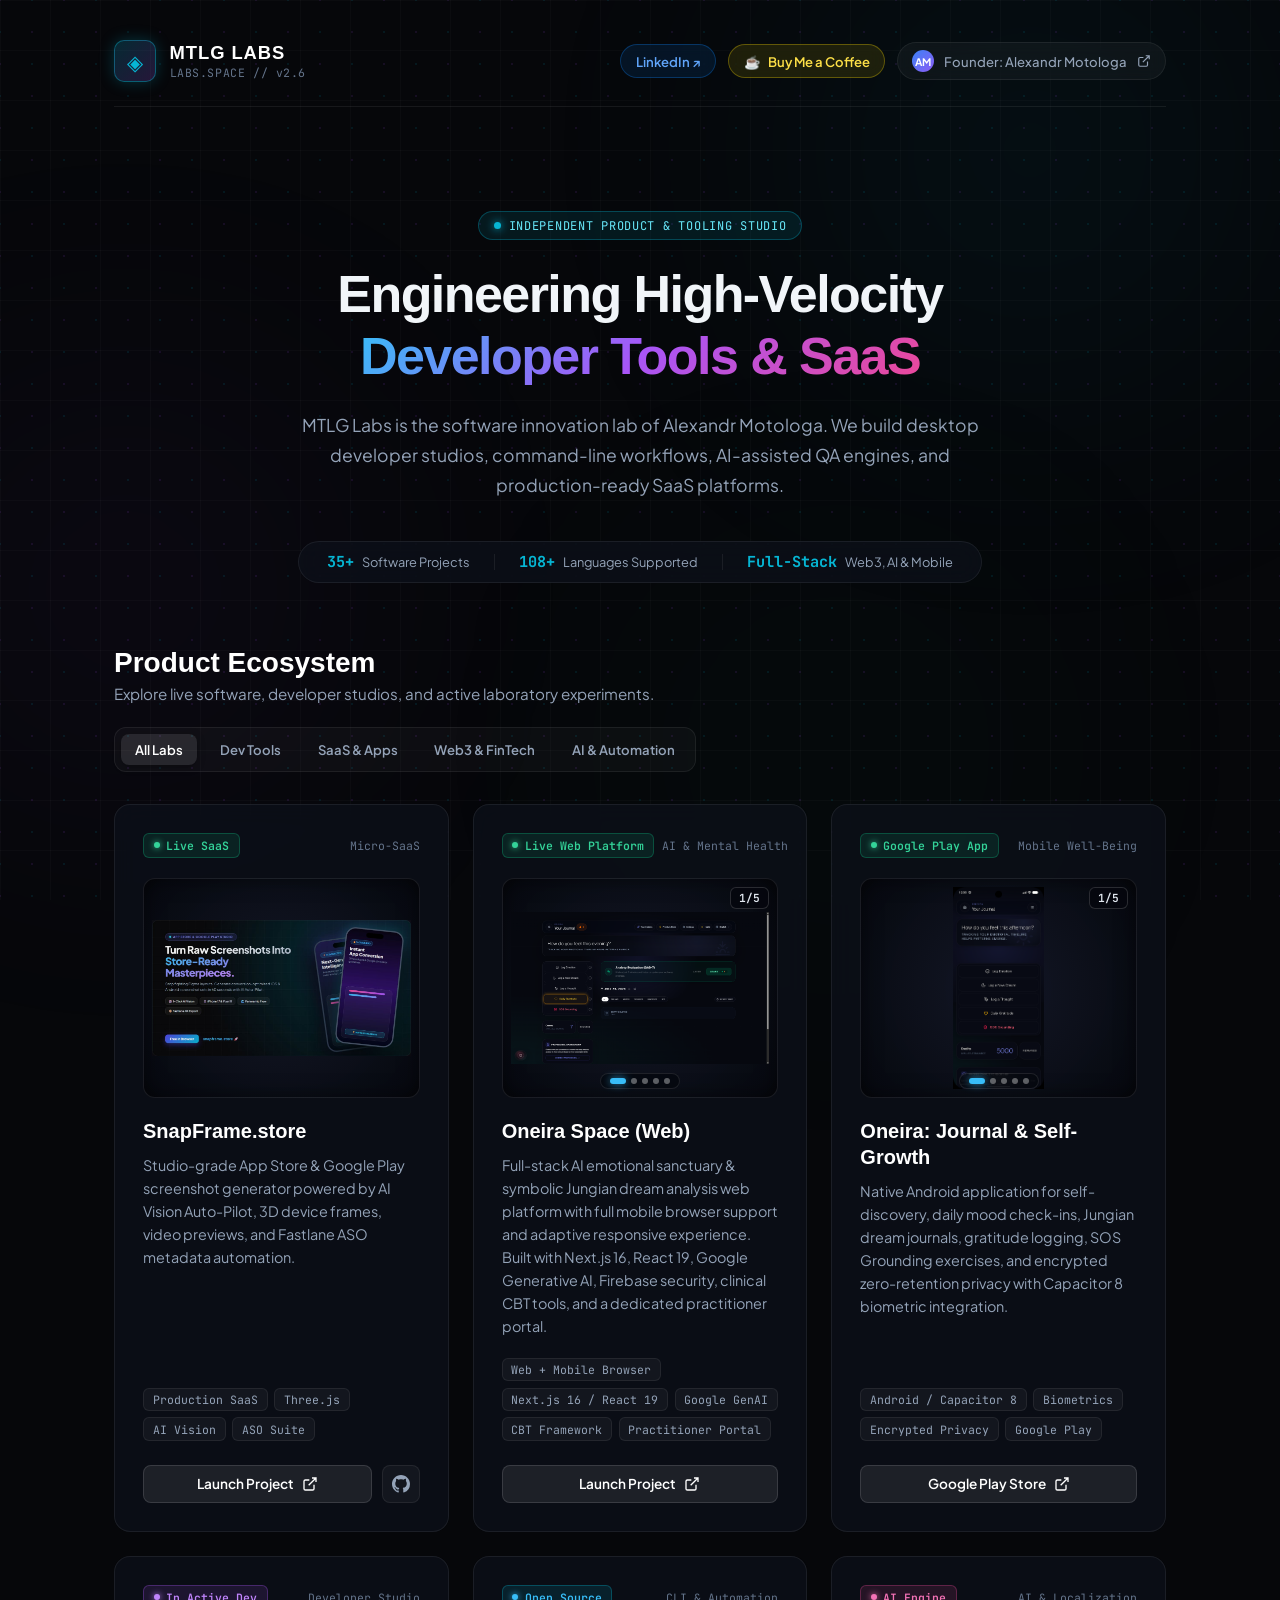
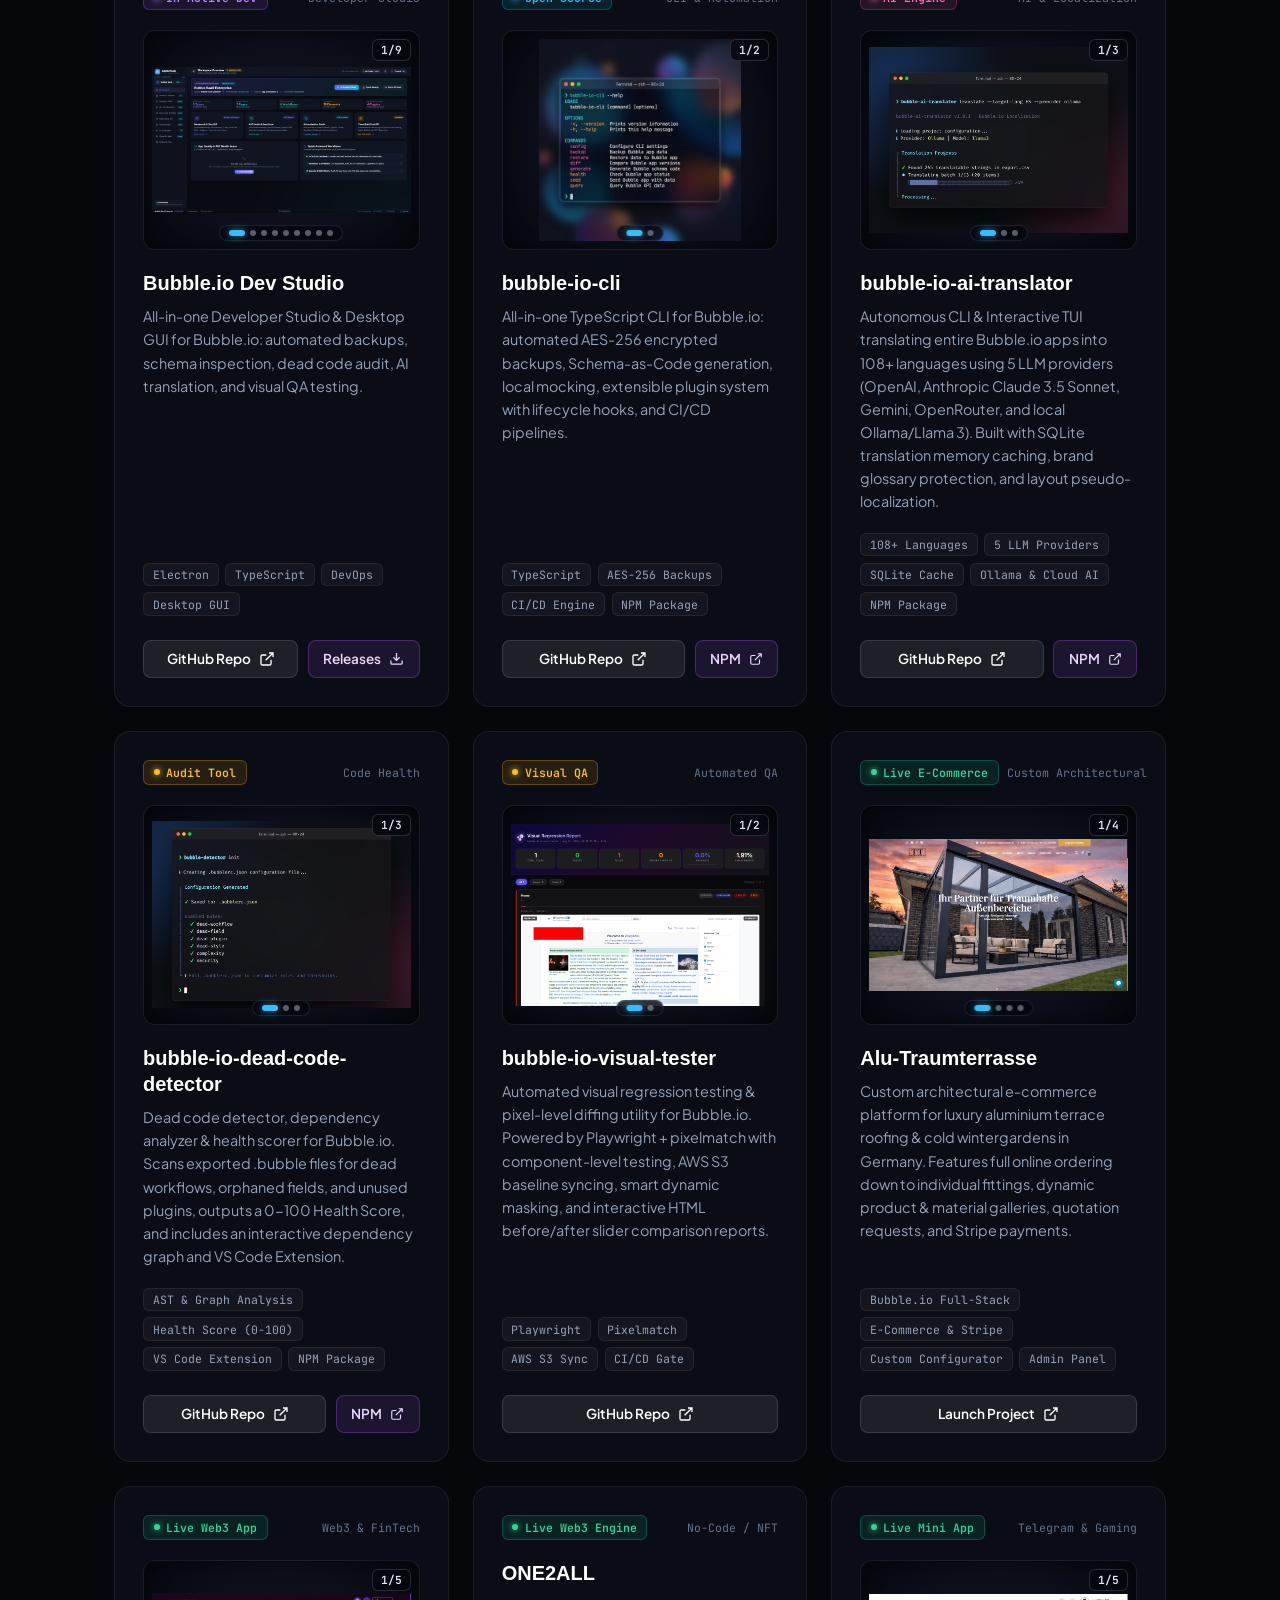
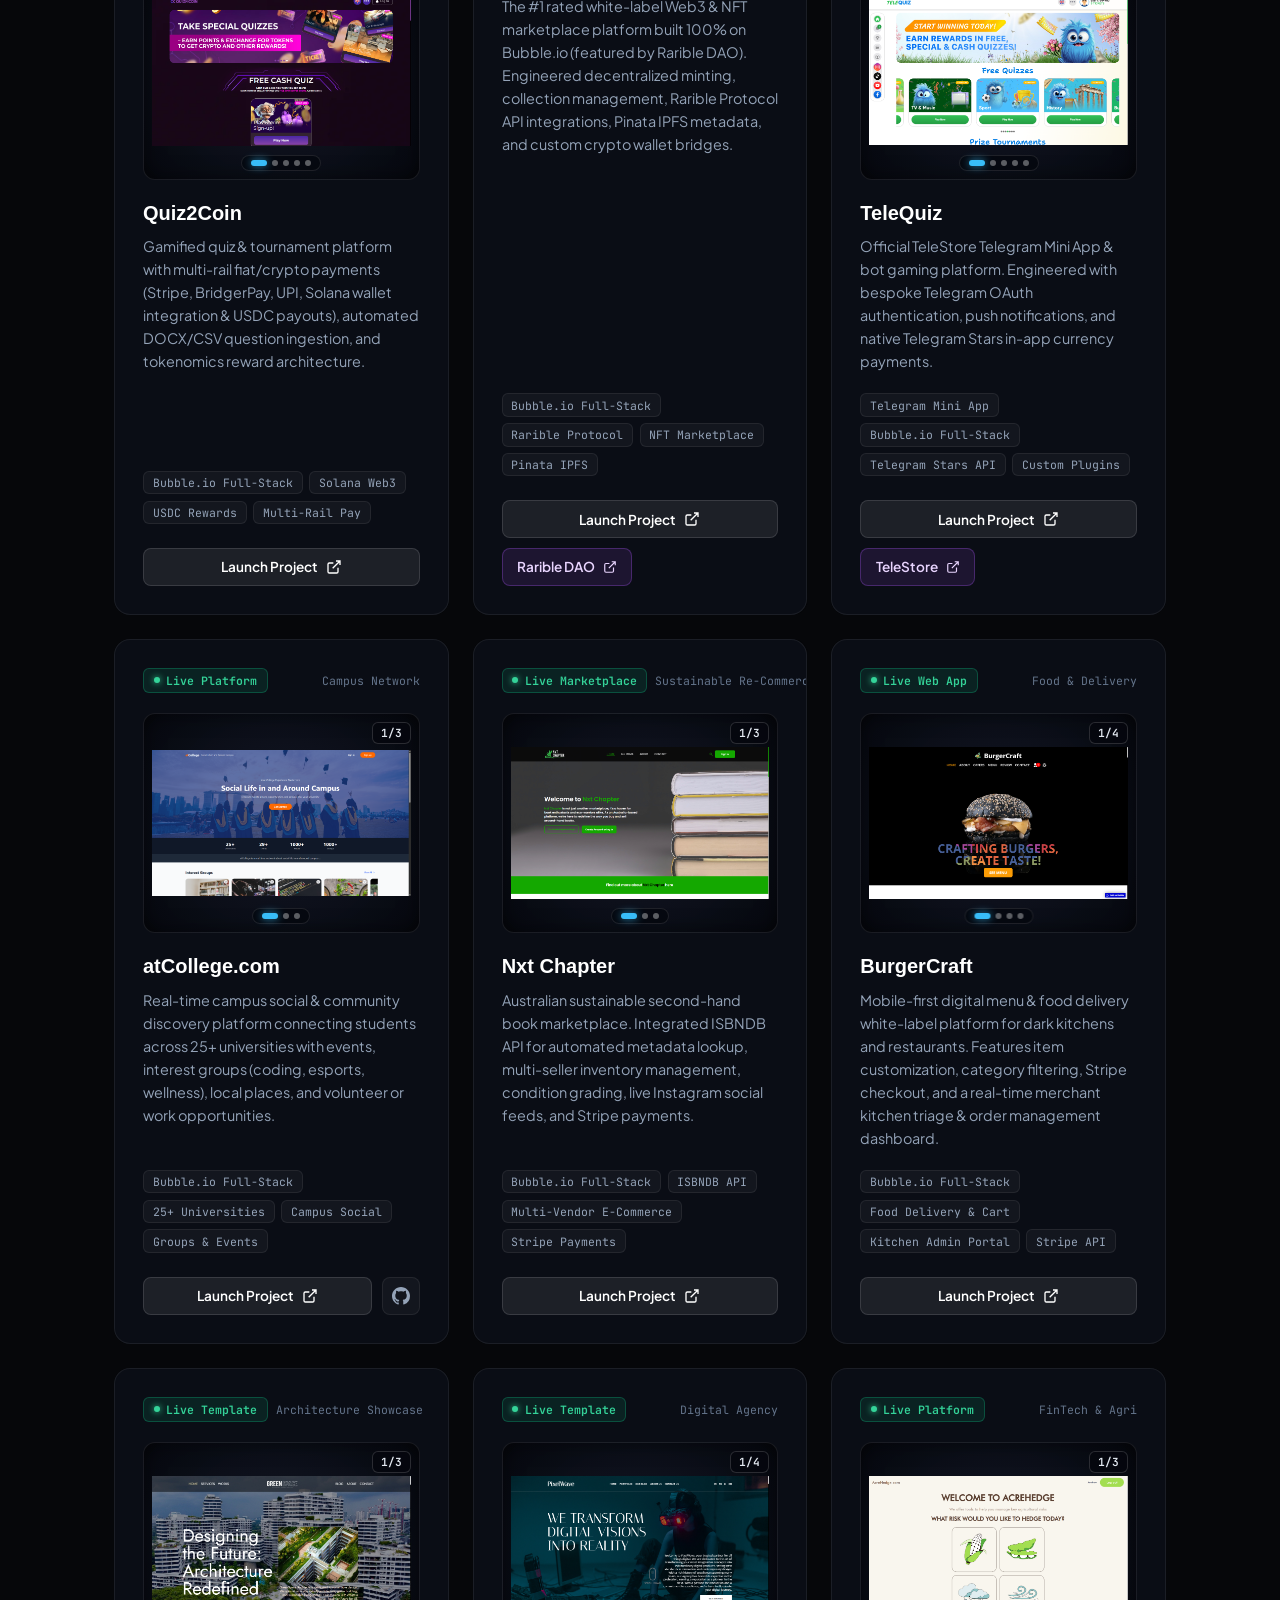
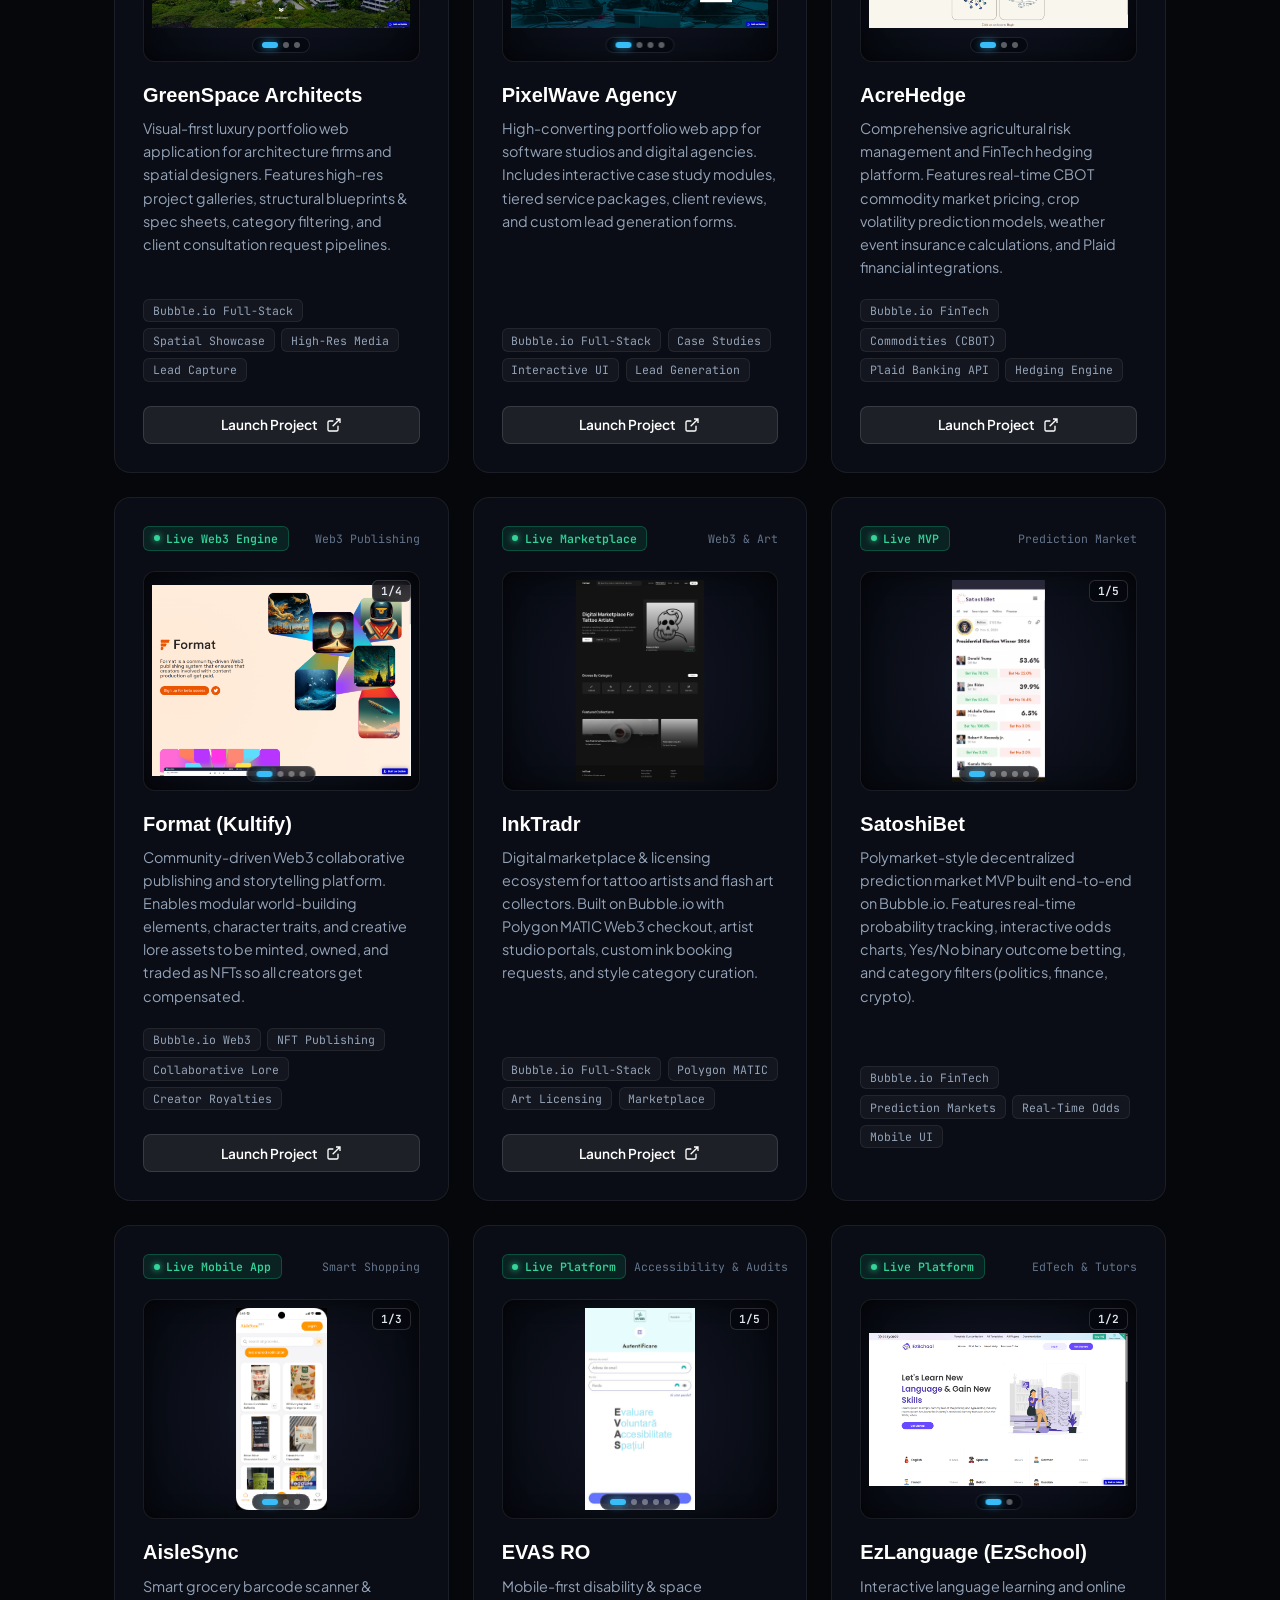
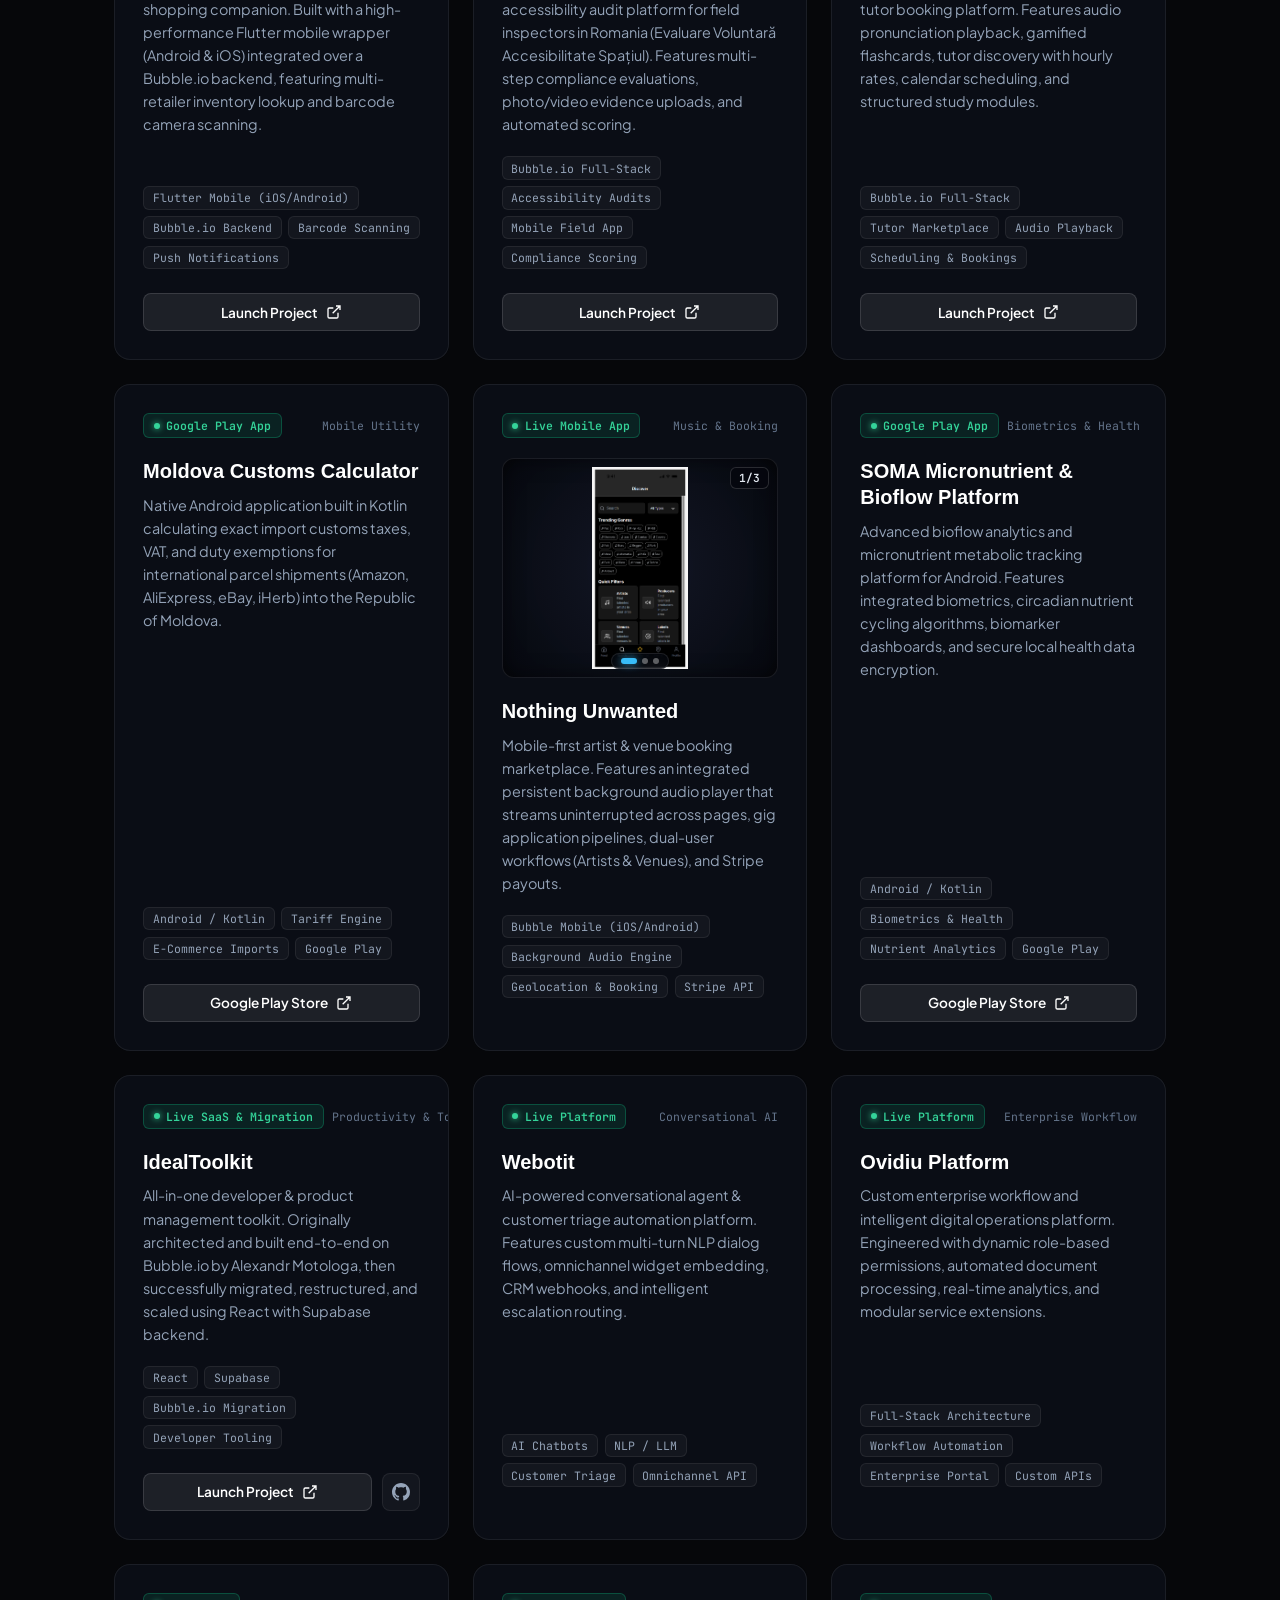
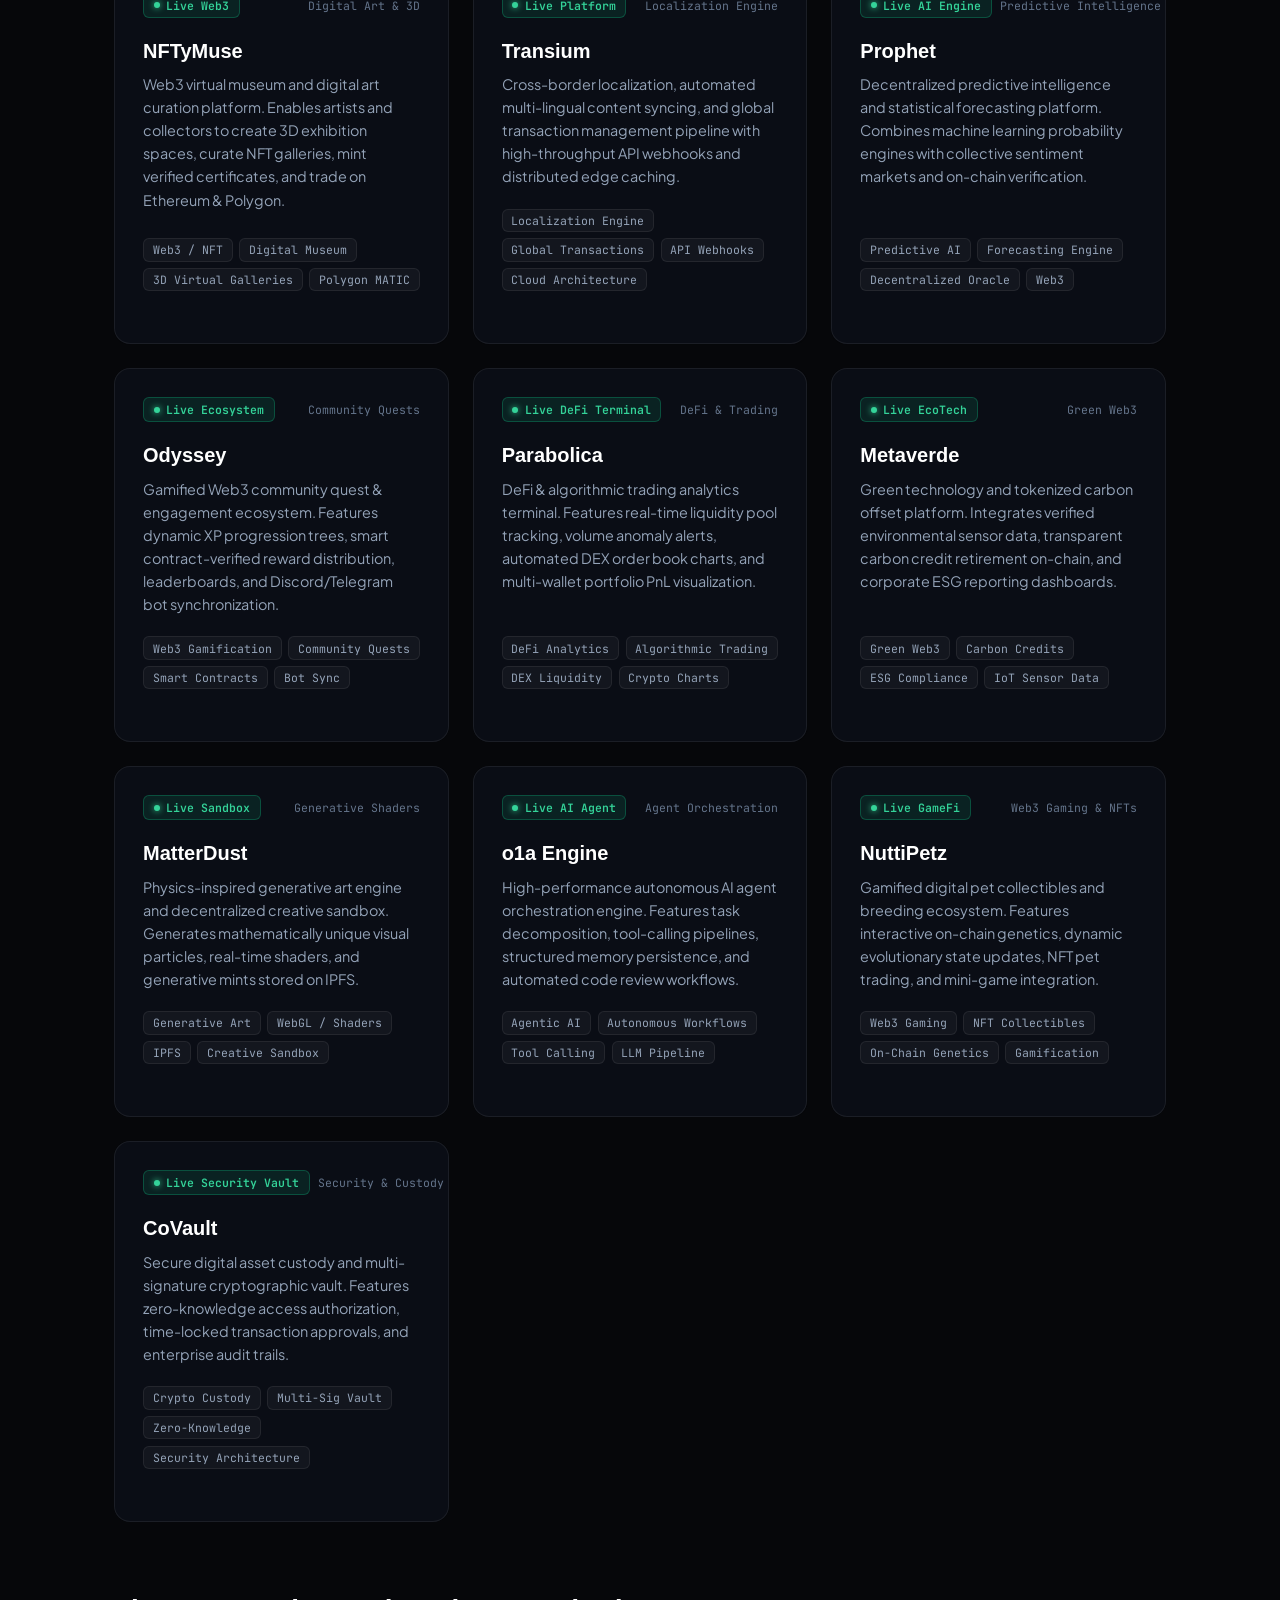
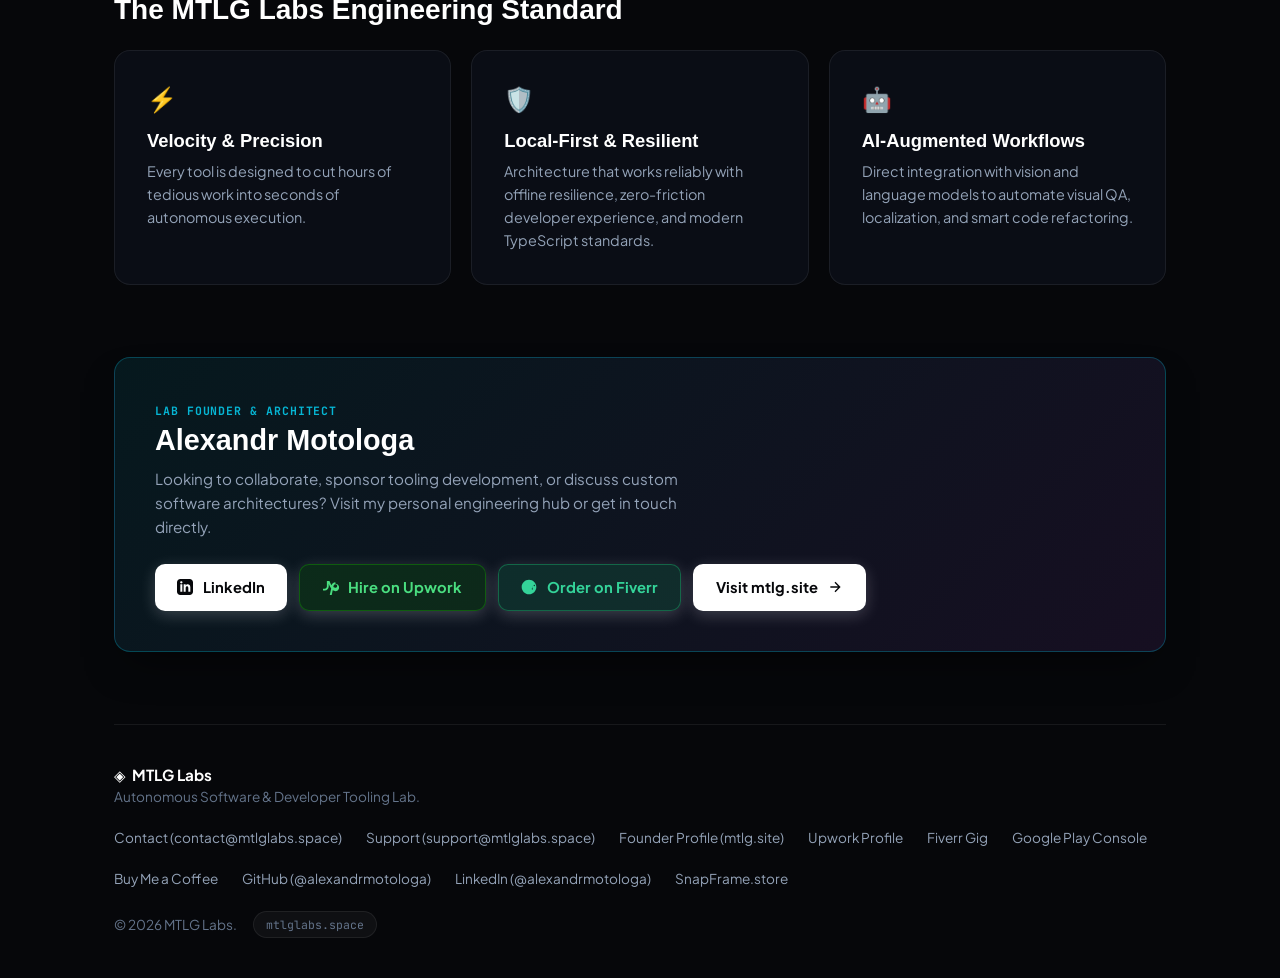
==== index.html @ f03088f9 "Restore full styles and responsive UI with rich hiring SEO" ====
<!DOCTYPE html>
<html lang="en" class="dark">
<head>
  <meta charset="UTF-8" />
  <meta name="viewport" content="width=device-width, initial-scale=1.0" />

  <!-- Primary Meta Tags -->
  <title>MTLG Labs — Autonomous Software Lab, Developer Tooling &amp; Bubble.io Dev Studio</title>
  <meta name="title" content="MTLG Labs — Autonomous Software Lab, Developer Tooling &amp; Bubble.io Dev Studio" />
  <meta name="description" content="Autonomous software engineering studio and developer tooling hub founded by Alexandr Motologa. Home to Bubble.io Dev Studio, AI translation tools, AST visualizers, CLI utilities, and 40+ production SaaS platforms." />
  <meta name="keywords" content="MTLG Labs, Developer Tooling, Bubble.io Dev Studio, Bubble.io CLI, Bubble Developer Tools, Low Code Tools, No Code Tooling, AI Developer Tools, AI Code Translator, AST Visualizer, Software Studio, Autonomous Software Lab, Alexandr Motologa, Open Source Tools, SaaS MVP Products, TypeScript CLI, NPM Developer Packages, Desktop Developer Apps" />
  <meta name="author" content="Alexandr Motologa" />
  <meta name="robots" content="index, follow, max-image-preview:large, max-snippet:-1, max-video-preview:-1" />
  <link rel="canonical" href="https://mtlglabs.space/" />

  <!-- Mobile & Theme Settings -->
  <meta name="theme-color" content="#030712" />
  <meta name="apple-mobile-web-app-capable" content="yes" />
  <meta name="apple-mobile-web-app-status-bar-style" content="black-translucent" />
  <meta name="apple-mobile-web-app-title" content="MTLG Labs" />
  <link rel="manifest" href="/site.webmanifest" />

  <!-- Open Graph / Facebook / LinkedIn -->
  <meta property="og:type" content="website" />
  <meta property="og:url" content="https://mtlglabs.space/" />
  <meta property="og:site_name" content="MTLG Labs" />
  <meta property="og:title" content="MTLG Labs — Autonomous Software Lab &amp; Developer Tooling" />
  <meta property="og:description" content="Engineering high-velocity developer tools, Bubble.io Dev Studio, AI-augmented workflows, and resilient software architectures. Explore 40+ products." />
  <meta property="og:image" content="https://mtlglabs.space/og-cover.png" />
  <meta property="og:image:type" content="image/png" />
  <meta property="og:image:width" content="1200" />
  <meta property="og:image:height" content="630" />
  <meta property="og:image:alt" content="MTLG Labs — Autonomous Software Lab &amp; Developer Tooling Social Cover" />
  <meta property="og:locale" content="en_US" />

  <!-- Twitter / X Meta -->
  <meta name="twitter:card" content="summary_large_image" />
  <meta name="twitter:url" content="https://mtlglabs.space/" />
  <meta name="twitter:title" content="MTLG Labs — Autonomous Software Lab &amp; Developer Tooling" />
  <meta name="twitter:description" content="Engineering high-velocity developer tools, Bubble.io Dev Studio, AI systems, and SaaS platforms. Explore 40+ live products." />
  <meta name="twitter:image" content="https://mtlglabs.space/og-cover.png" />
  <meta name="twitter:image:alt" content="MTLG Labs — Autonomous Software Lab &amp; Developer Tooling" />

  <!-- Favicon & Icons -->
  <link rel="icon" type="image/svg+xml" href="/favicon.svg" />
  <link rel="alternate icon" type="image/svg+xml" href="data:image/svg+xml,<svg xmlns=%22http://www.w3.org/2000/svg%22 viewBox=%220 0 100 100%22><text y=%22.9em%22 font-size=%2290%22>◈</text></svg>" />
  <link rel="apple-touch-icon" href="/favicon.svg" />

  <!-- Google Fonts -->
  <link rel="preconnect" href="https://fonts.googleapis.com" />
  <link rel="preconnect" href="https://fonts.gstatic.com" crossorigin />
  <link href="https://fonts.googleapis.com/css2?family=Plus+Jakarta+Sans:wght@300;400;500;600;700;800&family=JetBrains+Mono:wght@400;500;600&display=swap" rel="stylesheet" />

  <!-- Structured Data JSON-LD -->
  <script type="application/ld+json">
  {
    "@context": "https://schema.org",
    "@type": "Organization",
    "name": "MTLG Labs",
    "url": "https://mtlglabs.space/",
    "logo": "https://mtlglabs.space/favicon.svg",
    "image": "https://mtlglabs.space/og-cover.png",
    "description": "Autonomous software engineering studio and developer tooling lab creating high-velocity CLI suites, Bubble.io Dev Studio, AI automation workflows, and SaaS architectures.",
    "founder": {
      "@type": "Person",
      "name": "Alexandr Motologa",
      "url": "https://mtlg.site"
    },
    "sameAs": [
      "https://github.com/alexandrmotologa",
      "https://linkedin.com/in/alexandrmotologa",
      "https://www.upwork.com/freelancers/~0116e465cc7eedd04f?mp_source=share",
      "https://www.fiverr.com/s/Em09BN0",
      "https://play.google.com/store/apps/developer?id=MTLG+Labs",
      "https://www.npmjs.com/~mtlg"
    ],
    "knowsAbout": [
      "Developer Tools",
      "Bubble.io CLI & Dev Studio",
      "AI Code Translation",
      "AST & Dependency Visualizers",
      "Full-Stack Web & Mobile Architecture",
      "Open Source Software"
    ]
  }
  </script>

  <style>
:root {
  --bg-dark: #06070a;
  --bg-surface: rgba(13, 16, 26, 0.75);
  --card-border: rgba(255, 255, 255, 0.07);
  --card-hover: rgba(34, 211, 238, 0.3);
  --text-main: #f1f5f9;
  --text-sub: #94a3b8;
  --text-dim: #64748b;
  --neon-cyan: #06b6d4;
  --neon-purple: #a855f7;
  --neon-emerald: #10b981;
  --neon-amber: #f59e0b;
  --font-display: 'Space Grotesk', sans-serif;
  --font-mono: 'JetBrains Mono', monospace;
  --font-sans: 'Plus Jakarta Sans', sans-serif;
  --radius-card: 16px;
}

*, *::before, *::after {
  margin: 0;
  padding: 0;
  box-sizing: border-box;
}

html {
  scroll-behavior: smooth;
  -webkit-text-size-adjust: 100%;
}

body {
  background-color: var(--bg-dark);
  color: var(--text-main);
  font-family: var(--font-sans);
  min-height: 100vh;
  position: relative;
  overflow-x: hidden;
  -webkit-font-smoothing: antialiased;
  -moz-osx-font-smoothing: grayscale;
}

/* Ambient Glow */
.ambient-glow {
  position: fixed;
  border-radius: 50%;
  filter: blur(140px);
  pointer-events: none;
  z-index: 0;
  opacity: 0.5;
}

.glow-cyan {
  width: 600px;
  height: 600px;
  top: -150px;
  right: -50px;
  background: radial-gradient(circle, rgba(6, 182, 212, 0.25), transparent 70%);
}

.glow-purple {
  width: 550px;
  height: 550px;
  top: 35%;
  left: -150px;
  background: radial-gradient(circle, rgba(168, 85, 247, 0.2), transparent 70%);
}

.glow-emerald {
  width: 500px;
  height: 500px;
  bottom: -100px;
  right: 15%;
  background: radial-gradient(circle, rgba(16, 185, 129, 0.15), transparent 70%);
}

.cyber-grid {
  position: fixed;
  inset: 0;
  background-image: 
    linear-gradient(to right, rgba(255, 255, 255, 0.025) 1px, transparent 1px),
    linear-gradient(to bottom, rgba(255, 255, 255, 0.025) 1px, transparent 1px);
  background-size: 50px 50px;
  pointer-events: none;
  z-index: 0;
}

.app-container {
  position: relative;
  z-index: 1;
  max-width: 1100px;
  margin: 0 auto;
  padding: 2.5rem 1.5rem;
  display: flex;
  flex-direction: column;
  min-height: 100vh;
}

/* Navbar */
.navbar {
  display: flex;
  justify-content: space-between;
  align-items: center;
  margin-bottom: 3.5rem;
  padding-bottom: 1.5rem;
  border-bottom: 1px solid var(--card-border);
  gap: 1rem;
}

.nav-brand {
  display: flex;
  align-items: center;
  gap: 0.85rem;
  text-decoration: none;
}

.logo-box {
  width: 42px;
  height: 42px;
  background: linear-gradient(135deg, rgba(6, 182, 212, 0.2), rgba(168, 85, 247, 0.2));
  border: 1px solid rgba(6, 182, 212, 0.4);
  border-radius: 10px;
  display: flex;
  align-items: center;
  justify-content: center;
  box-shadow: 0 0 15px rgba(6, 182, 212, 0.25);
  flex-shrink: 0;
}

.logo-icon {
  font-size: 1.3rem;
  color: var(--neon-cyan);
}

.brand-text {
  display: flex;
  flex-direction: column;
}

.brand-title {
  font-family: var(--font-display);
  font-weight: 700;
  font-size: 1.15rem;
  letter-spacing: 0.05em;
  color: #ffffff;
  line-height: 1.2;
}

.brand-sub {
  font-family: var(--font-mono);
  font-size: 0.72rem;
  color: var(--text-dim);
  letter-spacing: 0.05em;
}

.nav-actions {
  display: flex;
  align-items: center;
  gap: 0.75rem;
  flex-wrap: wrap;
}

.nav-personal-link {
  display: inline-flex;
  align-items: center;
  gap: 0.4rem;
  background: rgba(10, 102, 194, 0.15);
  border: 1px solid rgba(10, 102, 194, 0.4);
  color: #60a5fa;
  padding: 0.45rem 0.9rem;
  border-radius: 9999px;
  font-size: 0.82rem;
  font-weight: 600;
  text-decoration: none;
  transition: all 0.2s ease;
  backdrop-filter: blur(8px);
  white-space: nowrap;
}

.nav-personal-link:hover {
  background: rgba(10, 102, 194, 0.3);
  border-color: rgba(96, 165, 250, 0.8);
  color: #ffffff;
  transform: translateY(-1px);
  box-shadow: 0 4px 14px rgba(10, 102, 194, 0.3);
}

.bmc-badge {
  display: inline-flex;
  align-items: center;
  gap: 0.5rem;
  background: rgba(255, 221, 0, 0.1);
  border: 1px solid rgba(255, 221, 0, 0.3);
  padding: 0.45rem 0.9rem;
  border-radius: 9999px;
  font-size: 0.82rem;
  font-weight: 600;
  color: #fde047;
  text-decoration: none;
  transition: all 0.2s ease;
  backdrop-filter: blur(8px);
  white-space: nowrap;
}

.bmc-badge:hover {
  background: rgba(255, 221, 0, 0.2);
  border-color: rgba(253, 224, 71, 0.6);
  transform: translateY(-1px);
  box-shadow: 0 4px 14px rgba(255, 221, 0, 0.2);
}

.creator-badge {
  display: inline-flex;
  align-items: center;
  gap: 0.6rem;
  background: rgba(255, 255, 255, 0.04);
  border: 1px solid var(--card-border);
  padding: 0.45rem 0.9rem;
  border-radius: 9999px;
  font-size: 0.82rem;
  font-weight: 500;
  color: var(--text-sub);
  text-decoration: none;
  transition: all 0.2s ease;
  backdrop-filter: blur(8px);
  white-space: nowrap;
}

.creator-badge:hover {
  background: rgba(255, 255, 255, 0.08);
  border-color: rgba(255, 255, 255, 0.2);
  color: #ffffff;
  transform: translateY(-1px);
}

.avatar-small {
  width: 22px;
  height: 22px;
  background: linear-gradient(135deg, #3b82f6, #8b5cf6);
  border-radius: 50%;
  display: flex;
  align-items: center;
  justify-content: center;
  font-size: 0.65rem;
  font-weight: 700;
  color: white;
  flex-shrink: 0;
}

.linkedin-icon {
  display: none;
  flex-shrink: 0;
}

.nav-text-full {
  display: inline;
}

.founder-full {
  display: inline;
}

.founder-short {
  display: none;
}

.founder-icon {
  flex-shrink: 0;
}

/* Hero Section */
.hero-section {
  text-align: center;
  padding: 3rem 1rem 4rem;
  max-width: 860px;
  margin: 0 auto;
}

.hero-badge {
  display: inline-flex;
  align-items: center;
  gap: 0.5rem;
  background: rgba(6, 182, 212, 0.1);
  border: 1px solid rgba(6, 182, 212, 0.3);
  padding: 0.35rem 0.9rem;
  border-radius: 9999px;
  font-family: var(--font-mono);
  font-size: 0.75rem;
  color: #67e8f9;
  letter-spacing: 0.06em;
  margin-bottom: 1.5rem;
  max-width: 100%;
}

.badge-dot {
  width: 7px;
  height: 7px;
  border-radius: 50%;
  background: var(--neon-cyan);
  box-shadow: 0 0 8px var(--neon-cyan);
  flex-shrink: 0;
}

.hero-headline {
  font-family: var(--font-display);
  font-size: clamp(2.1rem, 6vw, 3.25rem);
  font-weight: 800;
  line-height: 1.18;
  letter-spacing: -0.03em;
  margin-bottom: 1.5rem;
  word-break: break-word;
}

.gradient-text {
  background: linear-gradient(135deg, #38bdf8 0%, #a855f7 50%, #ec4899 100%);
  -webkit-background-clip: text;
  -webkit-text-fill-color: transparent;
}

.hero-subtext {
  font-size: clamp(0.95rem, 2.5vw, 1.1rem);
  color: var(--text-sub);
  line-height: 1.7;
  max-width: 680px;
  margin: 0 auto 2.5rem;
}

.metrics-ticker {
  display: inline-flex;
  align-items: center;
  background: var(--bg-surface);
  border: 1px solid var(--card-border);
  border-radius: 9999px;
  padding: 0.6rem 1.75rem;
  gap: 1.5rem;
  backdrop-filter: blur(12px);
  max-width: 100%;
}

.metric-item {
  display: flex;
  align-items: center;
  gap: 0.5rem;
}

.metric-num {
  font-family: var(--font-mono);
  font-weight: 700;
  color: var(--neon-cyan);
  font-size: 0.95rem;
}

.metric-label {
  font-size: 0.8rem;
  color: var(--text-sub);
}

.metric-divider {
  width: 1px;
  height: 16px;
  background: var(--card-border);
}

/* Showcase Section */
.showcase-section {
  margin-bottom: 4.5rem;
}

.showcase-header {
  display: flex;
  justify-content: space-between;
  align-items: flex-end;
  margin-bottom: 2rem;
  flex-wrap: wrap;
  gap: 1.5rem;
}

.section-heading {
  font-family: var(--font-display);
  font-size: clamp(1.4rem, 4vw, 1.75rem);
  font-weight: 700;
  color: #ffffff;
  margin-bottom: 0.35rem;
}

.section-subheading {
  font-size: clamp(0.85rem, 2vw, 0.95rem);
  color: var(--text-sub);
}

.filter-group {
  display: flex;
  gap: 0.5rem;
  background: rgba(255, 255, 255, 0.03);
  padding: 0.35rem;
  border-radius: 12px;
  border: 1px solid var(--card-border);
  flex-wrap: wrap;
}

.filter-btn {
  background: transparent;
  border: none;
  color: var(--text-sub);
  padding: 0.45rem 0.9rem;
  border-radius: 8px;
  font-size: 0.82rem;
  font-weight: 600;
  cursor: pointer;
  transition: all 0.2s ease;
  font-family: inherit;
  white-space: nowrap;
}

.filter-btn:hover {
  color: #ffffff;
}

.filter-btn.active {
  background: rgba(255, 255, 255, 0.1);
  color: #ffffff;
  box-shadow: 0 2px 8px rgba(0, 0, 0, 0.3);
}


.card-media {
  width: 100%;
  height: 180px;
  border-radius: 10px;
  overflow: hidden;
  margin-bottom: 1.25rem;
  background: rgba(0, 0, 0, 0.3);
  border: 1px solid rgba(255, 255, 255, 0.08);
  position: relative;
}

.card-media img {
  width: 100%;
  height: 100%;
  object-fit: cover;
  object-position: top center;
  transition: transform 0.35s ease;
  display: block;
}

.product-card:hover .card-media img {
  transform: scale(1.04);
}




/* Enhanced Media & Pointer Drag-To-Scroll Carousel */
.card-media,
.project-media,
.card-carousel,
.project-carousel {
  position: relative;
  width: 100%;
  height: 220px;
  border-radius: 12px;
  overflow: hidden;
  margin-bottom: 1.25rem;
  background: radial-gradient(circle at center, rgba(22, 27, 44, 0.8), rgba(6, 8, 14, 0.95));
  border: 1px solid rgba(255, 255, 255, 0.08);
  user-select: none;
  -webkit-user-select: none;
  box-shadow: inset 0 0 20px rgba(0, 0, 0, 0.5);
  touch-action: pan-y pinch-zoom;
}

.project-media,
.project-carousel {
  margin: 0.85rem 0 1rem;
  border-radius: var(--radius-sm, 12px);
  border: 1px solid var(--card-border, rgba(255, 255, 255, 0.08));
}

.card-media,
.project-media {
  display: flex;
  align-items: center;
  justify-content: center;
  padding: 8px;
  box-sizing: border-box;
}

.card-media img,
.project-media img {
  width: 100%;
  height: 100%;
  max-width: 100%;
  max-height: 100%;
  object-fit: contain;
  object-position: center;
  display: block;
  transition: transform 0.3s ease;
  pointer-events: none;
  -webkit-user-drag: none;
  user-select: none;
}

.product-card:hover .card-media img,
.project-card:hover .project-media img {
  transform: scale(1.02);
}

/* Scroll-Snap Track */
.carousel-track {
  display: flex;
  width: 100%;
  height: 100%;
  overflow-x: auto;
  overflow-y: hidden;
  scroll-snap-type: x mandatory;
  scroll-behavior: smooth;
  scrollbar-width: none;
  -webkit-overflow-scrolling: touch;
  cursor: grab;
  user-select: none;
  -webkit-user-select: none;
  touch-action: pan-y pinch-zoom;
}

.carousel-track:active {
  cursor: grabbing;
}

.carousel-track::-webkit-scrollbar {
  display: none;
}

.carousel-slide {
  flex: 0 0 100%;
  width: 100%;
  height: 100%;
  scroll-snap-align: center;
  scroll-snap-stop: always;
  display: flex;
  align-items: center;
  justify-content: center;
  padding: 8px;
  box-sizing: border-box;
  position: relative;
  user-select: none;
  -webkit-user-select: none;
}

.carousel-slide img {
  width: 100%;
  height: 100%;
  max-width: 100%;
  max-height: 100%;
  object-fit: contain;
  object-position: center;
  display: block;
  transition: transform 0.3s ease;
  pointer-events: none;
  -webkit-user-drag: none;
  user-select: none;
}

.carousel-btn {
  position: absolute;
  top: 50%;
  transform: translateY(-50%);
  width: 32px;
  height: 32px;
  border-radius: 50%;
  background: rgba(8, 12, 22, 0.85);
  border: 1px solid rgba(255, 255, 255, 0.25);
  color: #ffffff;
  display: flex;
  align-items: center;
  justify-content: center;
  cursor: pointer;
  z-index: 10;
  opacity: 0;
  transition: all 0.2s ease;
  backdrop-filter: blur(8px);
  padding: 0;
}

.card-carousel:hover .carousel-btn,
.project-carousel:hover .carousel-btn {
  opacity: 1;
}

.carousel-prev {
  left: 10px;
}

.carousel-next {
  right: 10px;
}

.carousel-btn:hover {
  background: rgba(6, 182, 212, 0.9);
  border-color: rgba(255, 255, 255, 0.7);
  transform: translateY(-50%) scale(1.1);
  box-shadow: 0 0 12px rgba(6, 182, 212, 0.6);
}

.carousel-indicators {
  position: absolute;
  bottom: 8px;
  left: 50%;
  transform: translateX(-50%);
  display: flex;
  gap: 5px;
  z-index: 10;
  padding: 4px 9px;
  background: rgba(5, 7, 14, 0.75);
  border: 1px solid rgba(255, 255, 255, 0.1);
  border-radius: 9999px;
  backdrop-filter: blur(6px);
}

.carousel-dot {
  width: 6px;
  height: 6px;
  border-radius: 50%;
  background: rgba(255, 255, 255, 0.35);
  cursor: pointer;
  transition: all 0.25s ease;
}

.carousel-dot.active {
  background: #38bdf8;
  width: 16px;
  border-radius: 4px;
  box-shadow: 0 0 8px rgba(56, 189, 248, 0.7);
}

.carousel-badge {
  position: absolute;
  top: 8px;
  right: 8px;
  background: rgba(5, 7, 14, 0.8);
  border: 1px solid rgba(255, 255, 255, 0.15);
  color: #e2e8f0;
  font-family: var(--font-mono, monospace);
  font-size: 0.7rem;
  font-weight: 600;
  padding: 3px 8px;
  border-radius: 6px;
  z-index: 10;
  backdrop-filter: blur(6px);
}


/* Interactive Spotlight Card Glassmorphism */
.product-card,
.card,
.bento-card,
.founder-card,
.hero-card {
  position: relative;
  background-image: radial-gradient(
    400px circle at var(--spotlight-x, -500px) var(--spotlight-y, -500px),
    rgba(6, 182, 212, 0.08),
    transparent 70%
  );
  transition: border-color 0.25s ease, transform 0.25s ease, box-shadow 0.25s ease;
}

.product-card:hover,
.card:hover {
  box-shadow: 0 12px 32px -8px rgba(6, 182, 212, 0.15);
}

/* Products Grid */
.products-grid {
  display: grid;
  grid-template-columns: repeat(auto-fill, minmax(320px, 1fr));
  gap: 1.5rem;
}

.product-card {
  background: var(--bg-surface);
  border: 1px solid var(--card-border);
  border-radius: var(--radius-card);
  padding: 1.75rem;
  display: flex;
  flex-direction: column;
  backdrop-filter: blur(12px);
  transition: all 0.25s cubic-bezier(0.4, 0, 0.2, 1);
  position: relative;
  overflow: hidden;
}

.product-card::before {
  content: '';
  position: absolute;
  top: 0;
  left: 0;
  right: 0;
  height: 2px;
  background: transparent;
  transition: background 0.3s ease;
}

.product-card:hover {
  transform: translateY(-4px);
  border-color: rgba(6, 182, 212, 0.4);
  box-shadow: 0 16px 36px rgba(0, 0, 0, 0.5), 0 0 20px rgba(6, 182, 212, 0.1);
}

.product-card:hover::before {
  background: linear-gradient(90deg, var(--neon-cyan), var(--neon-purple));
}

.card-top {
  display: flex;
  justify-content: space-between;
  align-items: center;
  margin-bottom: 1.25rem;
  gap: 0.5rem;
}

.status-pill {
  display: inline-flex;
  align-items: center;
  gap: 0.4rem;
  font-family: var(--font-mono);
  font-size: 0.72rem;
  font-weight: 600;
  padding: 0.25rem 0.6rem;
  border-radius: 6px;
  white-space: nowrap;
}

.pulse-dot {
  width: 6px;
  height: 6px;
  border-radius: 50%;
  flex-shrink: 0;
}

.status-live {
  background: rgba(16, 185, 129, 0.12);
  color: #34d399;
  border: 1px solid rgba(16, 185, 129, 0.3);
}
.status-live .pulse-dot {
  background: #34d399;
  box-shadow: 0 0 6px #34d399;
}

.status-dev {
  background: rgba(168, 85, 247, 0.12);
  color: #c084fc;
  border: 1px solid rgba(168, 85, 247, 0.3);
}
.status-dev .pulse-dot {
  background: #c084fc;
  box-shadow: 0 0 6px #c084fc;
}

.status-oss {
  background: rgba(6, 182, 212, 0.12);
  color: #38bdf8;
  border: 1px solid rgba(6, 182, 212, 0.3);
}
.status-oss .pulse-dot {
  background: #38bdf8;
  box-shadow: 0 0 6px #38bdf8;
}

.status-ai {
  background: rgba(236, 72, 153, 0.12);
  color: #f472b6;
  border: 1px solid rgba(236, 72, 153, 0.3);
}
.status-ai .pulse-dot {
  background: #f472b6;
  box-shadow: 0 0 6px #f472b6;
}

.status-tool, .status-lab {
  background: rgba(245, 158, 11, 0.12);
  color: #fbbf24;
  border: 1px solid rgba(245, 158, 11, 0.3);
}
.status-tool .pulse-dot, .status-lab .pulse-dot {
  background: #fbbf24;
  box-shadow: 0 0 6px #fbbf24;
}

.cat-pill {
  font-family: var(--font-mono);
  font-size: 0.72rem;
  color: var(--text-dim);
  white-space: nowrap;
}

.card-main {
  flex-grow: 1;
  margin-bottom: 1.25rem;
}

.product-name {
  font-family: var(--font-display);
  font-size: 1.25rem;
  font-weight: 700;
  color: #ffffff;
  margin-bottom: 0.6rem;
  line-height: 1.3;
}

.product-desc {
  font-size: 0.9rem;
  color: var(--text-sub);
  line-height: 1.6;
}

.card-tags {
  display: flex;
  flex-wrap: wrap;
  gap: 0.4rem;
  margin-bottom: 1.5rem;
}

.tag {
  font-family: var(--font-mono);
  font-size: 0.72rem;
  padding: 0.2rem 0.55rem;
  border-radius: 6px;
  background: rgba(255, 255, 255, 0.04);
  color: var(--text-sub);
  border: 1px solid var(--card-border);
}

.card-footer {
  display: flex;
  gap: 0.6rem;
  align-items: center;
  flex-wrap: wrap;
}

.card-action-btn {
  display: inline-flex;
  align-items: center;
  justify-content: center;
  gap: 0.5rem;
  font-size: 0.85rem;
  font-weight: 600;
  text-decoration: none;
  border-radius: 8px;
  transition: all 0.2s ease;
  min-height: 38px;
}

.card-action-btn:active {
  transform: scale(0.98);
}

.primary-action {
  background: rgba(255, 255, 255, 0.08);
  color: #ffffff;
  padding: 0 1rem;
  flex-grow: 1;
  border: 1px solid rgba(255, 255, 255, 0.12);
}

.primary-action:hover {
  background: #ffffff;
  color: #06070a;
  box-shadow: 0 4px 12px rgba(255, 255, 255, 0.2);
}

.secondary-action {
  background: rgba(168, 85, 247, 0.12);
  color: #e9d5ff;
  border: 1px solid rgba(168, 85, 247, 0.3);
  padding: 0 0.9rem;
}

.secondary-action:hover {
  background: rgba(168, 85, 247, 0.25);
  border-color: rgba(168, 85, 247, 0.6);
  color: #ffffff;
  box-shadow: 0 4px 12px rgba(168, 85, 247, 0.2);
}

.icon-action {
  width: 38px;
  height: 38px;
  background: rgba(255, 255, 255, 0.04);
  color: var(--text-sub);
  border: 1px solid var(--card-border);
  flex-shrink: 0;
}

.icon-action:hover {
  background: rgba(255, 255, 255, 0.1);
  color: #ffffff;
}

/* Bento Grid */
.philosophy-section {
  margin-bottom: 4.5rem;
}

.bento-grid {
  display: grid;
  grid-template-columns: repeat(auto-fit, minmax(300px, 1fr));
  gap: 1.25rem;
  margin-top: 1.5rem;
}

.bento-card {
  background: var(--bg-surface);
  border: 1px solid var(--card-border);
  border-radius: var(--radius-card);
  padding: 2rem;
  backdrop-filter: blur(12px);
  transition: all 0.2s ease;
}

.bento-card:hover {
  border-color: rgba(255, 255, 255, 0.2);
  transform: translateY(-2px);
}

.bento-icon {
  font-size: 1.5rem;
  margin-bottom: 1rem;
}

.bento-card h3 {
  font-family: var(--font-display);
  font-size: 1.15rem;
  color: #ffffff;
  margin-bottom: 0.5rem;
}

.bento-card p {
  font-size: 0.9rem;
  color: var(--text-sub);
  line-height: 1.6;
}

/* Founder Card */
.founder-card {
  background: linear-gradient(135deg, rgba(6, 182, 212, 0.1), rgba(168, 85, 247, 0.1));
  border: 1px solid rgba(6, 182, 212, 0.3);
  border-radius: var(--radius-card);
  padding: 2.5rem;
  display: flex;
  justify-content: space-between;
  align-items: center;
  flex-wrap: wrap;
  gap: 1.5rem;
  margin-bottom: 4.5rem;
  box-shadow: 0 20px 40px -15px rgba(0, 0, 0, 0.6);
}

.founder-label {
  font-family: var(--font-mono);
  font-size: 0.72rem;
  color: var(--neon-cyan);
  letter-spacing: 0.08em;
  font-weight: 700;
}

.founder-name {
  font-family: var(--font-display);
  font-size: 1.8rem;
  font-weight: 700;
  color: #ffffff;
  margin: 0.3rem 0 0.6rem;
}

.founder-text {
  font-size: 0.95rem;
  color: var(--text-sub);
  max-width: 580px;
  line-height: 1.6;
}

.founder-right {
  display: flex;
  gap: 0.75rem;
  flex-wrap: wrap;
}

.founder-cta-btn {
  display: inline-flex;
  align-items: center;
  gap: 0.6rem;
  background: #ffffff;
  color: #06070a;
  font-weight: 700;
  font-size: 0.92rem;
  padding: 0.85rem 1.4rem;
  border-radius: 10px;
  text-decoration: none;
  transition: all 0.2s ease;
  box-shadow: 0 4px 16px rgba(255, 255, 255, 0.2);
  white-space: nowrap;
}

.founder-cta-btn:hover {
  background: #f1f5f9;
  transform: translateY(-2px);
  box-shadow: 0 6px 24px rgba(255, 255, 255, 0.35);
}

.founder-cta-btn:active {
  transform: scale(0.98);
}

.founder-cta-btn.upwork-btn {
  background: rgba(20, 168, 0, 0.15);
  color: #4ade80;
  border: 1px solid rgba(20, 168, 0, 0.4);
}

.founder-cta-btn.upwork-btn:hover {
  background: rgba(20, 168, 0, 0.3);
  color: #ffffff;
  box-shadow: 0 6px 20px rgba(20, 168, 0, 0.3);
}

.founder-cta-btn.fiverr-btn {
  background: rgba(29, 191, 115, 0.15);
  color: #34d399;
  border: 1px solid rgba(29, 191, 115, 0.4);
}

.founder-cta-btn.fiverr-btn:hover {
  background: rgba(29, 191, 115, 0.3);
  color: #ffffff;
  box-shadow: 0 6px 20px rgba(29, 191, 115, 0.3);
}

/* Footer */
.site-footer {
  margin-top: auto;
  padding-top: 2.5rem;
  border-top: 1px solid var(--card-border);
  display: flex;
  justify-content: space-between;
  align-items: center;
  flex-wrap: wrap;
  gap: 1.5rem;
  font-size: 0.85rem;
  color: var(--text-dim);
}

.footer-brand {
  display: flex;
  align-items: center;
  gap: 0.4rem;
  color: #ffffff;
  font-size: 0.95rem;
  margin-bottom: 0.2rem;
}

.footer-links {
  display: flex;
  gap: 1.5rem;
  flex-wrap: wrap;
}

.footer-links a {
  color: var(--text-sub);
  text-decoration: none;
  transition: color 0.2s ease;
}

.footer-links a:hover {
  color: var(--neon-cyan);
}

.footer-end {
  display: flex;
  align-items: center;
  gap: 1rem;
}

.endpoint-tag {
  font-family: var(--font-mono);
  font-size: 0.72rem;
  background: rgba(255, 255, 255, 0.04);
  padding: 0.3rem 0.75rem;
  border-radius: 9999px;
  border: 1px solid var(--card-border);
}

/* ==========================================================================
   Responsive & Adaptive Media Queries (Tablet, Mobile, Compact)
   ========================================================================== */

@media (max-width: 900px) {
  .app-container {
    padding: 2rem 1.25rem;
  }
  
  /* Compact Navbar Actions under 900px */
  .nav-personal-link {
    padding: 0.45rem 0.65rem;
    gap: 0;
  }
  .nav-personal-link .linkedin-icon {
    display: inline-block;
  }
  .nav-personal-link .nav-text-full {
    display: none;
  }

  .bmc-badge {
    padding: 0.45rem 0.65rem;
    gap: 0;
  }
  .bmc-badge .nav-text-full {
    display: none;
  }

  .creator-badge {
    padding: 0.45rem 0.75rem;
    gap: 0.4rem;
  }
  .creator-badge .avatar-small {
    display: none;
  }
  .creator-badge .founder-full {
    display: none;
  }
  .creator-badge .founder-short {
    display: inline;
  }
  
  .products-grid {
    grid-template-columns: repeat(auto-fill, minmax(280px, 1fr));
    gap: 1.25rem;
  }
  
  .founder-card {
    padding: 2rem;
  }
}

@media (max-width: 768px) {
  .app-container {
    padding: 1.5rem 1rem;
    padding-left: max(1rem, env(safe-area-inset-left));
    padding-right: max(1rem, env(safe-area-inset-right));
  }

  /* Ambient Glows scaling */
  .ambient-glow {
    filter: blur(80px);
    opacity: 0.35;
  }
  .glow-cyan {
    width: 320px;
    height: 320px;
    top: -100px;
    right: -100px;
  }
  .glow-purple {
    width: 300px;
    height: 300px;
    top: 40%;
    left: -120px;
  }
  .glow-emerald {
    width: 280px;
    height: 280px;
    bottom: -80px;
    right: 5%;
  }

  /* Navbar */
  .navbar {
    flex-direction: column;
    align-items: stretch;
    gap: 1.25rem;
    margin-bottom: 2.25rem;
    padding-bottom: 1.25rem;
  }

  .nav-brand {
    justify-content: flex-start;
  }

  .nav-actions {
    display: flex;
    gap: 0.5rem;
    width: 100%;
    overflow-x: auto;
    padding-bottom: 0.35rem;
    scrollbar-width: none;
    -webkit-overflow-scrolling: touch;
  }

  .nav-actions::-webkit-scrollbar {
    display: none;
  }

  .nav-personal-link,
  .bmc-badge,
  .creator-badge {
    padding: 0.4rem 0.75rem;
    font-size: 0.78rem;
    flex-shrink: 0;
  }

  /* Hero */
  .hero-section {
    padding: 1.5rem 0.5rem 2.75rem;
  }

  .hero-badge {
    font-size: 0.7rem;
    padding: 0.3rem 0.75rem;
    margin-bottom: 1.25rem;
  }

  .hero-subtext {
    margin-bottom: 1.75rem;
  }

  /* Metrics Ticker - Responsive Tablet/Mobile Grid */
  .metrics-ticker {
    display: grid;
    grid-template-columns: repeat(3, 1fr);
    gap: 0.5rem;
    padding: 0.85rem 1rem;
    border-radius: 16px;
    width: 100%;
    box-sizing: border-box;
  }

  .metric-item {
    flex-direction: column;
    gap: 0.2rem;
    text-align: center;
  }

  .metric-num {
    font-size: 1.05rem;
  }

  .metric-label {
    font-size: 0.72rem;
    line-height: 1.2;
  }

  .metric-divider {
    display: none;
  }

  /* Showcase Header & Filter Group */
  .showcase-header {
    flex-direction: column;
    align-items: stretch;
    gap: 1.25rem;
    margin-bottom: 1.5rem;
  }

  .filter-group {
    width: 100%;
    overflow-x: auto;
    white-space: nowrap;
    padding: 0.35rem;
    scrollbar-width: none;
    -webkit-overflow-scrolling: touch;
    display: flex;
    gap: 0.4rem;
  }

  .filter-group::-webkit-scrollbar {
    display: none;
  }

  .filter-btn {
    white-space: nowrap;
    flex-shrink: 0;
    padding: 0.5rem 0.9rem;
    font-size: 0.82rem;
  }

  /* Products Grid */
  .products-grid {
    grid-template-columns: 1fr;
    gap: 1.25rem;
  }

  .product-card {
    padding: 1.4rem;
    border-radius: 14px;
  }

  .product-name {
    font-size: 1.18rem;
  }

  .product-desc {
    font-size: 0.88rem;
    line-height: 1.55;
  }

  .card-tags {
    gap: 0.35rem;
    margin-bottom: 1.25rem;
  }

  .tag {
    font-size: 0.7rem;
    padding: 0.2rem 0.5rem;
  }

  .card-footer {
    display: flex;
    gap: 0.5rem;
    align-items: center;
  }

  .card-action-btn {
    min-height: 42px;
    font-size: 0.85rem;
  }

  .primary-action {
    flex: 1 1 auto;
  }

  /* Bento Grid */
  .philosophy-section {
    margin-bottom: 3.5rem;
  }

  .bento-grid {
    grid-template-columns: 1fr;
    gap: 1rem;
  }

  .bento-card {
    padding: 1.4rem;
  }

  /* Founder Card */
  .founder-card {
    padding: 1.5rem;
    flex-direction: column;
    align-items: stretch;
    gap: 1.5rem;
    margin-bottom: 3.5rem;
  }

  .founder-name {
    font-size: 1.5rem;
  }

  .founder-text {
    font-size: 0.9rem;
  }

  .founder-right {
    display: grid;
    grid-template-columns: repeat(2, 1fr);
    gap: 0.6rem;
    width: 100%;
  }

  .founder-cta-btn {
    width: 100%;
    justify-content: center;
    padding: 0.75rem 0.6rem;
    font-size: 0.85rem;
    box-sizing: border-box;
    min-height: 42px;
  }

  /* Site Footer */
  .site-footer {
    flex-direction: column;
    align-items: stretch;
    gap: 1.75rem;
    padding-top: 2rem;
    padding-bottom: max(1.5rem, env(safe-area-inset-bottom));
  }

  .footer-links {
    display: grid;
    grid-template-columns: repeat(auto-fit, minmax(160px, 1fr));
    gap: 0.75rem 1rem;
  }

  .footer-links a {
    font-size: 0.82rem;
    padding: 0.25rem 0;
  }

  .footer-end {
    justify-content: space-between;
    width: 100%;
    padding-top: 1.25rem;
    border-top: 1px solid var(--card-border);
  }
}

@media (max-width: 480px) {
  .app-container {
    padding: 1rem 0.75rem;
  }

  .hero-section {
    padding: 1rem 0.25rem 2rem;
  }

  .hero-headline {
    font-size: 1.85rem;
  }

  .hero-subtext {
    font-size: 0.9rem;
    margin-bottom: 1.5rem;
  }

  .metrics-ticker {
    grid-template-columns: 1fr;
    gap: 0.6rem;
    padding: 1rem;
  }

  .metric-item {
    flex-direction: row;
    justify-content: space-between;
    align-items: center;
    padding: 0.25rem 0.5rem;
    border-bottom: 1px solid rgba(255, 255, 255, 0.05);
  }

  .metric-item:last-child {
    border-bottom: none;
  }

  .metric-num {
    font-size: 1rem;
  }

  .metric-label {
    font-size: 0.78rem;
  }

  .product-card {
    padding: 1.2rem;
  }

  .card-top {
    flex-wrap: wrap;
  }

  .card-footer {
    flex-direction: column;
    align-items: stretch;
    width: 100%;
  }

  .card-action-btn {
    width: 100%;
  }

  .icon-action {
    width: 100%;
    height: 40px;
  }

  .founder-right {
    grid-template-columns: 1fr;
  }

  .footer-links {
    grid-template-columns: 1fr;
    gap: 0.6rem;
  }

  .footer-end {
    flex-direction: column;
    align-items: flex-start;
    gap: 0.5rem;
  }
}

</style>
</head>
<body>
  <!-- Ambient cyber background -->
  <div class="ambient-glow glow-cyan"></div>
  <div class="ambient-glow glow-purple"></div>
  <div class="ambient-glow glow-emerald"></div>
  <div class="cyber-grid"></div>

  <div class="app-container">
    <!-- Header -->
    <header class="navbar">
      <div class="nav-brand">
        <div class="logo-box">
          <span class="logo-icon">◈</span>
        </div>
        <div class="brand-text">
          <span class="brand-title">MTLG LABS</span>
          <span class="brand-sub">LABS.SPACE // v2.6</span>
        </div>
      </div>
      <div class="nav-actions">
        <a href="https://linkedin.com/in/alexandrmotologa" target="_blank" rel="noopener" class="nav-personal-link" title="LinkedIn Profile" aria-label="LinkedIn">
          <svg class="linkedin-icon" viewBox="0 0 24 24" width="16" height="16" fill="currentColor"><path d="M19 0h-14c-2.761 0-5 2.239-5 5v14c0 2.761 2.239 5 5 5h14c2.762 0 5-2.239 5-5v-14c0-2.761-2.238-5-5-5zm-11 19h-3v-11h3v11zm-1.5-12.268c-.966 0-1.75-.79-1.75-1.764s.784-1.764 1.75-1.764 1.75.79 1.75 1.764-.783 1.764-1.75 1.764zm13.5 12.268h-3v-5.604c0-3.368-4-3.113-4 0v5.604h-3v-11h3v1.765c1.396-2.586 7-2.777 7 2.476v6.759z"/></svg>
          <span class="nav-text-full">LinkedIn ↗</span>
        </a>
        <a href="https://buymeacoffee.com/mtlg" target="_blank" rel="noopener" class="bmc-badge" title="Buy Me a Coffee" aria-label="Buy Me a Coffee">
          <span class="bmc-icon">☕</span>
          <span class="nav-text-full">Buy Me a Coffee</span>
        </a>
        <a href="https://mtlg.site" target="_blank" rel="noopener" class="creator-badge" title="Founder Hub" aria-label="Founder">
          <span class="avatar-small">AM</span>
          <span class="founder-full">Founder: Alexandr Motologa</span>
          <span class="founder-short">Founder</span>
          <svg class="founder-icon" viewBox="0 0 24 24" width="14" height="14" fill="none" stroke="currentColor" stroke-width="2"><path d="M18 13v6a2 2 0 01-2 2H5a2 2 0 01-2-2V8a2 2 0 012-2h6M15 3h6v6M10 14L21 3"/></svg>
        </a>
      </div>
    </header>

    <!-- Main Hero -->
    <main>
      <section class="hero-section">
        <div class="hero-badge">
          <span class="badge-dot"></span>
          <span>INDEPENDENT PRODUCT & TOOLING STUDIO</span>
        </div>

        <h1 class="hero-headline">
          Engineering High-Velocity <br />
          <span class="gradient-text">Developer Tools & SaaS</span>
        </h1>

        <p class="hero-subtext">
          MTLG Labs is the software innovation lab of Alexandr Motologa. We build desktop developer studios, 
          command-line workflows, AI-assisted QA engines, and production-ready SaaS platforms.
        </p>

        <!-- Metrics Ticker -->
        <div class="metrics-ticker">
          <div class="metric-item">
            <span class="metric-num">35+</span>
            <span class="metric-label">Software Projects</span>
          </div>
          <div class="metric-divider"></div>
          <div class="metric-item">
            <span class="metric-num">108+</span>
            <span class="metric-label">Languages Supported</span>
          </div>
          <div class="metric-divider"></div>
          <div class="metric-item">
            <span class="metric-num">Full-Stack</span>
            <span class="metric-label">Web3, AI & Mobile</span>
          </div>
        </div>
      </section>

      <!-- Products & Labs Section -->
      <section class="showcase-section">
        <div class="showcase-header">
          <div>
            <h2 class="section-heading">Product Ecosystem</h2>
            <p class="section-subheading">Explore live software, developer studios, and active laboratory experiments.</p>
          </div>

          <!-- Category Filters -->
          <div class="filter-group">
            <button class="filter-btn active" data-filter="all">All Labs</button>
            <button class="filter-btn" data-filter="devtools">Dev Tools</button>
            <button class="filter-btn" data-filter="saas">SaaS & Apps</button>
            <button class="filter-btn" data-filter="web3">Web3 & FinTech</button>
            <button class="filter-btn" data-filter="ai">AI & Automation</button>
          </div>
        </div>

        <div class="products-grid" id="products-grid">
          <!-- Project: SnapFrame.store -->
          <div class="product-card" data-category="saas">
            <div class="card-top">
              <span class="status-pill status-live">
                <span class="pulse-dot"></span> Live SaaS
              </span>
              <span class="cat-pill">Micro-SaaS</span>
            </div>
            <div class="card-media">
              <img src="images/snapframe-1.png" alt="SnapFrame.store Screenshot Preview" loading="lazy" draggable="false" />
            </div>
            <div class="card-main">
              <h3 class="product-name">SnapFrame.store</h3>
              <p class="product-desc">Studio-grade App Store & Google Play screenshot generator powered by AI Vision Auto-Pilot, 3D device frames, video previews, and Fastlane ASO metadata automation.</p>
            </div>
            <div class="card-tags">
              <span class="tag">Production SaaS</span>
              <span class="tag">Three.js</span>
              <span class="tag">AI Vision</span>
              <span class="tag">ASO Suite</span>
            </div>
            <div class="card-footer">
              <a href="https://snapframe.store" target="_blank" rel="noopener" class="card-action-btn primary-action">
                <span>Launch Project</span>
                <svg viewBox="0 0 24 24" width="16" height="16" fill="none" stroke="currentColor" stroke-width="2"><path d="M18 13v6a2 2 0 01-2 2H5a2 2 0 01-2-2V8a2 2 0 012-2h6M15 3h6v6M10 14L21 3"/></svg>
              </a>
              <a href="https://github.com/alexandrmotologa/snapframe.store" target="_blank" rel="noopener" class="card-action-btn icon-action" title="View Source">
                <svg viewBox="0 0 24 24" width="18" height="18" fill="currentColor"><path d="M12 0C5.37 0 0 5.37 0 12c0 5.31 3.435 9.795 8.205 11.385.6.105.825-.255.825-.57 0-.285-.015-1.23-.015-2.235-3.015.555-3.795-.735-4.035-1.41-.135-.345-.72-1.41-1.23-1.695-.42-.225-1.02-.78-.015-.795.945-.015 1.62.87 1.845 1.23 1.08 1.815 2.805 1.305 3.495.99.105-.78.42-1.305.765-1.605-2.67-.3-5.46-1.335-5.46-5.925 0-1.305.465-2.385 1.23-3.225-.12-.3-.54-1.53.12-3.18 0 0 1.005-.315 3.3 1.23.96-.27 1.98-.405 3-.405s2.04.135 3 .405c2.295-1.56 3.3-1.23 3.3-1.23.66 1.65.24 2.88.12 3.18.765.84 1.23 1.905 1.23 3.225 0 4.605-2.805 5.625-5.475 5.925.435.375.81 1.095.81 2.22 0 1.605-.015 2.895-.015 3.3 0 .315.225.69.825.57A12.02 12.02 0 0024 12c0-6.63-5.37-12-12-12z"/></svg>
              </a>
            </div>
          </div>

          <!-- Project: Oneira Space (Web) -->
          <div class="product-card" data-category="ai">
            <div class="card-top">
              <span class="status-pill status-live">
                <span class="pulse-dot"></span> Live Web Platform
              </span>
              <span class="cat-pill">AI & Mental Health</span>
            </div>
            <div class="card-carousel" data-total="5">
              <div class="carousel-track">
                
                <div class="carousel-slide" data-slide-index="0">
                  <img src="images/oneira-web-1.png" alt="Oneira Space (Web) Screenshot Preview 1" loading="lazy" draggable="false" />
                </div>
                <div class="carousel-slide" data-slide-index="1">
                  <img src="images/oneira-web-2.png" alt="Oneira Space (Web) Screenshot Preview 2" loading="lazy" draggable="false" />
                </div>
                <div class="carousel-slide" data-slide-index="2">
                  <img src="images/oneira-web-3.png" alt="Oneira Space (Web) Screenshot Preview 3" loading="lazy" draggable="false" />
                </div>
                <div class="carousel-slide" data-slide-index="3">
                  <img src="images/oneira-web-4.png" alt="Oneira Space (Web) Screenshot Preview 4" loading="lazy" draggable="false" />
                </div>
                <div class="carousel-slide" data-slide-index="4">
                  <img src="images/oneira-web-5.png" alt="Oneira Space (Web) Screenshot Preview 5" loading="lazy" draggable="false" />
                </div>
              </div>
              <button type="button" class="carousel-btn carousel-prev" aria-label="Previous Image">
                <svg viewBox="0 0 24 24" width="14" height="14" fill="none" stroke="currentColor" stroke-width="2.5"><path d="M15 18l-6-6 6-6"/></svg>
              </button>
              <button type="button" class="carousel-btn carousel-next" aria-label="Next Image">
                <svg viewBox="0 0 24 24" width="14" height="14" fill="none" stroke="currentColor" stroke-width="2.5"><path d="M9 18l6-6-6-6"/></svg>
              </button>
              <div class="carousel-indicators">
                
                <span class="carousel-dot active" data-dot-index="0"></span>
                <span class="carousel-dot " data-dot-index="1"></span>
                <span class="carousel-dot " data-dot-index="2"></span>
                <span class="carousel-dot " data-dot-index="3"></span>
                <span class="carousel-dot " data-dot-index="4"></span>
              </div>
              <div class="carousel-badge">1/5</div>
            </div>
            <div class="card-main">
              <h3 class="product-name">Oneira Space (Web)</h3>
              <p class="product-desc">Full-stack AI emotional sanctuary & symbolic Jungian dream analysis web platform with full mobile browser support and adaptive responsive experience. Built with Next.js 16, React 19, Google Generative AI, Firebase security, clinical CBT tools, and a dedicated practitioner portal.</p>
            </div>
            <div class="card-tags">
              <span class="tag">Web + Mobile Browser</span>
              <span class="tag">Next.js 16 / React 19</span>
              <span class="tag">Google GenAI</span>
              <span class="tag">CBT Framework</span>
              <span class="tag">Practitioner Portal</span>
            </div>
            <div class="card-footer">
              <a href="https://www.oneira.space" target="_blank" rel="noopener" class="card-action-btn primary-action">
                <span>Launch Project</span>
                <svg viewBox="0 0 24 24" width="16" height="16" fill="none" stroke="currentColor" stroke-width="2"><path d="M18 13v6a2 2 0 01-2 2H5a2 2 0 01-2-2V8a2 2 0 012-2h6M15 3h6v6M10 14L21 3"/></svg>
              </a>
            </div>
          </div>

          <!-- Project: Oneira: Journal & Self-Growth -->
          <div class="product-card" data-category="saas">
            <div class="card-top">
              <span class="status-pill status-live">
                <span class="pulse-dot"></span> Google Play App
              </span>
              <span class="cat-pill">Mobile Well-Being</span>
            </div>
            <div class="card-carousel" data-total="5">
              <div class="carousel-track">
                
                <div class="carousel-slide" data-slide-index="0">
                  <img src="images/oneira-app-1.png" alt="Oneira: Journal & Self-Growth Screenshot Preview 1" loading="lazy" draggable="false" />
                </div>
                <div class="carousel-slide" data-slide-index="1">
                  <img src="images/oneira-app-2.png" alt="Oneira: Journal & Self-Growth Screenshot Preview 2" loading="lazy" draggable="false" />
                </div>
                <div class="carousel-slide" data-slide-index="2">
                  <img src="images/oneira-app-3.png" alt="Oneira: Journal & Self-Growth Screenshot Preview 3" loading="lazy" draggable="false" />
                </div>
                <div class="carousel-slide" data-slide-index="3">
                  <img src="images/oneira-app-4.png" alt="Oneira: Journal & Self-Growth Screenshot Preview 4" loading="lazy" draggable="false" />
                </div>
                <div class="carousel-slide" data-slide-index="4">
                  <img src="images/oneira-app-5.png" alt="Oneira: Journal & Self-Growth Screenshot Preview 5" loading="lazy" draggable="false" />
                </div>
              </div>
              <button type="button" class="carousel-btn carousel-prev" aria-label="Previous Image">
                <svg viewBox="0 0 24 24" width="14" height="14" fill="none" stroke="currentColor" stroke-width="2.5"><path d="M15 18l-6-6 6-6"/></svg>
              </button>
              <button type="button" class="carousel-btn carousel-next" aria-label="Next Image">
                <svg viewBox="0 0 24 24" width="14" height="14" fill="none" stroke="currentColor" stroke-width="2.5"><path d="M9 18l6-6-6-6"/></svg>
              </button>
              <div class="carousel-indicators">
                
                <span class="carousel-dot active" data-dot-index="0"></span>
                <span class="carousel-dot " data-dot-index="1"></span>
                <span class="carousel-dot " data-dot-index="2"></span>
                <span class="carousel-dot " data-dot-index="3"></span>
                <span class="carousel-dot " data-dot-index="4"></span>
              </div>
              <div class="carousel-badge">1/5</div>
            </div>
            <div class="card-main">
              <h3 class="product-name">Oneira: Journal & Self-Growth</h3>
              <p class="product-desc">Native Android application for self-discovery, daily mood check-ins, Jungian dream journals, gratitude logging, SOS Grounding exercises, and encrypted zero-retention privacy with Capacitor 8 biometric integration.</p>
            </div>
            <div class="card-tags">
              <span class="tag">Android / Capacitor 8</span>
              <span class="tag">Biometrics</span>
              <span class="tag">Encrypted Privacy</span>
              <span class="tag">Google Play</span>
            </div>
            <div class="card-footer">
              <a href="https://play.google.com/store/apps/details?id=space.oneira.app" target="_blank" rel="noopener" class="card-action-btn primary-action">
                <span>Google Play Store</span>
                <svg viewBox="0 0 24 24" width="16" height="16" fill="none" stroke="currentColor" stroke-width="2"><path d="M18 13v6a2 2 0 01-2 2H5a2 2 0 01-2-2V8a2 2 0 012-2h6M15 3h6v6M10 14L21 3"/></svg>
              </a>
            </div>
          </div>

          <!-- Project: Bubble.io Dev Studio -->
          <div class="product-card" data-category="devtools">
            <div class="card-top">
              <span class="status-pill status-dev">
                <span class="pulse-dot"></span> In Active Dev
              </span>
              <span class="cat-pill">Developer Studio</span>
            </div>
            <div class="card-carousel" data-total="9">
              <div class="carousel-track">
                
                <div class="carousel-slide" data-slide-index="0">
                  <img src="images/bubble-dev-studio-1.png" alt="Bubble.io Dev Studio Screenshot Preview 1" loading="lazy" draggable="false" />
                </div>
                <div class="carousel-slide" data-slide-index="1">
                  <img src="images/bubble-dev-studio-2.png" alt="Bubble.io Dev Studio Screenshot Preview 2" loading="lazy" draggable="false" />
                </div>
                <div class="carousel-slide" data-slide-index="2">
                  <img src="images/bubble-dev-studio-3.png" alt="Bubble.io Dev Studio Screenshot Preview 3" loading="lazy" draggable="false" />
                </div>
                <div class="carousel-slide" data-slide-index="3">
                  <img src="images/bubble-dev-studio-4.png" alt="Bubble.io Dev Studio Screenshot Preview 4" loading="lazy" draggable="false" />
                </div>
                <div class="carousel-slide" data-slide-index="4">
                  <img src="images/bubble-dev-studio-5.png" alt="Bubble.io Dev Studio Screenshot Preview 5" loading="lazy" draggable="false" />
                </div>
                <div class="carousel-slide" data-slide-index="5">
                  <img src="images/bubble-dev-studio-6.png" alt="Bubble.io Dev Studio Screenshot Preview 6" loading="lazy" draggable="false" />
                </div>
                <div class="carousel-slide" data-slide-index="6">
                  <img src="images/bubble-dev-studio-7.png" alt="Bubble.io Dev Studio Screenshot Preview 7" loading="lazy" draggable="false" />
                </div>
                <div class="carousel-slide" data-slide-index="7">
                  <img src="images/bubble-dev-studio-8.png" alt="Bubble.io Dev Studio Screenshot Preview 8" loading="lazy" draggable="false" />
                </div>
                <div class="carousel-slide" data-slide-index="8">
                  <img src="images/bubble-dev-studio-9.png" alt="Bubble.io Dev Studio Screenshot Preview 9" loading="lazy" draggable="false" />
                </div>
              </div>
              <button type="button" class="carousel-btn carousel-prev" aria-label="Previous Image">
                <svg viewBox="0 0 24 24" width="14" height="14" fill="none" stroke="currentColor" stroke-width="2.5"><path d="M15 18l-6-6 6-6"/></svg>
              </button>
              <button type="button" class="carousel-btn carousel-next" aria-label="Next Image">
                <svg viewBox="0 0 24 24" width="14" height="14" fill="none" stroke="currentColor" stroke-width="2.5"><path d="M9 18l6-6-6-6"/></svg>
              </button>
              <div class="carousel-indicators">
                
                <span class="carousel-dot active" data-dot-index="0"></span>
                <span class="carousel-dot " data-dot-index="1"></span>
                <span class="carousel-dot " data-dot-index="2"></span>
                <span class="carousel-dot " data-dot-index="3"></span>
                <span class="carousel-dot " data-dot-index="4"></span>
                <span class="carousel-dot " data-dot-index="5"></span>
                <span class="carousel-dot " data-dot-index="6"></span>
                <span class="carousel-dot " data-dot-index="7"></span>
                <span class="carousel-dot " data-dot-index="8"></span>
              </div>
              <div class="carousel-badge">1/9</div>
            </div>
            <div class="card-main">
              <h3 class="product-name">Bubble.io Dev Studio</h3>
              <p class="product-desc">All-in-one Developer Studio & Desktop GUI for Bubble.io: automated backups, schema inspection, dead code audit, AI translation, and visual QA testing.</p>
            </div>
            <div class="card-tags">
              <span class="tag">Electron</span>
              <span class="tag">TypeScript</span>
              <span class="tag">DevOps</span>
              <span class="tag">Desktop GUI</span>
            </div>
            <div class="card-footer">
              <a href="https://github.com/alexandrmotologa/bubble-io-dev-studio" target="_blank" rel="noopener" class="card-action-btn primary-action">
                <span>GitHub Repo</span>
                <svg viewBox="0 0 24 24" width="16" height="16" fill="none" stroke="currentColor" stroke-width="2"><path d="M18 13v6a2 2 0 01-2 2H5a2 2 0 01-2-2V8a2 2 0 012-2h6M15 3h6v6M10 14L21 3"/></svg>
              </a>
              <a href="https://github.com/alexandrmotologa/bubble-io-dev-studio/releases/latest" target="_blank" rel="noopener" class="card-action-btn secondary-action" title="Download Desktop App">
                <span>Releases</span>
                <svg viewBox="0 0 24 24" width="15" height="15" fill="none" stroke="currentColor" stroke-width="2"><path d="M21 15v4a2 2 0 01-2 2H5a2 2 0 01-2-2v-4M7 10l5 5 5-5M12 15V3"/></svg>
              </a>
            </div>
          </div>

          <!-- Project: bubble-io-cli -->
          <div class="product-card" data-category="devtools">
            <div class="card-top">
              <span class="status-pill status-oss">
                <span class="pulse-dot"></span> Open Source
              </span>
              <span class="cat-pill">CLI & Automation</span>
            </div>
            <div class="card-carousel" data-total="2">
              <div class="carousel-track">
                
                <div class="carousel-slide" data-slide-index="0">
                  <img src="images/bubble-cli-1.jpg" alt="bubble-io-cli Screenshot Preview 1" loading="lazy" draggable="false" />
                </div>
                <div class="carousel-slide" data-slide-index="1">
                  <img src="images/bubble-cli-2.jpg" alt="bubble-io-cli Screenshot Preview 2" loading="lazy" draggable="false" />
                </div>
              </div>
              <button type="button" class="carousel-btn carousel-prev" aria-label="Previous Image">
                <svg viewBox="0 0 24 24" width="14" height="14" fill="none" stroke="currentColor" stroke-width="2.5"><path d="M15 18l-6-6 6-6"/></svg>
              </button>
              <button type="button" class="carousel-btn carousel-next" aria-label="Next Image">
                <svg viewBox="0 0 24 24" width="14" height="14" fill="none" stroke="currentColor" stroke-width="2.5"><path d="M9 18l6-6-6-6"/></svg>
              </button>
              <div class="carousel-indicators">
                
                <span class="carousel-dot active" data-dot-index="0"></span>
                <span class="carousel-dot " data-dot-index="1"></span>
              </div>
              <div class="carousel-badge">1/2</div>
            </div>
            <div class="card-main">
              <h3 class="product-name">bubble-io-cli</h3>
              <p class="product-desc">All-in-one TypeScript CLI for Bubble.io: automated AES-256 encrypted backups, Schema-as-Code generation, local mocking, extensible plugin system with lifecycle hooks, and CI/CD pipelines.</p>
            </div>
            <div class="card-tags">
              <span class="tag">TypeScript</span>
              <span class="tag">AES-256 Backups</span>
              <span class="tag">CI/CD Engine</span>
              <span class="tag">NPM Package</span>
            </div>
            <div class="card-footer">
              <a href="https://github.com/alexandrmotologa/bubble-io-cli" target="_blank" rel="noopener" class="card-action-btn primary-action">
                <span>GitHub Repo</span>
                <svg viewBox="0 0 24 24" width="16" height="16" fill="none" stroke="currentColor" stroke-width="2"><path d="M18 13v6a2 2 0 01-2 2H5a2 2 0 01-2-2V8a2 2 0 012-2h6M15 3h6v6M10 14L21 3"/></svg>
              </a>
              <a href="https://www.npmjs.com/package/bubble-io-cli" target="_blank" rel="noopener" class="card-action-btn secondary-action" title="View NPM Package">
                <span>NPM</span>
                <svg viewBox="0 0 24 24" width="14" height="14" fill="none" stroke="currentColor" stroke-width="2"><path d="M18 13v6a2 2 0 01-2 2H5a2 2 0 01-2-2V8a2 2 0 012-2h6M15 3h6v6M10 14L21 3"/></svg>
              </a>
            </div>
          </div>

          <!-- Project: bubble-io-ai-translator -->
          <div class="product-card" data-category="ai">
            <div class="card-top">
              <span class="status-pill status-ai">
                <span class="pulse-dot"></span> AI Engine
              </span>
              <span class="cat-pill">AI & Localization</span>
            </div>
            <div class="card-carousel" data-total="3">
              <div class="carousel-track">
                
                <div class="carousel-slide" data-slide-index="0">
                  <img src="images/bubble-ai-translator-1.png" alt="bubble-io-ai-translator Screenshot Preview 1" loading="lazy" draggable="false" />
                </div>
                <div class="carousel-slide" data-slide-index="1">
                  <img src="images/bubble-ai-translator-2.png" alt="bubble-io-ai-translator Screenshot Preview 2" loading="lazy" draggable="false" />
                </div>
                <div class="carousel-slide" data-slide-index="2">
                  <img src="images/bubble-ai-translator-3.png" alt="bubble-io-ai-translator Screenshot Preview 3" loading="lazy" draggable="false" />
                </div>
              </div>
              <button type="button" class="carousel-btn carousel-prev" aria-label="Previous Image">
                <svg viewBox="0 0 24 24" width="14" height="14" fill="none" stroke="currentColor" stroke-width="2.5"><path d="M15 18l-6-6 6-6"/></svg>
              </button>
              <button type="button" class="carousel-btn carousel-next" aria-label="Next Image">
                <svg viewBox="0 0 24 24" width="14" height="14" fill="none" stroke="currentColor" stroke-width="2.5"><path d="M9 18l6-6-6-6"/></svg>
              </button>
              <div class="carousel-indicators">
                
                <span class="carousel-dot active" data-dot-index="0"></span>
                <span class="carousel-dot " data-dot-index="1"></span>
                <span class="carousel-dot " data-dot-index="2"></span>
              </div>
              <div class="carousel-badge">1/3</div>
            </div>
            <div class="card-main">
              <h3 class="product-name">bubble-io-ai-translator</h3>
              <p class="product-desc">Autonomous CLI & Interactive TUI translating entire Bubble.io apps into 108+ languages using 5 LLM providers (OpenAI, Anthropic Claude 3.5 Sonnet, Gemini, OpenRouter, and local Ollama/Llama 3). Built with SQLite translation memory caching, brand glossary protection, and layout pseudo-localization.</p>
            </div>
            <div class="card-tags">
              <span class="tag">108+ Languages</span>
              <span class="tag">5 LLM Providers</span>
              <span class="tag">SQLite Cache</span>
              <span class="tag">Ollama & Cloud AI</span>
              <span class="tag">NPM Package</span>
            </div>
            <div class="card-footer">
              <a href="https://github.com/alexandrmotologa/bubble-io-ai-translator" target="_blank" rel="noopener" class="card-action-btn primary-action">
                <span>GitHub Repo</span>
                <svg viewBox="0 0 24 24" width="16" height="16" fill="none" stroke="currentColor" stroke-width="2"><path d="M18 13v6a2 2 0 01-2 2H5a2 2 0 01-2-2V8a2 2 0 012-2h6M15 3h6v6M10 14L21 3"/></svg>
              </a>
              <a href="https://www.npmjs.com/package/bubble-io-ai-translator" target="_blank" rel="noopener" class="card-action-btn secondary-action" title="View NPM Package">
                <span>NPM</span>
                <svg viewBox="0 0 24 24" width="14" height="14" fill="none" stroke="currentColor" stroke-width="2"><path d="M18 13v6a2 2 0 01-2 2H5a2 2 0 01-2-2V8a2 2 0 012-2h6M15 3h6v6M10 14L21 3"/></svg>
              </a>
            </div>
          </div>

          <!-- Project: bubble-io-dead-code-detector -->
          <div class="product-card" data-category="devtools">
            <div class="card-top">
              <span class="status-pill status-tool">
                <span class="pulse-dot"></span> Audit Tool
              </span>
              <span class="cat-pill">Code Health</span>
            </div>
            <div class="card-carousel" data-total="3">
              <div class="carousel-track">
                
                <div class="carousel-slide" data-slide-index="0">
                  <img src="images/bubble-dead-code-detector-1.png" alt="bubble-io-dead-code-detector Screenshot Preview 1" loading="lazy" draggable="false" />
                </div>
                <div class="carousel-slide" data-slide-index="1">
                  <img src="images/bubble-dead-code-detector-2.png" alt="bubble-io-dead-code-detector Screenshot Preview 2" loading="lazy" draggable="false" />
                </div>
                <div class="carousel-slide" data-slide-index="2">
                  <img src="images/bubble-dead-code-detector-3.png" alt="bubble-io-dead-code-detector Screenshot Preview 3" loading="lazy" draggable="false" />
                </div>
              </div>
              <button type="button" class="carousel-btn carousel-prev" aria-label="Previous Image">
                <svg viewBox="0 0 24 24" width="14" height="14" fill="none" stroke="currentColor" stroke-width="2.5"><path d="M15 18l-6-6 6-6"/></svg>
              </button>
              <button type="button" class="carousel-btn carousel-next" aria-label="Next Image">
                <svg viewBox="0 0 24 24" width="14" height="14" fill="none" stroke="currentColor" stroke-width="2.5"><path d="M9 18l6-6-6-6"/></svg>
              </button>
              <div class="carousel-indicators">
                
                <span class="carousel-dot active" data-dot-index="0"></span>
                <span class="carousel-dot " data-dot-index="1"></span>
                <span class="carousel-dot " data-dot-index="2"></span>
              </div>
              <div class="carousel-badge">1/3</div>
            </div>
            <div class="card-main">
              <h3 class="product-name">bubble-io-dead-code-detector</h3>
              <p class="product-desc">Dead code detector, dependency analyzer & health scorer for Bubble.io. Scans exported .bubble files for dead workflows, orphaned fields, and unused plugins, outputs a 0-100 Health Score, and includes an interactive dependency graph and VS Code Extension.</p>
            </div>
            <div class="card-tags">
              <span class="tag">AST & Graph Analysis</span>
              <span class="tag">Health Score (0-100)</span>
              <span class="tag">VS Code Extension</span>
              <span class="tag">NPM Package</span>
            </div>
            <div class="card-footer">
              <a href="https://github.com/alexandrmotologa/bubble-io-dead-code-detector" target="_blank" rel="noopener" class="card-action-btn primary-action">
                <span>GitHub Repo</span>
                <svg viewBox="0 0 24 24" width="16" height="16" fill="none" stroke="currentColor" stroke-width="2"><path d="M18 13v6a2 2 0 01-2 2H5a2 2 0 01-2-2V8a2 2 0 012-2h6M15 3h6v6M10 14L21 3"/></svg>
              </a>
              <a href="https://www.npmjs.com/package/bubble-io-dead-code-detector" target="_blank" rel="noopener" class="card-action-btn secondary-action" title="View NPM Package">
                <span>NPM</span>
                <svg viewBox="0 0 24 24" width="14" height="14" fill="none" stroke="currentColor" stroke-width="2"><path d="M18 13v6a2 2 0 01-2 2H5a2 2 0 01-2-2V8a2 2 0 012-2h6M15 3h6v6M10 14L21 3"/></svg>
              </a>
            </div>
          </div>

          <!-- Project: bubble-io-visual-tester -->
          <div class="product-card" data-category="devtools">
            <div class="card-top">
              <span class="status-pill status-tool">
                <span class="pulse-dot"></span> Visual QA
              </span>
              <span class="cat-pill">Automated QA</span>
            </div>
            <div class="card-carousel" data-total="2">
              <div class="carousel-track">
                
                <div class="carousel-slide" data-slide-index="0">
                  <img src="images/bubble-visual-tester-1.png" alt="bubble-io-visual-tester Screenshot Preview 1" loading="lazy" draggable="false" />
                </div>
                <div class="carousel-slide" data-slide-index="1">
                  <img src="images/bubble-visual-tester-2.png" alt="bubble-io-visual-tester Screenshot Preview 2" loading="lazy" draggable="false" />
                </div>
              </div>
              <button type="button" class="carousel-btn carousel-prev" aria-label="Previous Image">
                <svg viewBox="0 0 24 24" width="14" height="14" fill="none" stroke="currentColor" stroke-width="2.5"><path d="M15 18l-6-6 6-6"/></svg>
              </button>
              <button type="button" class="carousel-btn carousel-next" aria-label="Next Image">
                <svg viewBox="0 0 24 24" width="14" height="14" fill="none" stroke="currentColor" stroke-width="2.5"><path d="M9 18l6-6-6-6"/></svg>
              </button>
              <div class="carousel-indicators">
                
                <span class="carousel-dot active" data-dot-index="0"></span>
                <span class="carousel-dot " data-dot-index="1"></span>
              </div>
              <div class="carousel-badge">1/2</div>
            </div>
            <div class="card-main">
              <h3 class="product-name">bubble-io-visual-tester</h3>
              <p class="product-desc">Automated visual regression testing & pixel-level diffing utility for Bubble.io. Powered by Playwright + pixelmatch with component-level testing, AWS S3 baseline syncing, smart dynamic masking, and interactive HTML before/after slider comparison reports.</p>
            </div>
            <div class="card-tags">
              <span class="tag">Playwright</span>
              <span class="tag">Pixelmatch</span>
              <span class="tag">AWS S3 Sync</span>
              <span class="tag">CI/CD Gate</span>
            </div>
            <div class="card-footer">
              <a href="https://github.com/alexandrmotologa/bubble-io-visual-tester" target="_blank" rel="noopener" class="card-action-btn primary-action">
                <span>GitHub Repo</span>
                <svg viewBox="0 0 24 24" width="16" height="16" fill="none" stroke="currentColor" stroke-width="2"><path d="M18 13v6a2 2 0 01-2 2H5a2 2 0 01-2-2V8a2 2 0 012-2h6M15 3h6v6M10 14L21 3"/></svg>
              </a>
            </div>
          </div>

          <!-- Project: Alu-Traumterrasse -->
          <div class="product-card" data-category="saas">
            <div class="card-top">
              <span class="status-pill status-live">
                <span class="pulse-dot"></span> Live E-Commerce
              </span>
              <span class="cat-pill">Custom Architectural</span>
            </div>
            <div class="card-carousel" data-total="4">
              <div class="carousel-track">
                
                <div class="carousel-slide" data-slide-index="0">
                  <img src="images/alu-traumterrasse-1.jpg" alt="Alu-Traumterrasse Screenshot Preview 1" loading="lazy" draggable="false" />
                </div>
                <div class="carousel-slide" data-slide-index="1">
                  <img src="images/alu-traumterrasse-2.jpg" alt="Alu-Traumterrasse Screenshot Preview 2" loading="lazy" draggable="false" />
                </div>
                <div class="carousel-slide" data-slide-index="2">
                  <img src="images/alu-traumterrasse-3.png" alt="Alu-Traumterrasse Screenshot Preview 3" loading="lazy" draggable="false" />
                </div>
                <div class="carousel-slide" data-slide-index="3">
                  <img src="images/alu-traumterrasse-4.png" alt="Alu-Traumterrasse Screenshot Preview 4" loading="lazy" draggable="false" />
                </div>
              </div>
              <button type="button" class="carousel-btn carousel-prev" aria-label="Previous Image">
                <svg viewBox="0 0 24 24" width="14" height="14" fill="none" stroke="currentColor" stroke-width="2.5"><path d="M15 18l-6-6 6-6"/></svg>
              </button>
              <button type="button" class="carousel-btn carousel-next" aria-label="Next Image">
                <svg viewBox="0 0 24 24" width="14" height="14" fill="none" stroke="currentColor" stroke-width="2.5"><path d="M9 18l6-6-6-6"/></svg>
              </button>
              <div class="carousel-indicators">
                
                <span class="carousel-dot active" data-dot-index="0"></span>
                <span class="carousel-dot " data-dot-index="1"></span>
                <span class="carousel-dot " data-dot-index="2"></span>
                <span class="carousel-dot " data-dot-index="3"></span>
              </div>
              <div class="carousel-badge">1/4</div>
            </div>
            <div class="card-main">
              <h3 class="product-name">Alu-Traumterrasse</h3>
              <p class="product-desc">Custom architectural e-commerce platform for luxury aluminium terrace roofing & cold wintergardens in Germany. Features full online ordering down to individual fittings, dynamic product & material galleries, quotation requests, and Stripe payments.</p>
            </div>
            <div class="card-tags">
              <span class="tag">Bubble.io Full-Stack</span>
              <span class="tag">E-Commerce & Stripe</span>
              <span class="tag">Custom Configurator</span>
              <span class="tag">Admin Panel</span>
            </div>
            <div class="card-footer">
              <a href="https://alu-traumterrasse.de" target="_blank" rel="noopener" class="card-action-btn primary-action">
                <span>Launch Project</span>
                <svg viewBox="0 0 24 24" width="16" height="16" fill="none" stroke="currentColor" stroke-width="2"><path d="M18 13v6a2 2 0 01-2 2H5a2 2 0 01-2-2V8a2 2 0 012-2h6M15 3h6v6M10 14L21 3"/></svg>
              </a>
            </div>
          </div>

          <!-- Project: Quiz2Coin -->
          <div class="product-card" data-category="web3">
            <div class="card-top">
              <span class="status-pill status-live">
                <span class="pulse-dot"></span> Live Web3 App
              </span>
              <span class="cat-pill">Web3 & FinTech</span>
            </div>
            <div class="card-carousel" data-total="5">
              <div class="carousel-track">
                
                <div class="carousel-slide" data-slide-index="0">
                  <img src="images/quiz2coin-1.png" alt="Quiz2Coin Screenshot Preview 1" loading="lazy" draggable="false" />
                </div>
                <div class="carousel-slide" data-slide-index="1">
                  <img src="images/quiz2coin-2.png" alt="Quiz2Coin Screenshot Preview 2" loading="lazy" draggable="false" />
                </div>
                <div class="carousel-slide" data-slide-index="2">
                  <img src="images/quiz2coin-3.png" alt="Quiz2Coin Screenshot Preview 3" loading="lazy" draggable="false" />
                </div>
                <div class="carousel-slide" data-slide-index="3">
                  <img src="images/quiz2coin-4.png" alt="Quiz2Coin Screenshot Preview 4" loading="lazy" draggable="false" />
                </div>
                <div class="carousel-slide" data-slide-index="4">
                  <img src="images/quiz2coin-5.png" alt="Quiz2Coin Screenshot Preview 5" loading="lazy" draggable="false" />
                </div>
              </div>
              <button type="button" class="carousel-btn carousel-prev" aria-label="Previous Image">
                <svg viewBox="0 0 24 24" width="14" height="14" fill="none" stroke="currentColor" stroke-width="2.5"><path d="M15 18l-6-6 6-6"/></svg>
              </button>
              <button type="button" class="carousel-btn carousel-next" aria-label="Next Image">
                <svg viewBox="0 0 24 24" width="14" height="14" fill="none" stroke="currentColor" stroke-width="2.5"><path d="M9 18l6-6-6-6"/></svg>
              </button>
              <div class="carousel-indicators">
                
                <span class="carousel-dot active" data-dot-index="0"></span>
                <span class="carousel-dot " data-dot-index="1"></span>
                <span class="carousel-dot " data-dot-index="2"></span>
                <span class="carousel-dot " data-dot-index="3"></span>
                <span class="carousel-dot " data-dot-index="4"></span>
              </div>
              <div class="carousel-badge">1/5</div>
            </div>
            <div class="card-main">
              <h3 class="product-name">Quiz2Coin</h3>
              <p class="product-desc">Gamified quiz & tournament platform with multi-rail fiat/crypto payments (Stripe, BridgerPay, UPI, Solana wallet integration & USDC payouts), automated DOCX/CSV question ingestion, and tokenomics reward architecture.</p>
            </div>
            <div class="card-tags">
              <span class="tag">Bubble.io Full-Stack</span>
              <span class="tag">Solana Web3</span>
              <span class="tag">USDC Rewards</span>
              <span class="tag">Multi-Rail Pay</span>
            </div>
            <div class="card-footer">
              <a href="https://quiz2coin.com" target="_blank" rel="noopener" class="card-action-btn primary-action">
                <span>Launch Project</span>
                <svg viewBox="0 0 24 24" width="16" height="16" fill="none" stroke="currentColor" stroke-width="2"><path d="M18 13v6a2 2 0 01-2 2H5a2 2 0 01-2-2V8a2 2 0 012-2h6M15 3h6v6M10 14L21 3"/></svg>
              </a>
            </div>
          </div>

          <!-- Project: ONE2ALL -->
          <div class="product-card" data-category="web3">
            <div class="card-top">
              <span class="status-pill status-live">
                <span class="pulse-dot"></span> Live Web3 Engine
              </span>
              <span class="cat-pill">No-Code / NFT</span>
            </div>
            <div class="card-main">
              <h3 class="product-name">ONE2ALL</h3>
              <p class="product-desc">The #1 rated white-label Web3 & NFT marketplace platform built 100% on Bubble.io (featured by Rarible DAO). Engineered decentralized minting, collection management, Rarible Protocol API integrations, Pinata IPFS metadata, and custom crypto wallet bridges.</p>
            </div>
            <div class="card-tags">
              <span class="tag">Bubble.io Full-Stack</span>
              <span class="tag">Rarible Protocol</span>
              <span class="tag">NFT Marketplace</span>
              <span class="tag">Pinata IPFS</span>
            </div>
            <div class="card-footer">
              <a href="https://one2all.io" target="_blank" rel="noopener" class="card-action-btn primary-action">
                <span>Launch Project</span>
                <svg viewBox="0 0 24 24" width="16" height="16" fill="none" stroke="currentColor" stroke-width="2"><path d="M18 13v6a2 2 0 01-2 2H5a2 2 0 01-2-2V8a2 2 0 012-2h6M15 3h6v6M10 14L21 3"/></svg>
              </a>
              <a href="https://medium.com/rarible-dao/how-to-build-the-anti-opensea-why-no-code-is-the-future-of-nft-markets-6b8b9976b285" target="_blank" rel="noopener" class="card-action-btn secondary-action" title="Rarible DAO">
                <span>Rarible DAO</span>
                <svg viewBox="0 0 24 24" width="14" height="14" fill="none" stroke="currentColor" stroke-width="2"><path d="M18 13v6a2 2 0 01-2 2H5a2 2 0 01-2-2V8a2 2 0 012-2h6M15 3h6v6M10 14L21 3"/></svg>
              </a>
            </div>
          </div>

          <!-- Project: TeleQuiz -->
          <div class="product-card" data-category="web3">
            <div class="card-top">
              <span class="status-pill status-live">
                <span class="pulse-dot"></span> Live Mini App
              </span>
              <span class="cat-pill">Telegram & Gaming</span>
            </div>
            <div class="card-carousel" data-total="5">
              <div class="carousel-track">
                
                <div class="carousel-slide" data-slide-index="0">
                  <img src="images/telequiz-1.png" alt="TeleQuiz Screenshot Preview 1" loading="lazy" draggable="false" />
                </div>
                <div class="carousel-slide" data-slide-index="1">
                  <img src="images/telequiz-2.png" alt="TeleQuiz Screenshot Preview 2" loading="lazy" draggable="false" />
                </div>
                <div class="carousel-slide" data-slide-index="2">
                  <img src="images/telequiz-3.png" alt="TeleQuiz Screenshot Preview 3" loading="lazy" draggable="false" />
                </div>
                <div class="carousel-slide" data-slide-index="3">
                  <img src="images/telequiz-4.png" alt="TeleQuiz Screenshot Preview 4" loading="lazy" draggable="false" />
                </div>
                <div class="carousel-slide" data-slide-index="4">
                  <img src="images/telequiz-5.png" alt="TeleQuiz Screenshot Preview 5" loading="lazy" draggable="false" />
                </div>
              </div>
              <button type="button" class="carousel-btn carousel-prev" aria-label="Previous Image">
                <svg viewBox="0 0 24 24" width="14" height="14" fill="none" stroke="currentColor" stroke-width="2.5"><path d="M15 18l-6-6 6-6"/></svg>
              </button>
              <button type="button" class="carousel-btn carousel-next" aria-label="Next Image">
                <svg viewBox="0 0 24 24" width="14" height="14" fill="none" stroke="currentColor" stroke-width="2.5"><path d="M9 18l6-6-6-6"/></svg>
              </button>
              <div class="carousel-indicators">
                
                <span class="carousel-dot active" data-dot-index="0"></span>
                <span class="carousel-dot " data-dot-index="1"></span>
                <span class="carousel-dot " data-dot-index="2"></span>
                <span class="carousel-dot " data-dot-index="3"></span>
                <span class="carousel-dot " data-dot-index="4"></span>
              </div>
              <div class="carousel-badge">1/5</div>
            </div>
            <div class="card-main">
              <h3 class="product-name">TeleQuiz</h3>
              <p class="product-desc">Official TeleStore Telegram Mini App & bot gaming platform. Engineered with bespoke Telegram OAuth authentication, push notifications, and native Telegram Stars in-app currency payments.</p>
            </div>
            <div class="card-tags">
              <span class="tag">Telegram Mini App</span>
              <span class="tag">Bubble.io Full-Stack</span>
              <span class="tag">Telegram Stars API</span>
              <span class="tag">Custom Plugins</span>
            </div>
            <div class="card-footer">
              <a href="https://telequiz.co" target="_blank" rel="noopener" class="card-action-btn primary-action">
                <span>Launch Project</span>
                <svg viewBox="0 0 24 24" width="16" height="16" fill="none" stroke="currentColor" stroke-width="2"><path d="M18 13v6a2 2 0 01-2 2H5a2 2 0 01-2-2V8a2 2 0 012-2h6M15 3h6v6M10 14L21 3"/></svg>
              </a>
              <a href="https://tele.store" target="_blank" rel="noopener" class="card-action-btn secondary-action" title="TeleStore">
                <span>TeleStore</span>
                <svg viewBox="0 0 24 24" width="14" height="14" fill="none" stroke="currentColor" stroke-width="2"><path d="M18 13v6a2 2 0 01-2 2H5a2 2 0 01-2-2V8a2 2 0 012-2h6M15 3h6v6M10 14L21 3"/></svg>
              </a>
            </div>
          </div>

          <!-- Project: atCollege.com -->
          <div class="product-card" data-category="saas">
            <div class="card-top">
              <span class="status-pill status-live">
                <span class="pulse-dot"></span> Live Platform
              </span>
              <span class="cat-pill">Campus Network</span>
            </div>
            <div class="card-carousel" data-total="3">
              <div class="carousel-track">
                
                <div class="carousel-slide" data-slide-index="0">
                  <img src="images/atcollege-1.png" alt="atCollege.com Screenshot Preview 1" loading="lazy" draggable="false" />
                </div>
                <div class="carousel-slide" data-slide-index="1">
                  <img src="images/atcollege-2.png" alt="atCollege.com Screenshot Preview 2" loading="lazy" draggable="false" />
                </div>
                <div class="carousel-slide" data-slide-index="2">
                  <img src="images/atcollege-3.png" alt="atCollege.com Screenshot Preview 3" loading="lazy" draggable="false" />
                </div>
              </div>
              <button type="button" class="carousel-btn carousel-prev" aria-label="Previous Image">
                <svg viewBox="0 0 24 24" width="14" height="14" fill="none" stroke="currentColor" stroke-width="2.5"><path d="M15 18l-6-6 6-6"/></svg>
              </button>
              <button type="button" class="carousel-btn carousel-next" aria-label="Next Image">
                <svg viewBox="0 0 24 24" width="14" height="14" fill="none" stroke="currentColor" stroke-width="2.5"><path d="M9 18l6-6-6-6"/></svg>
              </button>
              <div class="carousel-indicators">
                
                <span class="carousel-dot active" data-dot-index="0"></span>
                <span class="carousel-dot " data-dot-index="1"></span>
                <span class="carousel-dot " data-dot-index="2"></span>
              </div>
              <div class="carousel-badge">1/3</div>
            </div>
            <div class="card-main">
              <h3 class="product-name">atCollege.com</h3>
              <p class="product-desc">Real-time campus social & community discovery platform connecting students across 25+ universities with events, interest groups (coding, esports, wellness), local places, and volunteer or work opportunities.</p>
            </div>
            <div class="card-tags">
              <span class="tag">Bubble.io Full-Stack</span>
              <span class="tag">25+ Universities</span>
              <span class="tag">Campus Social</span>
              <span class="tag">Groups & Events</span>
            </div>
            <div class="card-footer">
              <a href="https://atcollege.com" target="_blank" rel="noopener" class="card-action-btn primary-action">
                <span>Launch Project</span>
                <svg viewBox="0 0 24 24" width="16" height="16" fill="none" stroke="currentColor" stroke-width="2"><path d="M18 13v6a2 2 0 01-2 2H5a2 2 0 01-2-2V8a2 2 0 012-2h6M15 3h6v6M10 14L21 3"/></svg>
              </a>
              <a href="https://github.com/chusla/atcollege" target="_blank" rel="noopener" class="card-action-btn icon-action" title="View Source">
                <svg viewBox="0 0 24 24" width="18" height="18" fill="currentColor"><path d="M12 0C5.37 0 0 5.37 0 12c0 5.31 3.435 9.795 8.205 11.385.6.105.825-.255.825-.57 0-.285-.015-1.23-.015-2.235-3.015.555-3.795-.735-4.035-1.41-.135-.345-.72-1.41-1.23-1.695-.42-.225-1.02-.78-.015-.795.945-.015 1.62.87 1.845 1.23 1.08 1.815 2.805 1.305 3.495.99.105-.78.42-1.305.765-1.605-2.67-.3-5.46-1.335-5.46-5.925 0-1.305.465-2.385 1.23-3.225-.12-.3-.54-1.53.12-3.18 0 0 1.005-.315 3.3 1.23.96-.27 1.98-.405 3-.405s2.04.135 3 .405c2.295-1.56 3.3-1.23 3.3-1.23.66 1.65.24 2.88.12 3.18.765.84 1.23 1.905 1.23 3.225 0 4.605-2.805 5.625-5.475 5.925.435.375.81 1.095.81 2.22 0 1.605-.015 2.895-.015 3.3 0 .315.225.69.825.57A12.02 12.02 0 0024 12c0-6.63-5.37-12-12-12z"/></svg>
              </a>
            </div>
          </div>

          <!-- Project: Nxt Chapter -->
          <div class="product-card" data-category="saas">
            <div class="card-top">
              <span class="status-pill status-live">
                <span class="pulse-dot"></span> Live Marketplace
              </span>
              <span class="cat-pill">Sustainable Re-Commerce</span>
            </div>
            <div class="card-carousel" data-total="3">
              <div class="carousel-track">
                
                <div class="carousel-slide" data-slide-index="0">
                  <img src="images/nxtchapter-1.png" alt="Nxt Chapter Screenshot Preview 1" loading="lazy" draggable="false" />
                </div>
                <div class="carousel-slide" data-slide-index="1">
                  <img src="images/nxtchapter-2.png" alt="Nxt Chapter Screenshot Preview 2" loading="lazy" draggable="false" />
                </div>
                <div class="carousel-slide" data-slide-index="2">
                  <img src="images/nxtchapter-3.png" alt="Nxt Chapter Screenshot Preview 3" loading="lazy" draggable="false" />
                </div>
              </div>
              <button type="button" class="carousel-btn carousel-prev" aria-label="Previous Image">
                <svg viewBox="0 0 24 24" width="14" height="14" fill="none" stroke="currentColor" stroke-width="2.5"><path d="M15 18l-6-6 6-6"/></svg>
              </button>
              <button type="button" class="carousel-btn carousel-next" aria-label="Next Image">
                <svg viewBox="0 0 24 24" width="14" height="14" fill="none" stroke="currentColor" stroke-width="2.5"><path d="M9 18l6-6-6-6"/></svg>
              </button>
              <div class="carousel-indicators">
                
                <span class="carousel-dot active" data-dot-index="0"></span>
                <span class="carousel-dot " data-dot-index="1"></span>
                <span class="carousel-dot " data-dot-index="2"></span>
              </div>
              <div class="carousel-badge">1/3</div>
            </div>
            <div class="card-main">
              <h3 class="product-name">Nxt Chapter</h3>
              <p class="product-desc">Australian sustainable second-hand book marketplace. Integrated ISBNDB API for automated metadata lookup, multi-seller inventory management, condition grading, live Instagram social feeds, and Stripe payments.</p>
            </div>
            <div class="card-tags">
              <span class="tag">Bubble.io Full-Stack</span>
              <span class="tag">ISBNDB API</span>
              <span class="tag">Multi-Vendor E-Commerce</span>
              <span class="tag">Stripe Payments</span>
            </div>
            <div class="card-footer">
              <a href="https://nxtchapter.com.au" target="_blank" rel="noopener" class="card-action-btn primary-action">
                <span>Launch Project</span>
                <svg viewBox="0 0 24 24" width="16" height="16" fill="none" stroke="currentColor" stroke-width="2"><path d="M18 13v6a2 2 0 01-2 2H5a2 2 0 01-2-2V8a2 2 0 012-2h6M15 3h6v6M10 14L21 3"/></svg>
              </a>
            </div>
          </div>

          <!-- Project: BurgerCraft -->
          <div class="product-card" data-category="saas">
            <div class="card-top">
              <span class="status-pill status-live">
                <span class="pulse-dot"></span> Live Web App
              </span>
              <span class="cat-pill">Food & Delivery</span>
            </div>
            <div class="card-carousel" data-total="4">
              <div class="carousel-track">
                
                <div class="carousel-slide" data-slide-index="0">
                  <img src="images/burgercraft-1.png" alt="BurgerCraft Screenshot Preview 1" loading="lazy" draggable="false" />
                </div>
                <div class="carousel-slide" data-slide-index="1">
                  <img src="images/burgercraft-2.png" alt="BurgerCraft Screenshot Preview 2" loading="lazy" draggable="false" />
                </div>
                <div class="carousel-slide" data-slide-index="2">
                  <img src="images/burgercraft-3.png" alt="BurgerCraft Screenshot Preview 3" loading="lazy" draggable="false" />
                </div>
                <div class="carousel-slide" data-slide-index="3">
                  <img src="images/burgercraft-4.png" alt="BurgerCraft Screenshot Preview 4" loading="lazy" draggable="false" />
                </div>
              </div>
              <button type="button" class="carousel-btn carousel-prev" aria-label="Previous Image">
                <svg viewBox="0 0 24 24" width="14" height="14" fill="none" stroke="currentColor" stroke-width="2.5"><path d="M15 18l-6-6 6-6"/></svg>
              </button>
              <button type="button" class="carousel-btn carousel-next" aria-label="Next Image">
                <svg viewBox="0 0 24 24" width="14" height="14" fill="none" stroke="currentColor" stroke-width="2.5"><path d="M9 18l6-6-6-6"/></svg>
              </button>
              <div class="carousel-indicators">
                
                <span class="carousel-dot active" data-dot-index="0"></span>
                <span class="carousel-dot " data-dot-index="1"></span>
                <span class="carousel-dot " data-dot-index="2"></span>
                <span class="carousel-dot " data-dot-index="3"></span>
              </div>
              <div class="carousel-badge">1/4</div>
            </div>
            <div class="card-main">
              <h3 class="product-name">BurgerCraft</h3>
              <p class="product-desc">Mobile-first digital menu & food delivery white-label platform for dark kitchens and restaurants. Features item customization, category filtering, Stripe checkout, and a real-time merchant kitchen triage & order management dashboard.</p>
            </div>
            <div class="card-tags">
              <span class="tag">Bubble.io Full-Stack</span>
              <span class="tag">Food Delivery & Cart</span>
              <span class="tag">Kitchen Admin Portal</span>
              <span class="tag">Stripe API</span>
            </div>
            <div class="card-footer">
              <a href="https://menu-and-delivery.bubbleapps.io/?page=home" target="_blank" rel="noopener" class="card-action-btn primary-action">
                <span>Launch Project</span>
                <svg viewBox="0 0 24 24" width="16" height="16" fill="none" stroke="currentColor" stroke-width="2"><path d="M18 13v6a2 2 0 01-2 2H5a2 2 0 01-2-2V8a2 2 0 012-2h6M15 3h6v6M10 14L21 3"/></svg>
              </a>
            </div>
          </div>

          <!-- Project: GreenSpace Architects -->
          <div class="product-card" data-category="saas">
            <div class="card-top">
              <span class="status-pill status-live">
                <span class="pulse-dot"></span> Live Template
              </span>
              <span class="cat-pill">Architecture Showcase</span>
            </div>
            <div class="card-carousel" data-total="3">
              <div class="carousel-track">
                
                <div class="carousel-slide" data-slide-index="0">
                  <img src="images/greenspace-1.jpg" alt="GreenSpace Architects Screenshot Preview 1" loading="lazy" draggable="false" />
                </div>
                <div class="carousel-slide" data-slide-index="1">
                  <img src="images/greenspace-2.png" alt="GreenSpace Architects Screenshot Preview 2" loading="lazy" draggable="false" />
                </div>
                <div class="carousel-slide" data-slide-index="2">
                  <img src="images/greenspace-3.jpg" alt="GreenSpace Architects Screenshot Preview 3" loading="lazy" draggable="false" />
                </div>
              </div>
              <button type="button" class="carousel-btn carousel-prev" aria-label="Previous Image">
                <svg viewBox="0 0 24 24" width="14" height="14" fill="none" stroke="currentColor" stroke-width="2.5"><path d="M15 18l-6-6 6-6"/></svg>
              </button>
              <button type="button" class="carousel-btn carousel-next" aria-label="Next Image">
                <svg viewBox="0 0 24 24" width="14" height="14" fill="none" stroke="currentColor" stroke-width="2.5"><path d="M9 18l6-6-6-6"/></svg>
              </button>
              <div class="carousel-indicators">
                
                <span class="carousel-dot active" data-dot-index="0"></span>
                <span class="carousel-dot " data-dot-index="1"></span>
                <span class="carousel-dot " data-dot-index="2"></span>
              </div>
              <div class="carousel-badge">1/3</div>
            </div>
            <div class="card-main">
              <h3 class="product-name">GreenSpace Architects</h3>
              <p class="product-desc">Visual-first luxury portfolio web application for architecture firms and spatial designers. Features high-res project galleries, structural blueprints & spec sheets, category filtering, and client consultation request pipelines.</p>
            </div>
            <div class="card-tags">
              <span class="tag">Bubble.io Full-Stack</span>
              <span class="tag">Spatial Showcase</span>
              <span class="tag">High-Res Media</span>
              <span class="tag">Lead Capture</span>
            </div>
            <div class="card-footer">
              <a href="https://architecture-company.bubbleapps.io" target="_blank" rel="noopener" class="card-action-btn primary-action">
                <span>Launch Project</span>
                <svg viewBox="0 0 24 24" width="16" height="16" fill="none" stroke="currentColor" stroke-width="2"><path d="M18 13v6a2 2 0 01-2 2H5a2 2 0 01-2-2V8a2 2 0 012-2h6M15 3h6v6M10 14L21 3"/></svg>
              </a>
            </div>
          </div>

          <!-- Project: PixelWave Agency -->
          <div class="product-card" data-category="saas">
            <div class="card-top">
              <span class="status-pill status-live">
                <span class="pulse-dot"></span> Live Template
              </span>
              <span class="cat-pill">Digital Agency</span>
            </div>
            <div class="card-carousel" data-total="4">
              <div class="carousel-track">
                
                <div class="carousel-slide" data-slide-index="0">
                  <img src="images/pixelwave-1.png" alt="PixelWave Agency Screenshot Preview 1" loading="lazy" draggable="false" />
                </div>
                <div class="carousel-slide" data-slide-index="1">
                  <img src="images/pixelwave-2.png" alt="PixelWave Agency Screenshot Preview 2" loading="lazy" draggable="false" />
                </div>
                <div class="carousel-slide" data-slide-index="2">
                  <img src="images/pixelwave-3.jpg" alt="PixelWave Agency Screenshot Preview 3" loading="lazy" draggable="false" />
                </div>
                <div class="carousel-slide" data-slide-index="3">
                  <img src="images/pixelwave-4.png" alt="PixelWave Agency Screenshot Preview 4" loading="lazy" draggable="false" />
                </div>
              </div>
              <button type="button" class="carousel-btn carousel-prev" aria-label="Previous Image">
                <svg viewBox="0 0 24 24" width="14" height="14" fill="none" stroke="currentColor" stroke-width="2.5"><path d="M15 18l-6-6 6-6"/></svg>
              </button>
              <button type="button" class="carousel-btn carousel-next" aria-label="Next Image">
                <svg viewBox="0 0 24 24" width="14" height="14" fill="none" stroke="currentColor" stroke-width="2.5"><path d="M9 18l6-6-6-6"/></svg>
              </button>
              <div class="carousel-indicators">
                
                <span class="carousel-dot active" data-dot-index="0"></span>
                <span class="carousel-dot " data-dot-index="1"></span>
                <span class="carousel-dot " data-dot-index="2"></span>
                <span class="carousel-dot " data-dot-index="3"></span>
              </div>
              <div class="carousel-badge">1/4</div>
            </div>
            <div class="card-main">
              <h3 class="product-name">PixelWave Agency</h3>
              <p class="product-desc">High-converting portfolio web app for software studios and digital agencies. Includes interactive case study modules, tiered service packages, client reviews, and custom lead generation forms.</p>
            </div>
            <div class="card-tags">
              <span class="tag">Bubble.io Full-Stack</span>
              <span class="tag">Case Studies</span>
              <span class="tag">Interactive UI</span>
              <span class="tag">Lead Generation</span>
            </div>
            <div class="card-footer">
              <a href="https://digital-agency-portfolio.bubbleapps.io" target="_blank" rel="noopener" class="card-action-btn primary-action">
                <span>Launch Project</span>
                <svg viewBox="0 0 24 24" width="16" height="16" fill="none" stroke="currentColor" stroke-width="2"><path d="M18 13v6a2 2 0 01-2 2H5a2 2 0 01-2-2V8a2 2 0 012-2h6M15 3h6v6M10 14L21 3"/></svg>
              </a>
            </div>
          </div>

          <!-- Project: AcreHedge -->
          <div class="product-card" data-category="web3">
            <div class="card-top">
              <span class="status-pill status-live">
                <span class="pulse-dot"></span> Live Platform
              </span>
              <span class="cat-pill">FinTech & Agri</span>
            </div>
            <div class="card-carousel" data-total="3">
              <div class="carousel-track">
                
                <div class="carousel-slide" data-slide-index="0">
                  <img src="images/acrehedge-1.png" alt="AcreHedge Screenshot Preview 1" loading="lazy" draggable="false" />
                </div>
                <div class="carousel-slide" data-slide-index="1">
                  <img src="images/acrehedge-2.png" alt="AcreHedge Screenshot Preview 2" loading="lazy" draggable="false" />
                </div>
                <div class="carousel-slide" data-slide-index="2">
                  <img src="images/acrehedge-3.png" alt="AcreHedge Screenshot Preview 3" loading="lazy" draggable="false" />
                </div>
              </div>
              <button type="button" class="carousel-btn carousel-prev" aria-label="Previous Image">
                <svg viewBox="0 0 24 24" width="14" height="14" fill="none" stroke="currentColor" stroke-width="2.5"><path d="M15 18l-6-6 6-6"/></svg>
              </button>
              <button type="button" class="carousel-btn carousel-next" aria-label="Next Image">
                <svg viewBox="0 0 24 24" width="14" height="14" fill="none" stroke="currentColor" stroke-width="2.5"><path d="M9 18l6-6-6-6"/></svg>
              </button>
              <div class="carousel-indicators">
                
                <span class="carousel-dot active" data-dot-index="0"></span>
                <span class="carousel-dot " data-dot-index="1"></span>
                <span class="carousel-dot " data-dot-index="2"></span>
              </div>
              <div class="carousel-badge">1/3</div>
            </div>
            <div class="card-main">
              <h3 class="product-name">AcreHedge</h3>
              <p class="product-desc">Comprehensive agricultural risk management and FinTech hedging platform. Features real-time CBOT commodity market pricing, crop volatility prediction models, weather event insurance calculations, and Plaid financial integrations.</p>
            </div>
            <div class="card-tags">
              <span class="tag">Bubble.io FinTech</span>
              <span class="tag">Commodities (CBOT)</span>
              <span class="tag">Plaid Banking API</span>
              <span class="tag">Hedging Engine</span>
            </div>
            <div class="card-footer">
              <a href="https://acrehedge.com" target="_blank" rel="noopener" class="card-action-btn primary-action">
                <span>Launch Project</span>
                <svg viewBox="0 0 24 24" width="16" height="16" fill="none" stroke="currentColor" stroke-width="2"><path d="M18 13v6a2 2 0 01-2 2H5a2 2 0 01-2-2V8a2 2 0 012-2h6M15 3h6v6M10 14L21 3"/></svg>
              </a>
            </div>
          </div>

          <!-- Project: Format (Kultify) -->
          <div class="product-card" data-category="web3">
            <div class="card-top">
              <span class="status-pill status-live">
                <span class="pulse-dot"></span> Live Web3 Engine
              </span>
              <span class="cat-pill">Web3 Publishing</span>
            </div>
            <div class="card-carousel" data-total="4">
              <div class="carousel-track">
                
                <div class="carousel-slide" data-slide-index="0">
                  <img src="images/format-kultify-1.png" alt="Format (Kultify) Screenshot Preview 1" loading="lazy" draggable="false" />
                </div>
                <div class="carousel-slide" data-slide-index="1">
                  <img src="images/format-kultify-2.png" alt="Format (Kultify) Screenshot Preview 2" loading="lazy" draggable="false" />
                </div>
                <div class="carousel-slide" data-slide-index="2">
                  <img src="images/format-kultify-3.png" alt="Format (Kultify) Screenshot Preview 3" loading="lazy" draggable="false" />
                </div>
                <div class="carousel-slide" data-slide-index="3">
                  <img src="images/format-kultify-4.png" alt="Format (Kultify) Screenshot Preview 4" loading="lazy" draggable="false" />
                </div>
              </div>
              <button type="button" class="carousel-btn carousel-prev" aria-label="Previous Image">
                <svg viewBox="0 0 24 24" width="14" height="14" fill="none" stroke="currentColor" stroke-width="2.5"><path d="M15 18l-6-6 6-6"/></svg>
              </button>
              <button type="button" class="carousel-btn carousel-next" aria-label="Next Image">
                <svg viewBox="0 0 24 24" width="14" height="14" fill="none" stroke="currentColor" stroke-width="2.5"><path d="M9 18l6-6-6-6"/></svg>
              </button>
              <div class="carousel-indicators">
                
                <span class="carousel-dot active" data-dot-index="0"></span>
                <span class="carousel-dot " data-dot-index="1"></span>
                <span class="carousel-dot " data-dot-index="2"></span>
                <span class="carousel-dot " data-dot-index="3"></span>
              </div>
              <div class="carousel-badge">1/4</div>
            </div>
            <div class="card-main">
              <h3 class="product-name">Format (Kultify)</h3>
              <p class="product-desc">Community-driven Web3 collaborative publishing and storytelling platform. Enables modular world-building elements, character traits, and creative lore assets to be minted, owned, and traded as NFTs so all creators get compensated.</p>
            </div>
            <div class="card-tags">
              <span class="tag">Bubble.io Web3</span>
              <span class="tag">NFT Publishing</span>
              <span class="tag">Collaborative Lore</span>
              <span class="tag">Creator Royalties</span>
            </div>
            <div class="card-footer">
              <a href="https://kultify.io" target="_blank" rel="noopener" class="card-action-btn primary-action">
                <span>Launch Project</span>
                <svg viewBox="0 0 24 24" width="16" height="16" fill="none" stroke="currentColor" stroke-width="2"><path d="M18 13v6a2 2 0 01-2 2H5a2 2 0 01-2-2V8a2 2 0 012-2h6M15 3h6v6M10 14L21 3"/></svg>
              </a>
            </div>
          </div>

          <!-- Project: InkTradr -->
          <div class="product-card" data-category="web3">
            <div class="card-top">
              <span class="status-pill status-live">
                <span class="pulse-dot"></span> Live Marketplace
              </span>
              <span class="cat-pill">Web3 & Art</span>
            </div>
            <div class="card-media">
              <img src="images/inktradr-1.png" alt="InkTradr Screenshot Preview" loading="lazy" draggable="false" />
            </div>
            <div class="card-main">
              <h3 class="product-name">InkTradr</h3>
              <p class="product-desc">Digital marketplace & licensing ecosystem for tattoo artists and flash art collectors. Built on Bubble.io with Polygon MATIC Web3 checkout, artist studio portals, custom ink booking requests, and style category curation.</p>
            </div>
            <div class="card-tags">
              <span class="tag">Bubble.io Full-Stack</span>
              <span class="tag">Polygon MATIC</span>
              <span class="tag">Art Licensing</span>
              <span class="tag">Marketplace</span>
            </div>
            <div class="card-footer">
              <a href="https://inktradr.co" target="_blank" rel="noopener" class="card-action-btn primary-action">
                <span>Launch Project</span>
                <svg viewBox="0 0 24 24" width="16" height="16" fill="none" stroke="currentColor" stroke-width="2"><path d="M18 13v6a2 2 0 01-2 2H5a2 2 0 01-2-2V8a2 2 0 012-2h6M15 3h6v6M10 14L21 3"/></svg>
              </a>
            </div>
          </div>

          <!-- Project: SatoshiBet -->
          <div class="product-card" data-category="web3">
            <div class="card-top">
              <span class="status-pill status-live">
                <span class="pulse-dot"></span> Live MVP
              </span>
              <span class="cat-pill">Prediction Market</span>
            </div>
            <div class="card-carousel" data-total="5">
              <div class="carousel-track">
                
                <div class="carousel-slide" data-slide-index="0">
                  <img src="images/satoshibet-1.png" alt="SatoshiBet Screenshot Preview 1" loading="lazy" draggable="false" />
                </div>
                <div class="carousel-slide" data-slide-index="1">
                  <img src="images/satoshibet-2.png" alt="SatoshiBet Screenshot Preview 2" loading="lazy" draggable="false" />
                </div>
                <div class="carousel-slide" data-slide-index="2">
                  <img src="images/satoshibet-3.png" alt="SatoshiBet Screenshot Preview 3" loading="lazy" draggable="false" />
                </div>
                <div class="carousel-slide" data-slide-index="3">
                  <img src="images/satoshibet-4.png" alt="SatoshiBet Screenshot Preview 4" loading="lazy" draggable="false" />
                </div>
                <div class="carousel-slide" data-slide-index="4">
                  <img src="images/satoshibet-5.png" alt="SatoshiBet Screenshot Preview 5" loading="lazy" draggable="false" />
                </div>
              </div>
              <button type="button" class="carousel-btn carousel-prev" aria-label="Previous Image">
                <svg viewBox="0 0 24 24" width="14" height="14" fill="none" stroke="currentColor" stroke-width="2.5"><path d="M15 18l-6-6 6-6"/></svg>
              </button>
              <button type="button" class="carousel-btn carousel-next" aria-label="Next Image">
                <svg viewBox="0 0 24 24" width="14" height="14" fill="none" stroke="currentColor" stroke-width="2.5"><path d="M9 18l6-6-6-6"/></svg>
              </button>
              <div class="carousel-indicators">
                
                <span class="carousel-dot active" data-dot-index="0"></span>
                <span class="carousel-dot " data-dot-index="1"></span>
                <span class="carousel-dot " data-dot-index="2"></span>
                <span class="carousel-dot " data-dot-index="3"></span>
                <span class="carousel-dot " data-dot-index="4"></span>
              </div>
              <div class="carousel-badge">1/5</div>
            </div>
            <div class="card-main">
              <h3 class="product-name">SatoshiBet</h3>
              <p class="product-desc">Polymarket-style decentralized prediction market MVP built end-to-end on Bubble.io. Features real-time probability tracking, interactive odds charts, Yes/No binary outcome betting, and category filters (politics, finance, crypto).</p>
            </div>
            <div class="card-tags">
              <span class="tag">Bubble.io FinTech</span>
              <span class="tag">Prediction Markets</span>
              <span class="tag">Real-Time Odds</span>
              <span class="tag">Mobile UI</span>
            </div>
          </div>

          <!-- Project: AisleSync -->
          <div class="product-card" data-category="saas">
            <div class="card-top">
              <span class="status-pill status-live">
                <span class="pulse-dot"></span> Live Mobile App
              </span>
              <span class="cat-pill">Smart Shopping</span>
            </div>
            <div class="card-carousel" data-total="3">
              <div class="carousel-track">
                
                <div class="carousel-slide" data-slide-index="0">
                  <img src="images/aislesync-1.png" alt="AisleSync Screenshot Preview 1" loading="lazy" draggable="false" />
                </div>
                <div class="carousel-slide" data-slide-index="1">
                  <img src="images/aislesync-2.png" alt="AisleSync Screenshot Preview 2" loading="lazy" draggable="false" />
                </div>
                <div class="carousel-slide" data-slide-index="2">
                  <img src="images/aislesync-3.png" alt="AisleSync Screenshot Preview 3" loading="lazy" draggable="false" />
                </div>
              </div>
              <button type="button" class="carousel-btn carousel-prev" aria-label="Previous Image">
                <svg viewBox="0 0 24 24" width="14" height="14" fill="none" stroke="currentColor" stroke-width="2.5"><path d="M15 18l-6-6 6-6"/></svg>
              </button>
              <button type="button" class="carousel-btn carousel-next" aria-label="Next Image">
                <svg viewBox="0 0 24 24" width="14" height="14" fill="none" stroke="currentColor" stroke-width="2.5"><path d="M9 18l6-6-6-6"/></svg>
              </button>
              <div class="carousel-indicators">
                
                <span class="carousel-dot active" data-dot-index="0"></span>
                <span class="carousel-dot " data-dot-index="1"></span>
                <span class="carousel-dot " data-dot-index="2"></span>
              </div>
              <div class="carousel-badge">1/3</div>
            </div>
            <div class="card-main">
              <h3 class="product-name">AisleSync</h3>
              <p class="product-desc">Smart grocery barcode scanner & shopping companion. Built with a high-performance Flutter mobile wrapper (Android & iOS) integrated over a Bubble.io backend, featuring multi-retailer inventory lookup and barcode camera scanning.</p>
            </div>
            <div class="card-tags">
              <span class="tag">Flutter Mobile (iOS/Android)</span>
              <span class="tag">Bubble.io Backend</span>
              <span class="tag">Barcode Scanning</span>
              <span class="tag">Push Notifications</span>
            </div>
            <div class="card-footer">
              <a href="https://www.aislesync.com" target="_blank" rel="noopener" class="card-action-btn primary-action">
                <span>Launch Project</span>
                <svg viewBox="0 0 24 24" width="16" height="16" fill="none" stroke="currentColor" stroke-width="2"><path d="M18 13v6a2 2 0 01-2 2H5a2 2 0 01-2-2V8a2 2 0 012-2h6M15 3h6v6M10 14L21 3"/></svg>
              </a>
            </div>
          </div>

          <!-- Project: EVAS RO -->
          <div class="product-card" data-category="saas">
            <div class="card-top">
              <span class="status-pill status-live">
                <span class="pulse-dot"></span> Live Platform
              </span>
              <span class="cat-pill">Accessibility & Audits</span>
            </div>
            <div class="card-carousel" data-total="5">
              <div class="carousel-track">
                
                <div class="carousel-slide" data-slide-index="0">
                  <img src="images/evas-ro-1.png" alt="EVAS RO Screenshot Preview 1" loading="lazy" draggable="false" />
                </div>
                <div class="carousel-slide" data-slide-index="1">
                  <img src="images/evas-ro-2.png" alt="EVAS RO Screenshot Preview 2" loading="lazy" draggable="false" />
                </div>
                <div class="carousel-slide" data-slide-index="2">
                  <img src="images/evas-ro-3.png" alt="EVAS RO Screenshot Preview 3" loading="lazy" draggable="false" />
                </div>
                <div class="carousel-slide" data-slide-index="3">
                  <img src="images/evas-ro-4.png" alt="EVAS RO Screenshot Preview 4" loading="lazy" draggable="false" />
                </div>
                <div class="carousel-slide" data-slide-index="4">
                  <img src="images/evas-ro-5.png" alt="EVAS RO Screenshot Preview 5" loading="lazy" draggable="false" />
                </div>
              </div>
              <button type="button" class="carousel-btn carousel-prev" aria-label="Previous Image">
                <svg viewBox="0 0 24 24" width="14" height="14" fill="none" stroke="currentColor" stroke-width="2.5"><path d="M15 18l-6-6 6-6"/></svg>
              </button>
              <button type="button" class="carousel-btn carousel-next" aria-label="Next Image">
                <svg viewBox="0 0 24 24" width="14" height="14" fill="none" stroke="currentColor" stroke-width="2.5"><path d="M9 18l6-6-6-6"/></svg>
              </button>
              <div class="carousel-indicators">
                
                <span class="carousel-dot active" data-dot-index="0"></span>
                <span class="carousel-dot " data-dot-index="1"></span>
                <span class="carousel-dot " data-dot-index="2"></span>
                <span class="carousel-dot " data-dot-index="3"></span>
                <span class="carousel-dot " data-dot-index="4"></span>
              </div>
              <div class="carousel-badge">1/5</div>
            </div>
            <div class="card-main">
              <h3 class="product-name">EVAS RO</h3>
              <p class="product-desc">Mobile-first disability & space accessibility audit platform for field inspectors in Romania (Evaluare Voluntară Accesibilitate Spațiul). Features multi-step compliance evaluations, photo/video evidence uploads, and automated scoring.</p>
            </div>
            <div class="card-tags">
              <span class="tag">Bubble.io Full-Stack</span>
              <span class="tag">Accessibility Audits</span>
              <span class="tag">Mobile Field App</span>
              <span class="tag">Compliance Scoring</span>
            </div>
            <div class="card-footer">
              <a href="https://evas.ro" target="_blank" rel="noopener" class="card-action-btn primary-action">
                <span>Launch Project</span>
                <svg viewBox="0 0 24 24" width="16" height="16" fill="none" stroke="currentColor" stroke-width="2"><path d="M18 13v6a2 2 0 01-2 2H5a2 2 0 01-2-2V8a2 2 0 012-2h6M15 3h6v6M10 14L21 3"/></svg>
              </a>
            </div>
          </div>

          <!-- Project: EzLanguage (EzSchool) -->
          <div class="product-card" data-category="saas">
            <div class="card-top">
              <span class="status-pill status-live">
                <span class="pulse-dot"></span> Live Platform
              </span>
              <span class="cat-pill">EdTech & Tutors</span>
            </div>
            <div class="card-carousel" data-total="2">
              <div class="carousel-track">
                
                <div class="carousel-slide" data-slide-index="0">
                  <img src="images/ezlanguage-1.png" alt="EzLanguage (EzSchool) Screenshot Preview 1" loading="lazy" draggable="false" />
                </div>
                <div class="carousel-slide" data-slide-index="1">
                  <img src="images/ezlanguage-2.png" alt="EzLanguage (EzSchool) Screenshot Preview 2" loading="lazy" draggable="false" />
                </div>
              </div>
              <button type="button" class="carousel-btn carousel-prev" aria-label="Previous Image">
                <svg viewBox="0 0 24 24" width="14" height="14" fill="none" stroke="currentColor" stroke-width="2.5"><path d="M15 18l-6-6 6-6"/></svg>
              </button>
              <button type="button" class="carousel-btn carousel-next" aria-label="Next Image">
                <svg viewBox="0 0 24 24" width="14" height="14" fill="none" stroke="currentColor" stroke-width="2.5"><path d="M9 18l6-6-6-6"/></svg>
              </button>
              <div class="carousel-indicators">
                
                <span class="carousel-dot active" data-dot-index="0"></span>
                <span class="carousel-dot " data-dot-index="1"></span>
              </div>
              <div class="carousel-badge">1/2</div>
            </div>
            <div class="card-main">
              <h3 class="product-name">EzLanguage (EzSchool)</h3>
              <p class="product-desc">Interactive language learning and online tutor booking platform. Features audio pronunciation playback, gamified flashcards, tutor discovery with hourly rates, calendar scheduling, and structured study modules.</p>
            </div>
            <div class="card-tags">
              <span class="tag">Bubble.io Full-Stack</span>
              <span class="tag">Tutor Marketplace</span>
              <span class="tag">Audio Playback</span>
              <span class="tag">Scheduling & Bookings</span>
            </div>
            <div class="card-footer">
              <a href="https://ezlanguage.bubbleapps.io" target="_blank" rel="noopener" class="card-action-btn primary-action">
                <span>Launch Project</span>
                <svg viewBox="0 0 24 24" width="16" height="16" fill="none" stroke="currentColor" stroke-width="2"><path d="M18 13v6a2 2 0 01-2 2H5a2 2 0 01-2-2V8a2 2 0 012-2h6M15 3h6v6M10 14L21 3"/></svg>
              </a>
            </div>
          </div>

          <!-- Project: Moldova Customs Calculator -->
          <div class="product-card" data-category="saas">
            <div class="card-top">
              <span class="status-pill status-live">
                <span class="pulse-dot"></span> Google Play App
              </span>
              <span class="cat-pill">Mobile Utility</span>
            </div>
            <div class="card-main">
              <h3 class="product-name">Moldova Customs Calculator</h3>
              <p class="product-desc">Native Android application built in Kotlin calculating exact import customs taxes, VAT, and duty exemptions for international parcel shipments (Amazon, AliExpress, eBay, iHerb) into the Republic of Moldova.</p>
            </div>
            <div class="card-tags">
              <span class="tag">Android / Kotlin</span>
              <span class="tag">Tariff Engine</span>
              <span class="tag">E-Commerce Imports</span>
              <span class="tag">Google Play</span>
            </div>
            <div class="card-footer">
              <a href="https://play.google.com/store/apps/details?id=md.customs.calculator" target="_blank" rel="noopener" class="card-action-btn primary-action">
                <span>Google Play Store</span>
                <svg viewBox="0 0 24 24" width="16" height="16" fill="none" stroke="currentColor" stroke-width="2"><path d="M18 13v6a2 2 0 01-2 2H5a2 2 0 01-2-2V8a2 2 0 012-2h6M15 3h6v6M10 14L21 3"/></svg>
              </a>
            </div>
          </div>

          <!-- Project: Nothing Unwanted -->
          <div class="product-card" data-category="saas">
            <div class="card-top">
              <span class="status-pill status-live">
                <span class="pulse-dot"></span> Live Mobile App
              </span>
              <span class="cat-pill">Music & Booking</span>
            </div>
            <div class="card-carousel" data-total="3">
              <div class="carousel-track">
                
                <div class="carousel-slide" data-slide-index="0">
                  <img src="images/nothing-unwanted-1.png" alt="Nothing Unwanted Screenshot Preview 1" loading="lazy" draggable="false" />
                </div>
                <div class="carousel-slide" data-slide-index="1">
                  <img src="images/nothing-unwanted-2.png" alt="Nothing Unwanted Screenshot Preview 2" loading="lazy" draggable="false" />
                </div>
                <div class="carousel-slide" data-slide-index="2">
                  <img src="images/nothing-unwanted-3.png" alt="Nothing Unwanted Screenshot Preview 3" loading="lazy" draggable="false" />
                </div>
              </div>
              <button type="button" class="carousel-btn carousel-prev" aria-label="Previous Image">
                <svg viewBox="0 0 24 24" width="14" height="14" fill="none" stroke="currentColor" stroke-width="2.5"><path d="M15 18l-6-6 6-6"/></svg>
              </button>
              <button type="button" class="carousel-btn carousel-next" aria-label="Next Image">
                <svg viewBox="0 0 24 24" width="14" height="14" fill="none" stroke="currentColor" stroke-width="2.5"><path d="M9 18l6-6-6-6"/></svg>
              </button>
              <div class="carousel-indicators">
                
                <span class="carousel-dot active" data-dot-index="0"></span>
                <span class="carousel-dot " data-dot-index="1"></span>
                <span class="carousel-dot " data-dot-index="2"></span>
              </div>
              <div class="carousel-badge">1/3</div>
            </div>
            <div class="card-main">
              <h3 class="product-name">Nothing Unwanted</h3>
              <p class="product-desc">Mobile-first artist & venue booking marketplace. Features an integrated persistent background audio player that streams uninterrupted across pages, gig application pipelines, dual-user workflows (Artists & Venues), and Stripe payouts.</p>
            </div>
            <div class="card-tags">
              <span class="tag">Bubble Mobile (iOS/Android)</span>
              <span class="tag">Background Audio Engine</span>
              <span class="tag">Geolocation & Booking</span>
              <span class="tag">Stripe API</span>
            </div>
          </div>

          <!-- Project: SOMA Micronutrient & Bioflow Platform -->
          <div class="product-card" data-category="saas">
            <div class="card-top">
              <span class="status-pill status-live">
                <span class="pulse-dot"></span> Google Play App
              </span>
              <span class="cat-pill">Biometrics & Health</span>
            </div>
            <div class="card-main">
              <h3 class="product-name">SOMA Micronutrient & Bioflow Platform</h3>
              <p class="product-desc">Advanced bioflow analytics and micronutrient metabolic tracking platform for Android. Features integrated biometrics, circadian nutrient cycling algorithms, biomarker dashboards, and secure local health data encryption.</p>
            </div>
            <div class="card-tags">
              <span class="tag">Android / Kotlin</span>
              <span class="tag">Biometrics & Health</span>
              <span class="tag">Nutrient Analytics</span>
              <span class="tag">Google Play</span>
            </div>
            <div class="card-footer">
              <a href="https://play.google.com/store/apps/developer?id=MTLG+Labs" target="_blank" rel="noopener" class="card-action-btn primary-action">
                <span>Google Play Store</span>
                <svg viewBox="0 0 24 24" width="16" height="16" fill="none" stroke="currentColor" stroke-width="2"><path d="M18 13v6a2 2 0 01-2 2H5a2 2 0 01-2-2V8a2 2 0 012-2h6M15 3h6v6M10 14L21 3"/></svg>
              </a>
            </div>
          </div>

          <!-- Project: IdealToolkit -->
          <div class="product-card" data-category="devtools">
            <div class="card-top">
              <span class="status-pill status-live">
                <span class="pulse-dot"></span> Live SaaS & Migration
              </span>
              <span class="cat-pill">Productivity & Tooling</span>
            </div>
            <div class="card-main">
              <h3 class="product-name">IdealToolkit</h3>
              <p class="product-desc">All-in-one developer & product management toolkit. Originally architected and built end-to-end on Bubble.io by Alexandr Motologa, then successfully migrated, restructured, and scaled using React with Supabase backend.</p>
            </div>
            <div class="card-tags">
              <span class="tag">React</span>
              <span class="tag">Supabase</span>
              <span class="tag">Bubble.io Migration</span>
              <span class="tag">Developer Tooling</span>
            </div>
            <div class="card-footer">
              <a href="https://idealtoolkit.com/" target="_blank" rel="noopener" class="card-action-btn primary-action">
                <span>Launch Project</span>
                <svg viewBox="0 0 24 24" width="16" height="16" fill="none" stroke="currentColor" stroke-width="2"><path d="M18 13v6a2 2 0 01-2 2H5a2 2 0 01-2-2V8a2 2 0 012-2h6M15 3h6v6M10 14L21 3"/></svg>
              </a>
              <a href="https://github.com/chusla/idealtoolkit" target="_blank" rel="noopener" class="card-action-btn icon-action" title="View Source">
                <svg viewBox="0 0 24 24" width="18" height="18" fill="currentColor"><path d="M12 0C5.37 0 0 5.37 0 12c0 5.31 3.435 9.795 8.205 11.385.6.105.825-.255.825-.57 0-.285-.015-1.23-.015-2.235-3.015.555-3.795-.735-4.035-1.41-.135-.345-.72-1.41-1.23-1.695-.42-.225-1.02-.78-.015-.795.945-.015 1.62.87 1.845 1.23 1.08 1.815 2.805 1.305 3.495.99.105-.78.42-1.305.765-1.605-2.67-.3-5.46-1.335-5.46-5.925 0-1.305.465-2.385 1.23-3.225-.12-.3-.54-1.53.12-3.18 0 0 1.005-.315 3.3 1.23.96-.27 1.98-.405 3-.405s2.04.135 3 .405c2.295-1.56 3.3-1.23 3.3-1.23.66 1.65.24 2.88.12 3.18.765.84 1.23 1.905 1.23 3.225 0 4.605-2.805 5.625-5.475 5.925.435.375.81 1.095.81 2.22 0 1.605-.015 2.895-.015 3.3 0 .315.225.69.825.57A12.02 12.02 0 0024 12c0-6.63-5.37-12-12-12z"/></svg>
              </a>
            </div>
          </div>

          <!-- Project: Webotit -->
          <div class="product-card" data-category="ai">
            <div class="card-top">
              <span class="status-pill status-live">
                <span class="pulse-dot"></span> Live Platform
              </span>
              <span class="cat-pill">Conversational AI</span>
            </div>
            <div class="card-main">
              <h3 class="product-name">Webotit</h3>
              <p class="product-desc">AI-powered conversational agent & customer triage automation platform. Features custom multi-turn NLP dialog flows, omnichannel widget embedding, CRM webhooks, and intelligent escalation routing.</p>
            </div>
            <div class="card-tags">
              <span class="tag">AI Chatbots</span>
              <span class="tag">NLP / LLM</span>
              <span class="tag">Customer Triage</span>
              <span class="tag">Omnichannel API</span>
            </div>
          </div>

          <!-- Project: Ovidiu Platform -->
          <div class="product-card" data-category="saas">
            <div class="card-top">
              <span class="status-pill status-live">
                <span class="pulse-dot"></span> Live Platform
              </span>
              <span class="cat-pill">Enterprise Workflow</span>
            </div>
            <div class="card-main">
              <h3 class="product-name">Ovidiu Platform</h3>
              <p class="product-desc">Custom enterprise workflow and intelligent digital operations platform. Engineered with dynamic role-based permissions, automated document processing, real-time analytics, and modular service extensions.</p>
            </div>
            <div class="card-tags">
              <span class="tag">Full-Stack Architecture</span>
              <span class="tag">Workflow Automation</span>
              <span class="tag">Enterprise Portal</span>
              <span class="tag">Custom APIs</span>
            </div>
          </div>

          <!-- Project: NFTyMuse -->
          <div class="product-card" data-category="web3">
            <div class="card-top">
              <span class="status-pill status-live">
                <span class="pulse-dot"></span> Live Web3
              </span>
              <span class="cat-pill">Digital Art & 3D</span>
            </div>
            <div class="card-main">
              <h3 class="product-name">NFTyMuse</h3>
              <p class="product-desc">Web3 virtual museum and digital art curation platform. Enables artists and collectors to create 3D exhibition spaces, curate NFT galleries, mint verified certificates, and trade on Ethereum & Polygon.</p>
            </div>
            <div class="card-tags">
              <span class="tag">Web3 / NFT</span>
              <span class="tag">Digital Museum</span>
              <span class="tag">3D Virtual Galleries</span>
              <span class="tag">Polygon MATIC</span>
            </div>
          </div>

          <!-- Project: Transium -->
          <div class="product-card" data-category="devtools">
            <div class="card-top">
              <span class="status-pill status-live">
                <span class="pulse-dot"></span> Live Platform
              </span>
              <span class="cat-pill">Localization Engine</span>
            </div>
            <div class="card-main">
              <h3 class="product-name">Transium</h3>
              <p class="product-desc">Cross-border localization, automated multi-lingual content syncing, and global transaction management pipeline with high-throughput API webhooks and distributed edge caching.</p>
            </div>
            <div class="card-tags">
              <span class="tag">Localization Engine</span>
              <span class="tag">Global Transactions</span>
              <span class="tag">API Webhooks</span>
              <span class="tag">Cloud Architecture</span>
            </div>
          </div>

          <!-- Project: Prophet -->
          <div class="product-card" data-category="ai">
            <div class="card-top">
              <span class="status-pill status-live">
                <span class="pulse-dot"></span> Live AI Engine
              </span>
              <span class="cat-pill">Predictive Intelligence</span>
            </div>
            <div class="card-main">
              <h3 class="product-name">Prophet</h3>
              <p class="product-desc">Decentralized predictive intelligence and statistical forecasting platform. Combines machine learning probability engines with collective sentiment markets and on-chain verification.</p>
            </div>
            <div class="card-tags">
              <span class="tag">Predictive AI</span>
              <span class="tag">Forecasting Engine</span>
              <span class="tag">Decentralized Oracle</span>
              <span class="tag">Web3</span>
            </div>
          </div>

          <!-- Project: Odyssey -->
          <div class="product-card" data-category="web3">
            <div class="card-top">
              <span class="status-pill status-live">
                <span class="pulse-dot"></span> Live Ecosystem
              </span>
              <span class="cat-pill">Community Quests</span>
            </div>
            <div class="card-main">
              <h3 class="product-name">Odyssey</h3>
              <p class="product-desc">Gamified Web3 community quest & engagement ecosystem. Features dynamic XP progression trees, smart contract-verified reward distribution, leaderboards, and Discord/Telegram bot synchronization.</p>
            </div>
            <div class="card-tags">
              <span class="tag">Web3 Gamification</span>
              <span class="tag">Community Quests</span>
              <span class="tag">Smart Contracts</span>
              <span class="tag">Bot Sync</span>
            </div>
          </div>

          <!-- Project: Parabolica -->
          <div class="product-card" data-category="web3">
            <div class="card-top">
              <span class="status-pill status-live">
                <span class="pulse-dot"></span> Live DeFi Terminal
              </span>
              <span class="cat-pill">DeFi & Trading</span>
            </div>
            <div class="card-main">
              <h3 class="product-name">Parabolica</h3>
              <p class="product-desc">DeFi & algorithmic trading analytics terminal. Features real-time liquidity pool tracking, volume anomaly alerts, automated DEX order book charts, and multi-wallet portfolio PnL visualization.</p>
            </div>
            <div class="card-tags">
              <span class="tag">DeFi Analytics</span>
              <span class="tag">Algorithmic Trading</span>
              <span class="tag">DEX Liquidity</span>
              <span class="tag">Crypto Charts</span>
            </div>
          </div>

          <!-- Project: Metaverde -->
          <div class="product-card" data-category="web3">
            <div class="card-top">
              <span class="status-pill status-live">
                <span class="pulse-dot"></span> Live EcoTech
              </span>
              <span class="cat-pill">Green Web3</span>
            </div>
            <div class="card-main">
              <h3 class="product-name">Metaverde</h3>
              <p class="product-desc">Green technology and tokenized carbon offset platform. Integrates verified environmental sensor data, transparent carbon credit retirement on-chain, and corporate ESG reporting dashboards.</p>
            </div>
            <div class="card-tags">
              <span class="tag">Green Web3</span>
              <span class="tag">Carbon Credits</span>
              <span class="tag">ESG Compliance</span>
              <span class="tag">IoT Sensor Data</span>
            </div>
          </div>

          <!-- Project: MatterDust -->
          <div class="product-card" data-category="ai">
            <div class="card-top">
              <span class="status-pill status-live">
                <span class="pulse-dot"></span> Live Sandbox
              </span>
              <span class="cat-pill">Generative Shaders</span>
            </div>
            <div class="card-main">
              <h3 class="product-name">MatterDust</h3>
              <p class="product-desc">Physics-inspired generative art engine and decentralized creative sandbox. Generates mathematically unique visual particles, real-time shaders, and generative mints stored on IPFS.</p>
            </div>
            <div class="card-tags">
              <span class="tag">Generative Art</span>
              <span class="tag">WebGL / Shaders</span>
              <span class="tag">IPFS</span>
              <span class="tag">Creative Sandbox</span>
            </div>
          </div>

          <!-- Project: o1a Engine -->
          <div class="product-card" data-category="ai">
            <div class="card-top">
              <span class="status-pill status-live">
                <span class="pulse-dot"></span> Live AI Agent
              </span>
              <span class="cat-pill">Agent Orchestration</span>
            </div>
            <div class="card-main">
              <h3 class="product-name">o1a Engine</h3>
              <p class="product-desc">High-performance autonomous AI agent orchestration engine. Features task decomposition, tool-calling pipelines, structured memory persistence, and automated code review workflows.</p>
            </div>
            <div class="card-tags">
              <span class="tag">Agentic AI</span>
              <span class="tag">Autonomous Workflows</span>
              <span class="tag">Tool Calling</span>
              <span class="tag">LLM Pipeline</span>
            </div>
          </div>

          <!-- Project: NuttiPetz -->
          <div class="product-card" data-category="web3">
            <div class="card-top">
              <span class="status-pill status-live">
                <span class="pulse-dot"></span> Live GameFi
              </span>
              <span class="cat-pill">Web3 Gaming & NFTs</span>
            </div>
            <div class="card-main">
              <h3 class="product-name">NuttiPetz</h3>
              <p class="product-desc">Gamified digital pet collectibles and breeding ecosystem. Features interactive on-chain genetics, dynamic evolutionary state updates, NFT pet trading, and mini-game integration.</p>
            </div>
            <div class="card-tags">
              <span class="tag">Web3 Gaming</span>
              <span class="tag">NFT Collectibles</span>
              <span class="tag">On-Chain Genetics</span>
              <span class="tag">Gamification</span>
            </div>
          </div>

          <!-- Project: CoVault -->
          <div class="product-card" data-category="web3">
            <div class="card-top">
              <span class="status-pill status-live">
                <span class="pulse-dot"></span> Live Security Vault
              </span>
              <span class="cat-pill">Security & Custody</span>
            </div>
            <div class="card-main">
              <h3 class="product-name">CoVault</h3>
              <p class="product-desc">Secure digital asset custody and multi-signature cryptographic vault. Features zero-knowledge access authorization, time-locked transaction approvals, and enterprise audit trails.</p>
            </div>
            <div class="card-tags">
              <span class="tag">Crypto Custody</span>
              <span class="tag">Multi-Sig Vault</span>
              <span class="tag">Zero-Knowledge</span>
              <span class="tag">Security Architecture</span>
            </div>
          </div>
        </div>
      </section>

      <!-- Philosophy Bento Grid -->
      <section class="philosophy-section">
        <h2 class="section-heading">The MTLG Labs Engineering Standard</h2>
        <div class="bento-grid">
          <div class="bento-card">
            <div class="bento-icon">⚡</div>
            <h3>Velocity & Precision</h3>
            <p>Every tool is designed to cut hours of tedious work into seconds of autonomous execution.</p>
          </div>
          <div class="bento-card">
            <div class="bento-icon">🛡️</div>
            <h3>Local-First & Resilient</h3>
            <p>Architecture that works reliably with offline resilience, zero-friction developer experience, and modern TypeScript standards.</p>
          </div>
          <div class="bento-card">
            <div class="bento-icon">🤖</div>
            <h3>AI-Augmented Workflows</h3>
            <p>Direct integration with vision and language models to automate visual QA, localization, and smart code refactoring.</p>
          </div>
        </div>
      </section>

      <!-- Founder Banner -->
      <section class="founder-card">
        <div class="founder-left">
          <span class="founder-label">LAB FOUNDER & ARCHITECT</span>
          <h3 class="founder-name">Alexandr Motologa</h3>
          <p class="founder-text">
            Looking to collaborate, sponsor tooling development, or discuss custom software architectures? 
            Visit my personal engineering hub or get in touch directly.
          </p>
        </div>
        <div class="founder-right">
          <a href="https://linkedin.com/in/alexandrmotologa" target="_blank" rel="noopener" class="founder-cta-btn linkedin-btn">
            <svg viewBox="0 0 24 24" width="16" height="16" fill="currentColor"><path d="M19 0h-14c-2.761 0-5 2.239-5 5v14c0 2.761 2.239 5 5 5h14c2.762 0 5-2.239 5-5v-14c0-2.761-2.238-5-5-5zm-11 19h-3v-11h3v11zm-1.5-12.268c-.966 0-1.75-.79-1.75-1.764s.784-1.764 1.75-1.764 1.75.79 1.75 1.764-.783 1.764-1.75 1.764zm13.5 12.268h-3v-5.604c0-3.368-4-3.113-4 0v5.604h-3v-11h3v1.765c1.396-2.586 7-2.777 7 2.476v6.759z"/></svg>
            <span>LinkedIn</span>
          </a>
          <a href="https://www.upwork.com/freelancers/~0116e465cc7eedd04f?mp_source=share" target="_blank" rel="noopener" class="founder-cta-btn upwork-btn">
            <svg viewBox="0 0 24 24" width="16" height="16" fill="currentColor"><path d="M18.561 13.158c-1.102 0-2.135-.467-3.074-1.227l.228-1.076.008-.042c.207-1.143.849-3.06 2.839-3.06 1.492 0 2.703 1.212 2.703 2.703-.001 1.489-1.212 2.702-2.704 2.702zm0-8.14c-3.044 0-4.992 2.148-5.748 4.221-1.393-2.179-2.457-4.743-3.044-6.425H5.807v8.529c0 1.776-1.442 3.22-3.218 3.22H0v2.793h2.589c3.315 0 6.011-2.697 6.011-6.013V7.079c.677 1.848 1.95 4.79 3.655 7.234l-2.072 9.687h2.895l1.492-6.974c1.233.784 2.658 1.254 4.091 1.254 3.037 0 5.508-2.472 5.508-5.51 0-3.038-2.471-5.508-5.508-5.508z"/></svg>
            <span>Hire on Upwork</span>
          </a>
          <a href="https://www.fiverr.com/s/Em09BN0" target="_blank" rel="noopener" class="founder-cta-btn fiverr-btn">
            <svg viewBox="0 0 24 24" width="16" height="16" fill="currentColor"><path d="M23.003 12c0 6.075-4.925 11-11 11s-11-4.925-11-11 4.925-11 11-11 11 4.925 11 11zm-5.016 3.642v-5.26h-1.68v5.26h1.68zm-5.068-3.92h-1.074v3.92h-1.68v-3.92h-.79v-1.34h.79v-.748c0-1.127.562-1.894 1.895-1.894h.86v1.36h-.615c-.47 0-.66.216-.66.696v.586h1.464v1.34zm7.042-3.064c-.58 0-1.026.446-1.026 1.026 0 .58.446 1.026 1.026 1.026.58 0 1.026-.446 1.026-1.026 0-.58-.446-1.026-1.026-1.026zm-12.756 7.026l-1.36-4.986h1.724l.654 2.872.68-2.872h1.68l-1.698 5.26h-.012l-1.668-.274zm10.744-.042l-1.182-3.414-.994 3.414h-1.786l1.88-5.26h1.776l1.874 5.26h-1.568z"/></svg>
            <span>Order on Fiverr</span>
          </a>
          <a href="https://mtlg.site" target="_blank" rel="noopener" class="founder-cta-btn site-btn">
            <span>Visit mtlg.site</span>
            <svg viewBox="0 0 24 24" width="16" height="16" fill="none" stroke="currentColor" stroke-width="2"><path d="M5 12h14M12 5l7 7-7 7"/></svg>
          </a>
        </div>
      </section>

    </main>

    <!-- Footer -->
    <footer class="site-footer">
      <div class="footer-col">
        <div class="footer-brand">
          <span>◈</span>
          <strong>MTLG Labs</strong>
        </div>
        <p class="footer-copy">Autonomous Software & Developer Tooling Lab.</p>
      </div>

      <div class="footer-col footer-links">
        <a href="mailto:contact@mtlglabs.space">Contact (contact@mtlglabs.space)</a>
        <a href="mailto:support@mtlglabs.space">Support (support@mtlglabs.space)</a>
        <a href="https://mtlg.site" target="_blank" rel="noopener">Founder Profile (mtlg.site)</a>
        <a href="https://www.upwork.com/freelancers/~0116e465cc7eedd04f?mp_source=share" target="_blank" rel="noopener">Upwork Profile</a>
        <a href="https://www.fiverr.com/s/Em09BN0" target="_blank" rel="noopener">Fiverr Gig</a>
        <a href="https://play.google.com/store/apps/developer?id=MTLG+Labs" target="_blank" rel="noopener">Google Play Console</a>
        <a href="https://buymeacoffee.com/mtlg" target="_blank" rel="noopener">Buy Me a Coffee</a>
        <a href="https://github.com/alexandrmotologa" target="_blank" rel="noopener">GitHub (@alexandrmotologa)</a>
        <a href="https://linkedin.com/in/alexandrmotologa" target="_blank" rel="noopener">LinkedIn (@alexandrmotologa)</a>
        <a href="https://snapframe.store" target="_blank" rel="noopener">SnapFrame.store</a>
      </div>

      <div class="footer-col footer-end">
        <span class="footer-stamp">&copy; <span id="year">2026</span> MTLG Labs.</span>
        <span class="endpoint-tag">mtlglabs.space</span>
      </div>
    </footer>
  </div>

  <script src="script.js"></script>



<script>
// Flawless Pointer-Drag-to-Scroll & Touch-Swipe Carousel Controller
function setupAllCarousels() {
  document.querySelectorAll('.card-carousel, .project-carousel').forEach(carousel => {
    if (carousel.__initializedCarousel) return;
    carousel.__initializedCarousel = true;

    const track = carousel.querySelector('.carousel-track');
    if (!track) return;

    const prevBtn = carousel.querySelector('.carousel-prev');
    const nextBtn = carousel.querySelector('.carousel-next');
    const dots = carousel.querySelectorAll('.carousel-dot');
    const badge = carousel.querySelector('.carousel-badge');
    const total = parseInt(carousel.dataset.total, 10) || dots.length || 1;

    let isPointerDown = false;
    let startPointerX = 0;
    let startScrollLeft = 0;
    let hasMoved = false;

    // Real-time Scroll Listener for Indicators & Badge
    const onTrackScroll = () => {
      const slideWidth = track.clientWidth || 1;
      const index = Math.round(track.scrollLeft / slideWidth);
      const clamped = Math.max(0, Math.min(index, total - 1));
      
      dots.forEach((dot, idx) => {
        dot.classList.toggle('active', idx === clamped);
      });
      
      if (badge) {
        badge.textContent = (clamped + 1) + '/' + total;
      }
    };

    track.addEventListener('scroll', onTrackScroll, { passive: true });

    // Prev / Next Navigation Buttons
    if (prevBtn) {
      prevBtn.addEventListener('click', (e) => {
        e.preventDefault();
        e.stopPropagation();
        track.scrollBy({ left: -track.clientWidth, behavior: 'smooth' });
      });
    }

    if (nextBtn) {
      nextBtn.addEventListener('click', (e) => {
        e.preventDefault();
        e.stopPropagation();
        track.scrollBy({ left: track.clientWidth, behavior: 'smooth' });
      });
    }

    // Dot Indicators
    dots.forEach((dot, idx) => {
      dot.addEventListener('click', (e) => {
        e.preventDefault();
        e.stopPropagation();
        track.scrollTo({ left: idx * track.clientWidth, behavior: 'smooth' });
      });
    });

    // Pointer Events for 100% Reliable Cross-Platform Drag & Swipe
    track.addEventListener('pointerdown', (e) => {
      if (e.pointerType === 'mouse' && e.button !== 0) return;
      isPointerDown = true;
      hasMoved = false;
      startPointerX = e.clientX;
      startScrollLeft = track.scrollLeft;
      track.style.scrollBehavior = 'auto';
      track.style.scrollSnapType = 'none';

      try {
        track.setPointerCapture(e.pointerId);
      } catch (err) {}
    });

    track.addEventListener('pointermove', (e) => {
      if (!isPointerDown) return;
      const deltaX = e.clientX - startPointerX;
      if (Math.abs(deltaX) > 4) {
        hasMoved = true;
      }
      track.scrollLeft = startScrollLeft - deltaX;
    });

    const handlePointerEnd = (e) => {
      if (!isPointerDown) return;
      isPointerDown = false;
      track.style.scrollBehavior = 'smooth';
      track.style.scrollSnapType = 'x mandatory';

      const slideWidth = track.clientWidth || 1;
      const targetIndex = Math.round(track.scrollLeft / slideWidth);
      track.scrollTo({ left: targetIndex * slideWidth, behavior: 'smooth' });

      try {
        if (track.hasPointerCapture(e.pointerId)) {
          track.releasePointerCapture(e.pointerId);
        }
      } catch (err) {}

      setTimeout(() => {
        hasMoved = false;
      }, 120);
    };

    track.addEventListener('pointerup', handlePointerEnd);
    track.addEventListener('pointercancel', handlePointerEnd);
    track.addEventListener('dragstart', (e) => e.preventDefault());

    // Intercept accidental link clicks if user was dragging
    carousel.addEventListener('click', (e) => {
      if (hasMoved) {
        e.preventDefault();
        e.stopPropagation();
      }
    }, true);
  });
}

// Auto-run on load and whenever DOM changes
if (document.readyState === 'loading') {
  document.addEventListener('DOMContentLoaded', setupAllCarousels);
} else {
  setupAllCarousels();
}
</script>




<script>
/**
 * Interactive Quantum Dot-Grid Canvas & Spotlight Border Controller
 * High-performance, zero-dependency, 60-120 FPS hardware-accelerated background.
 */
(function() {
  const isLabs = window.location.hostname.includes('mtlglabs') || document.title.includes('MTLG Labs');
  
  // Theme Color Configurations
  const primaryDotColor = isLabs ? 'rgba(6, 182, 212, ' : 'rgba(56, 189, 248, ';
  const secondaryDotColor = isLabs ? 'rgba(168, 85, 247, ' : 'rgba(129, 140, 248, ';
  const baseDotAlpha = 0.12;
  const activeDotAlpha = 0.85;
  const gridSpacing = 32;
  const proximityRadius = 140;

  // Create Canvas Element
  const canvas = document.createElement('canvas');
  canvas.id = 'dot-grid-canvas';
  canvas.style.position = 'fixed';
  canvas.style.inset = '0';
  canvas.style.width = '100vw';
  canvas.style.height = '100vh';
  canvas.style.pointerEvents = 'none';
  canvas.style.zIndex = '0';
  canvas.style.opacity = '0.9';
  document.body.prepend(canvas);

  const ctx = canvas.getContext('2d', { alpha: true });
  let width = 0;
  let height = 0;
  let dpr = window.devicePixelRatio || 1;
  let dots = [];
  let mouse = { x: -1000, y: -1000, targetX: -1000, targetY: -1000, isHovering: false };
  let isAnimating = false;
  let idleFrames = 0;

  class Dot {
    constructor(x, y) {
      this.baseX = x;
      this.baseY = y;
      this.x = x;
      this.y = y;
      this.vx = 0;
      this.vy = 0;
      this.radius = 1.2;
      this.currentRadius = 1.2;
      this.alpha = baseDotAlpha;
      this.colorType = (x + y) % (gridSpacing * 2) === 0 ? 1 : 0;
    }

    update(mouseX, mouseY, isHovering) {
      let dx = mouseX - this.baseX;
      let dy = mouseY - this.baseY;
      let dist = Math.sqrt(dx * dx + dy * dy);

      let targetX = this.baseX;
      let targetY = this.baseY;
      let targetAlpha = baseDotAlpha;
      let targetRadius = 1.2;

      if (isHovering && dist < proximityRadius) {
        const force = (1 - dist / proximityRadius);
        // Subtle magnetic push
        targetX = this.baseX - (dx / dist) * force * 14;
        targetY = this.baseY - (dy / dist) * force * 14;
        targetAlpha = baseDotAlpha + force * (activeDotAlpha - baseDotAlpha);
        targetRadius = 1.2 + force * 2.2;
      }

      // Smooth spring damping physics
      this.x += (targetX - this.x) * 0.12;
      this.y += (targetY - this.y) * 0.12;
      this.alpha += (targetAlpha - this.alpha) * 0.15;
      this.currentRadius += (targetRadius - this.currentRadius) * 0.15;

      return Math.abs(this.x - targetX) > 0.05 || Math.abs(this.y - targetY) > 0.05 || Math.abs(this.alpha - targetAlpha) > 0.02;
    }

    draw(context) {
      const colorPrefix = this.colorType === 1 ? secondaryDotColor : primaryDotColor;
      context.beginPath();
      context.arc(this.x, this.y, this.currentRadius, 0, Math.PI * 2);
      context.fillStyle = colorPrefix + this.alpha + ')';
      context.fill();
    }
  }

  function resize() {
    dpr = window.devicePixelRatio || 1;
    width = window.innerWidth;
    height = window.innerHeight;
    canvas.width = width * dpr;
    canvas.height = height * dpr;
    ctx.scale(dpr, dpr);

    dots = [];
    const cols = Math.ceil(width / gridSpacing) + 1;
    const rows = Math.ceil(height / gridSpacing) + 1;

    for (let i = 0; i < cols; i++) {
      for (let j = 0; j < rows; j++) {
        dots.push(new Dot(i * gridSpacing, j * gridSpacing));
      }
    }
    draw();
  }

  function draw() {
    ctx.clearRect(0, 0, width, height);

    // Subtle connecting lines near cursor
    if (mouse.isHovering) {
      for (let i = 0; i < dots.length; i++) {
        const dot = dots[i];
        const distToMouse = Math.hypot(mouse.x - dot.x, mouse.y - dot.y);
        if (distToMouse < proximityRadius * 0.65) {
          ctx.beginPath();
          ctx.moveTo(dot.x, dot.y);
          ctx.lineTo(mouse.x, mouse.y);
          const lineAlpha = (1 - distToMouse / (proximityRadius * 0.65)) * 0.18;
          ctx.strokeStyle = primaryDotColor + lineAlpha + ')';
          ctx.lineWidth = 0.8;
          ctx.stroke();
        }
      }
    }

    let needsNextFrame = false;
    for (let i = 0; i < dots.length; i++) {
      const active = dots[i].update(mouse.x, mouse.y, mouse.isHovering);
      dots[i].draw(ctx);
      if (active) needsNextFrame = true;
    }

    return needsNextFrame;
  }

  function loop() {
    const active = draw();
    if (active || mouse.isHovering) {
      idleFrames = 0;
      requestAnimationFrame(loop);
    } else {
      idleFrames++;
      if (idleFrames < 30) {
        requestAnimationFrame(loop);
      } else {
        isAnimating = false;
      }
    }
  }

  function startAnimation() {
    if (!isAnimating) {
      isAnimating = true;
      idleFrames = 0;
      requestAnimationFrame(loop);
    }
  }

  // Mouse / Pointer Movement Listeners
  window.addEventListener('pointermove', (e) => {
    mouse.x = e.clientX;
    mouse.y = e.clientY;
    mouse.isHovering = true;
    startAnimation();
  }, { passive: true });

  window.addEventListener('pointerleave', () => {
    mouse.isHovering = false;
    mouse.x = -1000;
    mouse.y = -1000;
    startAnimation();
  });

  window.addEventListener('resize', () => {
    resize();
    startAnimation();
  });

  // Spotlight Glassmorphism Hover Effect on Cards
  function setupSpotlightBorders() {
    const cards = document.querySelectorAll('.product-card, .card, .bento-card, .founder-card, .hero-card');
    cards.forEach(card => {
      card.addEventListener('pointermove', (e) => {
        const rect = card.getBoundingClientRect();
        const x = e.clientX - rect.left;
        const y = e.clientY - rect.top;
        card.style.setProperty('--spotlight-x', x + 'px');
        card.style.setProperty('--spotlight-y', y + 'px');
      }, { passive: true });
    });
  }

  // Initial Load
  if (document.readyState === 'loading') {
    document.addEventListener('DOMContentLoaded', () => {
      resize();
      setupSpotlightBorders();
    });
  } else {
    resize();
    setupSpotlightBorders();
  }
})();
</script>

</body>
</html>
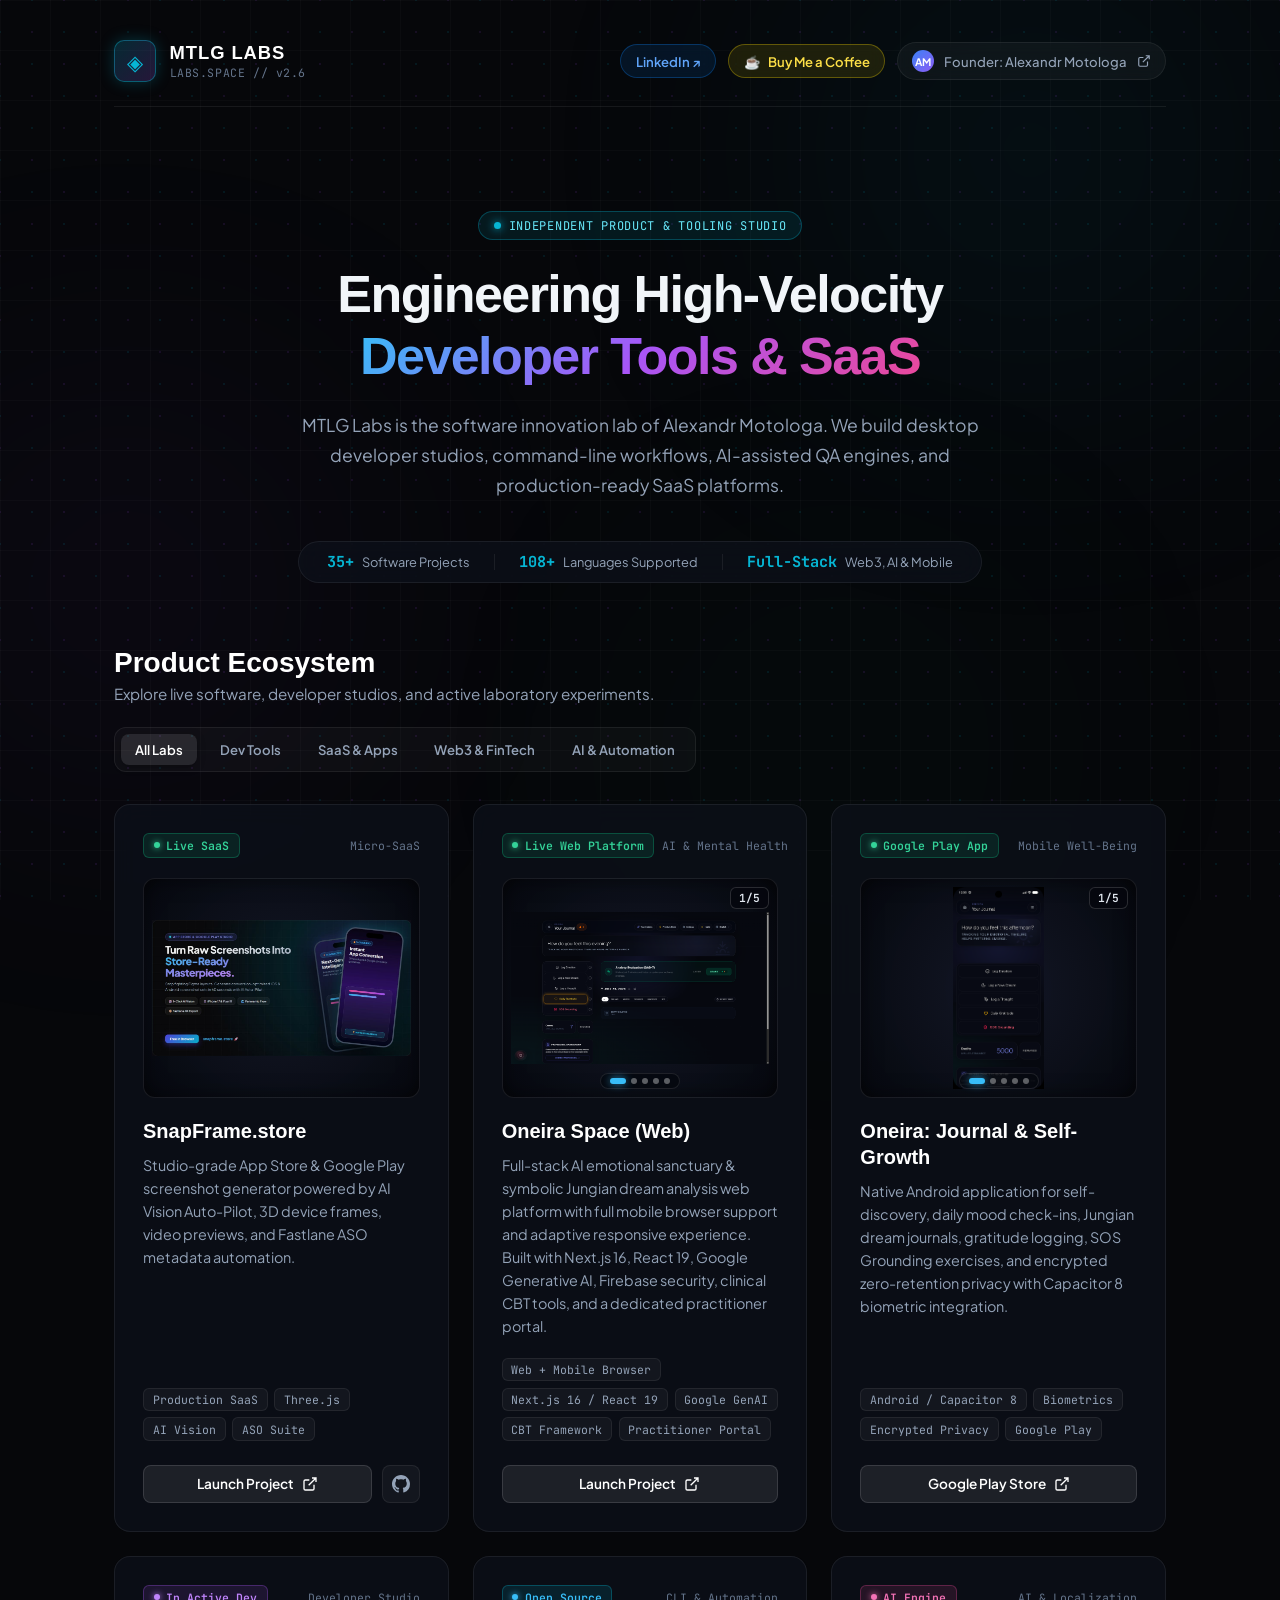
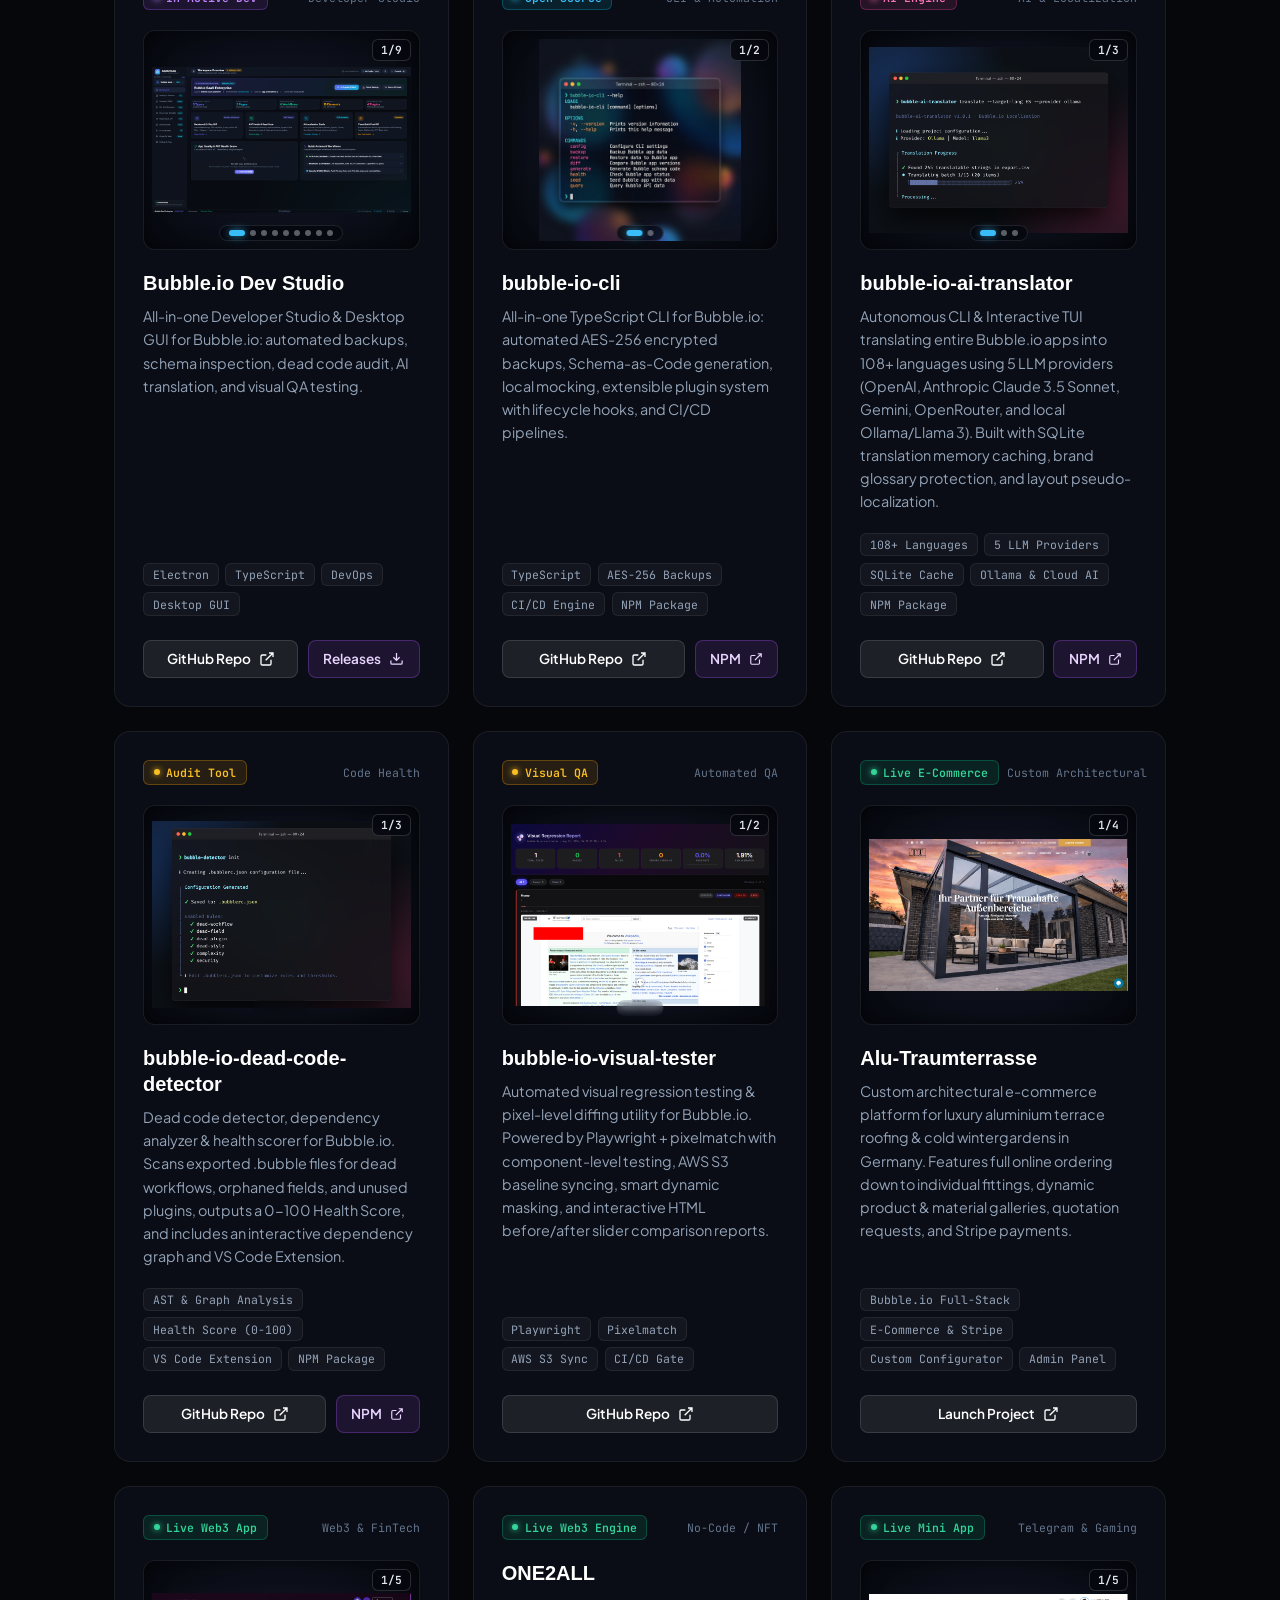
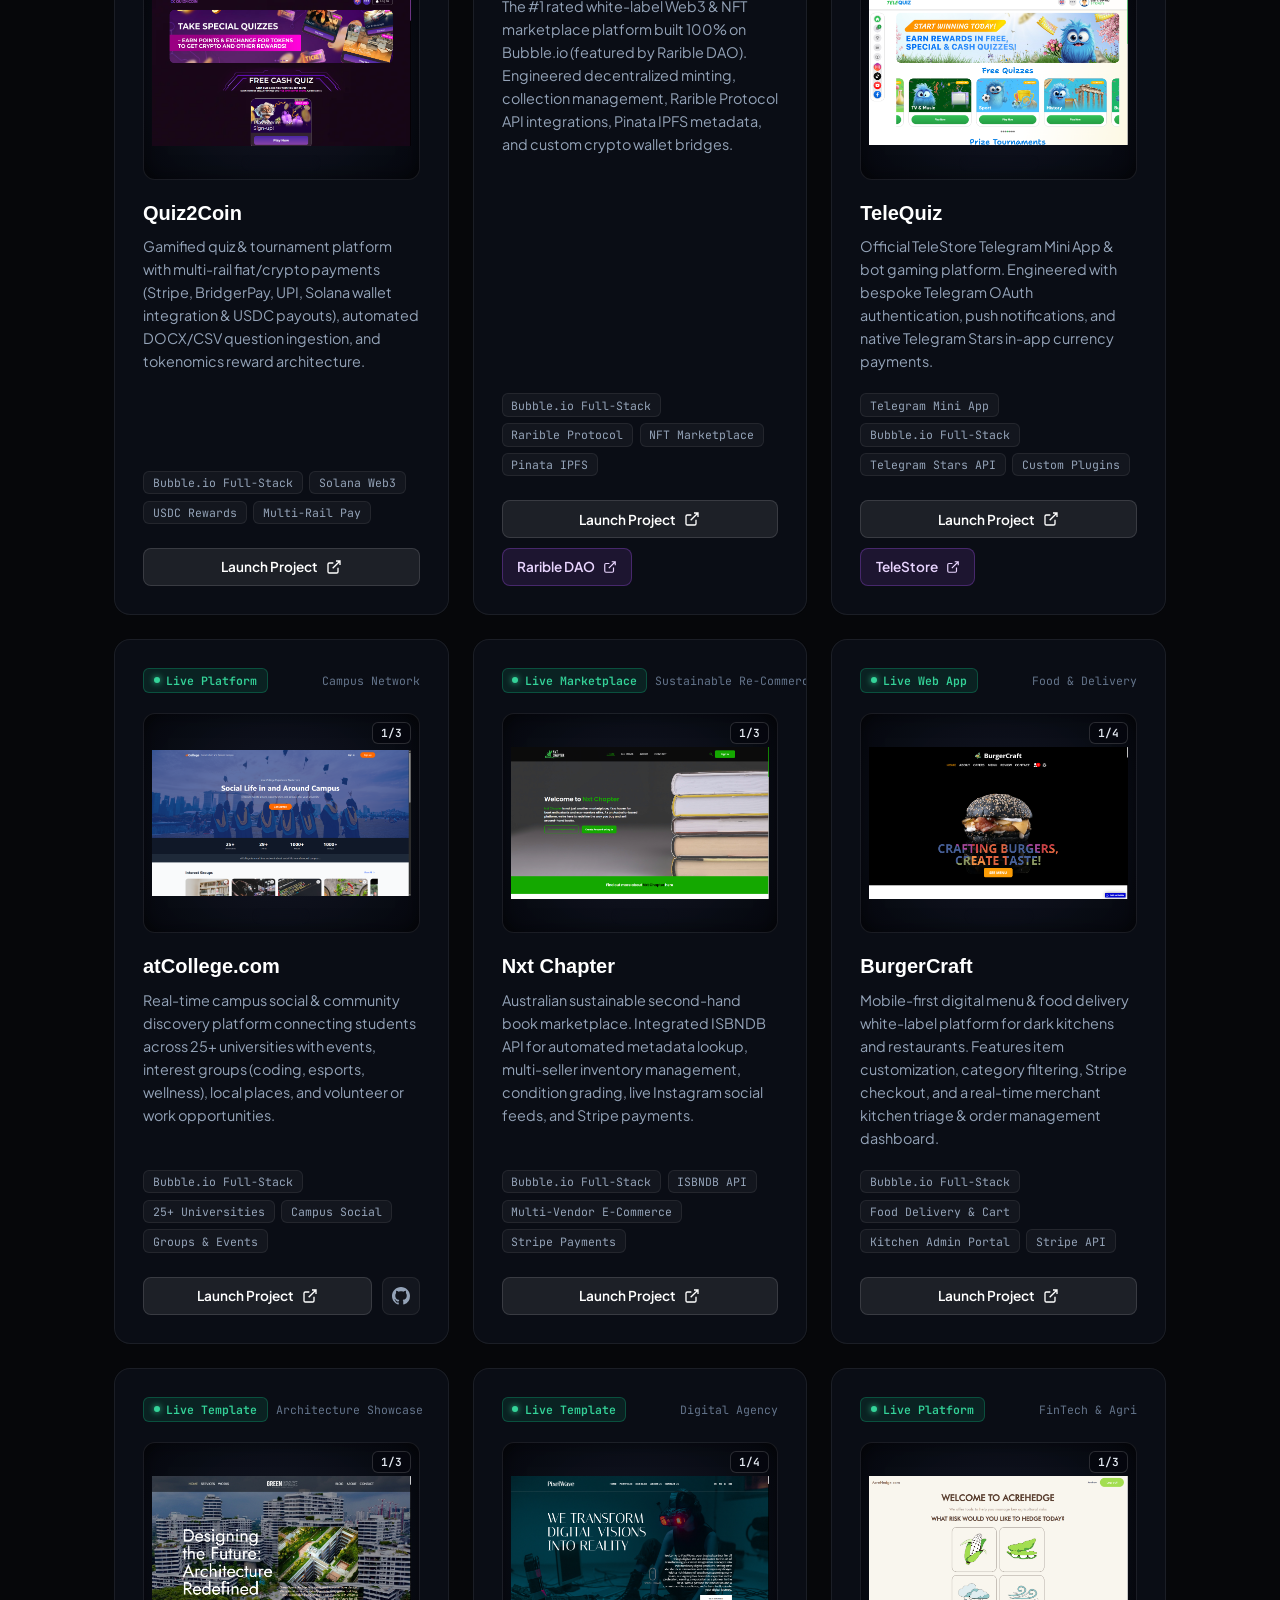
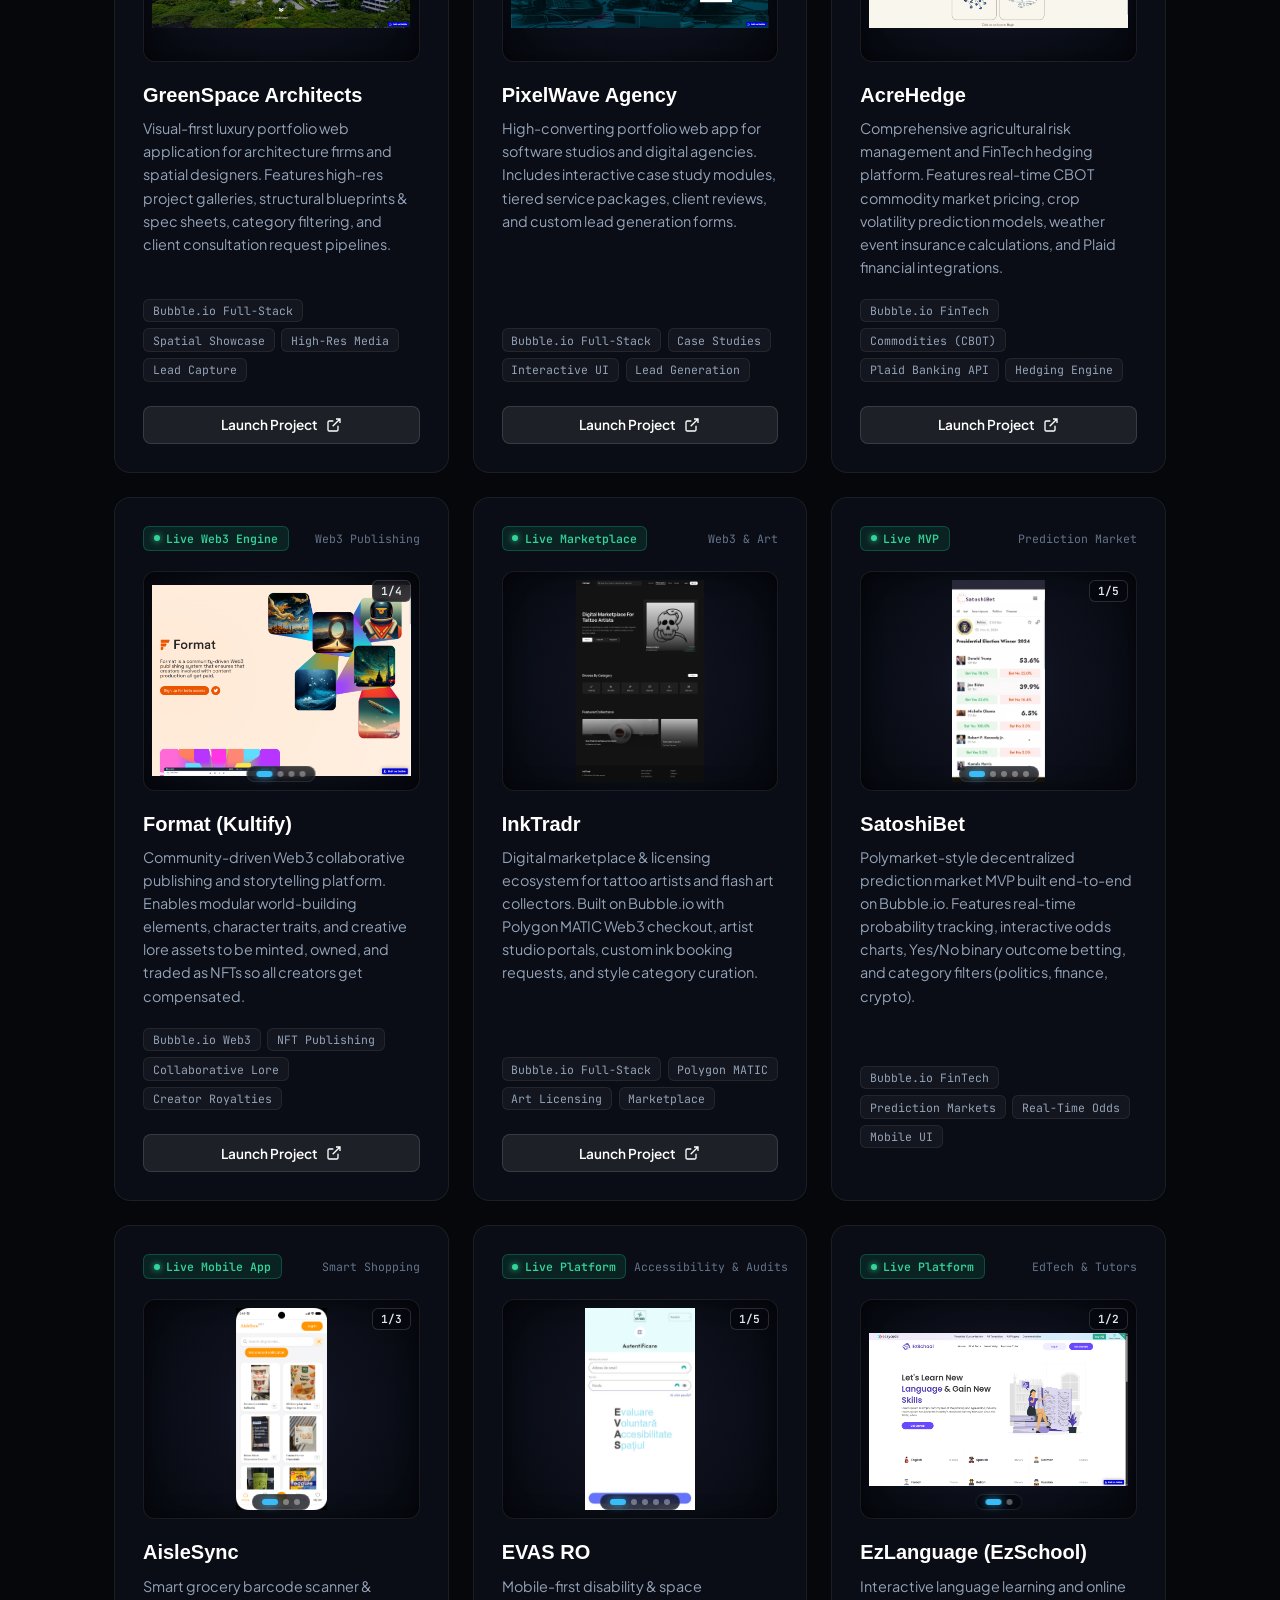
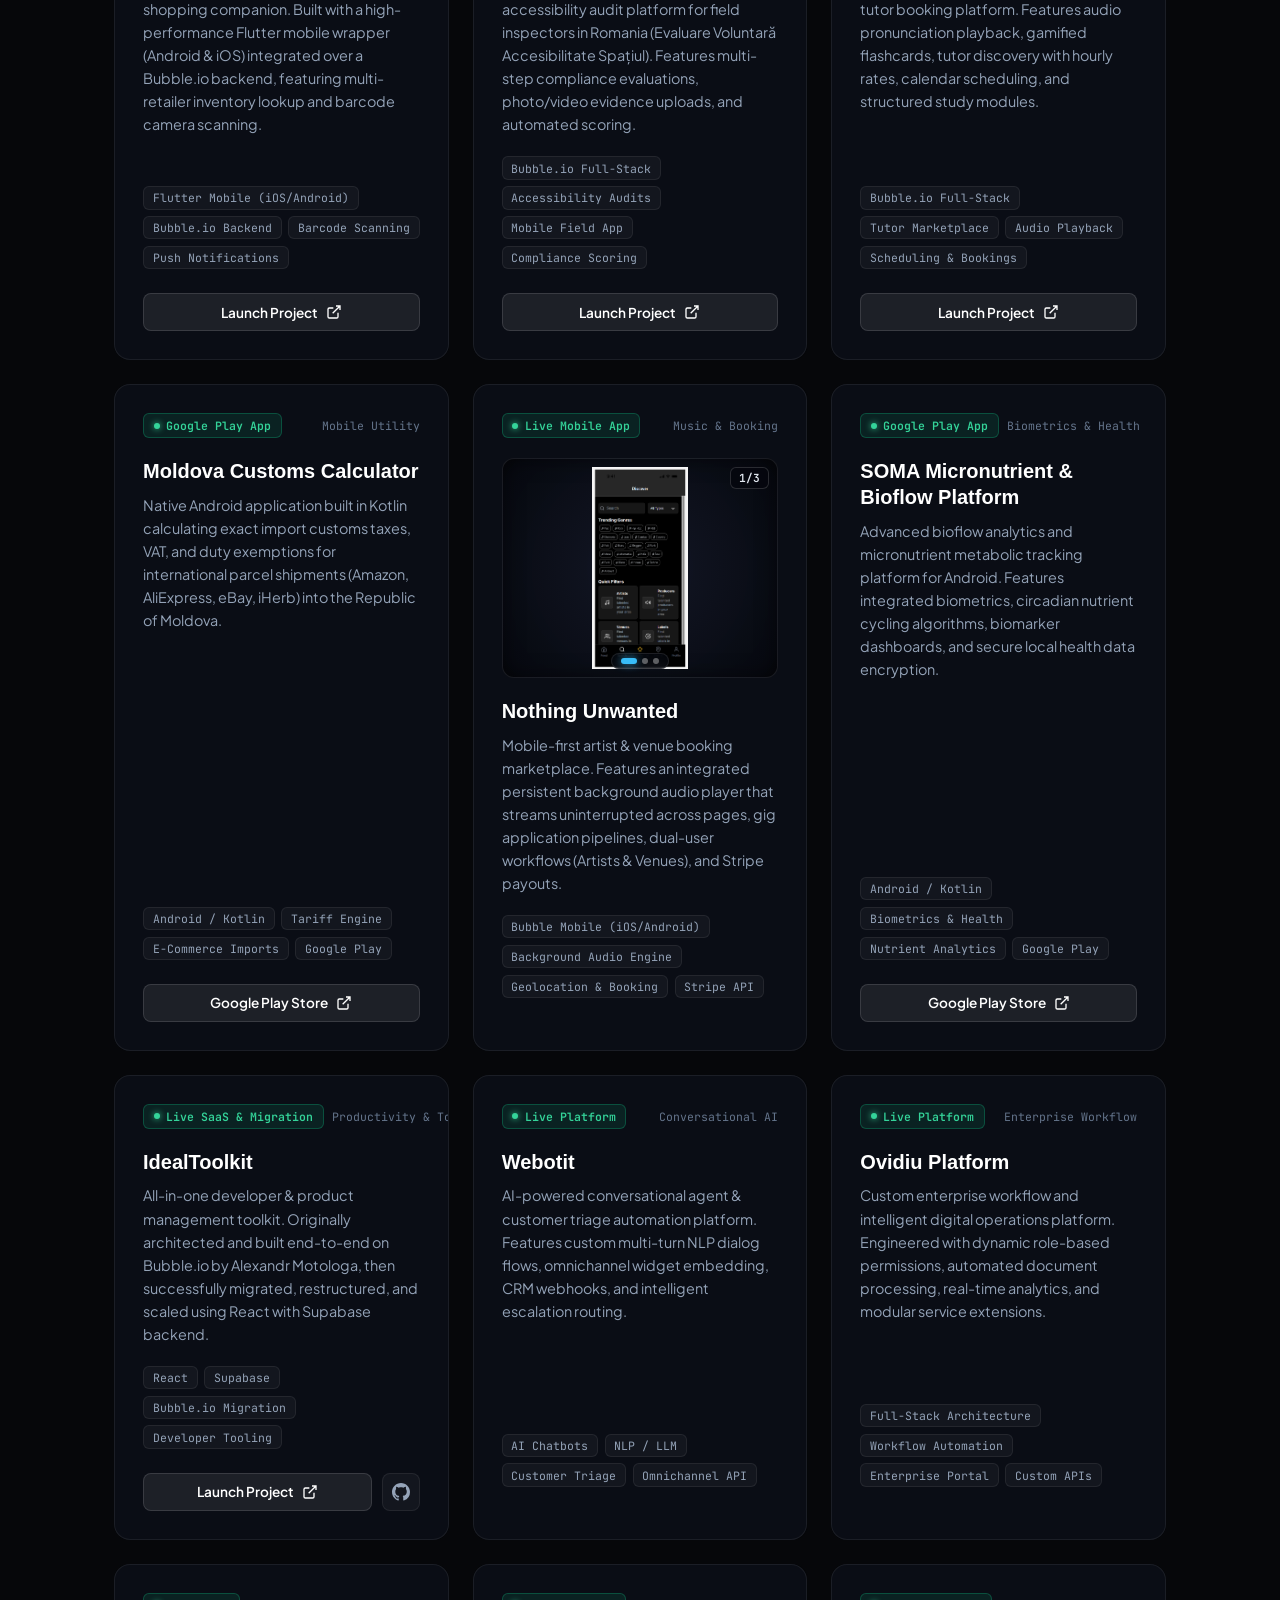
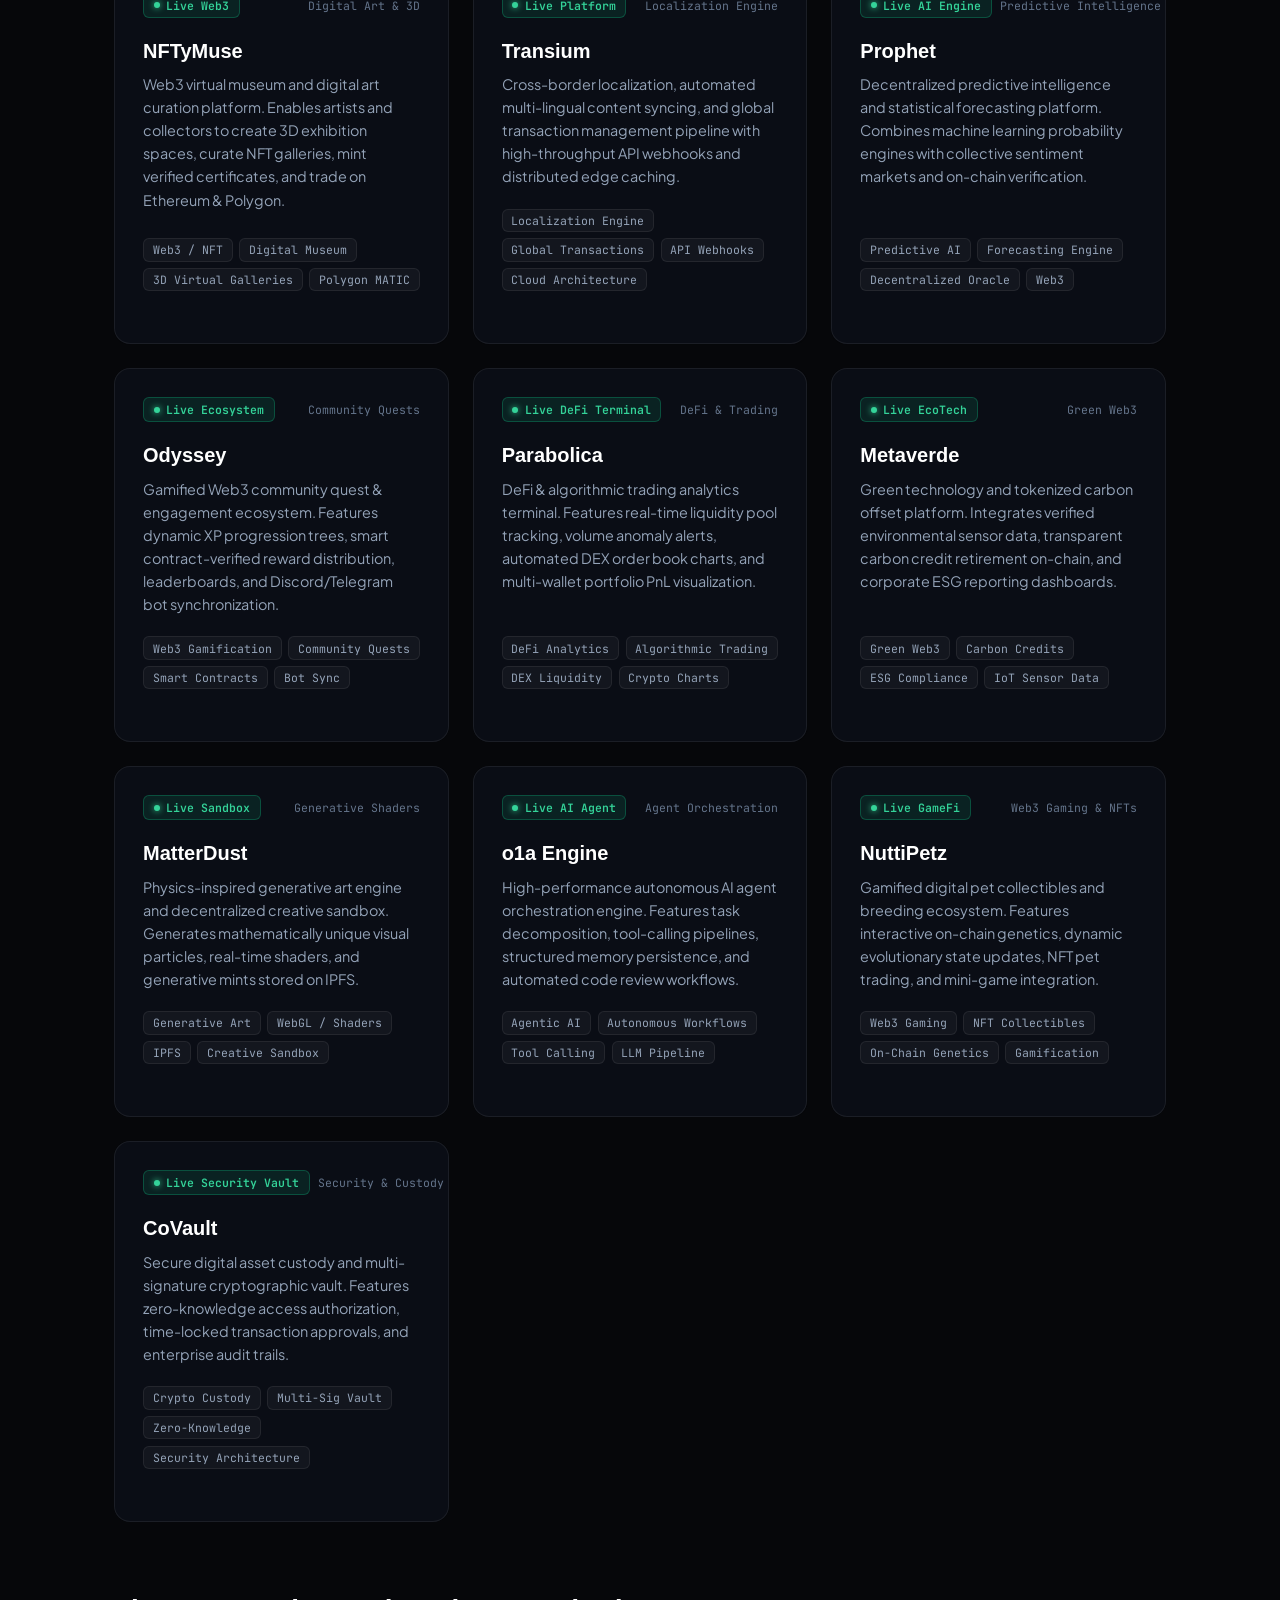
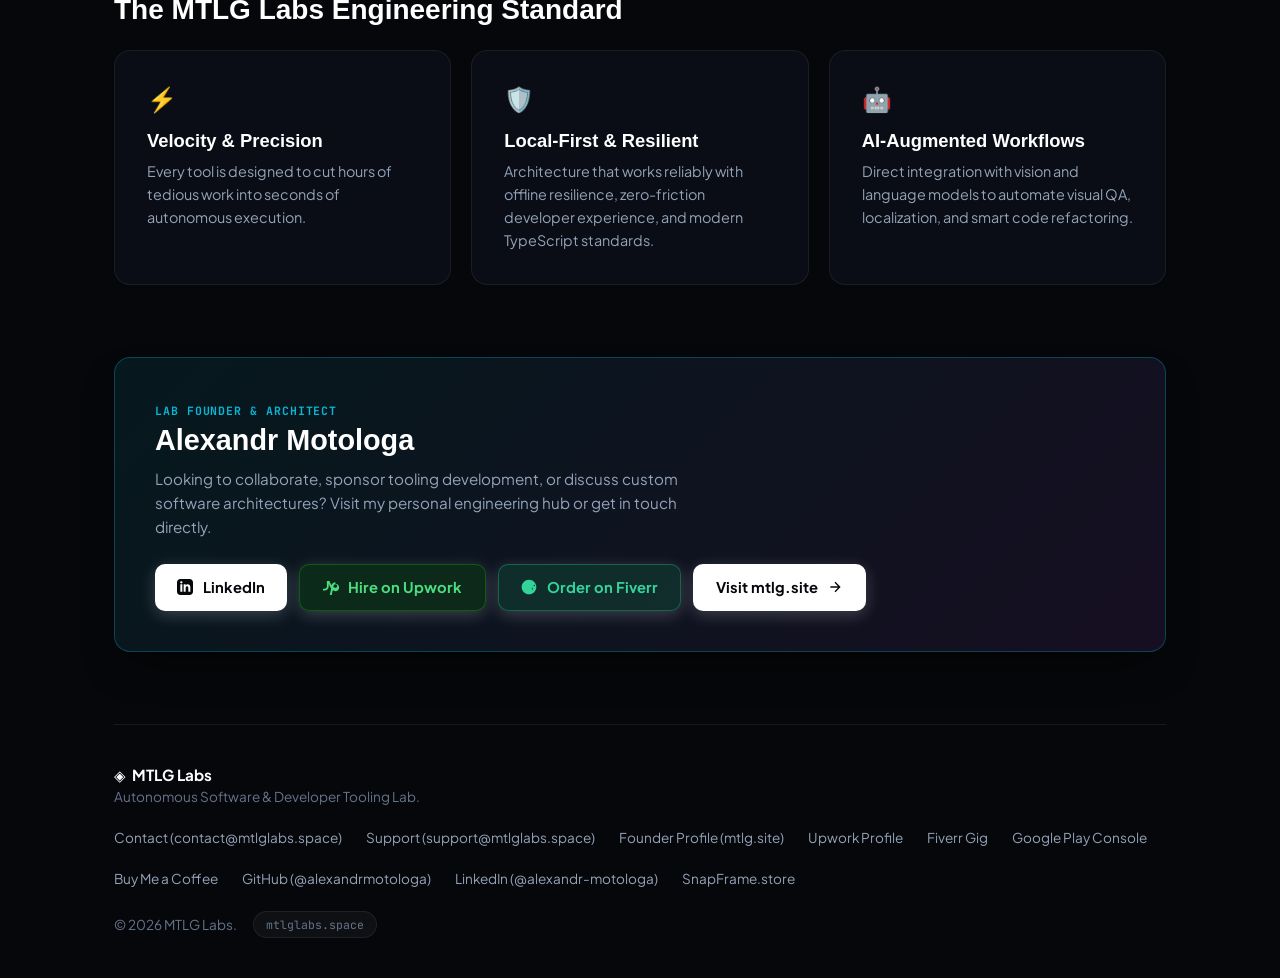
==== commit 9bfd10ac: "Update LinkedIn profile URL to https://www.linkedin.com/in/alexandr-motologa/" ====
--- a/index.html
+++ b/index.html
@@ -68,7 +68,7 @@
     },
     "sameAs": [
       "https://github.com/alexandrmotologa",
-      "https://linkedin.com/in/alexandrmotologa",
+      "https://www.linkedin.com/in/alexandr-motologa/",
       "https://www.upwork.com/freelancers/~0116e465cc7eedd04f?mp_source=share",
       "https://www.fiverr.com/s/Em09BN0",
       "https://play.google.com/store/apps/developer?id=MTLG+Labs",
@@ -1594,7 +1594,7 @@
         </div>
       </div>
       <div class="nav-actions">
-        <a href="https://linkedin.com/in/alexandrmotologa" target="_blank" rel="noopener" class="nav-personal-link" title="LinkedIn Profile" aria-label="LinkedIn">
+        <a href="https://www.linkedin.com/in/alexandr-motologa/" target="_blank" rel="noopener" class="nav-personal-link" title="LinkedIn Profile" aria-label="LinkedIn">
           <svg class="linkedin-icon" viewBox="0 0 24 24" width="16" height="16" fill="currentColor"><path d="M19 0h-14c-2.761 0-5 2.239-5 5v14c0 2.761 2.239 5 5 5h14c2.762 0 5-2.239 5-5v-14c0-2.761-2.238-5-5-5zm-11 19h-3v-11h3v11zm-1.5-12.268c-.966 0-1.75-.79-1.75-1.764s.784-1.764 1.75-1.764 1.75.79 1.75 1.764-.783 1.764-1.75 1.764zm13.5 12.268h-3v-5.604c0-3.368-4-3.113-4 0v5.604h-3v-11h3v1.765c1.396-2.586 7-2.777 7 2.476v6.759z"/></svg>
           <span class="nav-text-full">LinkedIn ↗</span>
         </a>
@@ -3369,7 +3369,7 @@
           </p>
         </div>
         <div class="founder-right">
-          <a href="https://linkedin.com/in/alexandrmotologa" target="_blank" rel="noopener" class="founder-cta-btn linkedin-btn">
+          <a href="https://www.linkedin.com/in/alexandr-motologa/" target="_blank" rel="noopener" class="founder-cta-btn linkedin-btn">
             <svg viewBox="0 0 24 24" width="16" height="16" fill="currentColor"><path d="M19 0h-14c-2.761 0-5 2.239-5 5v14c0 2.761 2.239 5 5 5h14c2.762 0 5-2.239 5-5v-14c0-2.761-2.238-5-5-5zm-11 19h-3v-11h3v11zm-1.5-12.268c-.966 0-1.75-.79-1.75-1.764s.784-1.764 1.75-1.764 1.75.79 1.75 1.764-.783 1.764-1.75 1.764zm13.5 12.268h-3v-5.604c0-3.368-4-3.113-4 0v5.604h-3v-11h3v1.765c1.396-2.586 7-2.777 7 2.476v6.759z"/></svg>
             <span>LinkedIn</span>
           </a>
@@ -3409,7 +3409,7 @@
         <a href="https://play.google.com/store/apps/developer?id=MTLG+Labs" target="_blank" rel="noopener">Google Play Console</a>
         <a href="https://buymeacoffee.com/mtlg" target="_blank" rel="noopener">Buy Me a Coffee</a>
         <a href="https://github.com/alexandrmotologa" target="_blank" rel="noopener">GitHub (@alexandrmotologa)</a>
-        <a href="https://linkedin.com/in/alexandrmotologa" target="_blank" rel="noopener">LinkedIn (@alexandrmotologa)</a>
+        <a href="https://www.linkedin.com/in/alexandr-motologa/" target="_blank" rel="noopener">LinkedIn (@alexandr-motologa)</a>
         <a href="https://snapframe.store" target="_blank" rel="noopener">SnapFrame.store</a>
       </div>
 
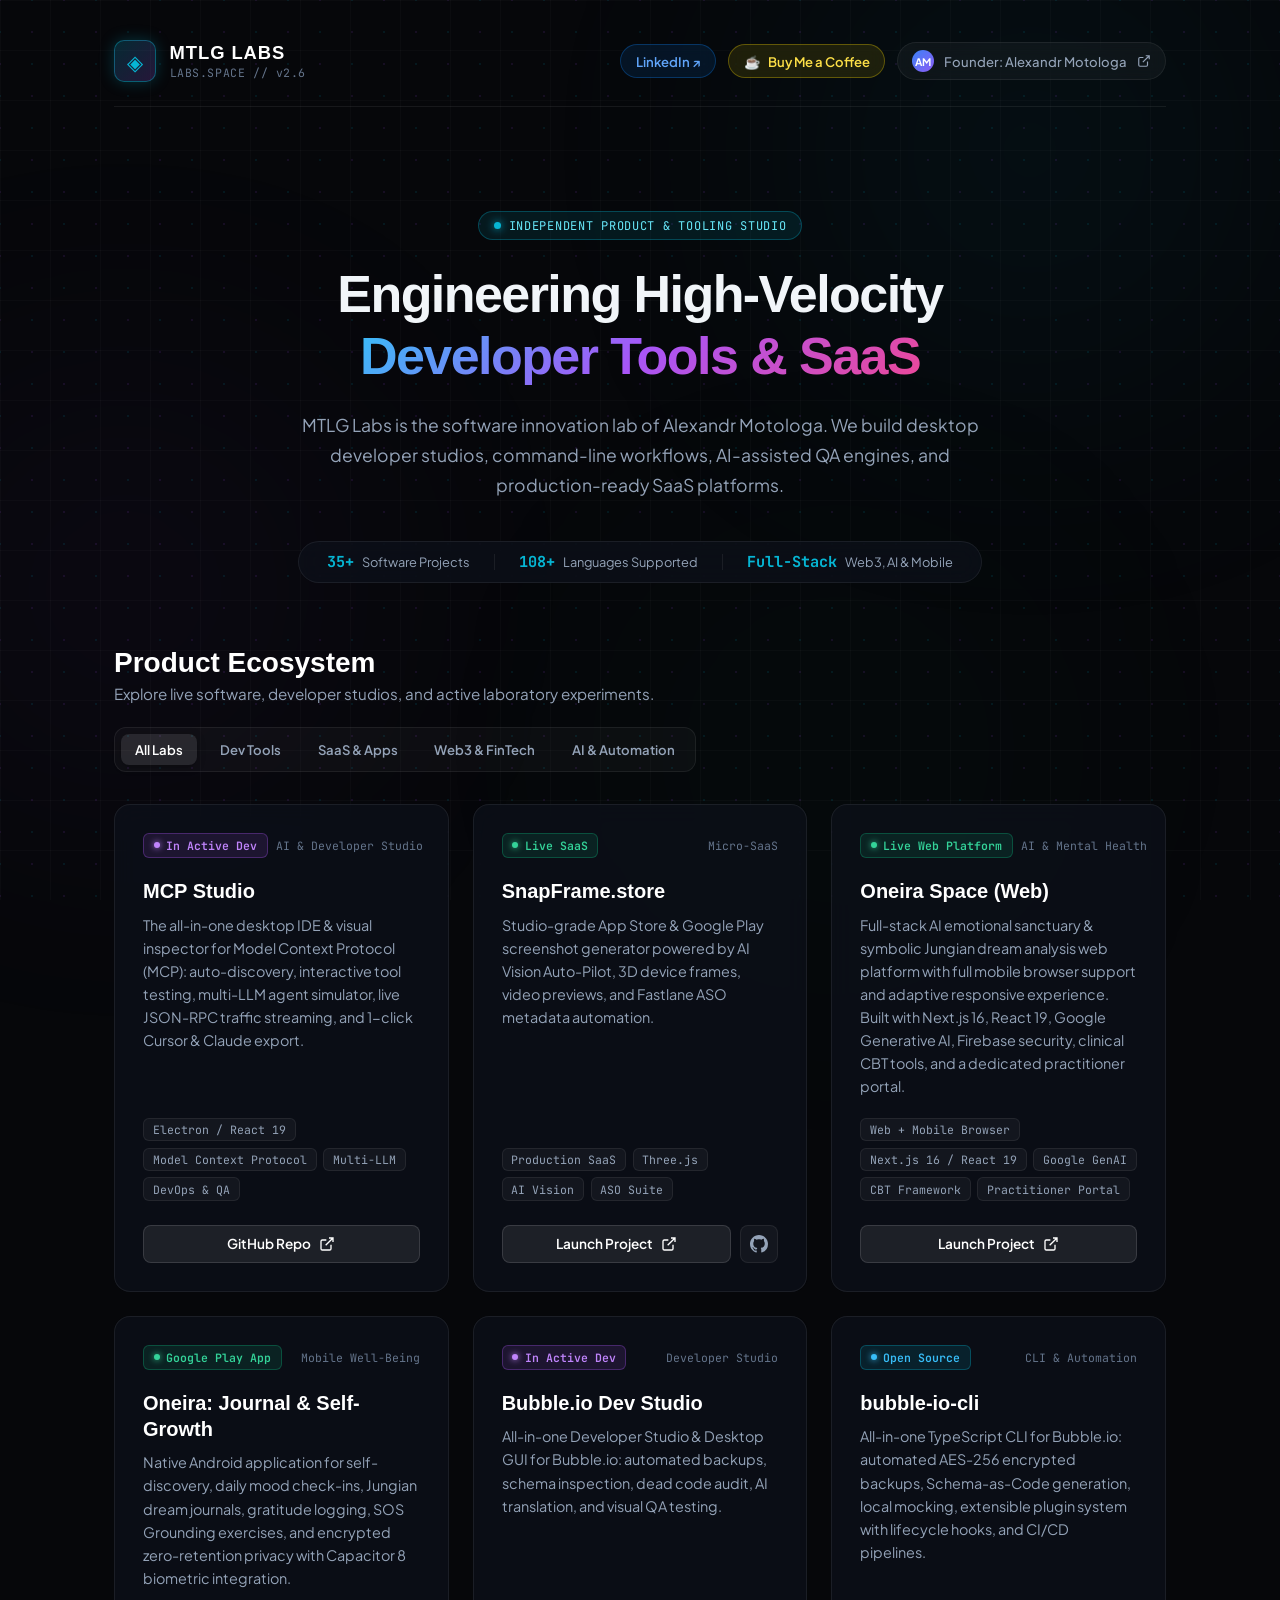
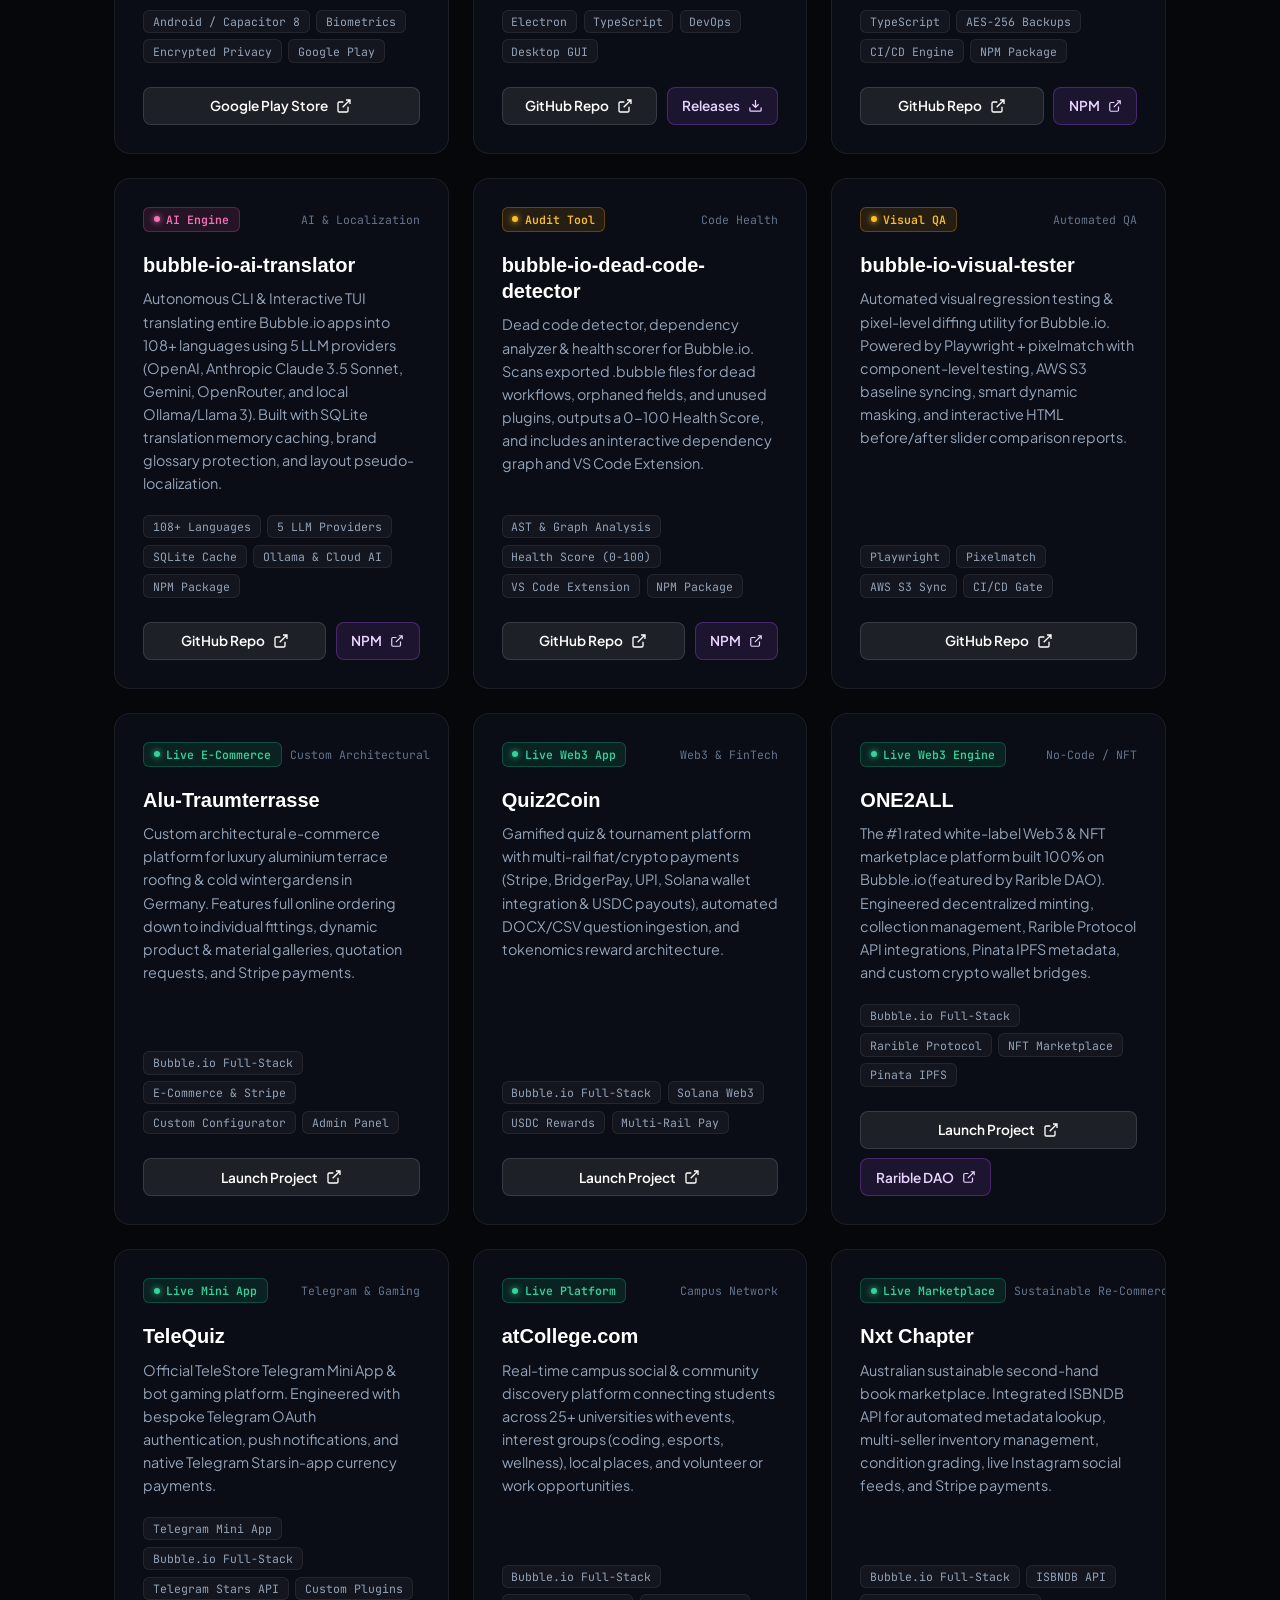
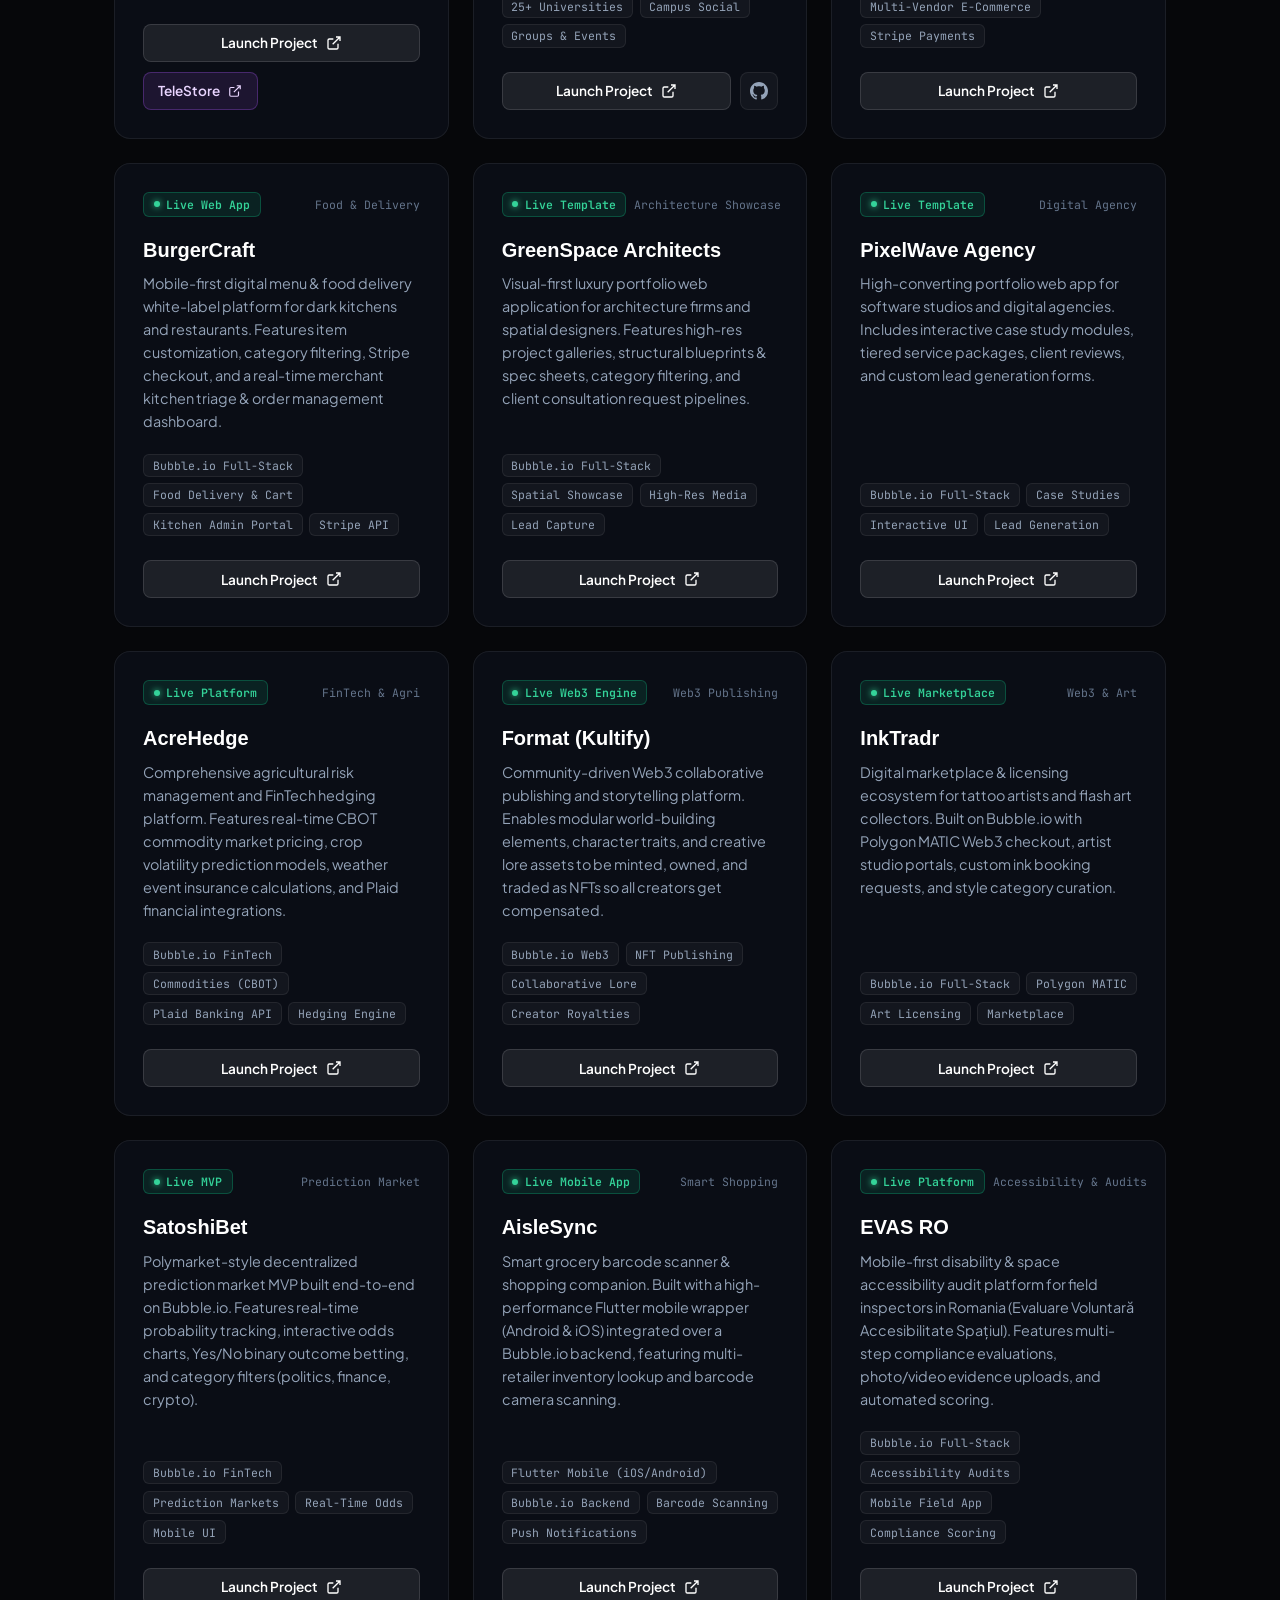
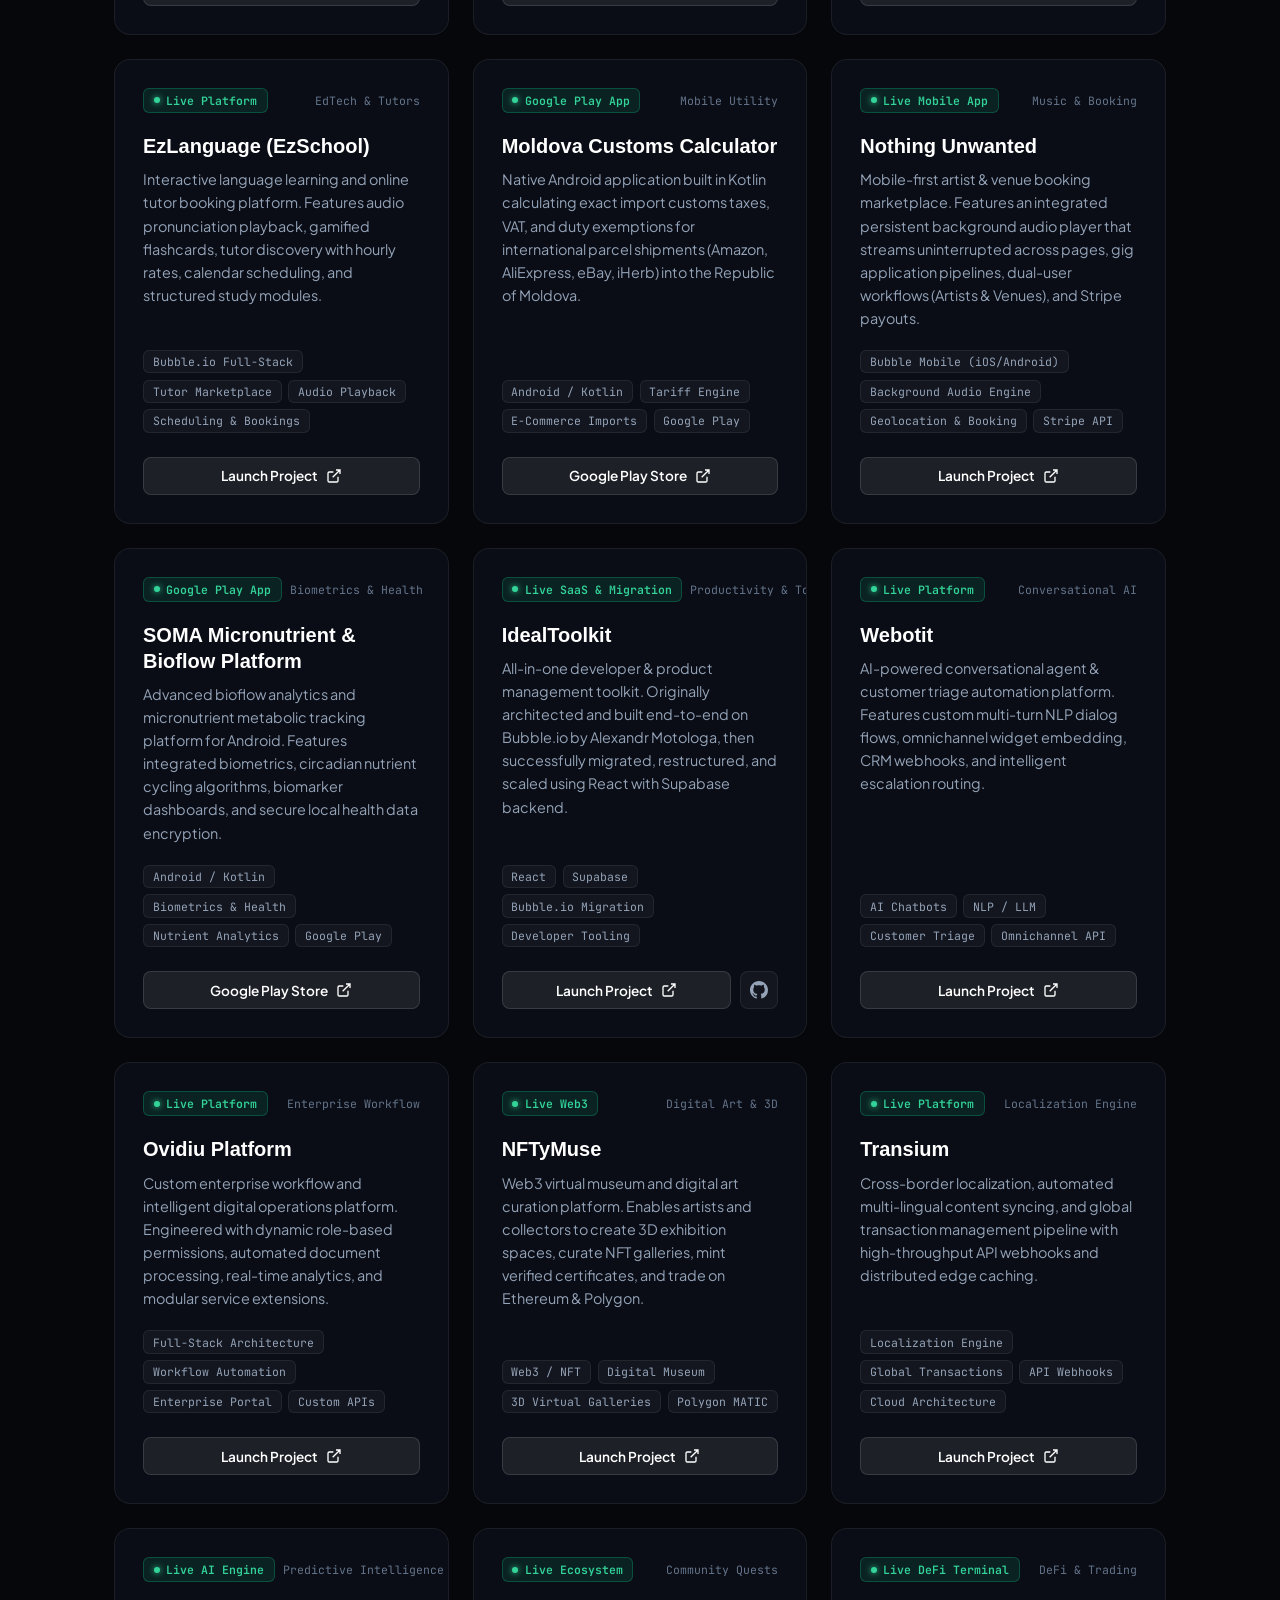
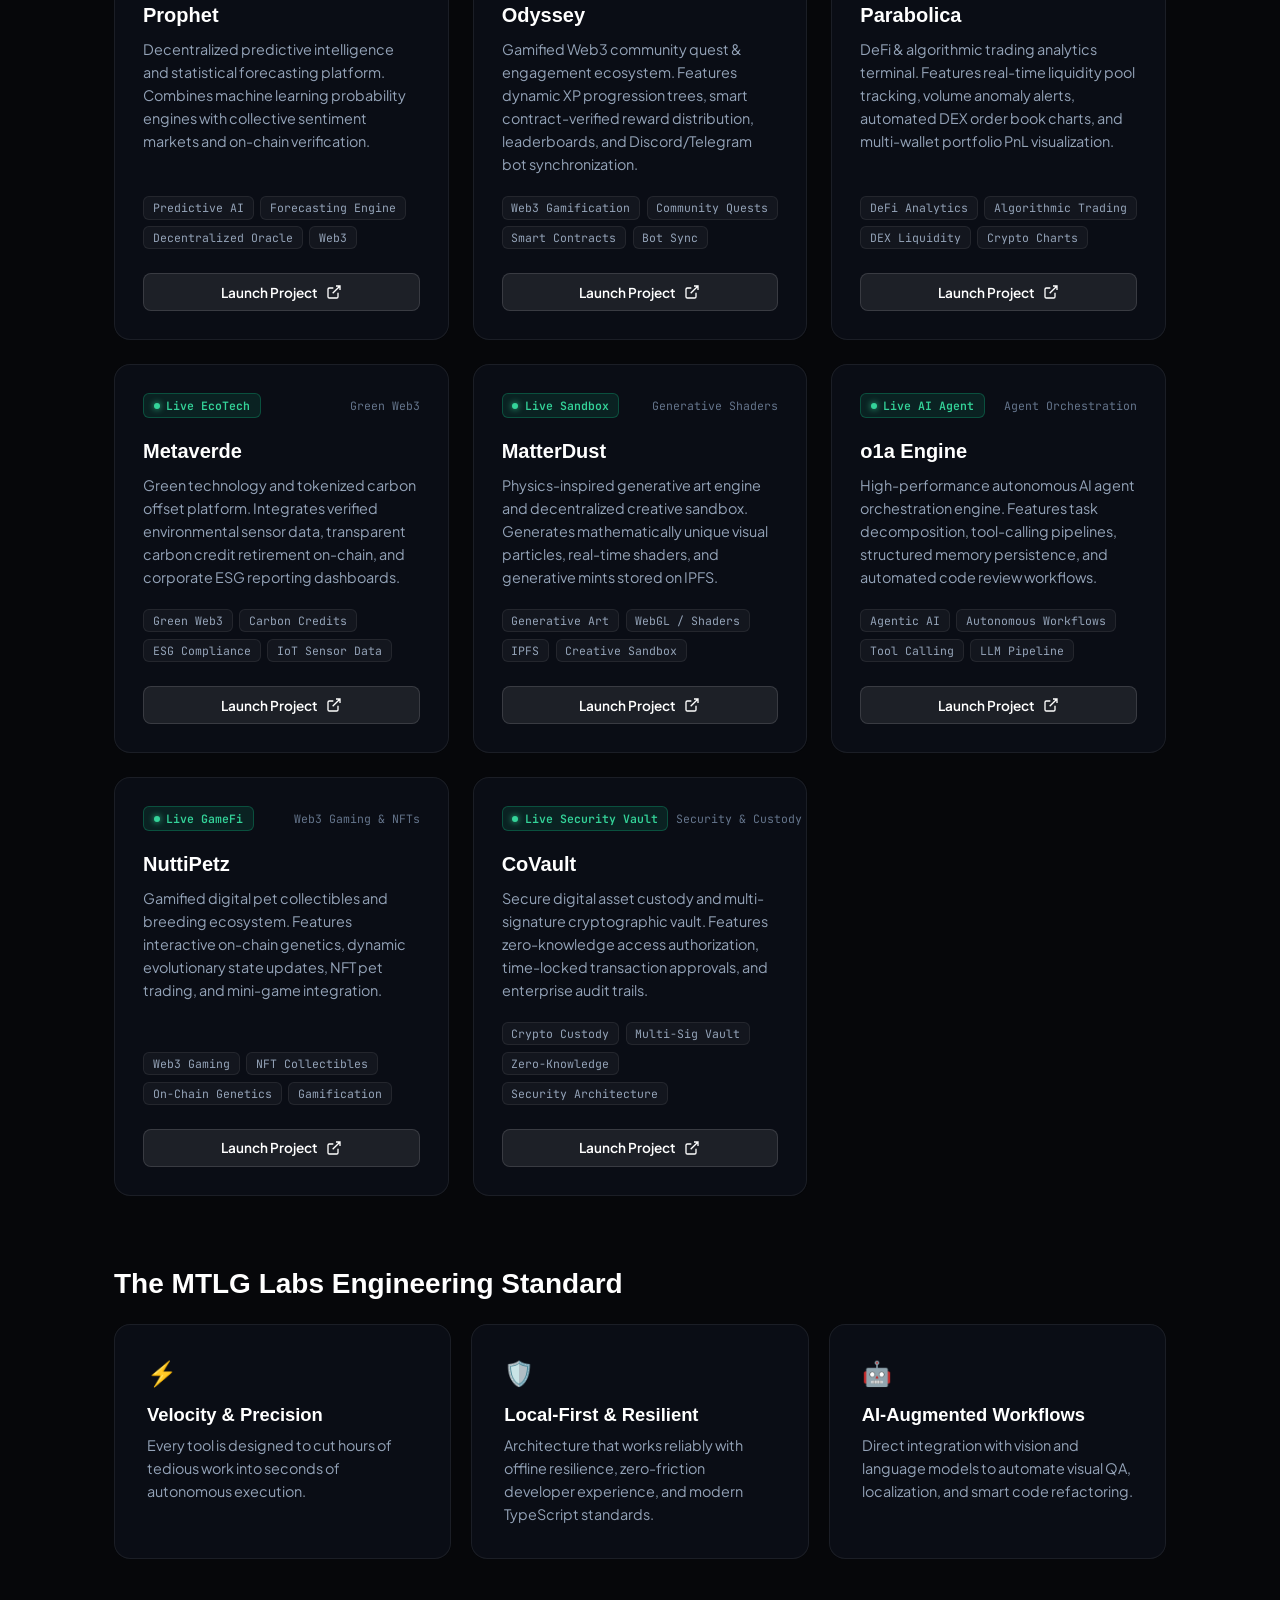
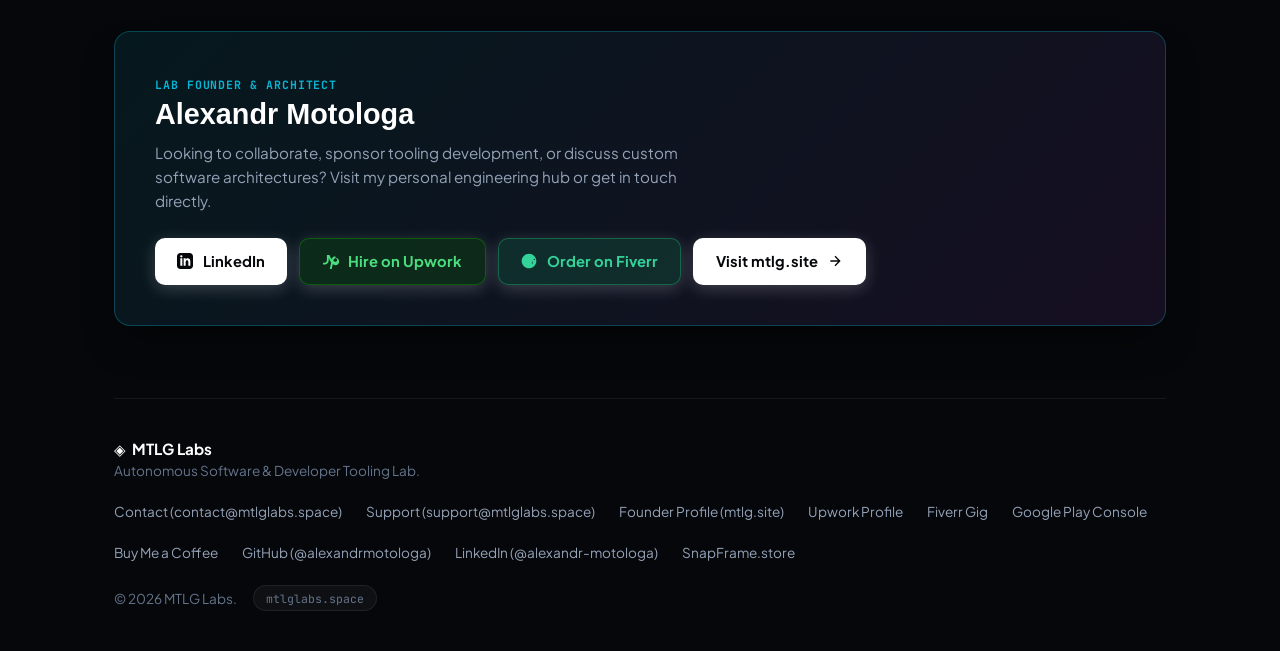
==== commit 4f3f8d1b: "feat: add MCP Studio to projects catalog and landing grid" ====
--- a/index.html
+++ b/index.html
@@ -1667,6 +1667,32 @@
         </div>
 
         <div class="products-grid" id="products-grid">
+          <!-- Project: MCP Studio -->
+          <div class="product-card" data-category="devtools">
+            <div class="card-top">
+              <span class="status-pill status-dev">
+                <span class="pulse-dot"></span> In Active Dev
+              </span>
+              <span class="cat-pill">AI & Developer Studio</span>
+            </div>
+            <div class="card-main">
+              <h3 class="product-name">MCP Studio</h3>
+              <p class="product-desc">The all-in-one desktop IDE & visual inspector for Model Context Protocol (MCP): auto-discovery, interactive tool testing, multi-LLM agent simulator, live JSON-RPC traffic streaming, and 1-click Cursor & Claude export.</p>
+            </div>
+            <div class="card-tags">
+              <span class="tag">Electron / React 19</span>
+              <span class="tag">Model Context Protocol</span>
+              <span class="tag">Multi-LLM</span>
+              <span class="tag">DevOps & QA</span>
+            </div>
+            <div class="card-footer">
+              <a href="https://github.com/alexandrmotologa/mcp-studio" target="_blank" rel="noopener" class="card-action-btn primary-action">
+                <span>GitHub Repo</span>
+                <svg viewBox="0 0 24 24" width="16" height="16" fill="none" stroke="currentColor" stroke-width="2"><path d="M18 13v6a2 2 0 01-2 2H5a2 2 0 01-2-2V8a2 2 0 012-2h6M15 3h6v6M10 14L21 3"/></svg>
+              </a>
+            </div>
+          </div>
+
           <!-- Project: SnapFrame.store -->
           <div class="product-card" data-category="saas">
             <div class="card-top">
@@ -1674,9 +1700,6 @@
                 <span class="pulse-dot"></span> Live SaaS
               </span>
               <span class="cat-pill">Micro-SaaS</span>
-            </div>
-            <div class="card-media">
-              <img src="images/snapframe-1.png" alt="SnapFrame.store Screenshot Preview" loading="lazy" draggable="false" />
             </div>
             <div class="card-main">
               <h3 class="product-name">SnapFrame.store</h3>
@@ -1706,41 +1729,6 @@
                 <span class="pulse-dot"></span> Live Web Platform
               </span>
               <span class="cat-pill">AI & Mental Health</span>
-            </div>
-            <div class="card-carousel" data-total="5">
-              <div class="carousel-track">
-                
-                <div class="carousel-slide" data-slide-index="0">
-                  <img src="images/oneira-web-1.png" alt="Oneira Space (Web) Screenshot Preview 1" loading="lazy" draggable="false" />
-                </div>
-                <div class="carousel-slide" data-slide-index="1">
-                  <img src="images/oneira-web-2.png" alt="Oneira Space (Web) Screenshot Preview 2" loading="lazy" draggable="false" />
-                </div>
-                <div class="carousel-slide" data-slide-index="2">
-                  <img src="images/oneira-web-3.png" alt="Oneira Space (Web) Screenshot Preview 3" loading="lazy" draggable="false" />
-                </div>
-                <div class="carousel-slide" data-slide-index="3">
-                  <img src="images/oneira-web-4.png" alt="Oneira Space (Web) Screenshot Preview 4" loading="lazy" draggable="false" />
-                </div>
-                <div class="carousel-slide" data-slide-index="4">
-                  <img src="images/oneira-web-5.png" alt="Oneira Space (Web) Screenshot Preview 5" loading="lazy" draggable="false" />
-                </div>
-              </div>
-              <button type="button" class="carousel-btn carousel-prev" aria-label="Previous Image">
-                <svg viewBox="0 0 24 24" width="14" height="14" fill="none" stroke="currentColor" stroke-width="2.5"><path d="M15 18l-6-6 6-6"/></svg>
-              </button>
-              <button type="button" class="carousel-btn carousel-next" aria-label="Next Image">
-                <svg viewBox="0 0 24 24" width="14" height="14" fill="none" stroke="currentColor" stroke-width="2.5"><path d="M9 18l6-6-6-6"/></svg>
-              </button>
-              <div class="carousel-indicators">
-                
-                <span class="carousel-dot active" data-dot-index="0"></span>
-                <span class="carousel-dot " data-dot-index="1"></span>
-                <span class="carousel-dot " data-dot-index="2"></span>
-                <span class="carousel-dot " data-dot-index="3"></span>
-                <span class="carousel-dot " data-dot-index="4"></span>
-              </div>
-              <div class="carousel-badge">1/5</div>
             </div>
             <div class="card-main">
               <h3 class="product-name">Oneira Space (Web)</h3>
@@ -1769,41 +1757,6 @@
               </span>
               <span class="cat-pill">Mobile Well-Being</span>
             </div>
-            <div class="card-carousel" data-total="5">
-              <div class="carousel-track">
-                
-                <div class="carousel-slide" data-slide-index="0">
-                  <img src="images/oneira-app-1.png" alt="Oneira: Journal & Self-Growth Screenshot Preview 1" loading="lazy" draggable="false" />
-                </div>
-                <div class="carousel-slide" data-slide-index="1">
-                  <img src="images/oneira-app-2.png" alt="Oneira: Journal & Self-Growth Screenshot Preview 2" loading="lazy" draggable="false" />
-                </div>
-                <div class="carousel-slide" data-slide-index="2">
-                  <img src="images/oneira-app-3.png" alt="Oneira: Journal & Self-Growth Screenshot Preview 3" loading="lazy" draggable="false" />
-                </div>
-                <div class="carousel-slide" data-slide-index="3">
-                  <img src="images/oneira-app-4.png" alt="Oneira: Journal & Self-Growth Screenshot Preview 4" loading="lazy" draggable="false" />
-                </div>
-                <div class="carousel-slide" data-slide-index="4">
-                  <img src="images/oneira-app-5.png" alt="Oneira: Journal & Self-Growth Screenshot Preview 5" loading="lazy" draggable="false" />
-                </div>
-              </div>
-              <button type="button" class="carousel-btn carousel-prev" aria-label="Previous Image">
-                <svg viewBox="0 0 24 24" width="14" height="14" fill="none" stroke="currentColor" stroke-width="2.5"><path d="M15 18l-6-6 6-6"/></svg>
-              </button>
-              <button type="button" class="carousel-btn carousel-next" aria-label="Next Image">
-                <svg viewBox="0 0 24 24" width="14" height="14" fill="none" stroke="currentColor" stroke-width="2.5"><path d="M9 18l6-6-6-6"/></svg>
-              </button>
-              <div class="carousel-indicators">
-                
-                <span class="carousel-dot active" data-dot-index="0"></span>
-                <span class="carousel-dot " data-dot-index="1"></span>
-                <span class="carousel-dot " data-dot-index="2"></span>
-                <span class="carousel-dot " data-dot-index="3"></span>
-                <span class="carousel-dot " data-dot-index="4"></span>
-              </div>
-              <div class="carousel-badge">1/5</div>
-            </div>
             <div class="card-main">
               <h3 class="product-name">Oneira: Journal & Self-Growth</h3>
               <p class="product-desc">Native Android application for self-discovery, daily mood check-ins, Jungian dream journals, gratitude logging, SOS Grounding exercises, and encrypted zero-retention privacy with Capacitor 8 biometric integration.</p>
@@ -1830,57 +1783,6 @@
               </span>
               <span class="cat-pill">Developer Studio</span>
             </div>
-            <div class="card-carousel" data-total="9">
-              <div class="carousel-track">
-                
-                <div class="carousel-slide" data-slide-index="0">
-                  <img src="images/bubble-dev-studio-1.png" alt="Bubble.io Dev Studio Screenshot Preview 1" loading="lazy" draggable="false" />
-                </div>
-                <div class="carousel-slide" data-slide-index="1">
-                  <img src="images/bubble-dev-studio-2.png" alt="Bubble.io Dev Studio Screenshot Preview 2" loading="lazy" draggable="false" />
-                </div>
-                <div class="carousel-slide" data-slide-index="2">
-                  <img src="images/bubble-dev-studio-3.png" alt="Bubble.io Dev Studio Screenshot Preview 3" loading="lazy" draggable="false" />
-                </div>
-                <div class="carousel-slide" data-slide-index="3">
-                  <img src="images/bubble-dev-studio-4.png" alt="Bubble.io Dev Studio Screenshot Preview 4" loading="lazy" draggable="false" />
-                </div>
-                <div class="carousel-slide" data-slide-index="4">
-                  <img src="images/bubble-dev-studio-5.png" alt="Bubble.io Dev Studio Screenshot Preview 5" loading="lazy" draggable="false" />
-                </div>
-                <div class="carousel-slide" data-slide-index="5">
-                  <img src="images/bubble-dev-studio-6.png" alt="Bubble.io Dev Studio Screenshot Preview 6" loading="lazy" draggable="false" />
-                </div>
-                <div class="carousel-slide" data-slide-index="6">
-                  <img src="images/bubble-dev-studio-7.png" alt="Bubble.io Dev Studio Screenshot Preview 7" loading="lazy" draggable="false" />
-                </div>
-                <div class="carousel-slide" data-slide-index="7">
-                  <img src="images/bubble-dev-studio-8.png" alt="Bubble.io Dev Studio Screenshot Preview 8" loading="lazy" draggable="false" />
-                </div>
-                <div class="carousel-slide" data-slide-index="8">
-                  <img src="images/bubble-dev-studio-9.png" alt="Bubble.io Dev Studio Screenshot Preview 9" loading="lazy" draggable="false" />
-                </div>
-              </div>
-              <button type="button" class="carousel-btn carousel-prev" aria-label="Previous Image">
-                <svg viewBox="0 0 24 24" width="14" height="14" fill="none" stroke="currentColor" stroke-width="2.5"><path d="M15 18l-6-6 6-6"/></svg>
-              </button>
-              <button type="button" class="carousel-btn carousel-next" aria-label="Next Image">
-                <svg viewBox="0 0 24 24" width="14" height="14" fill="none" stroke="currentColor" stroke-width="2.5"><path d="M9 18l6-6-6-6"/></svg>
-              </button>
-              <div class="carousel-indicators">
-                
-                <span class="carousel-dot active" data-dot-index="0"></span>
-                <span class="carousel-dot " data-dot-index="1"></span>
-                <span class="carousel-dot " data-dot-index="2"></span>
-                <span class="carousel-dot " data-dot-index="3"></span>
-                <span class="carousel-dot " data-dot-index="4"></span>
-                <span class="carousel-dot " data-dot-index="5"></span>
-                <span class="carousel-dot " data-dot-index="6"></span>
-                <span class="carousel-dot " data-dot-index="7"></span>
-                <span class="carousel-dot " data-dot-index="8"></span>
-              </div>
-              <div class="carousel-badge">1/9</div>
-            </div>
             <div class="card-main">
               <h3 class="product-name">Bubble.io Dev Studio</h3>
               <p class="product-desc">All-in-one Developer Studio & Desktop GUI for Bubble.io: automated backups, schema inspection, dead code audit, AI translation, and visual QA testing.</p>
@@ -1911,29 +1813,6 @@
               </span>
               <span class="cat-pill">CLI & Automation</span>
             </div>
-            <div class="card-carousel" data-total="2">
-              <div class="carousel-track">
-                
-                <div class="carousel-slide" data-slide-index="0">
-                  <img src="images/bubble-cli-1.jpg" alt="bubble-io-cli Screenshot Preview 1" loading="lazy" draggable="false" />
-                </div>
-                <div class="carousel-slide" data-slide-index="1">
-                  <img src="images/bubble-cli-2.jpg" alt="bubble-io-cli Screenshot Preview 2" loading="lazy" draggable="false" />
-                </div>
-              </div>
-              <button type="button" class="carousel-btn carousel-prev" aria-label="Previous Image">
-                <svg viewBox="0 0 24 24" width="14" height="14" fill="none" stroke="currentColor" stroke-width="2.5"><path d="M15 18l-6-6 6-6"/></svg>
-              </button>
-              <button type="button" class="carousel-btn carousel-next" aria-label="Next Image">
-                <svg viewBox="0 0 24 24" width="14" height="14" fill="none" stroke="currentColor" stroke-width="2.5"><path d="M9 18l6-6-6-6"/></svg>
-              </button>
-              <div class="carousel-indicators">
-                
-                <span class="carousel-dot active" data-dot-index="0"></span>
-                <span class="carousel-dot " data-dot-index="1"></span>
-              </div>
-              <div class="carousel-badge">1/2</div>
-            </div>
             <div class="card-main">
               <h3 class="product-name">bubble-io-cli</h3>
               <p class="product-desc">All-in-one TypeScript CLI for Bubble.io: automated AES-256 encrypted backups, Schema-as-Code generation, local mocking, extensible plugin system with lifecycle hooks, and CI/CD pipelines.</p>
@@ -1963,33 +1842,6 @@
                 <span class="pulse-dot"></span> AI Engine
               </span>
               <span class="cat-pill">AI & Localization</span>
-            </div>
-            <div class="card-carousel" data-total="3">
-              <div class="carousel-track">
-                
-                <div class="carousel-slide" data-slide-index="0">
-                  <img src="images/bubble-ai-translator-1.png" alt="bubble-io-ai-translator Screenshot Preview 1" loading="lazy" draggable="false" />
-                </div>
-                <div class="carousel-slide" data-slide-index="1">
-                  <img src="images/bubble-ai-translator-2.png" alt="bubble-io-ai-translator Screenshot Preview 2" loading="lazy" draggable="false" />
-                </div>
-                <div class="carousel-slide" data-slide-index="2">
-                  <img src="images/bubble-ai-translator-3.png" alt="bubble-io-ai-translator Screenshot Preview 3" loading="lazy" draggable="false" />
-                </div>
-              </div>
-              <button type="button" class="carousel-btn carousel-prev" aria-label="Previous Image">
-                <svg viewBox="0 0 24 24" width="14" height="14" fill="none" stroke="currentColor" stroke-width="2.5"><path d="M15 18l-6-6 6-6"/></svg>
-              </button>
-              <button type="button" class="carousel-btn carousel-next" aria-label="Next Image">
-                <svg viewBox="0 0 24 24" width="14" height="14" fill="none" stroke="currentColor" stroke-width="2.5"><path d="M9 18l6-6-6-6"/></svg>
-              </button>
-              <div class="carousel-indicators">
-                
-                <span class="carousel-dot active" data-dot-index="0"></span>
-                <span class="carousel-dot " data-dot-index="1"></span>
-                <span class="carousel-dot " data-dot-index="2"></span>
-              </div>
-              <div class="carousel-badge">1/3</div>
             </div>
             <div class="card-main">
               <h3 class="product-name">bubble-io-ai-translator</h3>
@@ -2022,33 +1874,6 @@
               </span>
               <span class="cat-pill">Code Health</span>
             </div>
-            <div class="card-carousel" data-total="3">
-              <div class="carousel-track">
-                
-                <div class="carousel-slide" data-slide-index="0">
-                  <img src="images/bubble-dead-code-detector-1.png" alt="bubble-io-dead-code-detector Screenshot Preview 1" loading="lazy" draggable="false" />
-                </div>
-                <div class="carousel-slide" data-slide-index="1">
-                  <img src="images/bubble-dead-code-detector-2.png" alt="bubble-io-dead-code-detector Screenshot Preview 2" loading="lazy" draggable="false" />
-                </div>
-                <div class="carousel-slide" data-slide-index="2">
-                  <img src="images/bubble-dead-code-detector-3.png" alt="bubble-io-dead-code-detector Screenshot Preview 3" loading="lazy" draggable="false" />
-                </div>
-              </div>
-              <button type="button" class="carousel-btn carousel-prev" aria-label="Previous Image">
-                <svg viewBox="0 0 24 24" width="14" height="14" fill="none" stroke="currentColor" stroke-width="2.5"><path d="M15 18l-6-6 6-6"/></svg>
-              </button>
-              <button type="button" class="carousel-btn carousel-next" aria-label="Next Image">
-                <svg viewBox="0 0 24 24" width="14" height="14" fill="none" stroke="currentColor" stroke-width="2.5"><path d="M9 18l6-6-6-6"/></svg>
-              </button>
-              <div class="carousel-indicators">
-                
-                <span class="carousel-dot active" data-dot-index="0"></span>
-                <span class="carousel-dot " data-dot-index="1"></span>
-                <span class="carousel-dot " data-dot-index="2"></span>
-              </div>
-              <div class="carousel-badge">1/3</div>
-            </div>
             <div class="card-main">
               <h3 class="product-name">bubble-io-dead-code-detector</h3>
               <p class="product-desc">Dead code detector, dependency analyzer & health scorer for Bubble.io. Scans exported .bubble files for dead workflows, orphaned fields, and unused plugins, outputs a 0-100 Health Score, and includes an interactive dependency graph and VS Code Extension.</p>
@@ -2079,29 +1904,6 @@
               </span>
               <span class="cat-pill">Automated QA</span>
             </div>
-            <div class="card-carousel" data-total="2">
-              <div class="carousel-track">
-                
-                <div class="carousel-slide" data-slide-index="0">
-                  <img src="images/bubble-visual-tester-1.png" alt="bubble-io-visual-tester Screenshot Preview 1" loading="lazy" draggable="false" />
-                </div>
-                <div class="carousel-slide" data-slide-index="1">
-                  <img src="images/bubble-visual-tester-2.png" alt="bubble-io-visual-tester Screenshot Preview 2" loading="lazy" draggable="false" />
-                </div>
-              </div>
-              <button type="button" class="carousel-btn carousel-prev" aria-label="Previous Image">
-                <svg viewBox="0 0 24 24" width="14" height="14" fill="none" stroke="currentColor" stroke-width="2.5"><path d="M15 18l-6-6 6-6"/></svg>
-              </button>
-              <button type="button" class="carousel-btn carousel-next" aria-label="Next Image">
-                <svg viewBox="0 0 24 24" width="14" height="14" fill="none" stroke="currentColor" stroke-width="2.5"><path d="M9 18l6-6-6-6"/></svg>
-              </button>
-              <div class="carousel-indicators">
-                
-                <span class="carousel-dot active" data-dot-index="0"></span>
-                <span class="carousel-dot " data-dot-index="1"></span>
-              </div>
-              <div class="carousel-badge">1/2</div>
-            </div>
             <div class="card-main">
               <h3 class="product-name">bubble-io-visual-tester</h3>
               <p class="product-desc">Automated visual regression testing & pixel-level diffing utility for Bubble.io. Powered by Playwright + pixelmatch with component-level testing, AWS S3 baseline syncing, smart dynamic masking, and interactive HTML before/after slider comparison reports.</p>
@@ -2128,37 +1930,6 @@
               </span>
               <span class="cat-pill">Custom Architectural</span>
             </div>
-            <div class="card-carousel" data-total="4">
-              <div class="carousel-track">
-                
-                <div class="carousel-slide" data-slide-index="0">
-                  <img src="images/alu-traumterrasse-1.jpg" alt="Alu-Traumterrasse Screenshot Preview 1" loading="lazy" draggable="false" />
-                </div>
-                <div class="carousel-slide" data-slide-index="1">
-                  <img src="images/alu-traumterrasse-2.jpg" alt="Alu-Traumterrasse Screenshot Preview 2" loading="lazy" draggable="false" />
-                </div>
-                <div class="carousel-slide" data-slide-index="2">
-                  <img src="images/alu-traumterrasse-3.png" alt="Alu-Traumterrasse Screenshot Preview 3" loading="lazy" draggable="false" />
-                </div>
-                <div class="carousel-slide" data-slide-index="3">
-                  <img src="images/alu-traumterrasse-4.png" alt="Alu-Traumterrasse Screenshot Preview 4" loading="lazy" draggable="false" />
-                </div>
-              </div>
-              <button type="button" class="carousel-btn carousel-prev" aria-label="Previous Image">
-                <svg viewBox="0 0 24 24" width="14" height="14" fill="none" stroke="currentColor" stroke-width="2.5"><path d="M15 18l-6-6 6-6"/></svg>
-              </button>
-              <button type="button" class="carousel-btn carousel-next" aria-label="Next Image">
-                <svg viewBox="0 0 24 24" width="14" height="14" fill="none" stroke="currentColor" stroke-width="2.5"><path d="M9 18l6-6-6-6"/></svg>
-              </button>
-              <div class="carousel-indicators">
-                
-                <span class="carousel-dot active" data-dot-index="0"></span>
-                <span class="carousel-dot " data-dot-index="1"></span>
-                <span class="carousel-dot " data-dot-index="2"></span>
-                <span class="carousel-dot " data-dot-index="3"></span>
-              </div>
-              <div class="carousel-badge">1/4</div>
-            </div>
             <div class="card-main">
               <h3 class="product-name">Alu-Traumterrasse</h3>
               <p class="product-desc">Custom architectural e-commerce platform for luxury aluminium terrace roofing & cold wintergardens in Germany. Features full online ordering down to individual fittings, dynamic product & material galleries, quotation requests, and Stripe payments.</p>
@@ -2185,41 +1956,6 @@
               </span>
               <span class="cat-pill">Web3 & FinTech</span>
             </div>
-            <div class="card-carousel" data-total="5">
-              <div class="carousel-track">
-                
-                <div class="carousel-slide" data-slide-index="0">
-                  <img src="images/quiz2coin-1.png" alt="Quiz2Coin Screenshot Preview 1" loading="lazy" draggable="false" />
-                </div>
-                <div class="carousel-slide" data-slide-index="1">
-                  <img src="images/quiz2coin-2.png" alt="Quiz2Coin Screenshot Preview 2" loading="lazy" draggable="false" />
-                </div>
-                <div class="carousel-slide" data-slide-index="2">
-                  <img src="images/quiz2coin-3.png" alt="Quiz2Coin Screenshot Preview 3" loading="lazy" draggable="false" />
-                </div>
-                <div class="carousel-slide" data-slide-index="3">
-                  <img src="images/quiz2coin-4.png" alt="Quiz2Coin Screenshot Preview 4" loading="lazy" draggable="false" />
-                </div>
-                <div class="carousel-slide" data-slide-index="4">
-                  <img src="images/quiz2coin-5.png" alt="Quiz2Coin Screenshot Preview 5" loading="lazy" draggable="false" />
-                </div>
-              </div>
-              <button type="button" class="carousel-btn carousel-prev" aria-label="Previous Image">
-                <svg viewBox="0 0 24 24" width="14" height="14" fill="none" stroke="currentColor" stroke-width="2.5"><path d="M15 18l-6-6 6-6"/></svg>
-              </button>
-              <button type="button" class="carousel-btn carousel-next" aria-label="Next Image">
-                <svg viewBox="0 0 24 24" width="14" height="14" fill="none" stroke="currentColor" stroke-width="2.5"><path d="M9 18l6-6-6-6"/></svg>
-              </button>
-              <div class="carousel-indicators">
-                
-                <span class="carousel-dot active" data-dot-index="0"></span>
-                <span class="carousel-dot " data-dot-index="1"></span>
-                <span class="carousel-dot " data-dot-index="2"></span>
-                <span class="carousel-dot " data-dot-index="3"></span>
-                <span class="carousel-dot " data-dot-index="4"></span>
-              </div>
-              <div class="carousel-badge">1/5</div>
-            </div>
             <div class="card-main">
               <h3 class="product-name">Quiz2Coin</h3>
               <p class="product-desc">Gamified quiz & tournament platform with multi-rail fiat/crypto payments (Stripe, BridgerPay, UPI, Solana wallet integration & USDC payouts), automated DOCX/CSV question ingestion, and tokenomics reward architecture.</p>
@@ -2276,41 +2012,6 @@
               </span>
               <span class="cat-pill">Telegram & Gaming</span>
             </div>
-            <div class="card-carousel" data-total="5">
-              <div class="carousel-track">
-                
-                <div class="carousel-slide" data-slide-index="0">
-                  <img src="images/telequiz-1.png" alt="TeleQuiz Screenshot Preview 1" loading="lazy" draggable="false" />
-                </div>
-                <div class="carousel-slide" data-slide-index="1">
-                  <img src="images/telequiz-2.png" alt="TeleQuiz Screenshot Preview 2" loading="lazy" draggable="false" />
-                </div>
-                <div class="carousel-slide" data-slide-index="2">
-                  <img src="images/telequiz-3.png" alt="TeleQuiz Screenshot Preview 3" loading="lazy" draggable="false" />
-                </div>
-                <div class="carousel-slide" data-slide-index="3">
-                  <img src="images/telequiz-4.png" alt="TeleQuiz Screenshot Preview 4" loading="lazy" draggable="false" />
-                </div>
-                <div class="carousel-slide" data-slide-index="4">
-                  <img src="images/telequiz-5.png" alt="TeleQuiz Screenshot Preview 5" loading="lazy" draggable="false" />
-                </div>
-              </div>
-              <button type="button" class="carousel-btn carousel-prev" aria-label="Previous Image">
-                <svg viewBox="0 0 24 24" width="14" height="14" fill="none" stroke="currentColor" stroke-width="2.5"><path d="M15 18l-6-6 6-6"/></svg>
-              </button>
-              <button type="button" class="carousel-btn carousel-next" aria-label="Next Image">
-                <svg viewBox="0 0 24 24" width="14" height="14" fill="none" stroke="currentColor" stroke-width="2.5"><path d="M9 18l6-6-6-6"/></svg>
-              </button>
-              <div class="carousel-indicators">
-                
-                <span class="carousel-dot active" data-dot-index="0"></span>
-                <span class="carousel-dot " data-dot-index="1"></span>
-                <span class="carousel-dot " data-dot-index="2"></span>
-                <span class="carousel-dot " data-dot-index="3"></span>
-                <span class="carousel-dot " data-dot-index="4"></span>
-              </div>
-              <div class="carousel-badge">1/5</div>
-            </div>
             <div class="card-main">
               <h3 class="product-name">TeleQuiz</h3>
               <p class="product-desc">Official TeleStore Telegram Mini App & bot gaming platform. Engineered with bespoke Telegram OAuth authentication, push notifications, and native Telegram Stars in-app currency payments.</p>
@@ -2341,33 +2042,6 @@
               </span>
               <span class="cat-pill">Campus Network</span>
             </div>
-            <div class="card-carousel" data-total="3">
-              <div class="carousel-track">
-                
-                <div class="carousel-slide" data-slide-index="0">
-                  <img src="images/atcollege-1.png" alt="atCollege.com Screenshot Preview 1" loading="lazy" draggable="false" />
-                </div>
-                <div class="carousel-slide" data-slide-index="1">
-                  <img src="images/atcollege-2.png" alt="atCollege.com Screenshot Preview 2" loading="lazy" draggable="false" />
-                </div>
-                <div class="carousel-slide" data-slide-index="2">
-                  <img src="images/atcollege-3.png" alt="atCollege.com Screenshot Preview 3" loading="lazy" draggable="false" />
-                </div>
-              </div>
-              <button type="button" class="carousel-btn carousel-prev" aria-label="Previous Image">
-                <svg viewBox="0 0 24 24" width="14" height="14" fill="none" stroke="currentColor" stroke-width="2.5"><path d="M15 18l-6-6 6-6"/></svg>
-              </button>
-              <button type="button" class="carousel-btn carousel-next" aria-label="Next Image">
-                <svg viewBox="0 0 24 24" width="14" height="14" fill="none" stroke="currentColor" stroke-width="2.5"><path d="M9 18l6-6-6-6"/></svg>
-              </button>
-              <div class="carousel-indicators">
-                
-                <span class="carousel-dot active" data-dot-index="0"></span>
-                <span class="carousel-dot " data-dot-index="1"></span>
-                <span class="carousel-dot " data-dot-index="2"></span>
-              </div>
-              <div class="carousel-badge">1/3</div>
-            </div>
             <div class="card-main">
               <h3 class="product-name">atCollege.com</h3>
               <p class="product-desc">Real-time campus social & community discovery platform connecting students across 25+ universities with events, interest groups (coding, esports, wellness), local places, and volunteer or work opportunities.</p>
@@ -2397,33 +2071,6 @@
               </span>
               <span class="cat-pill">Sustainable Re-Commerce</span>
             </div>
-            <div class="card-carousel" data-total="3">
-              <div class="carousel-track">
-                
-                <div class="carousel-slide" data-slide-index="0">
-                  <img src="images/nxtchapter-1.png" alt="Nxt Chapter Screenshot Preview 1" loading="lazy" draggable="false" />
-                </div>
-                <div class="carousel-slide" data-slide-index="1">
-                  <img src="images/nxtchapter-2.png" alt="Nxt Chapter Screenshot Preview 2" loading="lazy" draggable="false" />
-                </div>
-                <div class="carousel-slide" data-slide-index="2">
-                  <img src="images/nxtchapter-3.png" alt="Nxt Chapter Screenshot Preview 3" loading="lazy" draggable="false" />
-                </div>
-              </div>
-              <button type="button" class="carousel-btn carousel-prev" aria-label="Previous Image">
-                <svg viewBox="0 0 24 24" width="14" height="14" fill="none" stroke="currentColor" stroke-width="2.5"><path d="M15 18l-6-6 6-6"/></svg>
-              </button>
-              <button type="button" class="carousel-btn carousel-next" aria-label="Next Image">
-                <svg viewBox="0 0 24 24" width="14" height="14" fill="none" stroke="currentColor" stroke-width="2.5"><path d="M9 18l6-6-6-6"/></svg>
-              </button>
-              <div class="carousel-indicators">
-                
-                <span class="carousel-dot active" data-dot-index="0"></span>
-                <span class="carousel-dot " data-dot-index="1"></span>
-                <span class="carousel-dot " data-dot-index="2"></span>
-              </div>
-              <div class="carousel-badge">1/3</div>
-            </div>
             <div class="card-main">
               <h3 class="product-name">Nxt Chapter</h3>
               <p class="product-desc">Australian sustainable second-hand book marketplace. Integrated ISBNDB API for automated metadata lookup, multi-seller inventory management, condition grading, live Instagram social feeds, and Stripe payments.</p>
@@ -2450,37 +2097,6 @@
               </span>
               <span class="cat-pill">Food & Delivery</span>
             </div>
-            <div class="card-carousel" data-total="4">
-              <div class="carousel-track">
-                
-                <div class="carousel-slide" data-slide-index="0">
-                  <img src="images/burgercraft-1.png" alt="BurgerCraft Screenshot Preview 1" loading="lazy" draggable="false" />
-                </div>
-                <div class="carousel-slide" data-slide-index="1">
-                  <img src="images/burgercraft-2.png" alt="BurgerCraft Screenshot Preview 2" loading="lazy" draggable="false" />
-                </div>
-                <div class="carousel-slide" data-slide-index="2">
-                  <img src="images/burgercraft-3.png" alt="BurgerCraft Screenshot Preview 3" loading="lazy" draggable="false" />
-                </div>
-                <div class="carousel-slide" data-slide-index="3">
-                  <img src="images/burgercraft-4.png" alt="BurgerCraft Screenshot Preview 4" loading="lazy" draggable="false" />
-                </div>
-              </div>
-              <button type="button" class="carousel-btn carousel-prev" aria-label="Previous Image">
-                <svg viewBox="0 0 24 24" width="14" height="14" fill="none" stroke="currentColor" stroke-width="2.5"><path d="M15 18l-6-6 6-6"/></svg>
-              </button>
-              <button type="button" class="carousel-btn carousel-next" aria-label="Next Image">
-                <svg viewBox="0 0 24 24" width="14" height="14" fill="none" stroke="currentColor" stroke-width="2.5"><path d="M9 18l6-6-6-6"/></svg>
-              </button>
-              <div class="carousel-indicators">
-                
-                <span class="carousel-dot active" data-dot-index="0"></span>
-                <span class="carousel-dot " data-dot-index="1"></span>
-                <span class="carousel-dot " data-dot-index="2"></span>
-                <span class="carousel-dot " data-dot-index="3"></span>
-              </div>
-              <div class="carousel-badge">1/4</div>
-            </div>
             <div class="card-main">
               <h3 class="product-name">BurgerCraft</h3>
               <p class="product-desc">Mobile-first digital menu & food delivery white-label platform for dark kitchens and restaurants. Features item customization, category filtering, Stripe checkout, and a real-time merchant kitchen triage & order management dashboard.</p>
@@ -2507,33 +2123,6 @@
               </span>
               <span class="cat-pill">Architecture Showcase</span>
             </div>
-            <div class="card-carousel" data-total="3">
-              <div class="carousel-track">
-                
-                <div class="carousel-slide" data-slide-index="0">
-                  <img src="images/greenspace-1.jpg" alt="GreenSpace Architects Screenshot Preview 1" loading="lazy" draggable="false" />
-                </div>
-                <div class="carousel-slide" data-slide-index="1">
-                  <img src="images/greenspace-2.png" alt="GreenSpace Architects Screenshot Preview 2" loading="lazy" draggable="false" />
-                </div>
-                <div class="carousel-slide" data-slide-index="2">
-                  <img src="images/greenspace-3.jpg" alt="GreenSpace Architects Screenshot Preview 3" loading="lazy" draggable="false" />
-                </div>
-              </div>
-              <button type="button" class="carousel-btn carousel-prev" aria-label="Previous Image">
-                <svg viewBox="0 0 24 24" width="14" height="14" fill="none" stroke="currentColor" stroke-width="2.5"><path d="M15 18l-6-6 6-6"/></svg>
-              </button>
-              <button type="button" class="carousel-btn carousel-next" aria-label="Next Image">
-                <svg viewBox="0 0 24 24" width="14" height="14" fill="none" stroke="currentColor" stroke-width="2.5"><path d="M9 18l6-6-6-6"/></svg>
-              </button>
-              <div class="carousel-indicators">
-                
-                <span class="carousel-dot active" data-dot-index="0"></span>
-                <span class="carousel-dot " data-dot-index="1"></span>
-                <span class="carousel-dot " data-dot-index="2"></span>
-              </div>
-              <div class="carousel-badge">1/3</div>
-            </div>
             <div class="card-main">
               <h3 class="product-name">GreenSpace Architects</h3>
               <p class="product-desc">Visual-first luxury portfolio web application for architecture firms and spatial designers. Features high-res project galleries, structural blueprints & spec sheets, category filtering, and client consultation request pipelines.</p>
@@ -2560,37 +2149,6 @@
               </span>
               <span class="cat-pill">Digital Agency</span>
             </div>
-            <div class="card-carousel" data-total="4">
-              <div class="carousel-track">
-                
-                <div class="carousel-slide" data-slide-index="0">
-                  <img src="images/pixelwave-1.png" alt="PixelWave Agency Screenshot Preview 1" loading="lazy" draggable="false" />
-                </div>
-                <div class="carousel-slide" data-slide-index="1">
-                  <img src="images/pixelwave-2.png" alt="PixelWave Agency Screenshot Preview 2" loading="lazy" draggable="false" />
-                </div>
-                <div class="carousel-slide" data-slide-index="2">
-                  <img src="images/pixelwave-3.jpg" alt="PixelWave Agency Screenshot Preview 3" loading="lazy" draggable="false" />
-                </div>
-                <div class="carousel-slide" data-slide-index="3">
-                  <img src="images/pixelwave-4.png" alt="PixelWave Agency Screenshot Preview 4" loading="lazy" draggable="false" />
-                </div>
-              </div>
-              <button type="button" class="carousel-btn carousel-prev" aria-label="Previous Image">
-                <svg viewBox="0 0 24 24" width="14" height="14" fill="none" stroke="currentColor" stroke-width="2.5"><path d="M15 18l-6-6 6-6"/></svg>
-              </button>
-              <button type="button" class="carousel-btn carousel-next" aria-label="Next Image">
-                <svg viewBox="0 0 24 24" width="14" height="14" fill="none" stroke="currentColor" stroke-width="2.5"><path d="M9 18l6-6-6-6"/></svg>
-              </button>
-              <div class="carousel-indicators">
-                
-                <span class="carousel-dot active" data-dot-index="0"></span>
-                <span class="carousel-dot " data-dot-index="1"></span>
-                <span class="carousel-dot " data-dot-index="2"></span>
-                <span class="carousel-dot " data-dot-index="3"></span>
-              </div>
-              <div class="carousel-badge">1/4</div>
-            </div>
             <div class="card-main">
               <h3 class="product-name">PixelWave Agency</h3>
               <p class="product-desc">High-converting portfolio web app for software studios and digital agencies. Includes interactive case study modules, tiered service packages, client reviews, and custom lead generation forms.</p>
@@ -2617,33 +2175,6 @@
               </span>
               <span class="cat-pill">FinTech & Agri</span>
             </div>
-            <div class="card-carousel" data-total="3">
-              <div class="carousel-track">
-                
-                <div class="carousel-slide" data-slide-index="0">
-                  <img src="images/acrehedge-1.png" alt="AcreHedge Screenshot Preview 1" loading="lazy" draggable="false" />
-                </div>
-                <div class="carousel-slide" data-slide-index="1">
-                  <img src="images/acrehedge-2.png" alt="AcreHedge Screenshot Preview 2" loading="lazy" draggable="false" />
-                </div>
-                <div class="carousel-slide" data-slide-index="2">
-                  <img src="images/acrehedge-3.png" alt="AcreHedge Screenshot Preview 3" loading="lazy" draggable="false" />
-                </div>
-              </div>
-              <button type="button" class="carousel-btn carousel-prev" aria-label="Previous Image">
-                <svg viewBox="0 0 24 24" width="14" height="14" fill="none" stroke="currentColor" stroke-width="2.5"><path d="M15 18l-6-6 6-6"/></svg>
-              </button>
-              <button type="button" class="carousel-btn carousel-next" aria-label="Next Image">
-                <svg viewBox="0 0 24 24" width="14" height="14" fill="none" stroke="currentColor" stroke-width="2.5"><path d="M9 18l6-6-6-6"/></svg>
-              </button>
-              <div class="carousel-indicators">
-                
-                <span class="carousel-dot active" data-dot-index="0"></span>
-                <span class="carousel-dot " data-dot-index="1"></span>
-                <span class="carousel-dot " data-dot-index="2"></span>
-              </div>
-              <div class="carousel-badge">1/3</div>
-            </div>
             <div class="card-main">
               <h3 class="product-name">AcreHedge</h3>
               <p class="product-desc">Comprehensive agricultural risk management and FinTech hedging platform. Features real-time CBOT commodity market pricing, crop volatility prediction models, weather event insurance calculations, and Plaid financial integrations.</p>
@@ -2670,37 +2201,6 @@
               </span>
               <span class="cat-pill">Web3 Publishing</span>
             </div>
-            <div class="card-carousel" data-total="4">
-              <div class="carousel-track">
-                
-                <div class="carousel-slide" data-slide-index="0">
-                  <img src="images/format-kultify-1.png" alt="Format (Kultify) Screenshot Preview 1" loading="lazy" draggable="false" />
-                </div>
-                <div class="carousel-slide" data-slide-index="1">
-                  <img src="images/format-kultify-2.png" alt="Format (Kultify) Screenshot Preview 2" loading="lazy" draggable="false" />
-                </div>
-                <div class="carousel-slide" data-slide-index="2">
-                  <img src="images/format-kultify-3.png" alt="Format (Kultify) Screenshot Preview 3" loading="lazy" draggable="false" />
-                </div>
-                <div class="carousel-slide" data-slide-index="3">
-                  <img src="images/format-kultify-4.png" alt="Format (Kultify) Screenshot Preview 4" loading="lazy" draggable="false" />
-                </div>
-              </div>
-              <button type="button" class="carousel-btn carousel-prev" aria-label="Previous Image">
-                <svg viewBox="0 0 24 24" width="14" height="14" fill="none" stroke="currentColor" stroke-width="2.5"><path d="M15 18l-6-6 6-6"/></svg>
-              </button>
-              <button type="button" class="carousel-btn carousel-next" aria-label="Next Image">
-                <svg viewBox="0 0 24 24" width="14" height="14" fill="none" stroke="currentColor" stroke-width="2.5"><path d="M9 18l6-6-6-6"/></svg>
-              </button>
-              <div class="carousel-indicators">
-                
-                <span class="carousel-dot active" data-dot-index="0"></span>
-                <span class="carousel-dot " data-dot-index="1"></span>
-                <span class="carousel-dot " data-dot-index="2"></span>
-                <span class="carousel-dot " data-dot-index="3"></span>
-              </div>
-              <div class="carousel-badge">1/4</div>
-            </div>
             <div class="card-main">
               <h3 class="product-name">Format (Kultify)</h3>
               <p class="product-desc">Community-driven Web3 collaborative publishing and storytelling platform. Enables modular world-building elements, character traits, and creative lore assets to be minted, owned, and traded as NFTs so all creators get compensated.</p>
@@ -2727,9 +2227,6 @@
               </span>
               <span class="cat-pill">Web3 & Art</span>
             </div>
-            <div class="card-media">
-              <img src="images/inktradr-1.png" alt="InkTradr Screenshot Preview" loading="lazy" draggable="false" />
-            </div>
             <div class="card-main">
               <h3 class="product-name">InkTradr</h3>
               <p class="product-desc">Digital marketplace & licensing ecosystem for tattoo artists and flash art collectors. Built on Bubble.io with Polygon MATIC Web3 checkout, artist studio portals, custom ink booking requests, and style category curation.</p>
@@ -2756,41 +2253,6 @@
               </span>
               <span class="cat-pill">Prediction Market</span>
             </div>
-            <div class="card-carousel" data-total="5">
-              <div class="carousel-track">
-                
-                <div class="carousel-slide" data-slide-index="0">
-                  <img src="images/satoshibet-1.png" alt="SatoshiBet Screenshot Preview 1" loading="lazy" draggable="false" />
-                </div>
-                <div class="carousel-slide" data-slide-index="1">
-                  <img src="images/satoshibet-2.png" alt="SatoshiBet Screenshot Preview 2" loading="lazy" draggable="false" />
-                </div>
-                <div class="carousel-slide" data-slide-index="2">
-                  <img src="images/satoshibet-3.png" alt="SatoshiBet Screenshot Preview 3" loading="lazy" draggable="false" />
-                </div>
-                <div class="carousel-slide" data-slide-index="3">
-                  <img src="images/satoshibet-4.png" alt="SatoshiBet Screenshot Preview 4" loading="lazy" draggable="false" />
-                </div>
-                <div class="carousel-slide" data-slide-index="4">
-                  <img src="images/satoshibet-5.png" alt="SatoshiBet Screenshot Preview 5" loading="lazy" draggable="false" />
-                </div>
-              </div>
-              <button type="button" class="carousel-btn carousel-prev" aria-label="Previous Image">
-                <svg viewBox="0 0 24 24" width="14" height="14" fill="none" stroke="currentColor" stroke-width="2.5"><path d="M15 18l-6-6 6-6"/></svg>
-              </button>
-              <button type="button" class="carousel-btn carousel-next" aria-label="Next Image">
-                <svg viewBox="0 0 24 24" width="14" height="14" fill="none" stroke="currentColor" stroke-width="2.5"><path d="M9 18l6-6-6-6"/></svg>
-              </button>
-              <div class="carousel-indicators">
-                
-                <span class="carousel-dot active" data-dot-index="0"></span>
-                <span class="carousel-dot " data-dot-index="1"></span>
-                <span class="carousel-dot " data-dot-index="2"></span>
-                <span class="carousel-dot " data-dot-index="3"></span>
-                <span class="carousel-dot " data-dot-index="4"></span>
-              </div>
-              <div class="carousel-badge">1/5</div>
-            </div>
             <div class="card-main">
               <h3 class="product-name">SatoshiBet</h3>
               <p class="product-desc">Polymarket-style decentralized prediction market MVP built end-to-end on Bubble.io. Features real-time probability tracking, interactive odds charts, Yes/No binary outcome betting, and category filters (politics, finance, crypto).</p>
@@ -2801,6 +2263,12 @@
               <span class="tag">Real-Time Odds</span>
               <span class="tag">Mobile UI</span>
             </div>
+            <div class="card-footer">
+              <a href="https://mtlglabs.space" target="_blank" rel="noopener" class="card-action-btn primary-action">
+                <span>Launch Project</span>
+                <svg viewBox="0 0 24 24" width="16" height="16" fill="none" stroke="currentColor" stroke-width="2"><path d="M18 13v6a2 2 0 01-2 2H5a2 2 0 01-2-2V8a2 2 0 012-2h6M15 3h6v6M10 14L21 3"/></svg>
+              </a>
+            </div>
           </div>
 
           <!-- Project: AisleSync -->
@@ -2810,33 +2278,6 @@
                 <span class="pulse-dot"></span> Live Mobile App
               </span>
               <span class="cat-pill">Smart Shopping</span>
-            </div>
-            <div class="card-carousel" data-total="3">
-              <div class="carousel-track">
-                
-                <div class="carousel-slide" data-slide-index="0">
-                  <img src="images/aislesync-1.png" alt="AisleSync Screenshot Preview 1" loading="lazy" draggable="false" />
-                </div>
-                <div class="carousel-slide" data-slide-index="1">
-                  <img src="images/aislesync-2.png" alt="AisleSync Screenshot Preview 2" loading="lazy" draggable="false" />
-                </div>
-                <div class="carousel-slide" data-slide-index="2">
-                  <img src="images/aislesync-3.png" alt="AisleSync Screenshot Preview 3" loading="lazy" draggable="false" />
-                </div>
-              </div>
-              <button type="button" class="carousel-btn carousel-prev" aria-label="Previous Image">
-                <svg viewBox="0 0 24 24" width="14" height="14" fill="none" stroke="currentColor" stroke-width="2.5"><path d="M15 18l-6-6 6-6"/></svg>
-              </button>
-              <button type="button" class="carousel-btn carousel-next" aria-label="Next Image">
-                <svg viewBox="0 0 24 24" width="14" height="14" fill="none" stroke="currentColor" stroke-width="2.5"><path d="M9 18l6-6-6-6"/></svg>
-              </button>
-              <div class="carousel-indicators">
-                
-                <span class="carousel-dot active" data-dot-index="0"></span>
-                <span class="carousel-dot " data-dot-index="1"></span>
-                <span class="carousel-dot " data-dot-index="2"></span>
-              </div>
-              <div class="carousel-badge">1/3</div>
             </div>
             <div class="card-main">
               <h3 class="product-name">AisleSync</h3>
@@ -2864,41 +2305,6 @@
               </span>
               <span class="cat-pill">Accessibility & Audits</span>
             </div>
-            <div class="card-carousel" data-total="5">
-              <div class="carousel-track">
-                
-                <div class="carousel-slide" data-slide-index="0">
-                  <img src="images/evas-ro-1.png" alt="EVAS RO Screenshot Preview 1" loading="lazy" draggable="false" />
-                </div>
-                <div class="carousel-slide" data-slide-index="1">
-                  <img src="images/evas-ro-2.png" alt="EVAS RO Screenshot Preview 2" loading="lazy" draggable="false" />
-                </div>
-                <div class="carousel-slide" data-slide-index="2">
-                  <img src="images/evas-ro-3.png" alt="EVAS RO Screenshot Preview 3" loading="lazy" draggable="false" />
-                </div>
-                <div class="carousel-slide" data-slide-index="3">
-                  <img src="images/evas-ro-4.png" alt="EVAS RO Screenshot Preview 4" loading="lazy" draggable="false" />
-                </div>
-                <div class="carousel-slide" data-slide-index="4">
-                  <img src="images/evas-ro-5.png" alt="EVAS RO Screenshot Preview 5" loading="lazy" draggable="false" />
-                </div>
-              </div>
-              <button type="button" class="carousel-btn carousel-prev" aria-label="Previous Image">
-                <svg viewBox="0 0 24 24" width="14" height="14" fill="none" stroke="currentColor" stroke-width="2.5"><path d="M15 18l-6-6 6-6"/></svg>
-              </button>
-              <button type="button" class="carousel-btn carousel-next" aria-label="Next Image">
-                <svg viewBox="0 0 24 24" width="14" height="14" fill="none" stroke="currentColor" stroke-width="2.5"><path d="M9 18l6-6-6-6"/></svg>
-              </button>
-              <div class="carousel-indicators">
-                
-                <span class="carousel-dot active" data-dot-index="0"></span>
-                <span class="carousel-dot " data-dot-index="1"></span>
-                <span class="carousel-dot " data-dot-index="2"></span>
-                <span class="carousel-dot " data-dot-index="3"></span>
-                <span class="carousel-dot " data-dot-index="4"></span>
-              </div>
-              <div class="carousel-badge">1/5</div>
-            </div>
             <div class="card-main">
               <h3 class="product-name">EVAS RO</h3>
               <p class="product-desc">Mobile-first disability & space accessibility audit platform for field inspectors in Romania (Evaluare Voluntară Accesibilitate Spațiul). Features multi-step compliance evaluations, photo/video evidence uploads, and automated scoring.</p>
@@ -2925,29 +2331,6 @@
               </span>
               <span class="cat-pill">EdTech & Tutors</span>
             </div>
-            <div class="card-carousel" data-total="2">
-              <div class="carousel-track">
-                
-                <div class="carousel-slide" data-slide-index="0">
-                  <img src="images/ezlanguage-1.png" alt="EzLanguage (EzSchool) Screenshot Preview 1" loading="lazy" draggable="false" />
-                </div>
-                <div class="carousel-slide" data-slide-index="1">
-                  <img src="images/ezlanguage-2.png" alt="EzLanguage (EzSchool) Screenshot Preview 2" loading="lazy" draggable="false" />
-                </div>
-              </div>
-              <button type="button" class="carousel-btn carousel-prev" aria-label="Previous Image">
-                <svg viewBox="0 0 24 24" width="14" height="14" fill="none" stroke="currentColor" stroke-width="2.5"><path d="M15 18l-6-6 6-6"/></svg>
-              </button>
-              <button type="button" class="carousel-btn carousel-next" aria-label="Next Image">
-                <svg viewBox="0 0 24 24" width="14" height="14" fill="none" stroke="currentColor" stroke-width="2.5"><path d="M9 18l6-6-6-6"/></svg>
-              </button>
-              <div class="carousel-indicators">
-                
-                <span class="carousel-dot active" data-dot-index="0"></span>
-                <span class="carousel-dot " data-dot-index="1"></span>
-              </div>
-              <div class="carousel-badge">1/2</div>
-            </div>
             <div class="card-main">
               <h3 class="product-name">EzLanguage (EzSchool)</h3>
               <p class="product-desc">Interactive language learning and online tutor booking platform. Features audio pronunciation playback, gamified flashcards, tutor discovery with hourly rates, calendar scheduling, and structured study modules.</p>
@@ -3000,33 +2383,6 @@
               </span>
               <span class="cat-pill">Music & Booking</span>
             </div>
-            <div class="card-carousel" data-total="3">
-              <div class="carousel-track">
-                
-                <div class="carousel-slide" data-slide-index="0">
-                  <img src="images/nothing-unwanted-1.png" alt="Nothing Unwanted Screenshot Preview 1" loading="lazy" draggable="false" />
-                </div>
-                <div class="carousel-slide" data-slide-index="1">
-                  <img src="images/nothing-unwanted-2.png" alt="Nothing Unwanted Screenshot Preview 2" loading="lazy" draggable="false" />
-                </div>
-                <div class="carousel-slide" data-slide-index="2">
-                  <img src="images/nothing-unwanted-3.png" alt="Nothing Unwanted Screenshot Preview 3" loading="lazy" draggable="false" />
-                </div>
-              </div>
-              <button type="button" class="carousel-btn carousel-prev" aria-label="Previous Image">
-                <svg viewBox="0 0 24 24" width="14" height="14" fill="none" stroke="currentColor" stroke-width="2.5"><path d="M15 18l-6-6 6-6"/></svg>
-              </button>
-              <button type="button" class="carousel-btn carousel-next" aria-label="Next Image">
-                <svg viewBox="0 0 24 24" width="14" height="14" fill="none" stroke="currentColor" stroke-width="2.5"><path d="M9 18l6-6-6-6"/></svg>
-              </button>
-              <div class="carousel-indicators">
-                
-                <span class="carousel-dot active" data-dot-index="0"></span>
-                <span class="carousel-dot " data-dot-index="1"></span>
-                <span class="carousel-dot " data-dot-index="2"></span>
-              </div>
-              <div class="carousel-badge">1/3</div>
-            </div>
             <div class="card-main">
               <h3 class="product-name">Nothing Unwanted</h3>
               <p class="product-desc">Mobile-first artist & venue booking marketplace. Features an integrated persistent background audio player that streams uninterrupted across pages, gig application pipelines, dual-user workflows (Artists & Venues), and Stripe payouts.</p>
@@ -3037,6 +2393,12 @@
               <span class="tag">Geolocation & Booking</span>
               <span class="tag">Stripe API</span>
             </div>
+            <div class="card-footer">
+              <a href="https://mtlglabs.space" target="_blank" rel="noopener" class="card-action-btn primary-action">
+                <span>Launch Project</span>
+                <svg viewBox="0 0 24 24" width="16" height="16" fill="none" stroke="currentColor" stroke-width="2"><path d="M18 13v6a2 2 0 01-2 2H5a2 2 0 01-2-2V8a2 2 0 012-2h6M15 3h6v6M10 14L21 3"/></svg>
+              </a>
+            </div>
           </div>
 
           <!-- Project: SOMA Micronutrient & Bioflow Platform -->
@@ -3112,6 +2474,12 @@
               <span class="tag">Customer Triage</span>
               <span class="tag">Omnichannel API</span>
             </div>
+            <div class="card-footer">
+              <a href="https://mtlglabs.space" target="_blank" rel="noopener" class="card-action-btn primary-action">
+                <span>Launch Project</span>
+                <svg viewBox="0 0 24 24" width="16" height="16" fill="none" stroke="currentColor" stroke-width="2"><path d="M18 13v6a2 2 0 01-2 2H5a2 2 0 01-2-2V8a2 2 0 012-2h6M15 3h6v6M10 14L21 3"/></svg>
+              </a>
+            </div>
           </div>
 
           <!-- Project: Ovidiu Platform -->
@@ -3132,6 +2500,12 @@
               <span class="tag">Enterprise Portal</span>
               <span class="tag">Custom APIs</span>
             </div>
+            <div class="card-footer">
+              <a href="https://mtlglabs.space" target="_blank" rel="noopener" class="card-action-btn primary-action">
+                <span>Launch Project</span>
+                <svg viewBox="0 0 24 24" width="16" height="16" fill="none" stroke="currentColor" stroke-width="2"><path d="M18 13v6a2 2 0 01-2 2H5a2 2 0 01-2-2V8a2 2 0 012-2h6M15 3h6v6M10 14L21 3"/></svg>
+              </a>
+            </div>
           </div>
 
           <!-- Project: NFTyMuse -->
@@ -3152,6 +2526,12 @@
               <span class="tag">3D Virtual Galleries</span>
               <span class="tag">Polygon MATIC</span>
             </div>
+            <div class="card-footer">
+              <a href="https://mtlglabs.space" target="_blank" rel="noopener" class="card-action-btn primary-action">
+                <span>Launch Project</span>
+                <svg viewBox="0 0 24 24" width="16" height="16" fill="none" stroke="currentColor" stroke-width="2"><path d="M18 13v6a2 2 0 01-2 2H5a2 2 0 01-2-2V8a2 2 0 012-2h6M15 3h6v6M10 14L21 3"/></svg>
+              </a>
+            </div>
           </div>
 
           <!-- Project: Transium -->
@@ -3172,6 +2552,12 @@
               <span class="tag">API Webhooks</span>
               <span class="tag">Cloud Architecture</span>
             </div>
+            <div class="card-footer">
+              <a href="https://mtlglabs.space" target="_blank" rel="noopener" class="card-action-btn primary-action">
+                <span>Launch Project</span>
+                <svg viewBox="0 0 24 24" width="16" height="16" fill="none" stroke="currentColor" stroke-width="2"><path d="M18 13v6a2 2 0 01-2 2H5a2 2 0 01-2-2V8a2 2 0 012-2h6M15 3h6v6M10 14L21 3"/></svg>
+              </a>
+            </div>
           </div>
 
           <!-- Project: Prophet -->
@@ -3192,6 +2578,12 @@
               <span class="tag">Decentralized Oracle</span>
               <span class="tag">Web3</span>
             </div>
+            <div class="card-footer">
+              <a href="https://mtlglabs.space" target="_blank" rel="noopener" class="card-action-btn primary-action">
+                <span>Launch Project</span>
+                <svg viewBox="0 0 24 24" width="16" height="16" fill="none" stroke="currentColor" stroke-width="2"><path d="M18 13v6a2 2 0 01-2 2H5a2 2 0 01-2-2V8a2 2 0 012-2h6M15 3h6v6M10 14L21 3"/></svg>
+              </a>
+            </div>
           </div>
 
           <!-- Project: Odyssey -->
@@ -3212,6 +2604,12 @@
               <span class="tag">Smart Contracts</span>
               <span class="tag">Bot Sync</span>
             </div>
+            <div class="card-footer">
+              <a href="https://mtlglabs.space" target="_blank" rel="noopener" class="card-action-btn primary-action">
+                <span>Launch Project</span>
+                <svg viewBox="0 0 24 24" width="16" height="16" fill="none" stroke="currentColor" stroke-width="2"><path d="M18 13v6a2 2 0 01-2 2H5a2 2 0 01-2-2V8a2 2 0 012-2h6M15 3h6v6M10 14L21 3"/></svg>
+              </a>
+            </div>
           </div>
 
           <!-- Project: Parabolica -->
@@ -3232,6 +2630,12 @@
               <span class="tag">DEX Liquidity</span>
               <span class="tag">Crypto Charts</span>
             </div>
+            <div class="card-footer">
+              <a href="https://mtlglabs.space" target="_blank" rel="noopener" class="card-action-btn primary-action">
+                <span>Launch Project</span>
+                <svg viewBox="0 0 24 24" width="16" height="16" fill="none" stroke="currentColor" stroke-width="2"><path d="M18 13v6a2 2 0 01-2 2H5a2 2 0 01-2-2V8a2 2 0 012-2h6M15 3h6v6M10 14L21 3"/></svg>
+              </a>
+            </div>
           </div>
 
           <!-- Project: Metaverde -->
@@ -3252,6 +2656,12 @@
               <span class="tag">ESG Compliance</span>
               <span class="tag">IoT Sensor Data</span>
             </div>
+            <div class="card-footer">
+              <a href="https://mtlglabs.space" target="_blank" rel="noopener" class="card-action-btn primary-action">
+                <span>Launch Project</span>
+                <svg viewBox="0 0 24 24" width="16" height="16" fill="none" stroke="currentColor" stroke-width="2"><path d="M18 13v6a2 2 0 01-2 2H5a2 2 0 01-2-2V8a2 2 0 012-2h6M15 3h6v6M10 14L21 3"/></svg>
+              </a>
+            </div>
           </div>
 
           <!-- Project: MatterDust -->
@@ -3272,6 +2682,12 @@
               <span class="tag">IPFS</span>
               <span class="tag">Creative Sandbox</span>
             </div>
+            <div class="card-footer">
+              <a href="https://mtlglabs.space" target="_blank" rel="noopener" class="card-action-btn primary-action">
+                <span>Launch Project</span>
+                <svg viewBox="0 0 24 24" width="16" height="16" fill="none" stroke="currentColor" stroke-width="2"><path d="M18 13v6a2 2 0 01-2 2H5a2 2 0 01-2-2V8a2 2 0 012-2h6M15 3h6v6M10 14L21 3"/></svg>
+              </a>
+            </div>
           </div>
 
           <!-- Project: o1a Engine -->
@@ -3292,6 +2708,12 @@
               <span class="tag">Tool Calling</span>
               <span class="tag">LLM Pipeline</span>
             </div>
+            <div class="card-footer">
+              <a href="https://mtlglabs.space" target="_blank" rel="noopener" class="card-action-btn primary-action">
+                <span>Launch Project</span>
+                <svg viewBox="0 0 24 24" width="16" height="16" fill="none" stroke="currentColor" stroke-width="2"><path d="M18 13v6a2 2 0 01-2 2H5a2 2 0 01-2-2V8a2 2 0 012-2h6M15 3h6v6M10 14L21 3"/></svg>
+              </a>
+            </div>
           </div>
 
           <!-- Project: NuttiPetz -->
@@ -3312,6 +2734,12 @@
               <span class="tag">On-Chain Genetics</span>
               <span class="tag">Gamification</span>
             </div>
+            <div class="card-footer">
+              <a href="https://mtlglabs.space" target="_blank" rel="noopener" class="card-action-btn primary-action">
+                <span>Launch Project</span>
+                <svg viewBox="0 0 24 24" width="16" height="16" fill="none" stroke="currentColor" stroke-width="2"><path d="M18 13v6a2 2 0 01-2 2H5a2 2 0 01-2-2V8a2 2 0 012-2h6M15 3h6v6M10 14L21 3"/></svg>
+              </a>
+            </div>
           </div>
 
           <!-- Project: CoVault -->
@@ -3331,6 +2759,12 @@
               <span class="tag">Multi-Sig Vault</span>
               <span class="tag">Zero-Knowledge</span>
               <span class="tag">Security Architecture</span>
+            </div>
+            <div class="card-footer">
+              <a href="https://mtlglabs.space" target="_blank" rel="noopener" class="card-action-btn primary-action">
+                <span>Launch Project</span>
+                <svg viewBox="0 0 24 24" width="16" height="16" fill="none" stroke="currentColor" stroke-width="2"><path d="M18 13v6a2 2 0 01-2 2H5a2 2 0 01-2-2V8a2 2 0 012-2h6M15 3h6v6M10 14L21 3"/></svg>
+              </a>
             </div>
           </div>
         </div>
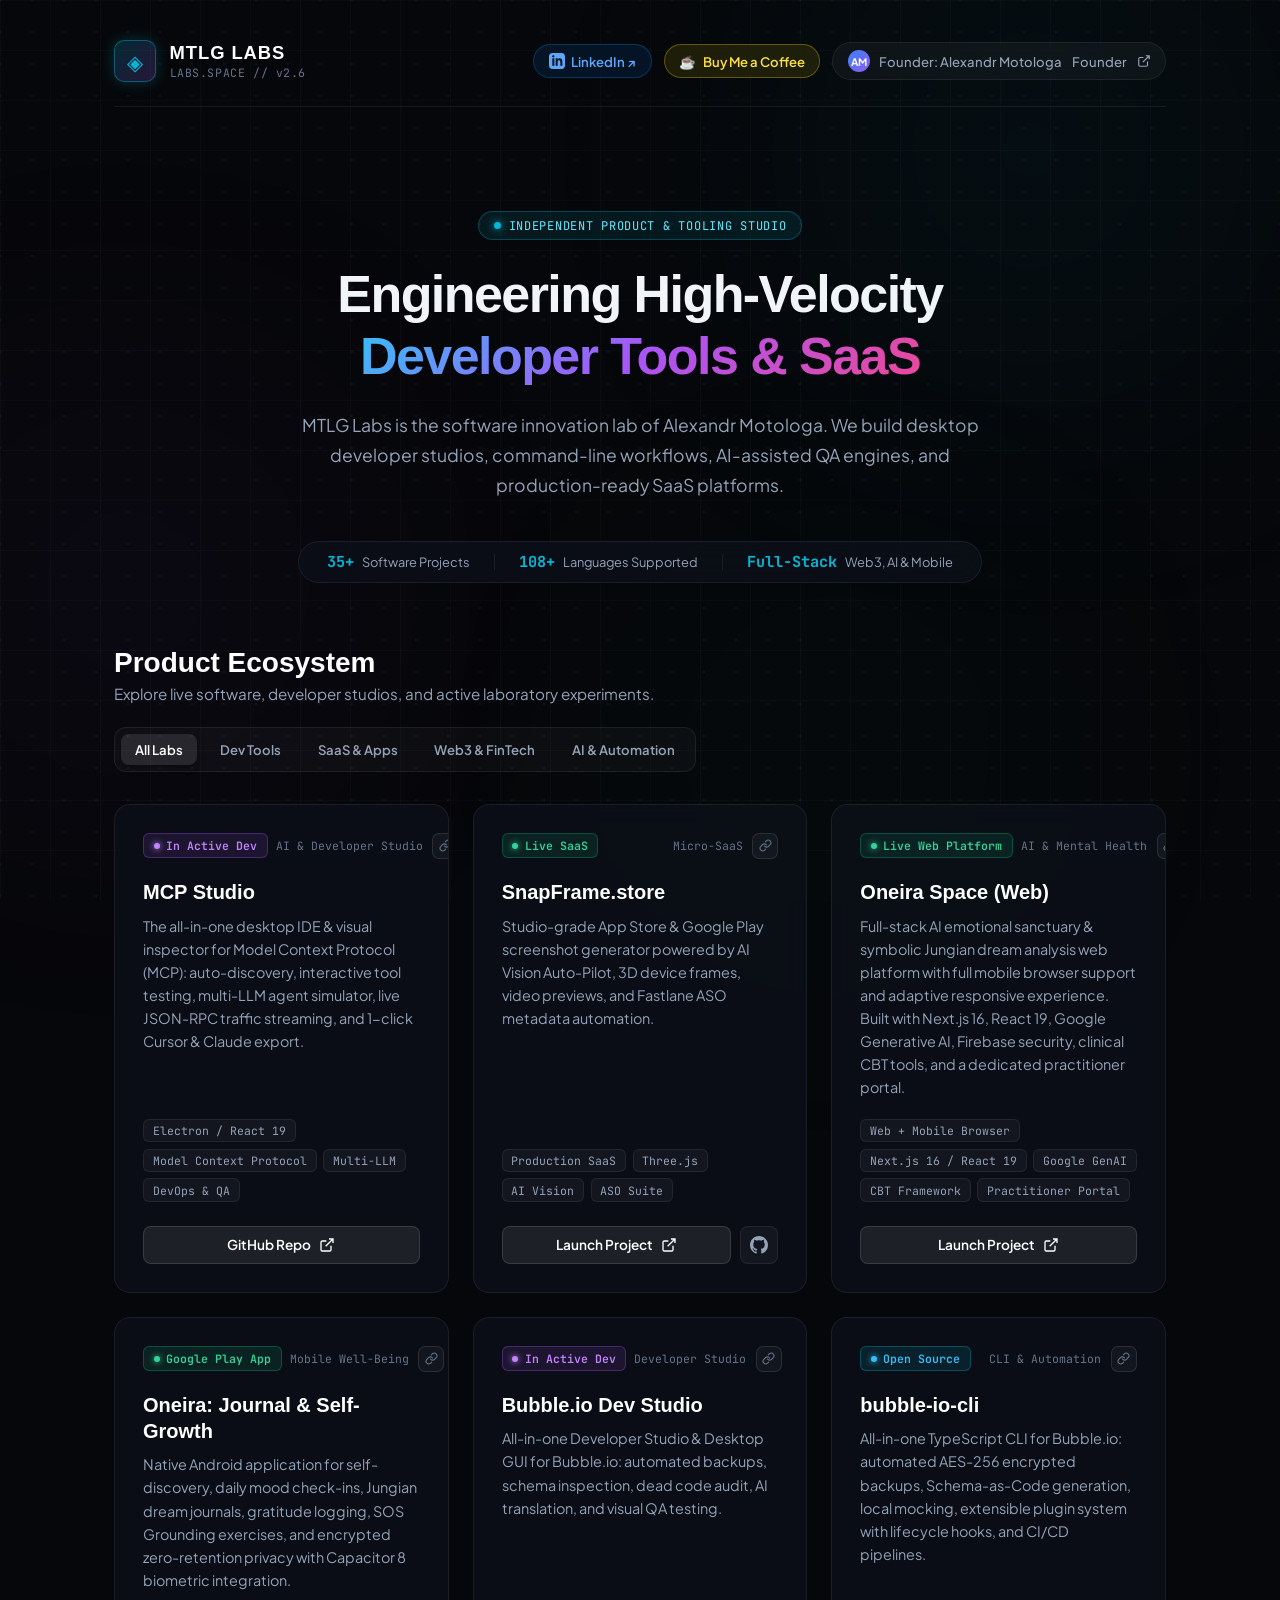
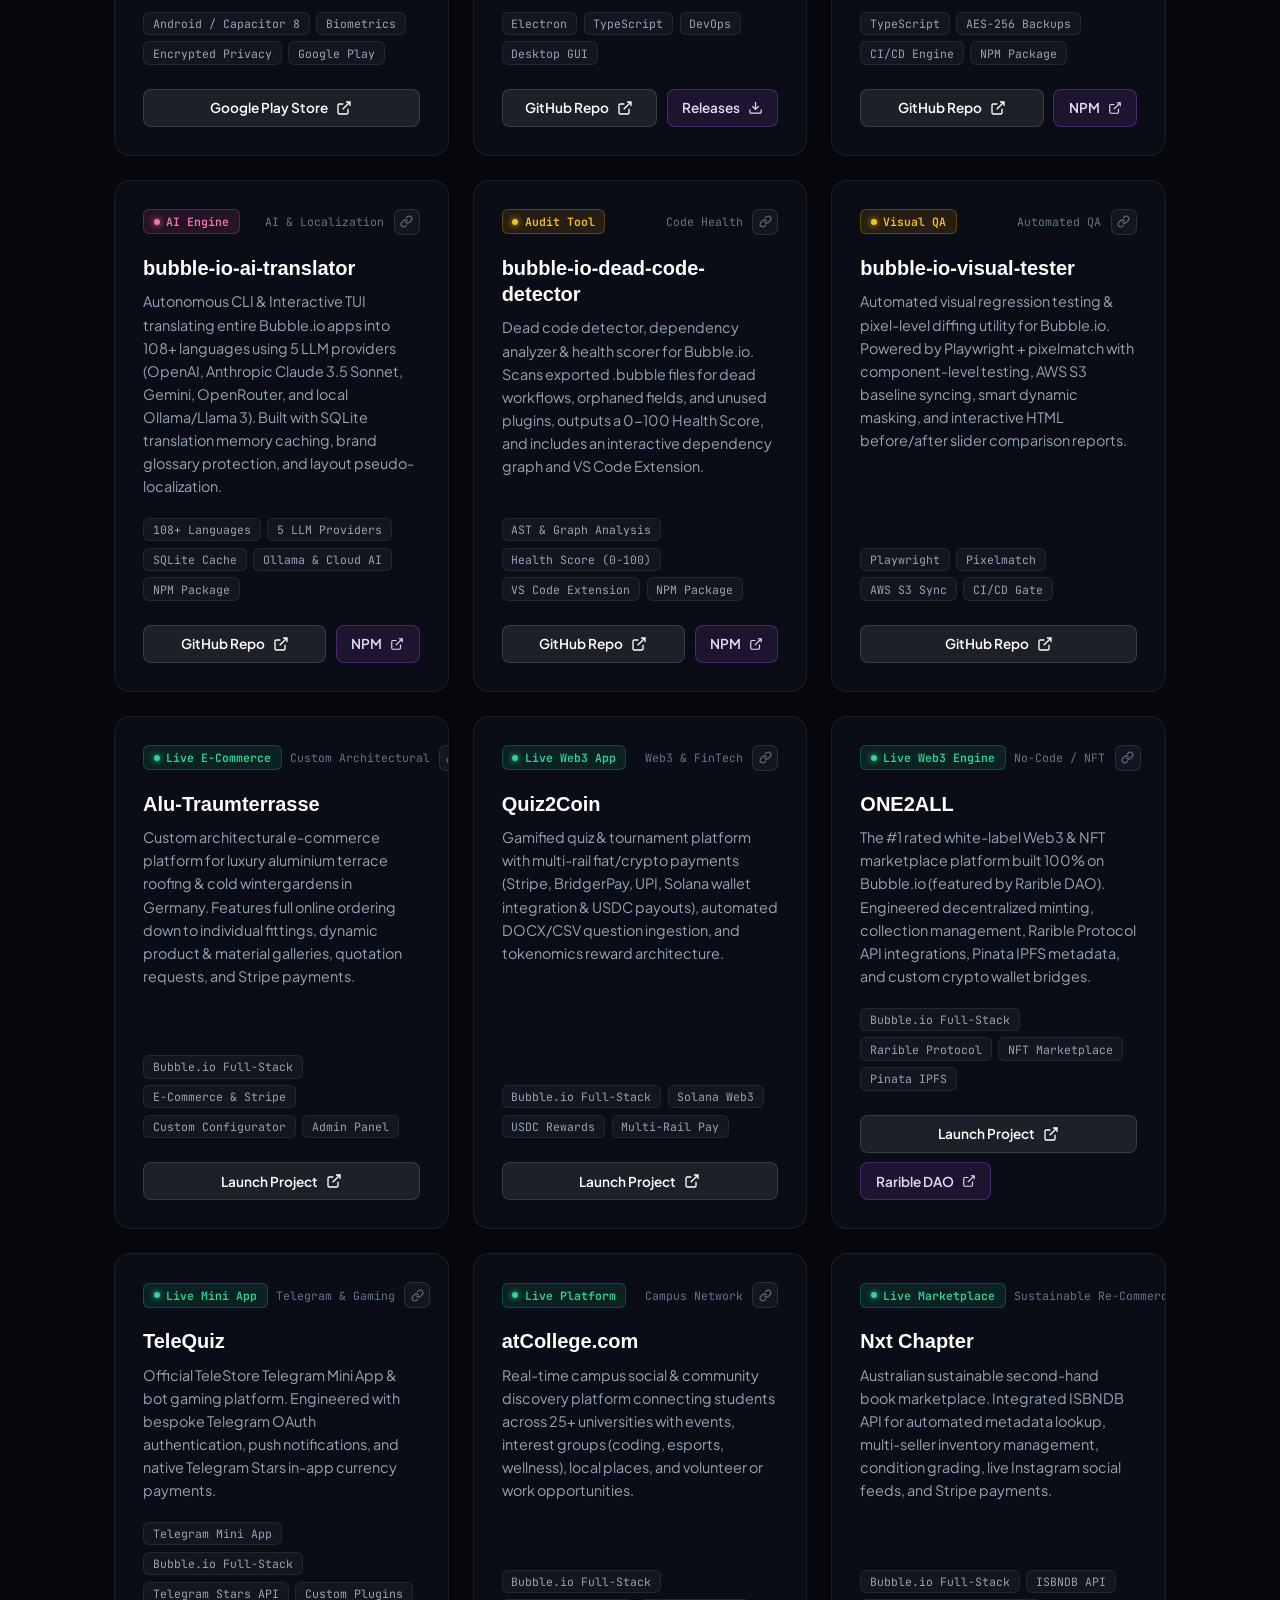
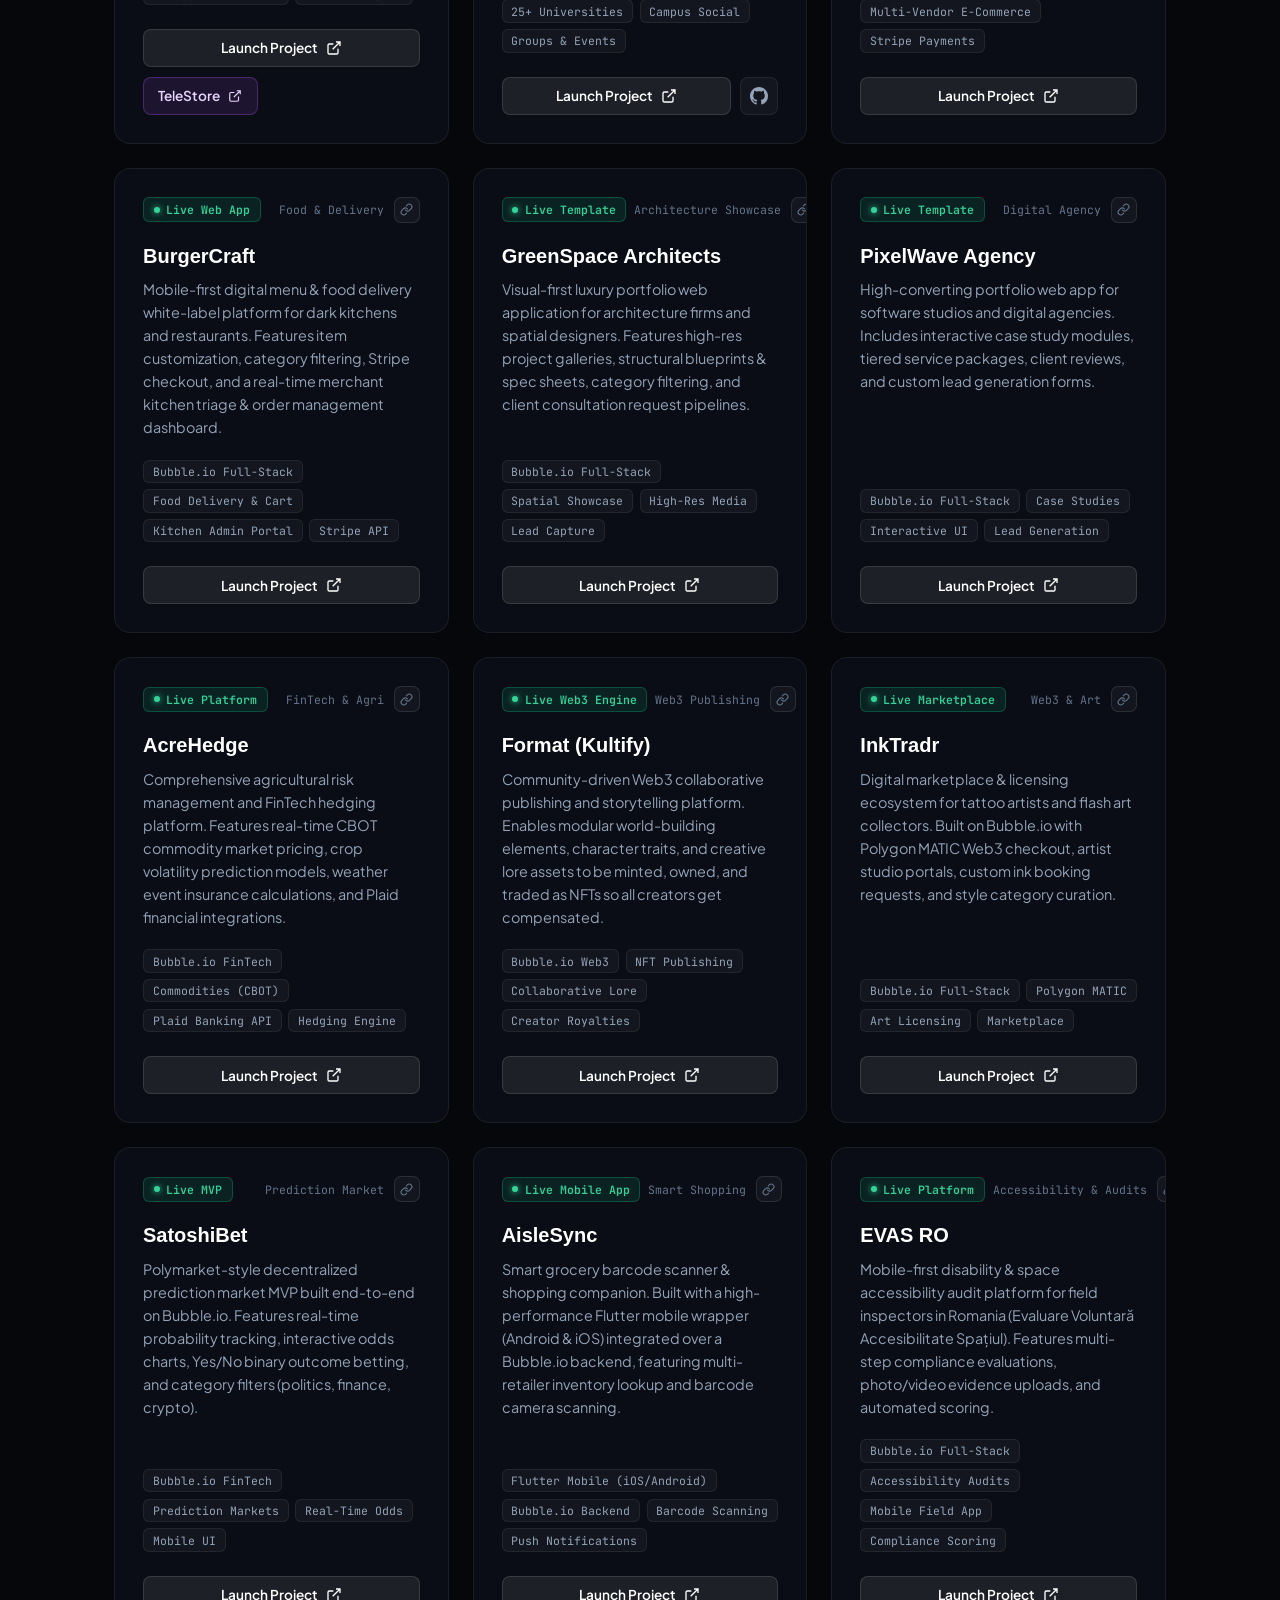
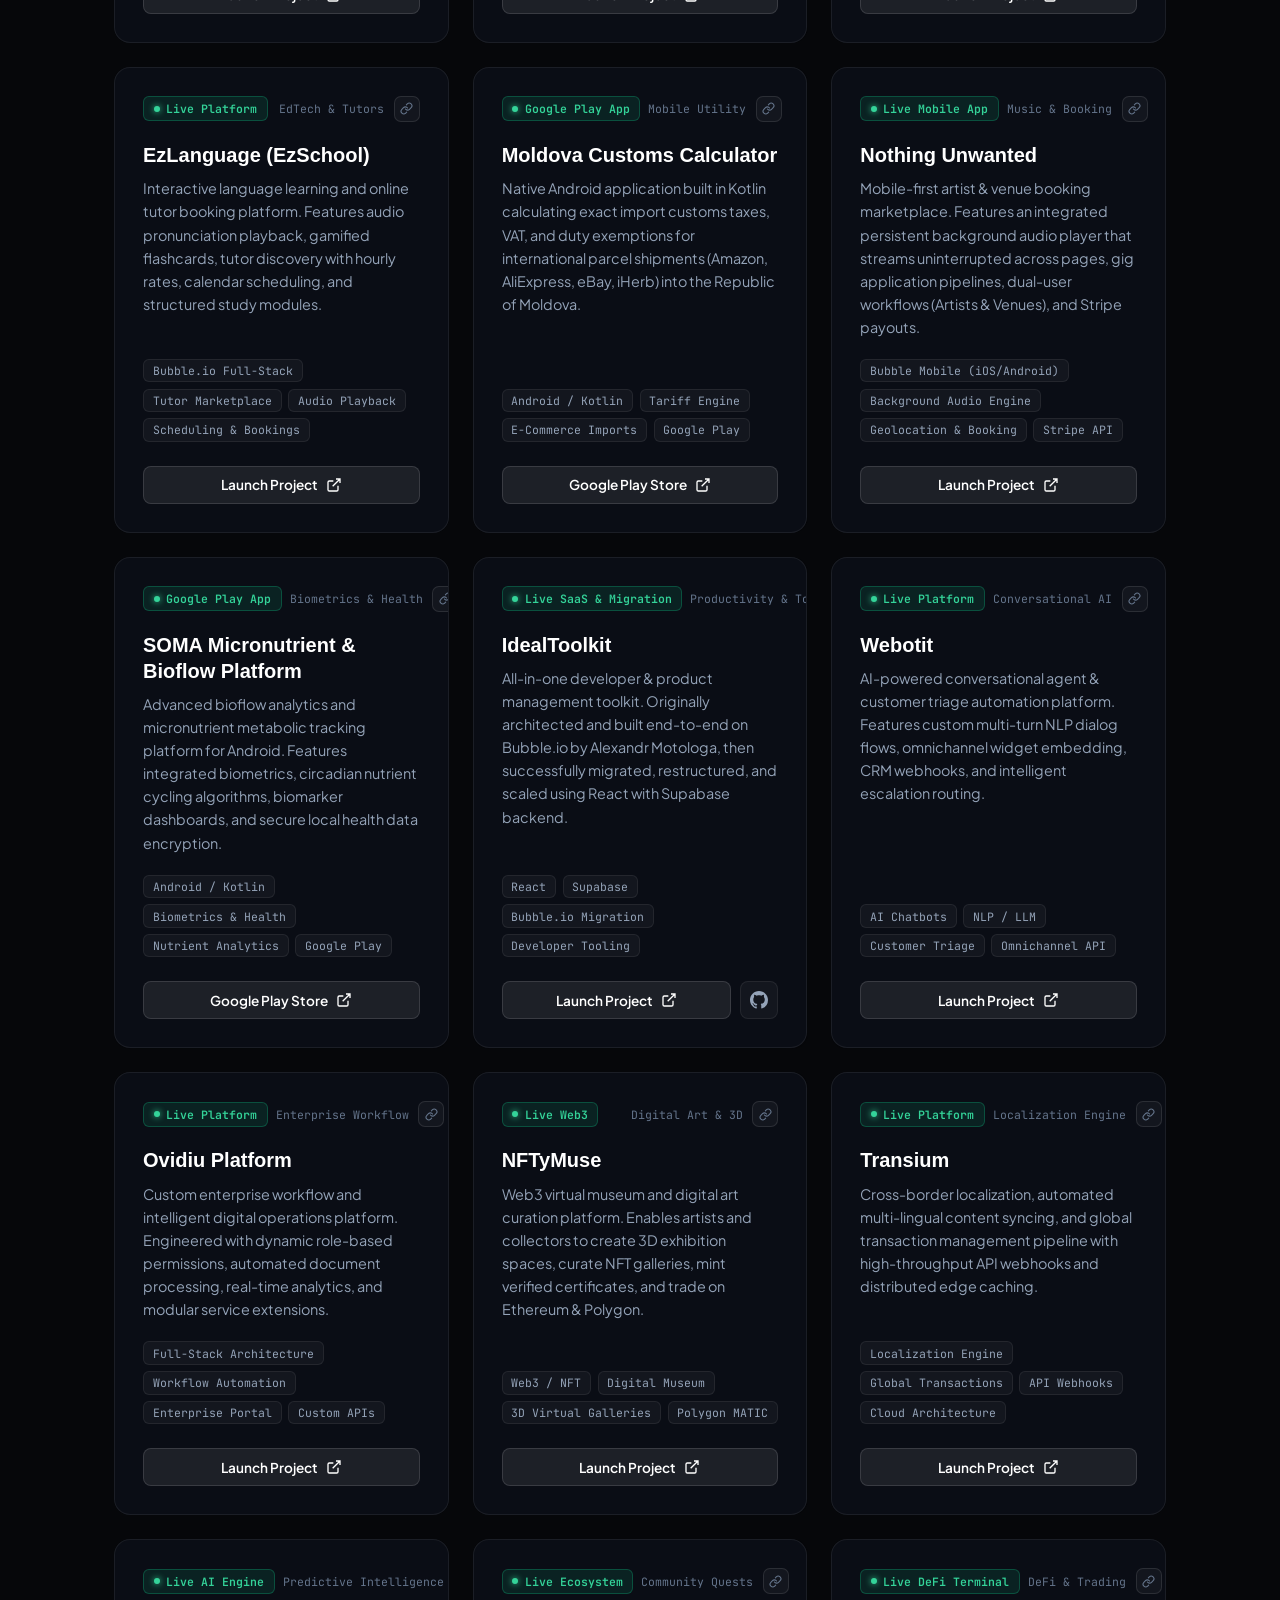
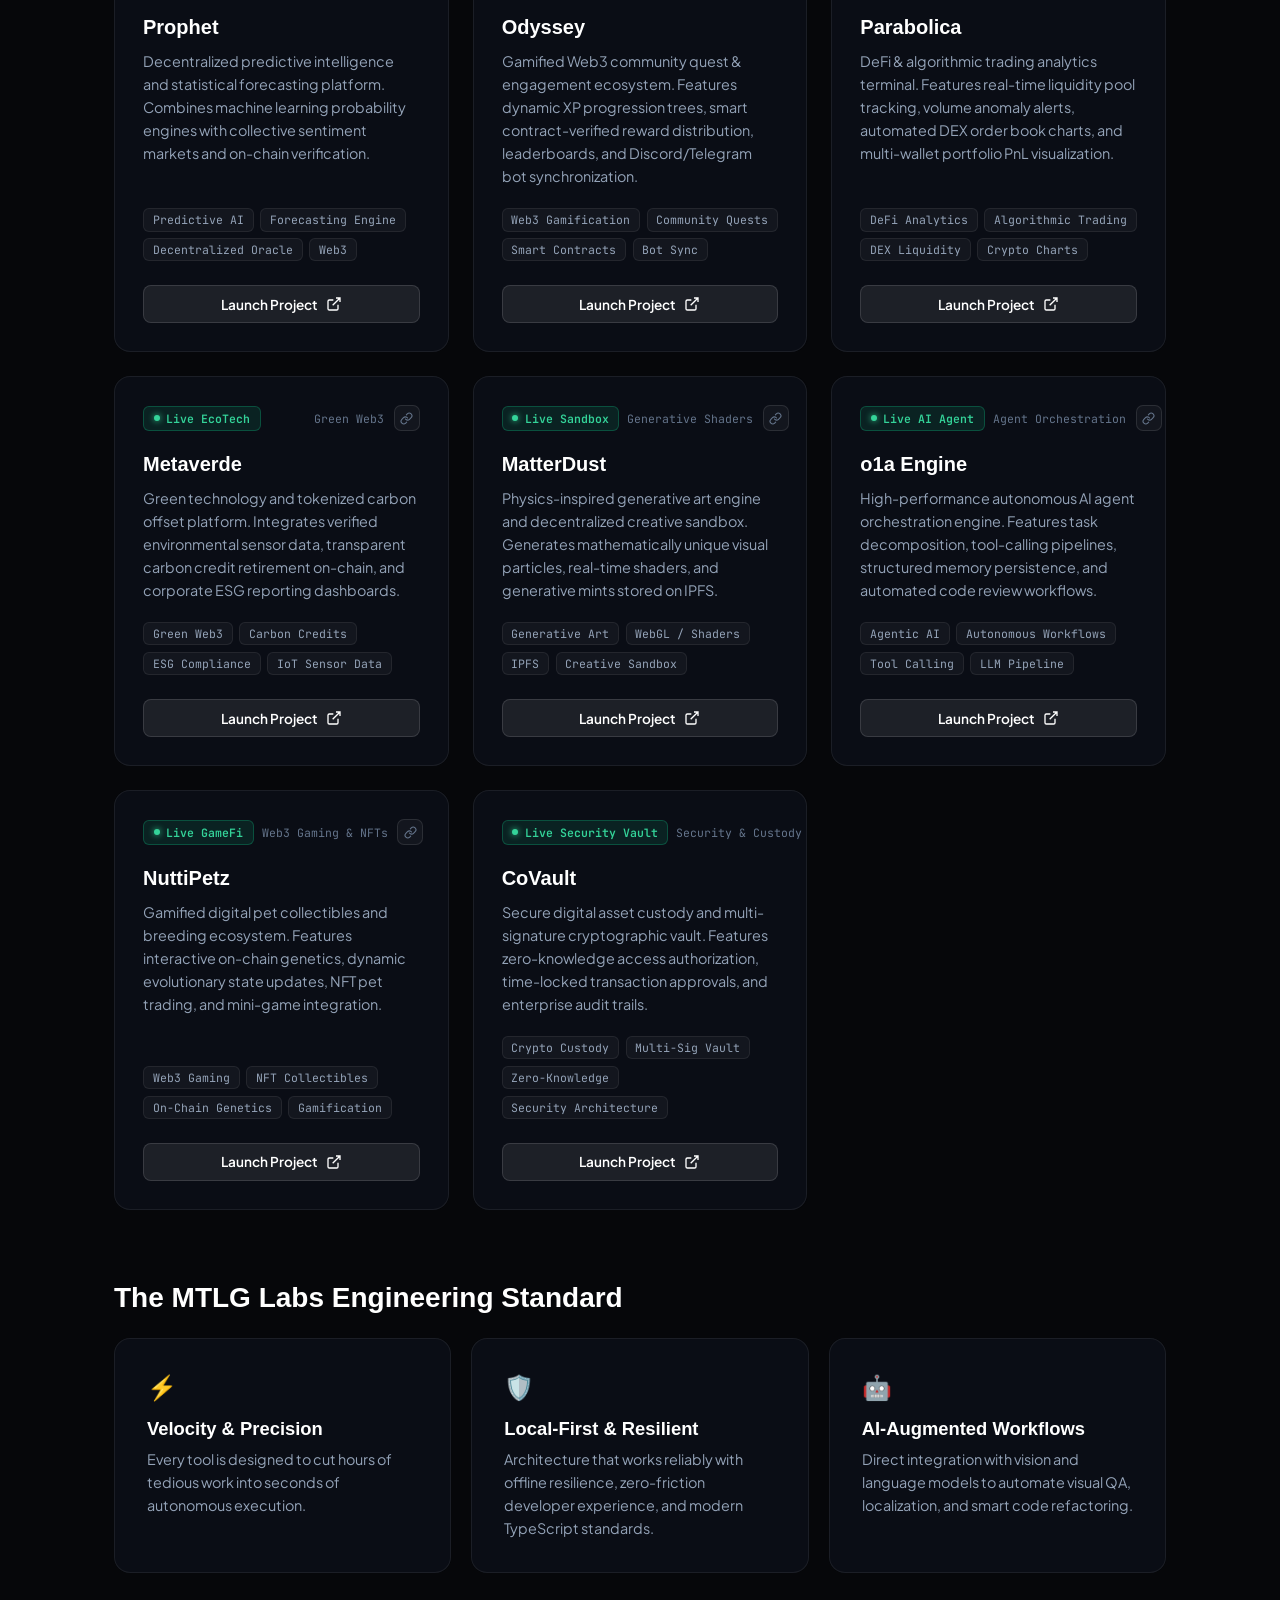
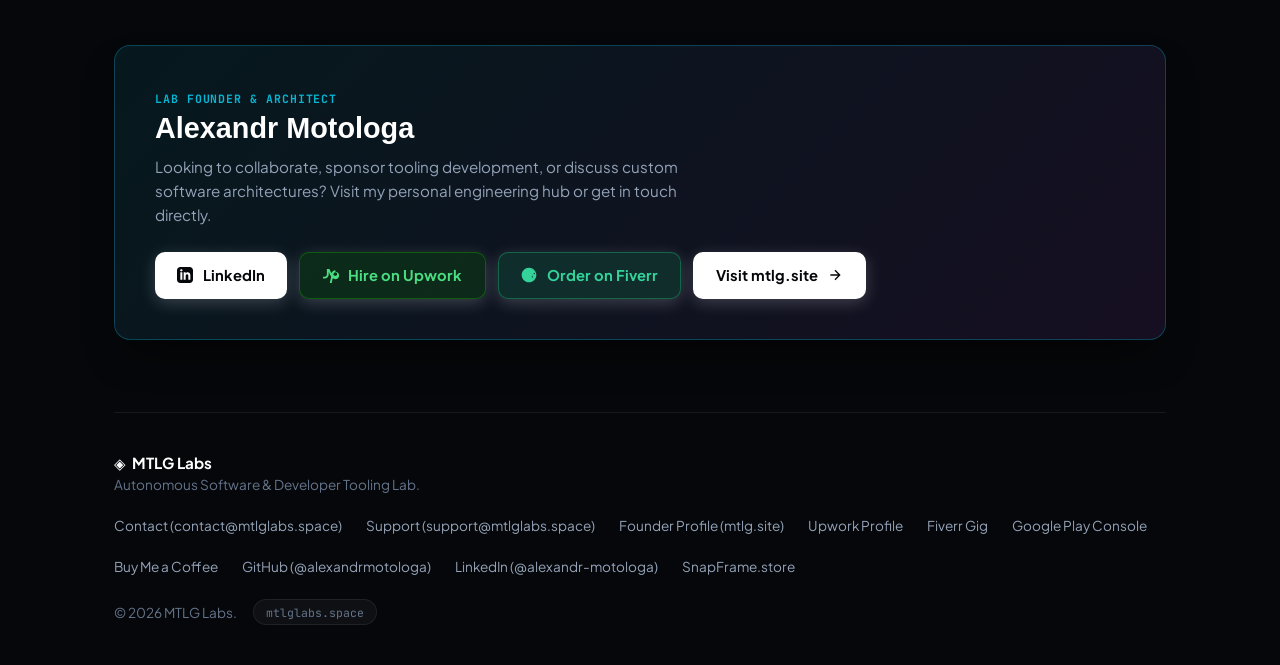
==== commit 6e482722: "feat: add project deep linking, share copy buttons and highlight animations" ====
--- a/index.html
+++ b/index.html
@@ -2,6 +2,13 @@
 <html lang="en" class="dark">
 <head>
   <meta charset="UTF-8" />
+  <!-- Instant Subdomain Router -->
+  <script>
+    if (window.location.hostname === 'mcp.mtlglabs.space') {
+      window.location.replace('https://www.mtlglabs.space/mcp' + window.location.search + window.location.hash);
+    }
+  </script>
+
   <meta name="viewport" content="width=device-width, initial-scale=1.0" />
 
   <!-- Primary Meta Tags -->
@@ -333,27 +340,6 @@
   flex-shrink: 0;
 }
 
-.linkedin-icon {
-  display: none;
-  flex-shrink: 0;
-}
-
-.nav-text-full {
-  display: inline;
-}
-
-.founder-full {
-  display: inline;
-}
-
-.founder-short {
-  display: none;
-}
-
-.founder-icon {
-  flex-shrink: 0;
-}
-
 /* Hero Section */
 .hero-section {
   text-align: center;
@@ -508,253 +494,6 @@
   box-shadow: 0 2px 8px rgba(0, 0, 0, 0.3);
 }
 
-
-.card-media {
-  width: 100%;
-  height: 180px;
-  border-radius: 10px;
-  overflow: hidden;
-  margin-bottom: 1.25rem;
-  background: rgba(0, 0, 0, 0.3);
-  border: 1px solid rgba(255, 255, 255, 0.08);
-  position: relative;
-}
-
-.card-media img {
-  width: 100%;
-  height: 100%;
-  object-fit: cover;
-  object-position: top center;
-  transition: transform 0.35s ease;
-  display: block;
-}
-
-.product-card:hover .card-media img {
-  transform: scale(1.04);
-}
-
-
-
-
-/* Enhanced Media & Pointer Drag-To-Scroll Carousel */
-.card-media,
-.project-media,
-.card-carousel,
-.project-carousel {
-  position: relative;
-  width: 100%;
-  height: 220px;
-  border-radius: 12px;
-  overflow: hidden;
-  margin-bottom: 1.25rem;
-  background: radial-gradient(circle at center, rgba(22, 27, 44, 0.8), rgba(6, 8, 14, 0.95));
-  border: 1px solid rgba(255, 255, 255, 0.08);
-  user-select: none;
-  -webkit-user-select: none;
-  box-shadow: inset 0 0 20px rgba(0, 0, 0, 0.5);
-  touch-action: pan-y pinch-zoom;
-}
-
-.project-media,
-.project-carousel {
-  margin: 0.85rem 0 1rem;
-  border-radius: var(--radius-sm, 12px);
-  border: 1px solid var(--card-border, rgba(255, 255, 255, 0.08));
-}
-
-.card-media,
-.project-media {
-  display: flex;
-  align-items: center;
-  justify-content: center;
-  padding: 8px;
-  box-sizing: border-box;
-}
-
-.card-media img,
-.project-media img {
-  width: 100%;
-  height: 100%;
-  max-width: 100%;
-  max-height: 100%;
-  object-fit: contain;
-  object-position: center;
-  display: block;
-  transition: transform 0.3s ease;
-  pointer-events: none;
-  -webkit-user-drag: none;
-  user-select: none;
-}
-
-.product-card:hover .card-media img,
-.project-card:hover .project-media img {
-  transform: scale(1.02);
-}
-
-/* Scroll-Snap Track */
-.carousel-track {
-  display: flex;
-  width: 100%;
-  height: 100%;
-  overflow-x: auto;
-  overflow-y: hidden;
-  scroll-snap-type: x mandatory;
-  scroll-behavior: smooth;
-  scrollbar-width: none;
-  -webkit-overflow-scrolling: touch;
-  cursor: grab;
-  user-select: none;
-  -webkit-user-select: none;
-  touch-action: pan-y pinch-zoom;
-}
-
-.carousel-track:active {
-  cursor: grabbing;
-}
-
-.carousel-track::-webkit-scrollbar {
-  display: none;
-}
-
-.carousel-slide {
-  flex: 0 0 100%;
-  width: 100%;
-  height: 100%;
-  scroll-snap-align: center;
-  scroll-snap-stop: always;
-  display: flex;
-  align-items: center;
-  justify-content: center;
-  padding: 8px;
-  box-sizing: border-box;
-  position: relative;
-  user-select: none;
-  -webkit-user-select: none;
-}
-
-.carousel-slide img {
-  width: 100%;
-  height: 100%;
-  max-width: 100%;
-  max-height: 100%;
-  object-fit: contain;
-  object-position: center;
-  display: block;
-  transition: transform 0.3s ease;
-  pointer-events: none;
-  -webkit-user-drag: none;
-  user-select: none;
-}
-
-.carousel-btn {
-  position: absolute;
-  top: 50%;
-  transform: translateY(-50%);
-  width: 32px;
-  height: 32px;
-  border-radius: 50%;
-  background: rgba(8, 12, 22, 0.85);
-  border: 1px solid rgba(255, 255, 255, 0.25);
-  color: #ffffff;
-  display: flex;
-  align-items: center;
-  justify-content: center;
-  cursor: pointer;
-  z-index: 10;
-  opacity: 0;
-  transition: all 0.2s ease;
-  backdrop-filter: blur(8px);
-  padding: 0;
-}
-
-.card-carousel:hover .carousel-btn,
-.project-carousel:hover .carousel-btn {
-  opacity: 1;
-}
-
-.carousel-prev {
-  left: 10px;
-}
-
-.carousel-next {
-  right: 10px;
-}
-
-.carousel-btn:hover {
-  background: rgba(6, 182, 212, 0.9);
-  border-color: rgba(255, 255, 255, 0.7);
-  transform: translateY(-50%) scale(1.1);
-  box-shadow: 0 0 12px rgba(6, 182, 212, 0.6);
-}
-
-.carousel-indicators {
-  position: absolute;
-  bottom: 8px;
-  left: 50%;
-  transform: translateX(-50%);
-  display: flex;
-  gap: 5px;
-  z-index: 10;
-  padding: 4px 9px;
-  background: rgba(5, 7, 14, 0.75);
-  border: 1px solid rgba(255, 255, 255, 0.1);
-  border-radius: 9999px;
-  backdrop-filter: blur(6px);
-}
-
-.carousel-dot {
-  width: 6px;
-  height: 6px;
-  border-radius: 50%;
-  background: rgba(255, 255, 255, 0.35);
-  cursor: pointer;
-  transition: all 0.25s ease;
-}
-
-.carousel-dot.active {
-  background: #38bdf8;
-  width: 16px;
-  border-radius: 4px;
-  box-shadow: 0 0 8px rgba(56, 189, 248, 0.7);
-}
-
-.carousel-badge {
-  position: absolute;
-  top: 8px;
-  right: 8px;
-  background: rgba(5, 7, 14, 0.8);
-  border: 1px solid rgba(255, 255, 255, 0.15);
-  color: #e2e8f0;
-  font-family: var(--font-mono, monospace);
-  font-size: 0.7rem;
-  font-weight: 600;
-  padding: 3px 8px;
-  border-radius: 6px;
-  z-index: 10;
-  backdrop-filter: blur(6px);
-}
-
-
-/* Interactive Spotlight Card Glassmorphism */
-.product-card,
-.card,
-.bento-card,
-.founder-card,
-.hero-card {
-  position: relative;
-  background-image: radial-gradient(
-    400px circle at var(--spotlight-x, -500px) var(--spotlight-y, -500px),
-    rgba(6, 182, 212, 0.08),
-    transparent 70%
-  );
-  transition: border-color 0.25s ease, transform 0.25s ease, box-shadow 0.25s ease;
-}
-
-.product-card:hover,
-.card:hover {
-  box-shadow: 0 12px 32px -8px rgba(6, 182, 212, 0.15);
-}
-
 /* Products Grid */
 .products-grid {
   display: grid;
@@ -773,6 +512,7 @@
   transition: all 0.25s cubic-bezier(0.4, 0, 0.2, 1);
   position: relative;
   overflow: hidden;
+  scroll-margin-top: 100px;
 }
 
 .product-card::before {
@@ -873,11 +613,110 @@
   box-shadow: 0 0 6px #fbbf24;
 }
 
+.card-top-right {
+  display: flex;
+  align-items: center;
+  gap: 0.6rem;
+}
+
 .cat-pill {
   font-family: var(--font-mono);
   font-size: 0.72rem;
   color: var(--text-dim);
   white-space: nowrap;
+}
+
+.card-share-btn {
+  display: inline-flex;
+  align-items: center;
+  justify-content: center;
+  width: 26px;
+  height: 26px;
+  border-radius: 7px;
+  background: rgba(255, 255, 255, 0.04);
+  border: 1px solid rgba(255, 255, 255, 0.1);
+  color: var(--text-dim);
+  cursor: pointer;
+  transition: all 0.2s cubic-bezier(0.4, 0, 0.2, 1);
+  position: relative;
+  flex-shrink: 0;
+  padding: 0;
+}
+
+.card-share-btn:hover {
+  background: rgba(6, 182, 212, 0.15);
+  border-color: rgba(6, 182, 212, 0.4);
+  color: var(--neon-cyan);
+  transform: translateY(-1px);
+  box-shadow: 0 0 10px rgba(6, 182, 212, 0.25);
+}
+
+.card-share-btn:active {
+  transform: scale(0.92);
+}
+
+.card-share-btn .check-icon {
+  display: none;
+  color: var(--neon-emerald);
+}
+
+.card-share-btn.copied {
+  background: rgba(16, 185, 129, 0.18);
+  border-color: rgba(16, 185, 129, 0.5);
+  color: var(--neon-emerald);
+  box-shadow: 0 0 12px rgba(16, 185, 129, 0.35);
+}
+
+.card-share-btn.copied .share-icon {
+  display: none;
+}
+
+.card-share-btn.copied .check-icon {
+  display: block;
+}
+
+/* Deep Link Target Highlight Animation */
+.product-card.highlighted-project {
+  animation: labs-card-pulse 3.5s cubic-bezier(0.22, 1, 0.36, 1) forwards;
+  z-index: 10;
+}
+
+@keyframes labs-card-pulse {
+  0% {
+    transform: translateY(0) scale(1);
+    border-color: rgba(6, 182, 212, 0.2);
+    box-shadow: 0 0 0 rgba(6, 182, 212, 0);
+  }
+  15% {
+    transform: translateY(-8px) scale(1.025);
+    border-color: rgba(6, 182, 212, 0.95);
+    box-shadow: 
+      0 0 0 4px rgba(6, 182, 212, 0.35),
+      0 20px 40px rgba(0, 0, 0, 0.8),
+      0 0 35px rgba(6, 182, 212, 0.55),
+      0 0 70px rgba(168, 85, 247, 0.35);
+  }
+  30% {
+    transform: translateY(-6px) scale(1.02);
+    border-color: rgba(168, 85, 247, 0.85);
+    box-shadow: 
+      0 0 0 3px rgba(168, 85, 247, 0.25),
+      0 18px 36px rgba(0, 0, 0, 0.7),
+      0 0 30px rgba(168, 85, 247, 0.45);
+  }
+  70% {
+    transform: translateY(-3px) scale(1.01);
+    border-color: rgba(6, 182, 212, 0.6);
+    box-shadow: 
+      0 0 0 2px rgba(6, 182, 212, 0.2),
+      0 12px 28px rgba(0, 0, 0, 0.6),
+      0 0 20px rgba(6, 182, 212, 0.3);
+  }
+  100% {
+    transform: translateY(0) scale(1);
+    border-color: var(--card-border);
+    box-shadow: none;
+  }
 }
 
 .card-main {
@@ -1184,40 +1023,6 @@
     padding: 2rem 1.25rem;
   }
   
-  /* Compact Navbar Actions under 900px */
-  .nav-personal-link {
-    padding: 0.45rem 0.65rem;
-    gap: 0;
-  }
-  .nav-personal-link .linkedin-icon {
-    display: inline-block;
-  }
-  .nav-personal-link .nav-text-full {
-    display: none;
-  }
-
-  .bmc-badge {
-    padding: 0.45rem 0.65rem;
-    gap: 0;
-  }
-  .bmc-badge .nav-text-full {
-    display: none;
-  }
-
-  .creator-badge {
-    padding: 0.45rem 0.75rem;
-    gap: 0.4rem;
-  }
-  .creator-badge .avatar-small {
-    display: none;
-  }
-  .creator-badge .founder-full {
-    display: none;
-  }
-  .creator-badge .founder-short {
-    display: inline;
-  }
-  
   .products-grid {
     grid-template-columns: repeat(auto-fill, minmax(280px, 1fr));
     gap: 1.25rem;
@@ -1571,6 +1376,37 @@
     gap: 0.5rem;
   }
 }
+
+/* Toast Notification */
+.toast {
+  position: fixed;
+  bottom: 2rem;
+  right: 2rem;
+  background: rgba(13, 16, 26, 0.94);
+  border: 1px solid rgba(6, 182, 212, 0.4);
+  color: #f1f5f9;
+  padding: 0.85rem 1.4rem;
+  border-radius: 12px;
+  font-size: 0.88rem;
+  font-weight: 500;
+  backdrop-filter: blur(16px);
+  box-shadow: 0 10px 30px rgba(0, 0, 0, 0.6), 0 0 20px rgba(6, 182, 212, 0.25);
+  opacity: 0;
+  transform: translateY(16px) scale(0.96);
+  pointer-events: none;
+  transition: all 0.3s cubic-bezier(0.16, 1, 0.3, 1);
+  z-index: 9999;
+  display: flex;
+  align-items: center;
+  gap: 0.6rem;
+}
+
+.toast.show {
+  opacity: 1;
+  transform: translateY(0) scale(1);
+  pointer-events: auto;
+}
+
 
 </style>
 </head>
@@ -1668,12 +1504,18 @@
 
         <div class="products-grid" id="products-grid">
           <!-- Project: MCP Studio -->
-          <div class="product-card" data-category="devtools">
+          <div class="product-card" id="mcp-studio" data-category="devtools" data-project-id="mcp-studio" data-project-title="MCP Studio">
             <div class="card-top">
               <span class="status-pill status-dev">
                 <span class="pulse-dot"></span> In Active Dev
               </span>
-              <span class="cat-pill">AI & Developer Studio</span>
+              <div class="card-top-right">
+                <span class="cat-pill">AI & Developer Studio</span>
+                <button type="button" class="card-share-btn" data-project-id="mcp-studio" data-project-title="MCP Studio" title="Copy direct link to MCP Studio" aria-label="Copy direct link to MCP Studio">
+                  <svg class="share-icon" viewBox="0 0 24 24" width="13" height="13" fill="none" stroke="currentColor" stroke-width="2" stroke-linecap="round" stroke-linejoin="round"><path d="M10 13a5 5 0 0 0 7.54.54l3-3a5 5 0 0 0-7.07-7.07l-1.72 1.71"></path><path d="M14 11a5 5 0 0 0-7.54-.54l-3 3a5 5 0 0 0 7.07 7.07l1.71-1.71"></path></svg>
+                  <svg class="check-icon" viewBox="0 0 24 24" width="13" height="13" fill="none" stroke="currentColor" stroke-width="2.5" stroke-linecap="round" stroke-linejoin="round"><polyline points="20 6 9 17 4 12"></polyline></svg>
+                </button>
+              </div>
             </div>
             <div class="card-main">
               <h3 class="product-name">MCP Studio</h3>
@@ -1694,12 +1536,18 @@
           </div>
 
           <!-- Project: SnapFrame.store -->
-          <div class="product-card" data-category="saas">
+          <div class="product-card" id="snapframe" data-category="saas" data-project-id="snapframe" data-project-title="SnapFrame.store">
             <div class="card-top">
               <span class="status-pill status-live">
                 <span class="pulse-dot"></span> Live SaaS
               </span>
-              <span class="cat-pill">Micro-SaaS</span>
+              <div class="card-top-right">
+                <span class="cat-pill">Micro-SaaS</span>
+                <button type="button" class="card-share-btn" data-project-id="snapframe" data-project-title="SnapFrame.store" title="Copy direct link to SnapFrame.store" aria-label="Copy direct link to SnapFrame.store">
+                  <svg class="share-icon" viewBox="0 0 24 24" width="13" height="13" fill="none" stroke="currentColor" stroke-width="2" stroke-linecap="round" stroke-linejoin="round"><path d="M10 13a5 5 0 0 0 7.54.54l3-3a5 5 0 0 0-7.07-7.07l-1.72 1.71"></path><path d="M14 11a5 5 0 0 0-7.54-.54l-3 3a5 5 0 0 0 7.07 7.07l1.71-1.71"></path></svg>
+                  <svg class="check-icon" viewBox="0 0 24 24" width="13" height="13" fill="none" stroke="currentColor" stroke-width="2.5" stroke-linecap="round" stroke-linejoin="round"><polyline points="20 6 9 17 4 12"></polyline></svg>
+                </button>
+              </div>
             </div>
             <div class="card-main">
               <h3 class="product-name">SnapFrame.store</h3>
@@ -1723,12 +1571,18 @@
           </div>
 
           <!-- Project: Oneira Space (Web) -->
-          <div class="product-card" data-category="ai">
+          <div class="product-card" id="oneira-web" data-category="ai" data-project-id="oneira-web" data-project-title="Oneira Space (Web)">
             <div class="card-top">
               <span class="status-pill status-live">
                 <span class="pulse-dot"></span> Live Web Platform
               </span>
-              <span class="cat-pill">AI & Mental Health</span>
+              <div class="card-top-right">
+                <span class="cat-pill">AI & Mental Health</span>
+                <button type="button" class="card-share-btn" data-project-id="oneira-web" data-project-title="Oneira Space (Web)" title="Copy direct link to Oneira Space (Web)" aria-label="Copy direct link to Oneira Space (Web)">
+                  <svg class="share-icon" viewBox="0 0 24 24" width="13" height="13" fill="none" stroke="currentColor" stroke-width="2" stroke-linecap="round" stroke-linejoin="round"><path d="M10 13a5 5 0 0 0 7.54.54l3-3a5 5 0 0 0-7.07-7.07l-1.72 1.71"></path><path d="M14 11a5 5 0 0 0-7.54-.54l-3 3a5 5 0 0 0 7.07 7.07l1.71-1.71"></path></svg>
+                  <svg class="check-icon" viewBox="0 0 24 24" width="13" height="13" fill="none" stroke="currentColor" stroke-width="2.5" stroke-linecap="round" stroke-linejoin="round"><polyline points="20 6 9 17 4 12"></polyline></svg>
+                </button>
+              </div>
             </div>
             <div class="card-main">
               <h3 class="product-name">Oneira Space (Web)</h3>
@@ -1750,12 +1604,18 @@
           </div>
 
           <!-- Project: Oneira: Journal & Self-Growth -->
-          <div class="product-card" data-category="saas">
+          <div class="product-card" id="oneira-app" data-category="saas" data-project-id="oneira-app" data-project-title="Oneira: Journal & Self-Growth">
             <div class="card-top">
               <span class="status-pill status-live">
                 <span class="pulse-dot"></span> Google Play App
               </span>
-              <span class="cat-pill">Mobile Well-Being</span>
+              <div class="card-top-right">
+                <span class="cat-pill">Mobile Well-Being</span>
+                <button type="button" class="card-share-btn" data-project-id="oneira-app" data-project-title="Oneira: Journal & Self-Growth" title="Copy direct link to Oneira: Journal & Self-Growth" aria-label="Copy direct link to Oneira: Journal & Self-Growth">
+                  <svg class="share-icon" viewBox="0 0 24 24" width="13" height="13" fill="none" stroke="currentColor" stroke-width="2" stroke-linecap="round" stroke-linejoin="round"><path d="M10 13a5 5 0 0 0 7.54.54l3-3a5 5 0 0 0-7.07-7.07l-1.72 1.71"></path><path d="M14 11a5 5 0 0 0-7.54-.54l-3 3a5 5 0 0 0 7.07 7.07l1.71-1.71"></path></svg>
+                  <svg class="check-icon" viewBox="0 0 24 24" width="13" height="13" fill="none" stroke="currentColor" stroke-width="2.5" stroke-linecap="round" stroke-linejoin="round"><polyline points="20 6 9 17 4 12"></polyline></svg>
+                </button>
+              </div>
             </div>
             <div class="card-main">
               <h3 class="product-name">Oneira: Journal & Self-Growth</h3>
@@ -1776,12 +1636,18 @@
           </div>
 
           <!-- Project: Bubble.io Dev Studio -->
-          <div class="product-card" data-category="devtools">
+          <div class="product-card" id="bubble-dev-studio" data-category="devtools" data-project-id="bubble-dev-studio" data-project-title="Bubble.io Dev Studio">
             <div class="card-top">
               <span class="status-pill status-dev">
                 <span class="pulse-dot"></span> In Active Dev
               </span>
-              <span class="cat-pill">Developer Studio</span>
+              <div class="card-top-right">
+                <span class="cat-pill">Developer Studio</span>
+                <button type="button" class="card-share-btn" data-project-id="bubble-dev-studio" data-project-title="Bubble.io Dev Studio" title="Copy direct link to Bubble.io Dev Studio" aria-label="Copy direct link to Bubble.io Dev Studio">
+                  <svg class="share-icon" viewBox="0 0 24 24" width="13" height="13" fill="none" stroke="currentColor" stroke-width="2" stroke-linecap="round" stroke-linejoin="round"><path d="M10 13a5 5 0 0 0 7.54.54l3-3a5 5 0 0 0-7.07-7.07l-1.72 1.71"></path><path d="M14 11a5 5 0 0 0-7.54-.54l-3 3a5 5 0 0 0 7.07 7.07l1.71-1.71"></path></svg>
+                  <svg class="check-icon" viewBox="0 0 24 24" width="13" height="13" fill="none" stroke="currentColor" stroke-width="2.5" stroke-linecap="round" stroke-linejoin="round"><polyline points="20 6 9 17 4 12"></polyline></svg>
+                </button>
+              </div>
             </div>
             <div class="card-main">
               <h3 class="product-name">Bubble.io Dev Studio</h3>
@@ -1806,12 +1672,18 @@
           </div>
 
           <!-- Project: bubble-io-cli -->
-          <div class="product-card" data-category="devtools">
+          <div class="product-card" id="bubble-cli" data-category="devtools" data-project-id="bubble-cli" data-project-title="bubble-io-cli">
             <div class="card-top">
               <span class="status-pill status-oss">
                 <span class="pulse-dot"></span> Open Source
               </span>
-              <span class="cat-pill">CLI & Automation</span>
+              <div class="card-top-right">
+                <span class="cat-pill">CLI & Automation</span>
+                <button type="button" class="card-share-btn" data-project-id="bubble-cli" data-project-title="bubble-io-cli" title="Copy direct link to bubble-io-cli" aria-label="Copy direct link to bubble-io-cli">
+                  <svg class="share-icon" viewBox="0 0 24 24" width="13" height="13" fill="none" stroke="currentColor" stroke-width="2" stroke-linecap="round" stroke-linejoin="round"><path d="M10 13a5 5 0 0 0 7.54.54l3-3a5 5 0 0 0-7.07-7.07l-1.72 1.71"></path><path d="M14 11a5 5 0 0 0-7.54-.54l-3 3a5 5 0 0 0 7.07 7.07l1.71-1.71"></path></svg>
+                  <svg class="check-icon" viewBox="0 0 24 24" width="13" height="13" fill="none" stroke="currentColor" stroke-width="2.5" stroke-linecap="round" stroke-linejoin="round"><polyline points="20 6 9 17 4 12"></polyline></svg>
+                </button>
+              </div>
             </div>
             <div class="card-main">
               <h3 class="product-name">bubble-io-cli</h3>
@@ -1836,12 +1708,18 @@
           </div>
 
           <!-- Project: bubble-io-ai-translator -->
-          <div class="product-card" data-category="ai">
+          <div class="product-card" id="bubble-ai-translator" data-category="ai" data-project-id="bubble-ai-translator" data-project-title="bubble-io-ai-translator">
             <div class="card-top">
               <span class="status-pill status-ai">
                 <span class="pulse-dot"></span> AI Engine
               </span>
-              <span class="cat-pill">AI & Localization</span>
+              <div class="card-top-right">
+                <span class="cat-pill">AI & Localization</span>
+                <button type="button" class="card-share-btn" data-project-id="bubble-ai-translator" data-project-title="bubble-io-ai-translator" title="Copy direct link to bubble-io-ai-translator" aria-label="Copy direct link to bubble-io-ai-translator">
+                  <svg class="share-icon" viewBox="0 0 24 24" width="13" height="13" fill="none" stroke="currentColor" stroke-width="2" stroke-linecap="round" stroke-linejoin="round"><path d="M10 13a5 5 0 0 0 7.54.54l3-3a5 5 0 0 0-7.07-7.07l-1.72 1.71"></path><path d="M14 11a5 5 0 0 0-7.54-.54l-3 3a5 5 0 0 0 7.07 7.07l1.71-1.71"></path></svg>
+                  <svg class="check-icon" viewBox="0 0 24 24" width="13" height="13" fill="none" stroke="currentColor" stroke-width="2.5" stroke-linecap="round" stroke-linejoin="round"><polyline points="20 6 9 17 4 12"></polyline></svg>
+                </button>
+              </div>
             </div>
             <div class="card-main">
               <h3 class="product-name">bubble-io-ai-translator</h3>
@@ -1867,12 +1745,18 @@
           </div>
 
           <!-- Project: bubble-io-dead-code-detector -->
-          <div class="product-card" data-category="devtools">
+          <div class="product-card" id="bubble-dead-code-detector" data-category="devtools" data-project-id="bubble-dead-code-detector" data-project-title="bubble-io-dead-code-detector">
             <div class="card-top">
               <span class="status-pill status-tool">
                 <span class="pulse-dot"></span> Audit Tool
               </span>
-              <span class="cat-pill">Code Health</span>
+              <div class="card-top-right">
+                <span class="cat-pill">Code Health</span>
+                <button type="button" class="card-share-btn" data-project-id="bubble-dead-code-detector" data-project-title="bubble-io-dead-code-detector" title="Copy direct link to bubble-io-dead-code-detector" aria-label="Copy direct link to bubble-io-dead-code-detector">
+                  <svg class="share-icon" viewBox="0 0 24 24" width="13" height="13" fill="none" stroke="currentColor" stroke-width="2" stroke-linecap="round" stroke-linejoin="round"><path d="M10 13a5 5 0 0 0 7.54.54l3-3a5 5 0 0 0-7.07-7.07l-1.72 1.71"></path><path d="M14 11a5 5 0 0 0-7.54-.54l-3 3a5 5 0 0 0 7.07 7.07l1.71-1.71"></path></svg>
+                  <svg class="check-icon" viewBox="0 0 24 24" width="13" height="13" fill="none" stroke="currentColor" stroke-width="2.5" stroke-linecap="round" stroke-linejoin="round"><polyline points="20 6 9 17 4 12"></polyline></svg>
+                </button>
+              </div>
             </div>
             <div class="card-main">
               <h3 class="product-name">bubble-io-dead-code-detector</h3>
@@ -1897,12 +1781,18 @@
           </div>
 
           <!-- Project: bubble-io-visual-tester -->
-          <div class="product-card" data-category="devtools">
+          <div class="product-card" id="bubble-visual-tester" data-category="devtools" data-project-id="bubble-visual-tester" data-project-title="bubble-io-visual-tester">
             <div class="card-top">
               <span class="status-pill status-tool">
                 <span class="pulse-dot"></span> Visual QA
               </span>
-              <span class="cat-pill">Automated QA</span>
+              <div class="card-top-right">
+                <span class="cat-pill">Automated QA</span>
+                <button type="button" class="card-share-btn" data-project-id="bubble-visual-tester" data-project-title="bubble-io-visual-tester" title="Copy direct link to bubble-io-visual-tester" aria-label="Copy direct link to bubble-io-visual-tester">
+                  <svg class="share-icon" viewBox="0 0 24 24" width="13" height="13" fill="none" stroke="currentColor" stroke-width="2" stroke-linecap="round" stroke-linejoin="round"><path d="M10 13a5 5 0 0 0 7.54.54l3-3a5 5 0 0 0-7.07-7.07l-1.72 1.71"></path><path d="M14 11a5 5 0 0 0-7.54-.54l-3 3a5 5 0 0 0 7.07 7.07l1.71-1.71"></path></svg>
+                  <svg class="check-icon" viewBox="0 0 24 24" width="13" height="13" fill="none" stroke="currentColor" stroke-width="2.5" stroke-linecap="round" stroke-linejoin="round"><polyline points="20 6 9 17 4 12"></polyline></svg>
+                </button>
+              </div>
             </div>
             <div class="card-main">
               <h3 class="product-name">bubble-io-visual-tester</h3>
@@ -1923,12 +1813,18 @@
           </div>
 
           <!-- Project: Alu-Traumterrasse -->
-          <div class="product-card" data-category="saas">
+          <div class="product-card" id="alu-traumterrasse" data-category="saas" data-project-id="alu-traumterrasse" data-project-title="Alu-Traumterrasse">
             <div class="card-top">
               <span class="status-pill status-live">
                 <span class="pulse-dot"></span> Live E-Commerce
               </span>
-              <span class="cat-pill">Custom Architectural</span>
+              <div class="card-top-right">
+                <span class="cat-pill">Custom Architectural</span>
+                <button type="button" class="card-share-btn" data-project-id="alu-traumterrasse" data-project-title="Alu-Traumterrasse" title="Copy direct link to Alu-Traumterrasse" aria-label="Copy direct link to Alu-Traumterrasse">
+                  <svg class="share-icon" viewBox="0 0 24 24" width="13" height="13" fill="none" stroke="currentColor" stroke-width="2" stroke-linecap="round" stroke-linejoin="round"><path d="M10 13a5 5 0 0 0 7.54.54l3-3a5 5 0 0 0-7.07-7.07l-1.72 1.71"></path><path d="M14 11a5 5 0 0 0-7.54-.54l-3 3a5 5 0 0 0 7.07 7.07l1.71-1.71"></path></svg>
+                  <svg class="check-icon" viewBox="0 0 24 24" width="13" height="13" fill="none" stroke="currentColor" stroke-width="2.5" stroke-linecap="round" stroke-linejoin="round"><polyline points="20 6 9 17 4 12"></polyline></svg>
+                </button>
+              </div>
             </div>
             <div class="card-main">
               <h3 class="product-name">Alu-Traumterrasse</h3>
@@ -1949,12 +1845,18 @@
           </div>
 
           <!-- Project: Quiz2Coin -->
-          <div class="product-card" data-category="web3">
+          <div class="product-card" id="quiz2coin" data-category="web3" data-project-id="quiz2coin" data-project-title="Quiz2Coin">
             <div class="card-top">
               <span class="status-pill status-live">
                 <span class="pulse-dot"></span> Live Web3 App
               </span>
-              <span class="cat-pill">Web3 & FinTech</span>
+              <div class="card-top-right">
+                <span class="cat-pill">Web3 & FinTech</span>
+                <button type="button" class="card-share-btn" data-project-id="quiz2coin" data-project-title="Quiz2Coin" title="Copy direct link to Quiz2Coin" aria-label="Copy direct link to Quiz2Coin">
+                  <svg class="share-icon" viewBox="0 0 24 24" width="13" height="13" fill="none" stroke="currentColor" stroke-width="2" stroke-linecap="round" stroke-linejoin="round"><path d="M10 13a5 5 0 0 0 7.54.54l3-3a5 5 0 0 0-7.07-7.07l-1.72 1.71"></path><path d="M14 11a5 5 0 0 0-7.54-.54l-3 3a5 5 0 0 0 7.07 7.07l1.71-1.71"></path></svg>
+                  <svg class="check-icon" viewBox="0 0 24 24" width="13" height="13" fill="none" stroke="currentColor" stroke-width="2.5" stroke-linecap="round" stroke-linejoin="round"><polyline points="20 6 9 17 4 12"></polyline></svg>
+                </button>
+              </div>
             </div>
             <div class="card-main">
               <h3 class="product-name">Quiz2Coin</h3>
@@ -1975,12 +1877,18 @@
           </div>
 
           <!-- Project: ONE2ALL -->
-          <div class="product-card" data-category="web3">
+          <div class="product-card" id="one2all" data-category="web3" data-project-id="one2all" data-project-title="ONE2ALL">
             <div class="card-top">
               <span class="status-pill status-live">
                 <span class="pulse-dot"></span> Live Web3 Engine
               </span>
-              <span class="cat-pill">No-Code / NFT</span>
+              <div class="card-top-right">
+                <span class="cat-pill">No-Code / NFT</span>
+                <button type="button" class="card-share-btn" data-project-id="one2all" data-project-title="ONE2ALL" title="Copy direct link to ONE2ALL" aria-label="Copy direct link to ONE2ALL">
+                  <svg class="share-icon" viewBox="0 0 24 24" width="13" height="13" fill="none" stroke="currentColor" stroke-width="2" stroke-linecap="round" stroke-linejoin="round"><path d="M10 13a5 5 0 0 0 7.54.54l3-3a5 5 0 0 0-7.07-7.07l-1.72 1.71"></path><path d="M14 11a5 5 0 0 0-7.54-.54l-3 3a5 5 0 0 0 7.07 7.07l1.71-1.71"></path></svg>
+                  <svg class="check-icon" viewBox="0 0 24 24" width="13" height="13" fill="none" stroke="currentColor" stroke-width="2.5" stroke-linecap="round" stroke-linejoin="round"><polyline points="20 6 9 17 4 12"></polyline></svg>
+                </button>
+              </div>
             </div>
             <div class="card-main">
               <h3 class="product-name">ONE2ALL</h3>
@@ -2005,12 +1913,18 @@
           </div>
 
           <!-- Project: TeleQuiz -->
-          <div class="product-card" data-category="web3">
+          <div class="product-card" id="telequiz" data-category="web3" data-project-id="telequiz" data-project-title="TeleQuiz">
             <div class="card-top">
               <span class="status-pill status-live">
                 <span class="pulse-dot"></span> Live Mini App
               </span>
-              <span class="cat-pill">Telegram & Gaming</span>
+              <div class="card-top-right">
+                <span class="cat-pill">Telegram & Gaming</span>
+                <button type="button" class="card-share-btn" data-project-id="telequiz" data-project-title="TeleQuiz" title="Copy direct link to TeleQuiz" aria-label="Copy direct link to TeleQuiz">
+                  <svg class="share-icon" viewBox="0 0 24 24" width="13" height="13" fill="none" stroke="currentColor" stroke-width="2" stroke-linecap="round" stroke-linejoin="round"><path d="M10 13a5 5 0 0 0 7.54.54l3-3a5 5 0 0 0-7.07-7.07l-1.72 1.71"></path><path d="M14 11a5 5 0 0 0-7.54-.54l-3 3a5 5 0 0 0 7.07 7.07l1.71-1.71"></path></svg>
+                  <svg class="check-icon" viewBox="0 0 24 24" width="13" height="13" fill="none" stroke="currentColor" stroke-width="2.5" stroke-linecap="round" stroke-linejoin="round"><polyline points="20 6 9 17 4 12"></polyline></svg>
+                </button>
+              </div>
             </div>
             <div class="card-main">
               <h3 class="product-name">TeleQuiz</h3>
@@ -2035,12 +1949,18 @@
           </div>
 
           <!-- Project: atCollege.com -->
-          <div class="product-card" data-category="saas">
+          <div class="product-card" id="atcollege" data-category="saas" data-project-id="atcollege" data-project-title="atCollege.com">
             <div class="card-top">
               <span class="status-pill status-live">
                 <span class="pulse-dot"></span> Live Platform
               </span>
-              <span class="cat-pill">Campus Network</span>
+              <div class="card-top-right">
+                <span class="cat-pill">Campus Network</span>
+                <button type="button" class="card-share-btn" data-project-id="atcollege" data-project-title="atCollege.com" title="Copy direct link to atCollege.com" aria-label="Copy direct link to atCollege.com">
+                  <svg class="share-icon" viewBox="0 0 24 24" width="13" height="13" fill="none" stroke="currentColor" stroke-width="2" stroke-linecap="round" stroke-linejoin="round"><path d="M10 13a5 5 0 0 0 7.54.54l3-3a5 5 0 0 0-7.07-7.07l-1.72 1.71"></path><path d="M14 11a5 5 0 0 0-7.54-.54l-3 3a5 5 0 0 0 7.07 7.07l1.71-1.71"></path></svg>
+                  <svg class="check-icon" viewBox="0 0 24 24" width="13" height="13" fill="none" stroke="currentColor" stroke-width="2.5" stroke-linecap="round" stroke-linejoin="round"><polyline points="20 6 9 17 4 12"></polyline></svg>
+                </button>
+              </div>
             </div>
             <div class="card-main">
               <h3 class="product-name">atCollege.com</h3>
@@ -2064,12 +1984,18 @@
           </div>
 
           <!-- Project: Nxt Chapter -->
-          <div class="product-card" data-category="saas">
+          <div class="product-card" id="nxtchapter" data-category="saas" data-project-id="nxtchapter" data-project-title="Nxt Chapter">
             <div class="card-top">
               <span class="status-pill status-live">
                 <span class="pulse-dot"></span> Live Marketplace
               </span>
-              <span class="cat-pill">Sustainable Re-Commerce</span>
+              <div class="card-top-right">
+                <span class="cat-pill">Sustainable Re-Commerce</span>
+                <button type="button" class="card-share-btn" data-project-id="nxtchapter" data-project-title="Nxt Chapter" title="Copy direct link to Nxt Chapter" aria-label="Copy direct link to Nxt Chapter">
+                  <svg class="share-icon" viewBox="0 0 24 24" width="13" height="13" fill="none" stroke="currentColor" stroke-width="2" stroke-linecap="round" stroke-linejoin="round"><path d="M10 13a5 5 0 0 0 7.54.54l3-3a5 5 0 0 0-7.07-7.07l-1.72 1.71"></path><path d="M14 11a5 5 0 0 0-7.54-.54l-3 3a5 5 0 0 0 7.07 7.07l1.71-1.71"></path></svg>
+                  <svg class="check-icon" viewBox="0 0 24 24" width="13" height="13" fill="none" stroke="currentColor" stroke-width="2.5" stroke-linecap="round" stroke-linejoin="round"><polyline points="20 6 9 17 4 12"></polyline></svg>
+                </button>
+              </div>
             </div>
             <div class="card-main">
               <h3 class="product-name">Nxt Chapter</h3>
@@ -2090,12 +2016,18 @@
           </div>
 
           <!-- Project: BurgerCraft -->
-          <div class="product-card" data-category="saas">
+          <div class="product-card" id="burgercraft" data-category="saas" data-project-id="burgercraft" data-project-title="BurgerCraft">
             <div class="card-top">
               <span class="status-pill status-live">
                 <span class="pulse-dot"></span> Live Web App
               </span>
-              <span class="cat-pill">Food & Delivery</span>
+              <div class="card-top-right">
+                <span class="cat-pill">Food & Delivery</span>
+                <button type="button" class="card-share-btn" data-project-id="burgercraft" data-project-title="BurgerCraft" title="Copy direct link to BurgerCraft" aria-label="Copy direct link to BurgerCraft">
+                  <svg class="share-icon" viewBox="0 0 24 24" width="13" height="13" fill="none" stroke="currentColor" stroke-width="2" stroke-linecap="round" stroke-linejoin="round"><path d="M10 13a5 5 0 0 0 7.54.54l3-3a5 5 0 0 0-7.07-7.07l-1.72 1.71"></path><path d="M14 11a5 5 0 0 0-7.54-.54l-3 3a5 5 0 0 0 7.07 7.07l1.71-1.71"></path></svg>
+                  <svg class="check-icon" viewBox="0 0 24 24" width="13" height="13" fill="none" stroke="currentColor" stroke-width="2.5" stroke-linecap="round" stroke-linejoin="round"><polyline points="20 6 9 17 4 12"></polyline></svg>
+                </button>
+              </div>
             </div>
             <div class="card-main">
               <h3 class="product-name">BurgerCraft</h3>
@@ -2116,12 +2048,18 @@
           </div>
 
           <!-- Project: GreenSpace Architects -->
-          <div class="product-card" data-category="saas">
+          <div class="product-card" id="greenspace" data-category="saas" data-project-id="greenspace" data-project-title="GreenSpace Architects">
             <div class="card-top">
               <span class="status-pill status-live">
                 <span class="pulse-dot"></span> Live Template
               </span>
-              <span class="cat-pill">Architecture Showcase</span>
+              <div class="card-top-right">
+                <span class="cat-pill">Architecture Showcase</span>
+                <button type="button" class="card-share-btn" data-project-id="greenspace" data-project-title="GreenSpace Architects" title="Copy direct link to GreenSpace Architects" aria-label="Copy direct link to GreenSpace Architects">
+                  <svg class="share-icon" viewBox="0 0 24 24" width="13" height="13" fill="none" stroke="currentColor" stroke-width="2" stroke-linecap="round" stroke-linejoin="round"><path d="M10 13a5 5 0 0 0 7.54.54l3-3a5 5 0 0 0-7.07-7.07l-1.72 1.71"></path><path d="M14 11a5 5 0 0 0-7.54-.54l-3 3a5 5 0 0 0 7.07 7.07l1.71-1.71"></path></svg>
+                  <svg class="check-icon" viewBox="0 0 24 24" width="13" height="13" fill="none" stroke="currentColor" stroke-width="2.5" stroke-linecap="round" stroke-linejoin="round"><polyline points="20 6 9 17 4 12"></polyline></svg>
+                </button>
+              </div>
             </div>
             <div class="card-main">
               <h3 class="product-name">GreenSpace Architects</h3>
@@ -2142,12 +2080,18 @@
           </div>
 
           <!-- Project: PixelWave Agency -->
-          <div class="product-card" data-category="saas">
+          <div class="product-card" id="pixelwave" data-category="saas" data-project-id="pixelwave" data-project-title="PixelWave Agency">
             <div class="card-top">
               <span class="status-pill status-live">
                 <span class="pulse-dot"></span> Live Template
               </span>
-              <span class="cat-pill">Digital Agency</span>
+              <div class="card-top-right">
+                <span class="cat-pill">Digital Agency</span>
+                <button type="button" class="card-share-btn" data-project-id="pixelwave" data-project-title="PixelWave Agency" title="Copy direct link to PixelWave Agency" aria-label="Copy direct link to PixelWave Agency">
+                  <svg class="share-icon" viewBox="0 0 24 24" width="13" height="13" fill="none" stroke="currentColor" stroke-width="2" stroke-linecap="round" stroke-linejoin="round"><path d="M10 13a5 5 0 0 0 7.54.54l3-3a5 5 0 0 0-7.07-7.07l-1.72 1.71"></path><path d="M14 11a5 5 0 0 0-7.54-.54l-3 3a5 5 0 0 0 7.07 7.07l1.71-1.71"></path></svg>
+                  <svg class="check-icon" viewBox="0 0 24 24" width="13" height="13" fill="none" stroke="currentColor" stroke-width="2.5" stroke-linecap="round" stroke-linejoin="round"><polyline points="20 6 9 17 4 12"></polyline></svg>
+                </button>
+              </div>
             </div>
             <div class="card-main">
               <h3 class="product-name">PixelWave Agency</h3>
@@ -2168,12 +2112,18 @@
           </div>
 
           <!-- Project: AcreHedge -->
-          <div class="product-card" data-category="web3">
+          <div class="product-card" id="acrehedge" data-category="web3" data-project-id="acrehedge" data-project-title="AcreHedge">
             <div class="card-top">
               <span class="status-pill status-live">
                 <span class="pulse-dot"></span> Live Platform
               </span>
-              <span class="cat-pill">FinTech & Agri</span>
+              <div class="card-top-right">
+                <span class="cat-pill">FinTech & Agri</span>
+                <button type="button" class="card-share-btn" data-project-id="acrehedge" data-project-title="AcreHedge" title="Copy direct link to AcreHedge" aria-label="Copy direct link to AcreHedge">
+                  <svg class="share-icon" viewBox="0 0 24 24" width="13" height="13" fill="none" stroke="currentColor" stroke-width="2" stroke-linecap="round" stroke-linejoin="round"><path d="M10 13a5 5 0 0 0 7.54.54l3-3a5 5 0 0 0-7.07-7.07l-1.72 1.71"></path><path d="M14 11a5 5 0 0 0-7.54-.54l-3 3a5 5 0 0 0 7.07 7.07l1.71-1.71"></path></svg>
+                  <svg class="check-icon" viewBox="0 0 24 24" width="13" height="13" fill="none" stroke="currentColor" stroke-width="2.5" stroke-linecap="round" stroke-linejoin="round"><polyline points="20 6 9 17 4 12"></polyline></svg>
+                </button>
+              </div>
             </div>
             <div class="card-main">
               <h3 class="product-name">AcreHedge</h3>
@@ -2194,12 +2144,18 @@
           </div>
 
           <!-- Project: Format (Kultify) -->
-          <div class="product-card" data-category="web3">
+          <div class="product-card" id="format-kultify" data-category="web3" data-project-id="format-kultify" data-project-title="Format (Kultify)">
             <div class="card-top">
               <span class="status-pill status-live">
                 <span class="pulse-dot"></span> Live Web3 Engine
               </span>
-              <span class="cat-pill">Web3 Publishing</span>
+              <div class="card-top-right">
+                <span class="cat-pill">Web3 Publishing</span>
+                <button type="button" class="card-share-btn" data-project-id="format-kultify" data-project-title="Format (Kultify)" title="Copy direct link to Format (Kultify)" aria-label="Copy direct link to Format (Kultify)">
+                  <svg class="share-icon" viewBox="0 0 24 24" width="13" height="13" fill="none" stroke="currentColor" stroke-width="2" stroke-linecap="round" stroke-linejoin="round"><path d="M10 13a5 5 0 0 0 7.54.54l3-3a5 5 0 0 0-7.07-7.07l-1.72 1.71"></path><path d="M14 11a5 5 0 0 0-7.54-.54l-3 3a5 5 0 0 0 7.07 7.07l1.71-1.71"></path></svg>
+                  <svg class="check-icon" viewBox="0 0 24 24" width="13" height="13" fill="none" stroke="currentColor" stroke-width="2.5" stroke-linecap="round" stroke-linejoin="round"><polyline points="20 6 9 17 4 12"></polyline></svg>
+                </button>
+              </div>
             </div>
             <div class="card-main">
               <h3 class="product-name">Format (Kultify)</h3>
@@ -2220,12 +2176,18 @@
           </div>
 
           <!-- Project: InkTradr -->
-          <div class="product-card" data-category="web3">
+          <div class="product-card" id="inktradr" data-category="web3" data-project-id="inktradr" data-project-title="InkTradr">
             <div class="card-top">
               <span class="status-pill status-live">
                 <span class="pulse-dot"></span> Live Marketplace
               </span>
-              <span class="cat-pill">Web3 & Art</span>
+              <div class="card-top-right">
+                <span class="cat-pill">Web3 & Art</span>
+                <button type="button" class="card-share-btn" data-project-id="inktradr" data-project-title="InkTradr" title="Copy direct link to InkTradr" aria-label="Copy direct link to InkTradr">
+                  <svg class="share-icon" viewBox="0 0 24 24" width="13" height="13" fill="none" stroke="currentColor" stroke-width="2" stroke-linecap="round" stroke-linejoin="round"><path d="M10 13a5 5 0 0 0 7.54.54l3-3a5 5 0 0 0-7.07-7.07l-1.72 1.71"></path><path d="M14 11a5 5 0 0 0-7.54-.54l-3 3a5 5 0 0 0 7.07 7.07l1.71-1.71"></path></svg>
+                  <svg class="check-icon" viewBox="0 0 24 24" width="13" height="13" fill="none" stroke="currentColor" stroke-width="2.5" stroke-linecap="round" stroke-linejoin="round"><polyline points="20 6 9 17 4 12"></polyline></svg>
+                </button>
+              </div>
             </div>
             <div class="card-main">
               <h3 class="product-name">InkTradr</h3>
@@ -2246,12 +2208,18 @@
           </div>
 
           <!-- Project: SatoshiBet -->
-          <div class="product-card" data-category="web3">
+          <div class="product-card" id="satoshibet" data-category="web3" data-project-id="satoshibet" data-project-title="SatoshiBet">
             <div class="card-top">
               <span class="status-pill status-live">
                 <span class="pulse-dot"></span> Live MVP
               </span>
-              <span class="cat-pill">Prediction Market</span>
+              <div class="card-top-right">
+                <span class="cat-pill">Prediction Market</span>
+                <button type="button" class="card-share-btn" data-project-id="satoshibet" data-project-title="SatoshiBet" title="Copy direct link to SatoshiBet" aria-label="Copy direct link to SatoshiBet">
+                  <svg class="share-icon" viewBox="0 0 24 24" width="13" height="13" fill="none" stroke="currentColor" stroke-width="2" stroke-linecap="round" stroke-linejoin="round"><path d="M10 13a5 5 0 0 0 7.54.54l3-3a5 5 0 0 0-7.07-7.07l-1.72 1.71"></path><path d="M14 11a5 5 0 0 0-7.54-.54l-3 3a5 5 0 0 0 7.07 7.07l1.71-1.71"></path></svg>
+                  <svg class="check-icon" viewBox="0 0 24 24" width="13" height="13" fill="none" stroke="currentColor" stroke-width="2.5" stroke-linecap="round" stroke-linejoin="round"><polyline points="20 6 9 17 4 12"></polyline></svg>
+                </button>
+              </div>
             </div>
             <div class="card-main">
               <h3 class="product-name">SatoshiBet</h3>
@@ -2272,12 +2240,18 @@
           </div>
 
           <!-- Project: AisleSync -->
-          <div class="product-card" data-category="saas">
+          <div class="product-card" id="aislesync" data-category="saas" data-project-id="aislesync" data-project-title="AisleSync">
             <div class="card-top">
               <span class="status-pill status-live">
                 <span class="pulse-dot"></span> Live Mobile App
               </span>
-              <span class="cat-pill">Smart Shopping</span>
+              <div class="card-top-right">
+                <span class="cat-pill">Smart Shopping</span>
+                <button type="button" class="card-share-btn" data-project-id="aislesync" data-project-title="AisleSync" title="Copy direct link to AisleSync" aria-label="Copy direct link to AisleSync">
+                  <svg class="share-icon" viewBox="0 0 24 24" width="13" height="13" fill="none" stroke="currentColor" stroke-width="2" stroke-linecap="round" stroke-linejoin="round"><path d="M10 13a5 5 0 0 0 7.54.54l3-3a5 5 0 0 0-7.07-7.07l-1.72 1.71"></path><path d="M14 11a5 5 0 0 0-7.54-.54l-3 3a5 5 0 0 0 7.07 7.07l1.71-1.71"></path></svg>
+                  <svg class="check-icon" viewBox="0 0 24 24" width="13" height="13" fill="none" stroke="currentColor" stroke-width="2.5" stroke-linecap="round" stroke-linejoin="round"><polyline points="20 6 9 17 4 12"></polyline></svg>
+                </button>
+              </div>
             </div>
             <div class="card-main">
               <h3 class="product-name">AisleSync</h3>
@@ -2298,12 +2272,18 @@
           </div>
 
           <!-- Project: EVAS RO -->
-          <div class="product-card" data-category="saas">
+          <div class="product-card" id="evas-ro" data-category="saas" data-project-id="evas-ro" data-project-title="EVAS RO">
             <div class="card-top">
               <span class="status-pill status-live">
                 <span class="pulse-dot"></span> Live Platform
               </span>
-              <span class="cat-pill">Accessibility & Audits</span>
+              <div class="card-top-right">
+                <span class="cat-pill">Accessibility & Audits</span>
+                <button type="button" class="card-share-btn" data-project-id="evas-ro" data-project-title="EVAS RO" title="Copy direct link to EVAS RO" aria-label="Copy direct link to EVAS RO">
+                  <svg class="share-icon" viewBox="0 0 24 24" width="13" height="13" fill="none" stroke="currentColor" stroke-width="2" stroke-linecap="round" stroke-linejoin="round"><path d="M10 13a5 5 0 0 0 7.54.54l3-3a5 5 0 0 0-7.07-7.07l-1.72 1.71"></path><path d="M14 11a5 5 0 0 0-7.54-.54l-3 3a5 5 0 0 0 7.07 7.07l1.71-1.71"></path></svg>
+                  <svg class="check-icon" viewBox="0 0 24 24" width="13" height="13" fill="none" stroke="currentColor" stroke-width="2.5" stroke-linecap="round" stroke-linejoin="round"><polyline points="20 6 9 17 4 12"></polyline></svg>
+                </button>
+              </div>
             </div>
             <div class="card-main">
               <h3 class="product-name">EVAS RO</h3>
@@ -2324,12 +2304,18 @@
           </div>
 
           <!-- Project: EzLanguage (EzSchool) -->
-          <div class="product-card" data-category="saas">
+          <div class="product-card" id="ezlanguage" data-category="saas" data-project-id="ezlanguage" data-project-title="EzLanguage (EzSchool)">
             <div class="card-top">
               <span class="status-pill status-live">
                 <span class="pulse-dot"></span> Live Platform
               </span>
-              <span class="cat-pill">EdTech & Tutors</span>
+              <div class="card-top-right">
+                <span class="cat-pill">EdTech & Tutors</span>
+                <button type="button" class="card-share-btn" data-project-id="ezlanguage" data-project-title="EzLanguage (EzSchool)" title="Copy direct link to EzLanguage (EzSchool)" aria-label="Copy direct link to EzLanguage (EzSchool)">
+                  <svg class="share-icon" viewBox="0 0 24 24" width="13" height="13" fill="none" stroke="currentColor" stroke-width="2" stroke-linecap="round" stroke-linejoin="round"><path d="M10 13a5 5 0 0 0 7.54.54l3-3a5 5 0 0 0-7.07-7.07l-1.72 1.71"></path><path d="M14 11a5 5 0 0 0-7.54-.54l-3 3a5 5 0 0 0 7.07 7.07l1.71-1.71"></path></svg>
+                  <svg class="check-icon" viewBox="0 0 24 24" width="13" height="13" fill="none" stroke="currentColor" stroke-width="2.5" stroke-linecap="round" stroke-linejoin="round"><polyline points="20 6 9 17 4 12"></polyline></svg>
+                </button>
+              </div>
             </div>
             <div class="card-main">
               <h3 class="product-name">EzLanguage (EzSchool)</h3>
@@ -2350,12 +2336,18 @@
           </div>
 
           <!-- Project: Moldova Customs Calculator -->
-          <div class="product-card" data-category="saas">
+          <div class="product-card" id="moldova-customs" data-category="saas" data-project-id="moldova-customs" data-project-title="Moldova Customs Calculator">
             <div class="card-top">
               <span class="status-pill status-live">
                 <span class="pulse-dot"></span> Google Play App
               </span>
-              <span class="cat-pill">Mobile Utility</span>
+              <div class="card-top-right">
+                <span class="cat-pill">Mobile Utility</span>
+                <button type="button" class="card-share-btn" data-project-id="moldova-customs" data-project-title="Moldova Customs Calculator" title="Copy direct link to Moldova Customs Calculator" aria-label="Copy direct link to Moldova Customs Calculator">
+                  <svg class="share-icon" viewBox="0 0 24 24" width="13" height="13" fill="none" stroke="currentColor" stroke-width="2" stroke-linecap="round" stroke-linejoin="round"><path d="M10 13a5 5 0 0 0 7.54.54l3-3a5 5 0 0 0-7.07-7.07l-1.72 1.71"></path><path d="M14 11a5 5 0 0 0-7.54-.54l-3 3a5 5 0 0 0 7.07 7.07l1.71-1.71"></path></svg>
+                  <svg class="check-icon" viewBox="0 0 24 24" width="13" height="13" fill="none" stroke="currentColor" stroke-width="2.5" stroke-linecap="round" stroke-linejoin="round"><polyline points="20 6 9 17 4 12"></polyline></svg>
+                </button>
+              </div>
             </div>
             <div class="card-main">
               <h3 class="product-name">Moldova Customs Calculator</h3>
@@ -2376,12 +2368,18 @@
           </div>
 
           <!-- Project: Nothing Unwanted -->
-          <div class="product-card" data-category="saas">
+          <div class="product-card" id="nothing-unwanted" data-category="saas" data-project-id="nothing-unwanted" data-project-title="Nothing Unwanted">
             <div class="card-top">
               <span class="status-pill status-live">
                 <span class="pulse-dot"></span> Live Mobile App
               </span>
-              <span class="cat-pill">Music & Booking</span>
+              <div class="card-top-right">
+                <span class="cat-pill">Music & Booking</span>
+                <button type="button" class="card-share-btn" data-project-id="nothing-unwanted" data-project-title="Nothing Unwanted" title="Copy direct link to Nothing Unwanted" aria-label="Copy direct link to Nothing Unwanted">
+                  <svg class="share-icon" viewBox="0 0 24 24" width="13" height="13" fill="none" stroke="currentColor" stroke-width="2" stroke-linecap="round" stroke-linejoin="round"><path d="M10 13a5 5 0 0 0 7.54.54l3-3a5 5 0 0 0-7.07-7.07l-1.72 1.71"></path><path d="M14 11a5 5 0 0 0-7.54-.54l-3 3a5 5 0 0 0 7.07 7.07l1.71-1.71"></path></svg>
+                  <svg class="check-icon" viewBox="0 0 24 24" width="13" height="13" fill="none" stroke="currentColor" stroke-width="2.5" stroke-linecap="round" stroke-linejoin="round"><polyline points="20 6 9 17 4 12"></polyline></svg>
+                </button>
+              </div>
             </div>
             <div class="card-main">
               <h3 class="product-name">Nothing Unwanted</h3>
@@ -2402,12 +2400,18 @@
           </div>
 
           <!-- Project: SOMA Micronutrient & Bioflow Platform -->
-          <div class="product-card" data-category="saas">
+          <div class="product-card" id="soma-platform" data-category="saas" data-project-id="soma-platform" data-project-title="SOMA Micronutrient & Bioflow Platform">
             <div class="card-top">
               <span class="status-pill status-live">
                 <span class="pulse-dot"></span> Google Play App
               </span>
-              <span class="cat-pill">Biometrics & Health</span>
+              <div class="card-top-right">
+                <span class="cat-pill">Biometrics & Health</span>
+                <button type="button" class="card-share-btn" data-project-id="soma-platform" data-project-title="SOMA Micronutrient & Bioflow Platform" title="Copy direct link to SOMA Micronutrient & Bioflow Platform" aria-label="Copy direct link to SOMA Micronutrient & Bioflow Platform">
+                  <svg class="share-icon" viewBox="0 0 24 24" width="13" height="13" fill="none" stroke="currentColor" stroke-width="2" stroke-linecap="round" stroke-linejoin="round"><path d="M10 13a5 5 0 0 0 7.54.54l3-3a5 5 0 0 0-7.07-7.07l-1.72 1.71"></path><path d="M14 11a5 5 0 0 0-7.54-.54l-3 3a5 5 0 0 0 7.07 7.07l1.71-1.71"></path></svg>
+                  <svg class="check-icon" viewBox="0 0 24 24" width="13" height="13" fill="none" stroke="currentColor" stroke-width="2.5" stroke-linecap="round" stroke-linejoin="round"><polyline points="20 6 9 17 4 12"></polyline></svg>
+                </button>
+              </div>
             </div>
             <div class="card-main">
               <h3 class="product-name">SOMA Micronutrient & Bioflow Platform</h3>
@@ -2428,12 +2432,18 @@
           </div>
 
           <!-- Project: IdealToolkit -->
-          <div class="product-card" data-category="devtools">
+          <div class="product-card" id="idealtoolkit" data-category="devtools" data-project-id="idealtoolkit" data-project-title="IdealToolkit">
             <div class="card-top">
               <span class="status-pill status-live">
                 <span class="pulse-dot"></span> Live SaaS & Migration
               </span>
-              <span class="cat-pill">Productivity & Tooling</span>
+              <div class="card-top-right">
+                <span class="cat-pill">Productivity & Tooling</span>
+                <button type="button" class="card-share-btn" data-project-id="idealtoolkit" data-project-title="IdealToolkit" title="Copy direct link to IdealToolkit" aria-label="Copy direct link to IdealToolkit">
+                  <svg class="share-icon" viewBox="0 0 24 24" width="13" height="13" fill="none" stroke="currentColor" stroke-width="2" stroke-linecap="round" stroke-linejoin="round"><path d="M10 13a5 5 0 0 0 7.54.54l3-3a5 5 0 0 0-7.07-7.07l-1.72 1.71"></path><path d="M14 11a5 5 0 0 0-7.54-.54l-3 3a5 5 0 0 0 7.07 7.07l1.71-1.71"></path></svg>
+                  <svg class="check-icon" viewBox="0 0 24 24" width="13" height="13" fill="none" stroke="currentColor" stroke-width="2.5" stroke-linecap="round" stroke-linejoin="round"><polyline points="20 6 9 17 4 12"></polyline></svg>
+                </button>
+              </div>
             </div>
             <div class="card-main">
               <h3 class="product-name">IdealToolkit</h3>
@@ -2457,12 +2467,18 @@
           </div>
 
           <!-- Project: Webotit -->
-          <div class="product-card" data-category="ai">
+          <div class="product-card" id="webotit" data-category="ai" data-project-id="webotit" data-project-title="Webotit">
             <div class="card-top">
               <span class="status-pill status-live">
                 <span class="pulse-dot"></span> Live Platform
               </span>
-              <span class="cat-pill">Conversational AI</span>
+              <div class="card-top-right">
+                <span class="cat-pill">Conversational AI</span>
+                <button type="button" class="card-share-btn" data-project-id="webotit" data-project-title="Webotit" title="Copy direct link to Webotit" aria-label="Copy direct link to Webotit">
+                  <svg class="share-icon" viewBox="0 0 24 24" width="13" height="13" fill="none" stroke="currentColor" stroke-width="2" stroke-linecap="round" stroke-linejoin="round"><path d="M10 13a5 5 0 0 0 7.54.54l3-3a5 5 0 0 0-7.07-7.07l-1.72 1.71"></path><path d="M14 11a5 5 0 0 0-7.54-.54l-3 3a5 5 0 0 0 7.07 7.07l1.71-1.71"></path></svg>
+                  <svg class="check-icon" viewBox="0 0 24 24" width="13" height="13" fill="none" stroke="currentColor" stroke-width="2.5" stroke-linecap="round" stroke-linejoin="round"><polyline points="20 6 9 17 4 12"></polyline></svg>
+                </button>
+              </div>
             </div>
             <div class="card-main">
               <h3 class="product-name">Webotit</h3>
@@ -2483,12 +2499,18 @@
           </div>
 
           <!-- Project: Ovidiu Platform -->
-          <div class="product-card" data-category="saas">
+          <div class="product-card" id="ovidiu-platform" data-category="saas" data-project-id="ovidiu-platform" data-project-title="Ovidiu Platform">
             <div class="card-top">
               <span class="status-pill status-live">
                 <span class="pulse-dot"></span> Live Platform
               </span>
-              <span class="cat-pill">Enterprise Workflow</span>
+              <div class="card-top-right">
+                <span class="cat-pill">Enterprise Workflow</span>
+                <button type="button" class="card-share-btn" data-project-id="ovidiu-platform" data-project-title="Ovidiu Platform" title="Copy direct link to Ovidiu Platform" aria-label="Copy direct link to Ovidiu Platform">
+                  <svg class="share-icon" viewBox="0 0 24 24" width="13" height="13" fill="none" stroke="currentColor" stroke-width="2" stroke-linecap="round" stroke-linejoin="round"><path d="M10 13a5 5 0 0 0 7.54.54l3-3a5 5 0 0 0-7.07-7.07l-1.72 1.71"></path><path d="M14 11a5 5 0 0 0-7.54-.54l-3 3a5 5 0 0 0 7.07 7.07l1.71-1.71"></path></svg>
+                  <svg class="check-icon" viewBox="0 0 24 24" width="13" height="13" fill="none" stroke="currentColor" stroke-width="2.5" stroke-linecap="round" stroke-linejoin="round"><polyline points="20 6 9 17 4 12"></polyline></svg>
+                </button>
+              </div>
             </div>
             <div class="card-main">
               <h3 class="product-name">Ovidiu Platform</h3>
@@ -2509,12 +2531,18 @@
           </div>
 
           <!-- Project: NFTyMuse -->
-          <div class="product-card" data-category="web3">
+          <div class="product-card" id="nftymuse" data-category="web3" data-project-id="nftymuse" data-project-title="NFTyMuse">
             <div class="card-top">
               <span class="status-pill status-live">
                 <span class="pulse-dot"></span> Live Web3
               </span>
-              <span class="cat-pill">Digital Art & 3D</span>
+              <div class="card-top-right">
+                <span class="cat-pill">Digital Art & 3D</span>
+                <button type="button" class="card-share-btn" data-project-id="nftymuse" data-project-title="NFTyMuse" title="Copy direct link to NFTyMuse" aria-label="Copy direct link to NFTyMuse">
+                  <svg class="share-icon" viewBox="0 0 24 24" width="13" height="13" fill="none" stroke="currentColor" stroke-width="2" stroke-linecap="round" stroke-linejoin="round"><path d="M10 13a5 5 0 0 0 7.54.54l3-3a5 5 0 0 0-7.07-7.07l-1.72 1.71"></path><path d="M14 11a5 5 0 0 0-7.54-.54l-3 3a5 5 0 0 0 7.07 7.07l1.71-1.71"></path></svg>
+                  <svg class="check-icon" viewBox="0 0 24 24" width="13" height="13" fill="none" stroke="currentColor" stroke-width="2.5" stroke-linecap="round" stroke-linejoin="round"><polyline points="20 6 9 17 4 12"></polyline></svg>
+                </button>
+              </div>
             </div>
             <div class="card-main">
               <h3 class="product-name">NFTyMuse</h3>
@@ -2535,12 +2563,18 @@
           </div>
 
           <!-- Project: Transium -->
-          <div class="product-card" data-category="devtools">
+          <div class="product-card" id="transium" data-category="devtools" data-project-id="transium" data-project-title="Transium">
             <div class="card-top">
               <span class="status-pill status-live">
                 <span class="pulse-dot"></span> Live Platform
               </span>
-              <span class="cat-pill">Localization Engine</span>
+              <div class="card-top-right">
+                <span class="cat-pill">Localization Engine</span>
+                <button type="button" class="card-share-btn" data-project-id="transium" data-project-title="Transium" title="Copy direct link to Transium" aria-label="Copy direct link to Transium">
+                  <svg class="share-icon" viewBox="0 0 24 24" width="13" height="13" fill="none" stroke="currentColor" stroke-width="2" stroke-linecap="round" stroke-linejoin="round"><path d="M10 13a5 5 0 0 0 7.54.54l3-3a5 5 0 0 0-7.07-7.07l-1.72 1.71"></path><path d="M14 11a5 5 0 0 0-7.54-.54l-3 3a5 5 0 0 0 7.07 7.07l1.71-1.71"></path></svg>
+                  <svg class="check-icon" viewBox="0 0 24 24" width="13" height="13" fill="none" stroke="currentColor" stroke-width="2.5" stroke-linecap="round" stroke-linejoin="round"><polyline points="20 6 9 17 4 12"></polyline></svg>
+                </button>
+              </div>
             </div>
             <div class="card-main">
               <h3 class="product-name">Transium</h3>
@@ -2561,12 +2595,18 @@
           </div>
 
           <!-- Project: Prophet -->
-          <div class="product-card" data-category="ai">
+          <div class="product-card" id="prophet" data-category="ai" data-project-id="prophet" data-project-title="Prophet">
             <div class="card-top">
               <span class="status-pill status-live">
                 <span class="pulse-dot"></span> Live AI Engine
               </span>
-              <span class="cat-pill">Predictive Intelligence</span>
+              <div class="card-top-right">
+                <span class="cat-pill">Predictive Intelligence</span>
+                <button type="button" class="card-share-btn" data-project-id="prophet" data-project-title="Prophet" title="Copy direct link to Prophet" aria-label="Copy direct link to Prophet">
+                  <svg class="share-icon" viewBox="0 0 24 24" width="13" height="13" fill="none" stroke="currentColor" stroke-width="2" stroke-linecap="round" stroke-linejoin="round"><path d="M10 13a5 5 0 0 0 7.54.54l3-3a5 5 0 0 0-7.07-7.07l-1.72 1.71"></path><path d="M14 11a5 5 0 0 0-7.54-.54l-3 3a5 5 0 0 0 7.07 7.07l1.71-1.71"></path></svg>
+                  <svg class="check-icon" viewBox="0 0 24 24" width="13" height="13" fill="none" stroke="currentColor" stroke-width="2.5" stroke-linecap="round" stroke-linejoin="round"><polyline points="20 6 9 17 4 12"></polyline></svg>
+                </button>
+              </div>
             </div>
             <div class="card-main">
               <h3 class="product-name">Prophet</h3>
@@ -2587,12 +2627,18 @@
           </div>
 
           <!-- Project: Odyssey -->
-          <div class="product-card" data-category="web3">
+          <div class="product-card" id="odyssey" data-category="web3" data-project-id="odyssey" data-project-title="Odyssey">
             <div class="card-top">
               <span class="status-pill status-live">
                 <span class="pulse-dot"></span> Live Ecosystem
               </span>
-              <span class="cat-pill">Community Quests</span>
+              <div class="card-top-right">
+                <span class="cat-pill">Community Quests</span>
+                <button type="button" class="card-share-btn" data-project-id="odyssey" data-project-title="Odyssey" title="Copy direct link to Odyssey" aria-label="Copy direct link to Odyssey">
+                  <svg class="share-icon" viewBox="0 0 24 24" width="13" height="13" fill="none" stroke="currentColor" stroke-width="2" stroke-linecap="round" stroke-linejoin="round"><path d="M10 13a5 5 0 0 0 7.54.54l3-3a5 5 0 0 0-7.07-7.07l-1.72 1.71"></path><path d="M14 11a5 5 0 0 0-7.54-.54l-3 3a5 5 0 0 0 7.07 7.07l1.71-1.71"></path></svg>
+                  <svg class="check-icon" viewBox="0 0 24 24" width="13" height="13" fill="none" stroke="currentColor" stroke-width="2.5" stroke-linecap="round" stroke-linejoin="round"><polyline points="20 6 9 17 4 12"></polyline></svg>
+                </button>
+              </div>
             </div>
             <div class="card-main">
               <h3 class="product-name">Odyssey</h3>
@@ -2613,12 +2659,18 @@
           </div>
 
           <!-- Project: Parabolica -->
-          <div class="product-card" data-category="web3">
+          <div class="product-card" id="parabolica" data-category="web3" data-project-id="parabolica" data-project-title="Parabolica">
             <div class="card-top">
               <span class="status-pill status-live">
                 <span class="pulse-dot"></span> Live DeFi Terminal
               </span>
-              <span class="cat-pill">DeFi & Trading</span>
+              <div class="card-top-right">
+                <span class="cat-pill">DeFi & Trading</span>
+                <button type="button" class="card-share-btn" data-project-id="parabolica" data-project-title="Parabolica" title="Copy direct link to Parabolica" aria-label="Copy direct link to Parabolica">
+                  <svg class="share-icon" viewBox="0 0 24 24" width="13" height="13" fill="none" stroke="currentColor" stroke-width="2" stroke-linecap="round" stroke-linejoin="round"><path d="M10 13a5 5 0 0 0 7.54.54l3-3a5 5 0 0 0-7.07-7.07l-1.72 1.71"></path><path d="M14 11a5 5 0 0 0-7.54-.54l-3 3a5 5 0 0 0 7.07 7.07l1.71-1.71"></path></svg>
+                  <svg class="check-icon" viewBox="0 0 24 24" width="13" height="13" fill="none" stroke="currentColor" stroke-width="2.5" stroke-linecap="round" stroke-linejoin="round"><polyline points="20 6 9 17 4 12"></polyline></svg>
+                </button>
+              </div>
             </div>
             <div class="card-main">
               <h3 class="product-name">Parabolica</h3>
@@ -2639,12 +2691,18 @@
           </div>
 
           <!-- Project: Metaverde -->
-          <div class="product-card" data-category="web3">
+          <div class="product-card" id="metaverde" data-category="web3" data-project-id="metaverde" data-project-title="Metaverde">
             <div class="card-top">
               <span class="status-pill status-live">
                 <span class="pulse-dot"></span> Live EcoTech
               </span>
-              <span class="cat-pill">Green Web3</span>
+              <div class="card-top-right">
+                <span class="cat-pill">Green Web3</span>
+                <button type="button" class="card-share-btn" data-project-id="metaverde" data-project-title="Metaverde" title="Copy direct link to Metaverde" aria-label="Copy direct link to Metaverde">
+                  <svg class="share-icon" viewBox="0 0 24 24" width="13" height="13" fill="none" stroke="currentColor" stroke-width="2" stroke-linecap="round" stroke-linejoin="round"><path d="M10 13a5 5 0 0 0 7.54.54l3-3a5 5 0 0 0-7.07-7.07l-1.72 1.71"></path><path d="M14 11a5 5 0 0 0-7.54-.54l-3 3a5 5 0 0 0 7.07 7.07l1.71-1.71"></path></svg>
+                  <svg class="check-icon" viewBox="0 0 24 24" width="13" height="13" fill="none" stroke="currentColor" stroke-width="2.5" stroke-linecap="round" stroke-linejoin="round"><polyline points="20 6 9 17 4 12"></polyline></svg>
+                </button>
+              </div>
             </div>
             <div class="card-main">
               <h3 class="product-name">Metaverde</h3>
@@ -2665,12 +2723,18 @@
           </div>
 
           <!-- Project: MatterDust -->
-          <div class="product-card" data-category="ai">
+          <div class="product-card" id="matterdust" data-category="ai" data-project-id="matterdust" data-project-title="MatterDust">
             <div class="card-top">
               <span class="status-pill status-live">
                 <span class="pulse-dot"></span> Live Sandbox
               </span>
-              <span class="cat-pill">Generative Shaders</span>
+              <div class="card-top-right">
+                <span class="cat-pill">Generative Shaders</span>
+                <button type="button" class="card-share-btn" data-project-id="matterdust" data-project-title="MatterDust" title="Copy direct link to MatterDust" aria-label="Copy direct link to MatterDust">
+                  <svg class="share-icon" viewBox="0 0 24 24" width="13" height="13" fill="none" stroke="currentColor" stroke-width="2" stroke-linecap="round" stroke-linejoin="round"><path d="M10 13a5 5 0 0 0 7.54.54l3-3a5 5 0 0 0-7.07-7.07l-1.72 1.71"></path><path d="M14 11a5 5 0 0 0-7.54-.54l-3 3a5 5 0 0 0 7.07 7.07l1.71-1.71"></path></svg>
+                  <svg class="check-icon" viewBox="0 0 24 24" width="13" height="13" fill="none" stroke="currentColor" stroke-width="2.5" stroke-linecap="round" stroke-linejoin="round"><polyline points="20 6 9 17 4 12"></polyline></svg>
+                </button>
+              </div>
             </div>
             <div class="card-main">
               <h3 class="product-name">MatterDust</h3>
@@ -2691,12 +2755,18 @@
           </div>
 
           <!-- Project: o1a Engine -->
-          <div class="product-card" data-category="ai">
+          <div class="product-card" id="o1a" data-category="ai" data-project-id="o1a" data-project-title="o1a Engine">
             <div class="card-top">
               <span class="status-pill status-live">
                 <span class="pulse-dot"></span> Live AI Agent
               </span>
-              <span class="cat-pill">Agent Orchestration</span>
+              <div class="card-top-right">
+                <span class="cat-pill">Agent Orchestration</span>
+                <button type="button" class="card-share-btn" data-project-id="o1a" data-project-title="o1a Engine" title="Copy direct link to o1a Engine" aria-label="Copy direct link to o1a Engine">
+                  <svg class="share-icon" viewBox="0 0 24 24" width="13" height="13" fill="none" stroke="currentColor" stroke-width="2" stroke-linecap="round" stroke-linejoin="round"><path d="M10 13a5 5 0 0 0 7.54.54l3-3a5 5 0 0 0-7.07-7.07l-1.72 1.71"></path><path d="M14 11a5 5 0 0 0-7.54-.54l-3 3a5 5 0 0 0 7.07 7.07l1.71-1.71"></path></svg>
+                  <svg class="check-icon" viewBox="0 0 24 24" width="13" height="13" fill="none" stroke="currentColor" stroke-width="2.5" stroke-linecap="round" stroke-linejoin="round"><polyline points="20 6 9 17 4 12"></polyline></svg>
+                </button>
+              </div>
             </div>
             <div class="card-main">
               <h3 class="product-name">o1a Engine</h3>
@@ -2717,12 +2787,18 @@
           </div>
 
           <!-- Project: NuttiPetz -->
-          <div class="product-card" data-category="web3">
+          <div class="product-card" id="nuttipetz" data-category="web3" data-project-id="nuttipetz" data-project-title="NuttiPetz">
             <div class="card-top">
               <span class="status-pill status-live">
                 <span class="pulse-dot"></span> Live GameFi
               </span>
-              <span class="cat-pill">Web3 Gaming & NFTs</span>
+              <div class="card-top-right">
+                <span class="cat-pill">Web3 Gaming & NFTs</span>
+                <button type="button" class="card-share-btn" data-project-id="nuttipetz" data-project-title="NuttiPetz" title="Copy direct link to NuttiPetz" aria-label="Copy direct link to NuttiPetz">
+                  <svg class="share-icon" viewBox="0 0 24 24" width="13" height="13" fill="none" stroke="currentColor" stroke-width="2" stroke-linecap="round" stroke-linejoin="round"><path d="M10 13a5 5 0 0 0 7.54.54l3-3a5 5 0 0 0-7.07-7.07l-1.72 1.71"></path><path d="M14 11a5 5 0 0 0-7.54-.54l-3 3a5 5 0 0 0 7.07 7.07l1.71-1.71"></path></svg>
+                  <svg class="check-icon" viewBox="0 0 24 24" width="13" height="13" fill="none" stroke="currentColor" stroke-width="2.5" stroke-linecap="round" stroke-linejoin="round"><polyline points="20 6 9 17 4 12"></polyline></svg>
+                </button>
+              </div>
             </div>
             <div class="card-main">
               <h3 class="product-name">NuttiPetz</h3>
@@ -2743,12 +2819,18 @@
           </div>
 
           <!-- Project: CoVault -->
-          <div class="product-card" data-category="web3">
+          <div class="product-card" id="covault" data-category="web3" data-project-id="covault" data-project-title="CoVault">
             <div class="card-top">
               <span class="status-pill status-live">
                 <span class="pulse-dot"></span> Live Security Vault
               </span>
-              <span class="cat-pill">Security & Custody</span>
+              <div class="card-top-right">
+                <span class="cat-pill">Security & Custody</span>
+                <button type="button" class="card-share-btn" data-project-id="covault" data-project-title="CoVault" title="Copy direct link to CoVault" aria-label="Copy direct link to CoVault">
+                  <svg class="share-icon" viewBox="0 0 24 24" width="13" height="13" fill="none" stroke="currentColor" stroke-width="2" stroke-linecap="round" stroke-linejoin="round"><path d="M10 13a5 5 0 0 0 7.54.54l3-3a5 5 0 0 0-7.07-7.07l-1.72 1.71"></path><path d="M14 11a5 5 0 0 0-7.54-.54l-3 3a5 5 0 0 0 7.07 7.07l1.71-1.71"></path></svg>
+                  <svg class="check-icon" viewBox="0 0 24 24" width="13" height="13" fill="none" stroke="currentColor" stroke-width="2.5" stroke-linecap="round" stroke-linejoin="round"><polyline points="20 6 9 17 4 12"></polyline></svg>
+                </button>
+              </div>
             </div>
             <div class="card-main">
               <h3 class="product-name">CoVault</h3>
@@ -2854,6 +2936,9 @@
     </footer>
   </div>
 
+  <!-- Toast Notification Container -->
+  <div id="toast" class="toast"></div>
+
   <script src="script.js"></script>
 
 
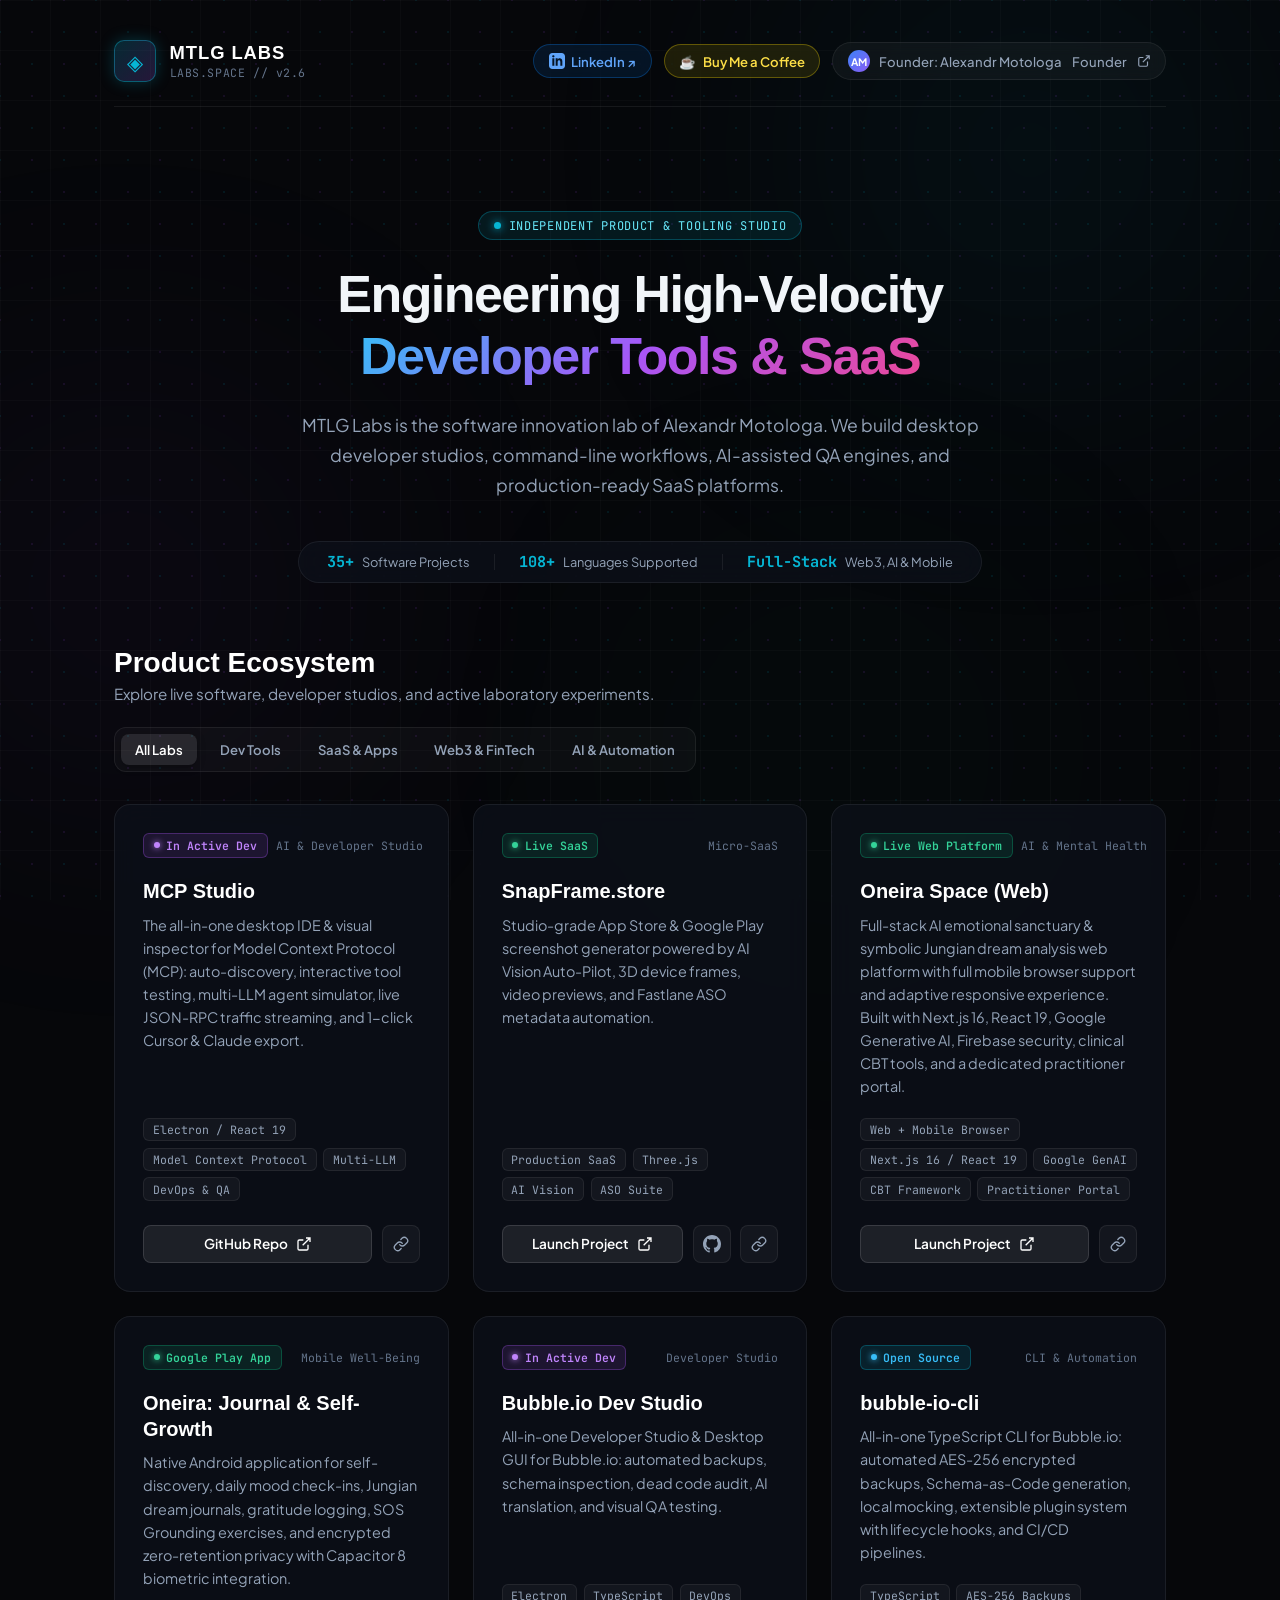
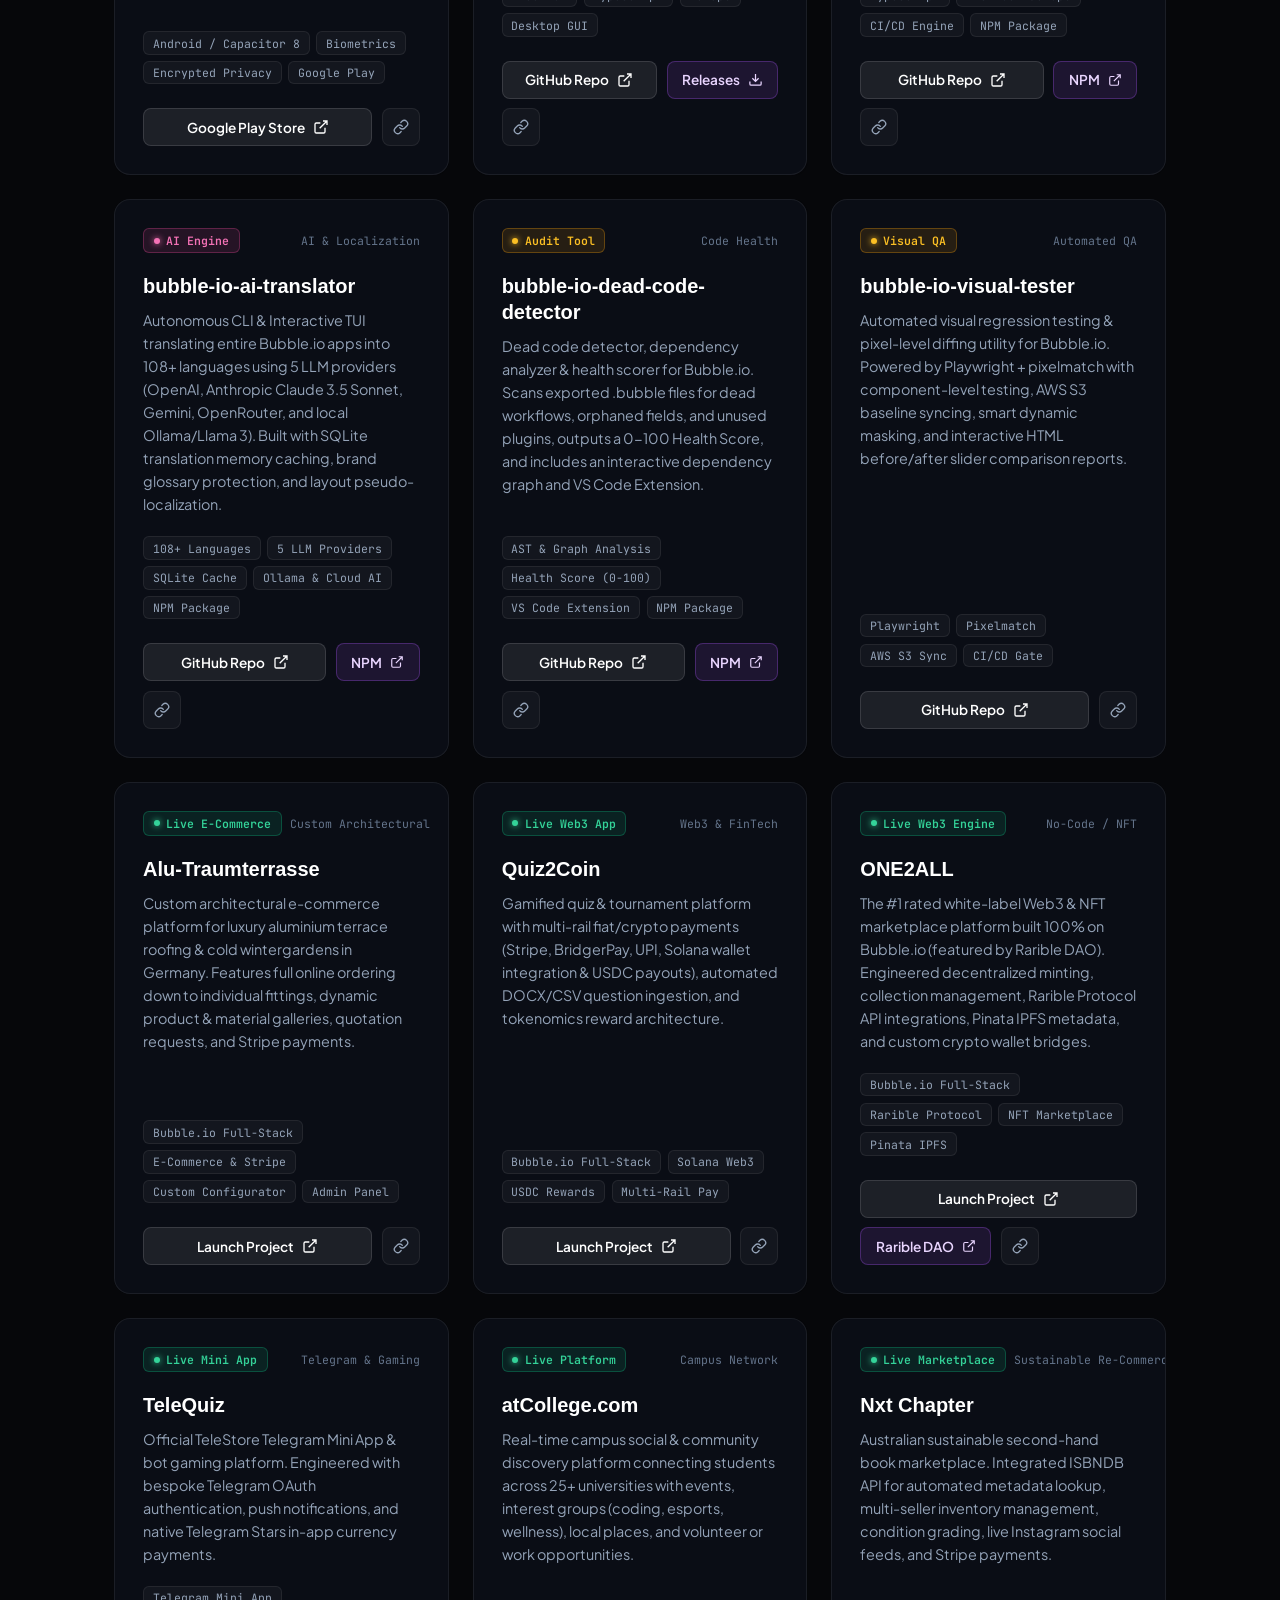
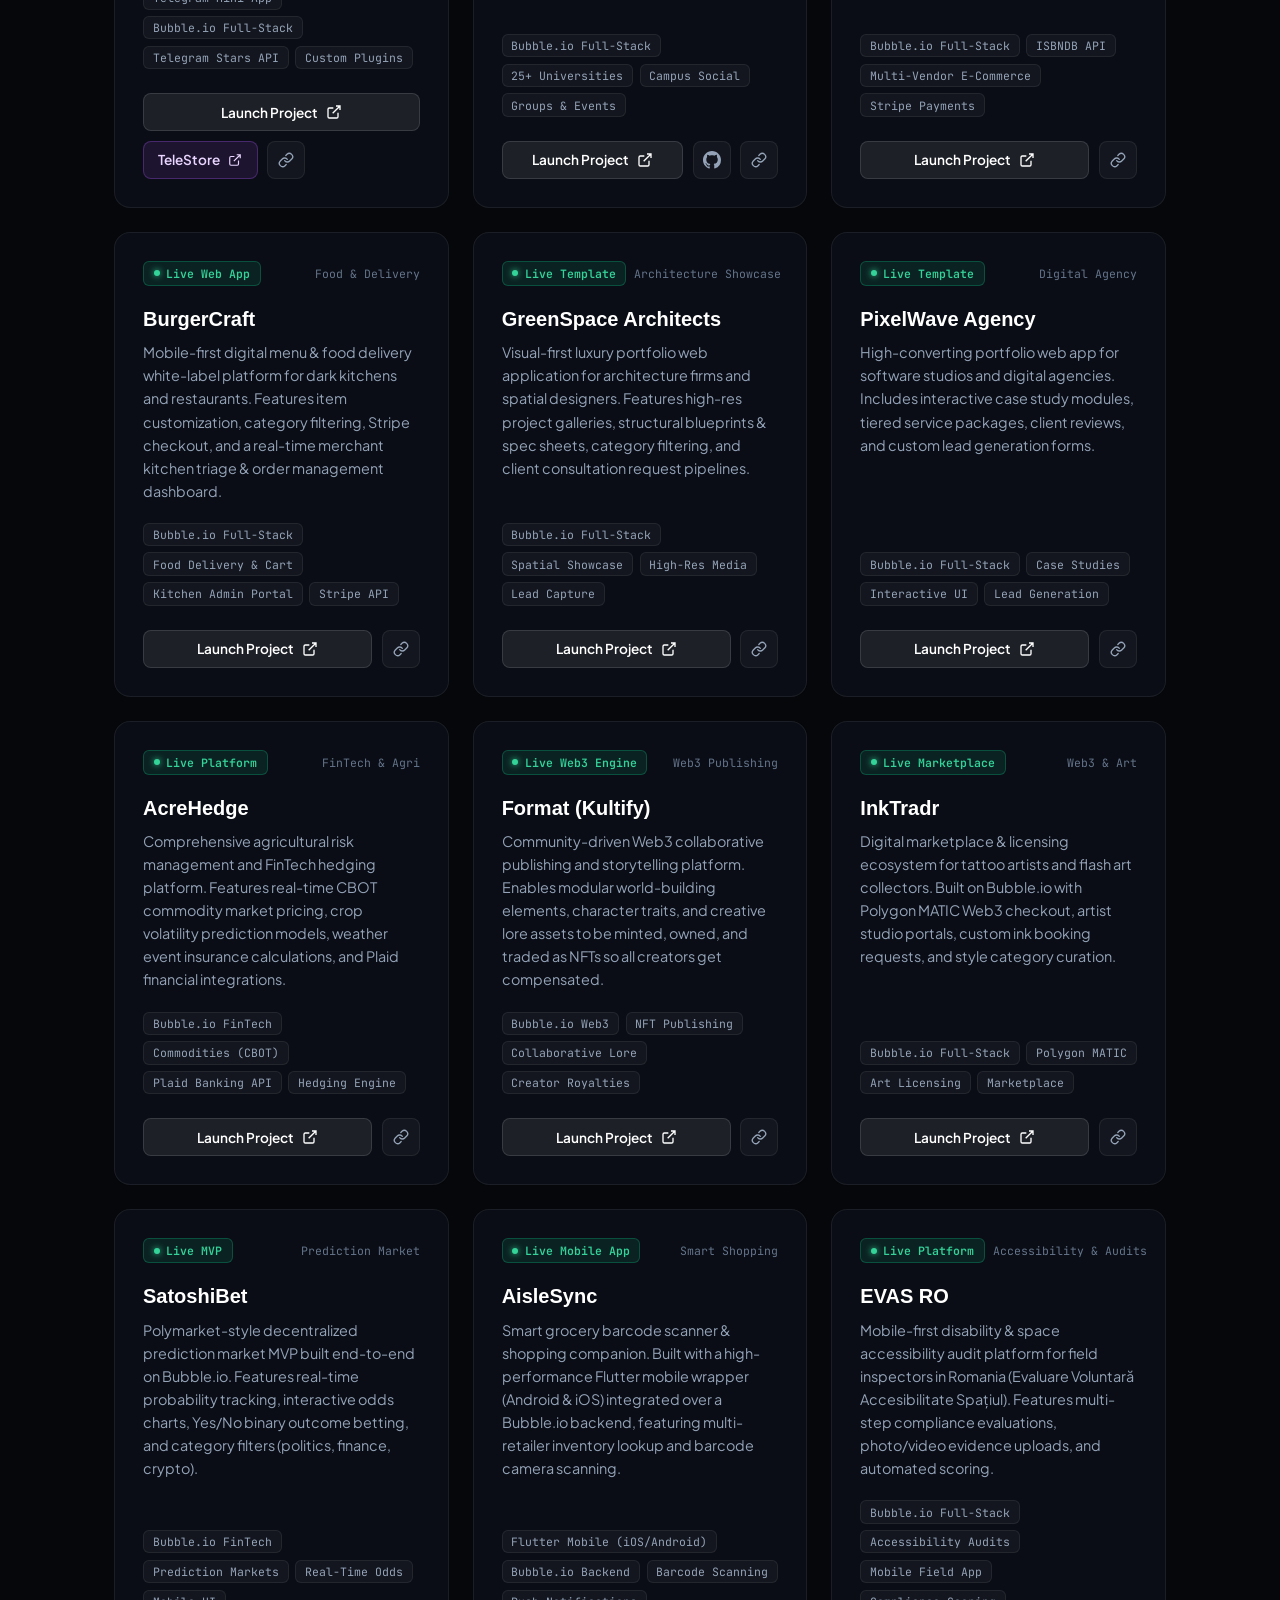
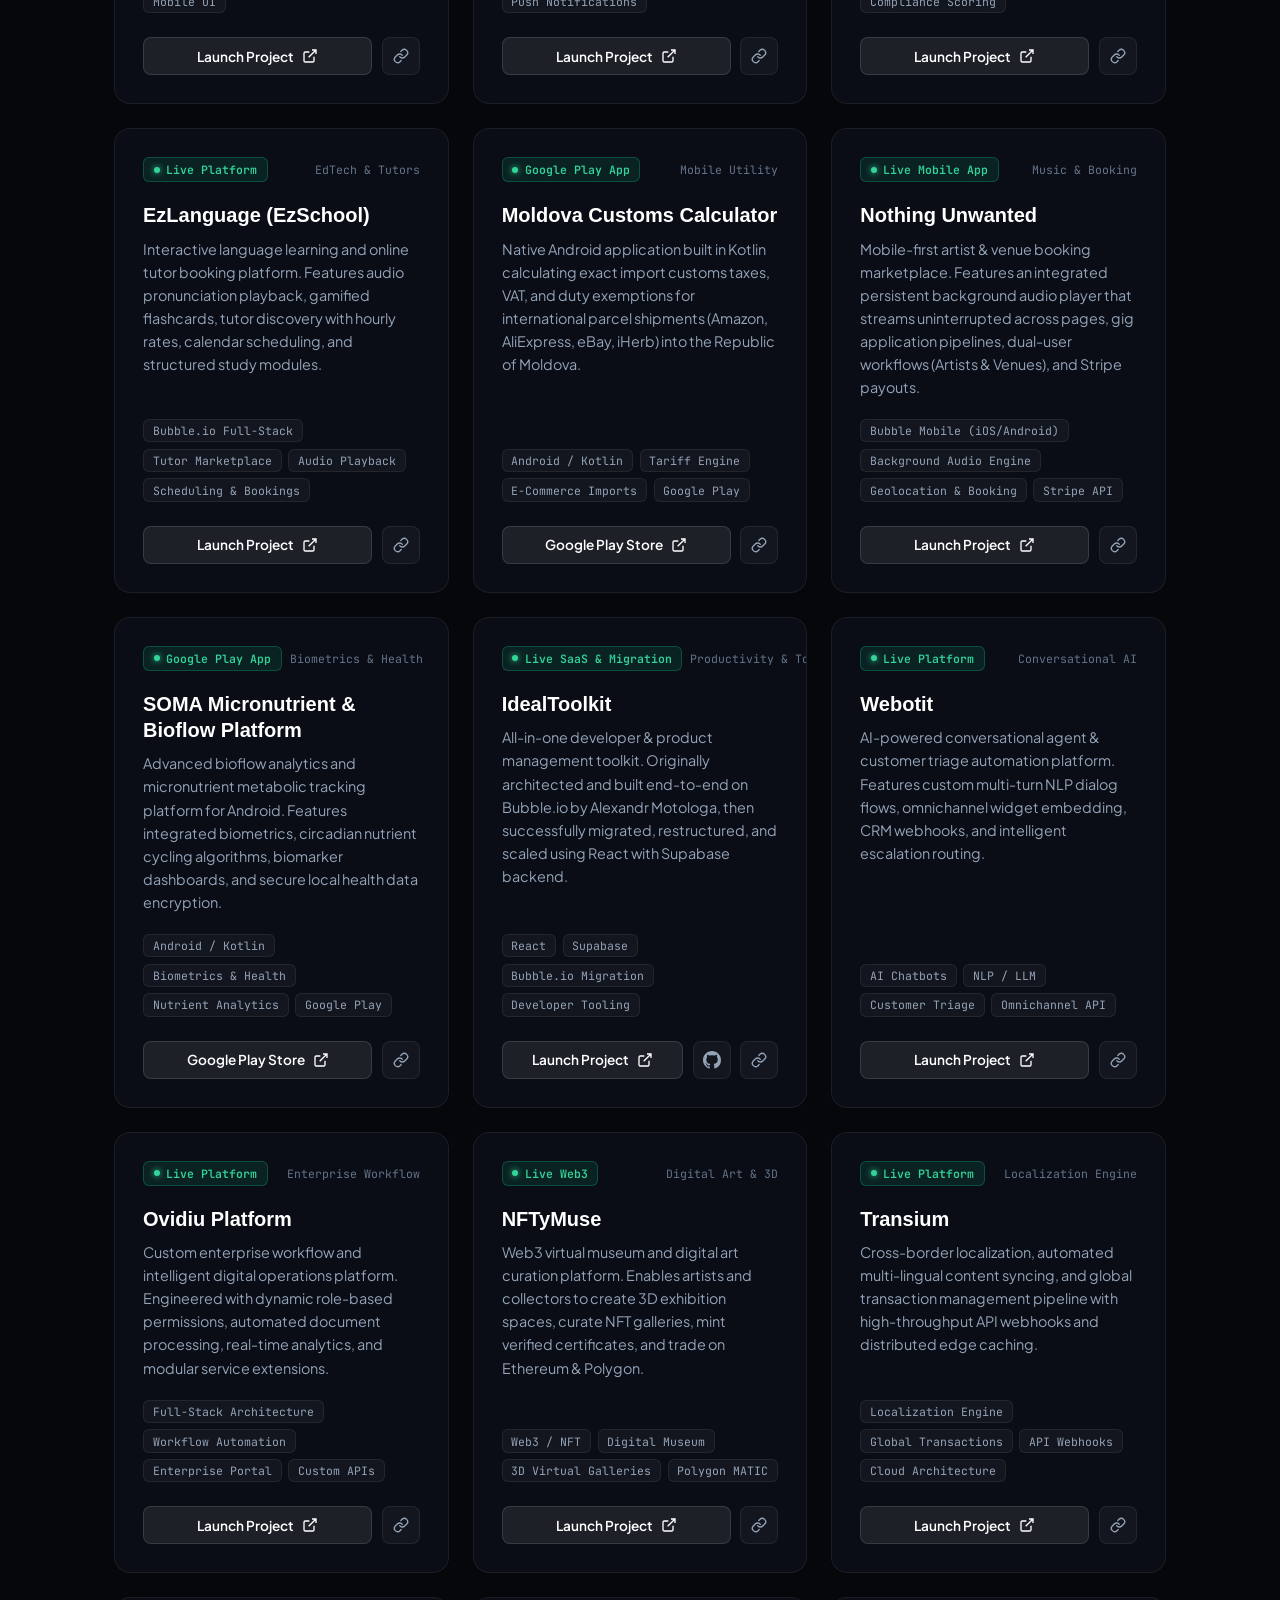
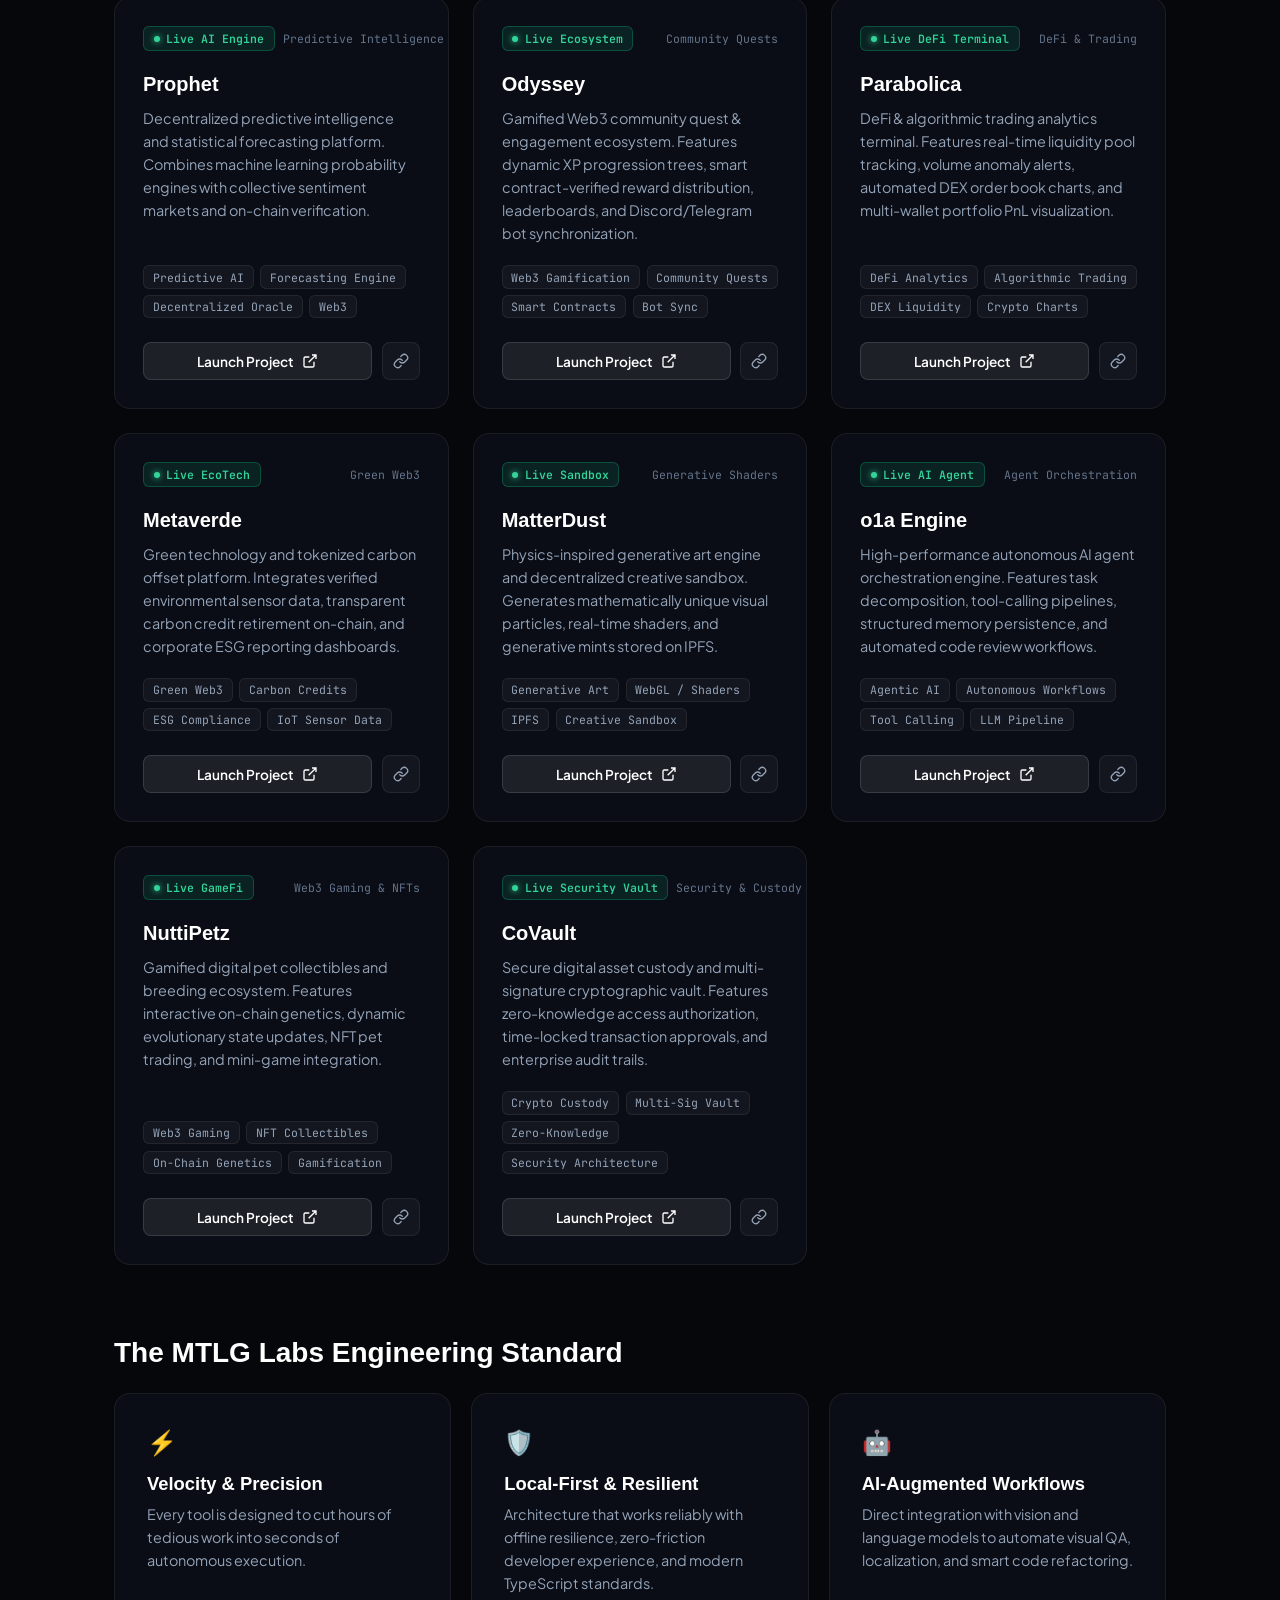
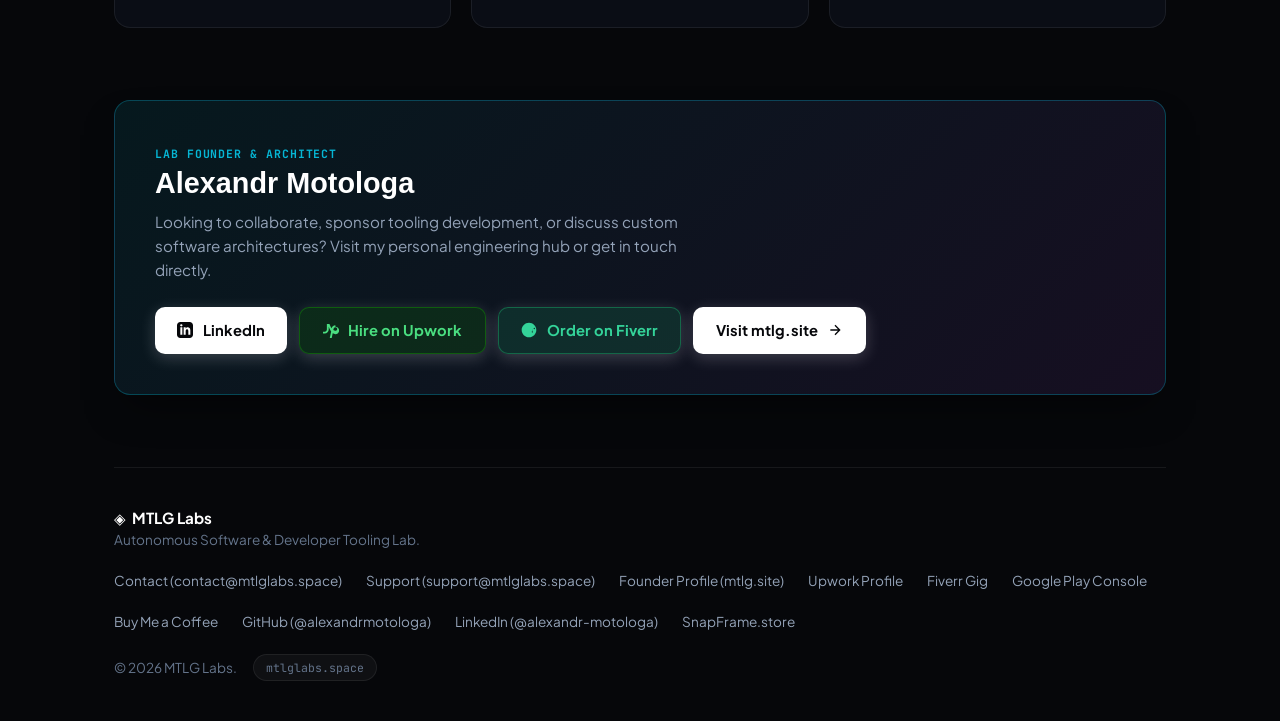
==== commit 5f6e4684: "fix(ui): move share button to card footer next to action buttons" ====
--- a/index.html
+++ b/index.html
@@ -613,12 +613,6 @@
   box-shadow: 0 0 6px #fbbf24;
 }
 
-.card-top-right {
-  display: flex;
-  align-items: center;
-  gap: 0.6rem;
-}
-
 .cat-pill {
   font-family: var(--font-mono);
   font-size: 0.72rem;
@@ -626,52 +620,51 @@
   white-space: nowrap;
 }
 
-.card-share-btn {
+.card-share-btn.icon-action {
+  cursor: pointer;
+  background: rgba(255, 255, 255, 0.04);
+  border: 1px solid var(--card-border);
+  color: var(--text-sub);
+  transition: all 0.2s cubic-bezier(0.4, 0, 0.2, 1);
   display: inline-flex;
   align-items: center;
   justify-content: center;
-  width: 26px;
-  height: 26px;
-  border-radius: 7px;
-  background: rgba(255, 255, 255, 0.04);
-  border: 1px solid rgba(255, 255, 255, 0.1);
-  color: var(--text-dim);
-  cursor: pointer;
-  transition: all 0.2s cubic-bezier(0.4, 0, 0.2, 1);
-  position: relative;
+  width: 38px;
+  height: 38px;
+  border-radius: 8px;
   flex-shrink: 0;
   padding: 0;
 }
 
-.card-share-btn:hover {
+.card-share-btn.icon-action:hover {
   background: rgba(6, 182, 212, 0.15);
-  border-color: rgba(6, 182, 212, 0.4);
+  border-color: rgba(6, 182, 212, 0.5);
   color: var(--neon-cyan);
-  transform: translateY(-1px);
-  box-shadow: 0 0 10px rgba(6, 182, 212, 0.25);
-}
-
-.card-share-btn:active {
+  transform: translateY(-2px);
+  box-shadow: 0 4px 14px rgba(6, 182, 212, 0.25);
+}
+
+.card-share-btn.icon-action:active {
   transform: scale(0.92);
 }
 
-.card-share-btn .check-icon {
+.card-share-btn.icon-action .check-icon {
   display: none;
   color: var(--neon-emerald);
 }
 
-.card-share-btn.copied {
-  background: rgba(16, 185, 129, 0.18);
-  border-color: rgba(16, 185, 129, 0.5);
+.card-share-btn.icon-action.copied {
+  background: rgba(16, 185, 129, 0.2);
+  border-color: rgba(16, 185, 129, 0.6);
   color: var(--neon-emerald);
-  box-shadow: 0 0 12px rgba(16, 185, 129, 0.35);
-}
-
-.card-share-btn.copied .share-icon {
+  box-shadow: 0 0 14px rgba(16, 185, 129, 0.4);
+}
+
+.card-share-btn.icon-action.copied .share-icon {
   display: none;
 }
 
-.card-share-btn.copied .check-icon {
+.card-share-btn.icon-action.copied .check-icon {
   display: block;
 }
 
@@ -1509,13 +1502,7 @@
               <span class="status-pill status-dev">
                 <span class="pulse-dot"></span> In Active Dev
               </span>
-              <div class="card-top-right">
-                <span class="cat-pill">AI & Developer Studio</span>
-                <button type="button" class="card-share-btn" data-project-id="mcp-studio" data-project-title="MCP Studio" title="Copy direct link to MCP Studio" aria-label="Copy direct link to MCP Studio">
-                  <svg class="share-icon" viewBox="0 0 24 24" width="13" height="13" fill="none" stroke="currentColor" stroke-width="2" stroke-linecap="round" stroke-linejoin="round"><path d="M10 13a5 5 0 0 0 7.54.54l3-3a5 5 0 0 0-7.07-7.07l-1.72 1.71"></path><path d="M14 11a5 5 0 0 0-7.54-.54l-3 3a5 5 0 0 0 7.07 7.07l1.71-1.71"></path></svg>
-                  <svg class="check-icon" viewBox="0 0 24 24" width="13" height="13" fill="none" stroke="currentColor" stroke-width="2.5" stroke-linecap="round" stroke-linejoin="round"><polyline points="20 6 9 17 4 12"></polyline></svg>
-                </button>
-              </div>
+              <span class="cat-pill">AI & Developer Studio</span>
             </div>
             <div class="card-main">
               <h3 class="product-name">MCP Studio</h3>
@@ -1532,6 +1519,10 @@
                 <span>GitHub Repo</span>
                 <svg viewBox="0 0 24 24" width="16" height="16" fill="none" stroke="currentColor" stroke-width="2"><path d="M18 13v6a2 2 0 01-2 2H5a2 2 0 01-2-2V8a2 2 0 012-2h6M15 3h6v6M10 14L21 3"/></svg>
               </a>
+              <button type="button" class="card-action-btn icon-action card-share-btn" data-project-id="mcp-studio" data-project-title="MCP Studio" title="Copy direct link to MCP Studio" aria-label="Copy direct link to MCP Studio">
+                <svg class="share-icon" viewBox="0 0 24 24" width="16" height="16" fill="none" stroke="currentColor" stroke-width="2" stroke-linecap="round" stroke-linejoin="round"><path d="M10 13a5 5 0 0 0 7.54.54l3-3a5 5 0 0 0-7.07-7.07l-1.72 1.71"></path><path d="M14 11a5 5 0 0 0-7.54-.54l-3 3a5 5 0 0 0 7.07 7.07l1.71-1.71"></path></svg>
+                <svg class="check-icon" viewBox="0 0 24 24" width="16" height="16" fill="none" stroke="currentColor" stroke-width="2.5" stroke-linecap="round" stroke-linejoin="round"><polyline points="20 6 9 17 4 12"></polyline></svg>
+              </button>
             </div>
           </div>
 
@@ -1541,13 +1532,7 @@
               <span class="status-pill status-live">
                 <span class="pulse-dot"></span> Live SaaS
               </span>
-              <div class="card-top-right">
-                <span class="cat-pill">Micro-SaaS</span>
-                <button type="button" class="card-share-btn" data-project-id="snapframe" data-project-title="SnapFrame.store" title="Copy direct link to SnapFrame.store" aria-label="Copy direct link to SnapFrame.store">
-                  <svg class="share-icon" viewBox="0 0 24 24" width="13" height="13" fill="none" stroke="currentColor" stroke-width="2" stroke-linecap="round" stroke-linejoin="round"><path d="M10 13a5 5 0 0 0 7.54.54l3-3a5 5 0 0 0-7.07-7.07l-1.72 1.71"></path><path d="M14 11a5 5 0 0 0-7.54-.54l-3 3a5 5 0 0 0 7.07 7.07l1.71-1.71"></path></svg>
-                  <svg class="check-icon" viewBox="0 0 24 24" width="13" height="13" fill="none" stroke="currentColor" stroke-width="2.5" stroke-linecap="round" stroke-linejoin="round"><polyline points="20 6 9 17 4 12"></polyline></svg>
-                </button>
-              </div>
+              <span class="cat-pill">Micro-SaaS</span>
             </div>
             <div class="card-main">
               <h3 class="product-name">SnapFrame.store</h3>
@@ -1567,6 +1552,10 @@
               <a href="https://github.com/alexandrmotologa/snapframe.store" target="_blank" rel="noopener" class="card-action-btn icon-action" title="View Source">
                 <svg viewBox="0 0 24 24" width="18" height="18" fill="currentColor"><path d="M12 0C5.37 0 0 5.37 0 12c0 5.31 3.435 9.795 8.205 11.385.6.105.825-.255.825-.57 0-.285-.015-1.23-.015-2.235-3.015.555-3.795-.735-4.035-1.41-.135-.345-.72-1.41-1.23-1.695-.42-.225-1.02-.78-.015-.795.945-.015 1.62.87 1.845 1.23 1.08 1.815 2.805 1.305 3.495.99.105-.78.42-1.305.765-1.605-2.67-.3-5.46-1.335-5.46-5.925 0-1.305.465-2.385 1.23-3.225-.12-.3-.54-1.53.12-3.18 0 0 1.005-.315 3.3 1.23.96-.27 1.98-.405 3-.405s2.04.135 3 .405c2.295-1.56 3.3-1.23 3.3-1.23.66 1.65.24 2.88.12 3.18.765.84 1.23 1.905 1.23 3.225 0 4.605-2.805 5.625-5.475 5.925.435.375.81 1.095.81 2.22 0 1.605-.015 2.895-.015 3.3 0 .315.225.69.825.57A12.02 12.02 0 0024 12c0-6.63-5.37-12-12-12z"/></svg>
               </a>
+              <button type="button" class="card-action-btn icon-action card-share-btn" data-project-id="snapframe" data-project-title="SnapFrame.store" title="Copy direct link to SnapFrame.store" aria-label="Copy direct link to SnapFrame.store">
+                <svg class="share-icon" viewBox="0 0 24 24" width="16" height="16" fill="none" stroke="currentColor" stroke-width="2" stroke-linecap="round" stroke-linejoin="round"><path d="M10 13a5 5 0 0 0 7.54.54l3-3a5 5 0 0 0-7.07-7.07l-1.72 1.71"></path><path d="M14 11a5 5 0 0 0-7.54-.54l-3 3a5 5 0 0 0 7.07 7.07l1.71-1.71"></path></svg>
+                <svg class="check-icon" viewBox="0 0 24 24" width="16" height="16" fill="none" stroke="currentColor" stroke-width="2.5" stroke-linecap="round" stroke-linejoin="round"><polyline points="20 6 9 17 4 12"></polyline></svg>
+              </button>
             </div>
           </div>
 
@@ -1576,13 +1565,7 @@
               <span class="status-pill status-live">
                 <span class="pulse-dot"></span> Live Web Platform
               </span>
-              <div class="card-top-right">
-                <span class="cat-pill">AI & Mental Health</span>
-                <button type="button" class="card-share-btn" data-project-id="oneira-web" data-project-title="Oneira Space (Web)" title="Copy direct link to Oneira Space (Web)" aria-label="Copy direct link to Oneira Space (Web)">
-                  <svg class="share-icon" viewBox="0 0 24 24" width="13" height="13" fill="none" stroke="currentColor" stroke-width="2" stroke-linecap="round" stroke-linejoin="round"><path d="M10 13a5 5 0 0 0 7.54.54l3-3a5 5 0 0 0-7.07-7.07l-1.72 1.71"></path><path d="M14 11a5 5 0 0 0-7.54-.54l-3 3a5 5 0 0 0 7.07 7.07l1.71-1.71"></path></svg>
-                  <svg class="check-icon" viewBox="0 0 24 24" width="13" height="13" fill="none" stroke="currentColor" stroke-width="2.5" stroke-linecap="round" stroke-linejoin="round"><polyline points="20 6 9 17 4 12"></polyline></svg>
-                </button>
-              </div>
+              <span class="cat-pill">AI & Mental Health</span>
             </div>
             <div class="card-main">
               <h3 class="product-name">Oneira Space (Web)</h3>
@@ -1600,6 +1583,10 @@
                 <span>Launch Project</span>
                 <svg viewBox="0 0 24 24" width="16" height="16" fill="none" stroke="currentColor" stroke-width="2"><path d="M18 13v6a2 2 0 01-2 2H5a2 2 0 01-2-2V8a2 2 0 012-2h6M15 3h6v6M10 14L21 3"/></svg>
               </a>
+              <button type="button" class="card-action-btn icon-action card-share-btn" data-project-id="oneira-web" data-project-title="Oneira Space (Web)" title="Copy direct link to Oneira Space (Web)" aria-label="Copy direct link to Oneira Space (Web)">
+                <svg class="share-icon" viewBox="0 0 24 24" width="16" height="16" fill="none" stroke="currentColor" stroke-width="2" stroke-linecap="round" stroke-linejoin="round"><path d="M10 13a5 5 0 0 0 7.54.54l3-3a5 5 0 0 0-7.07-7.07l-1.72 1.71"></path><path d="M14 11a5 5 0 0 0-7.54-.54l-3 3a5 5 0 0 0 7.07 7.07l1.71-1.71"></path></svg>
+                <svg class="check-icon" viewBox="0 0 24 24" width="16" height="16" fill="none" stroke="currentColor" stroke-width="2.5" stroke-linecap="round" stroke-linejoin="round"><polyline points="20 6 9 17 4 12"></polyline></svg>
+              </button>
             </div>
           </div>
 
@@ -1609,13 +1596,7 @@
               <span class="status-pill status-live">
                 <span class="pulse-dot"></span> Google Play App
               </span>
-              <div class="card-top-right">
-                <span class="cat-pill">Mobile Well-Being</span>
-                <button type="button" class="card-share-btn" data-project-id="oneira-app" data-project-title="Oneira: Journal & Self-Growth" title="Copy direct link to Oneira: Journal & Self-Growth" aria-label="Copy direct link to Oneira: Journal & Self-Growth">
-                  <svg class="share-icon" viewBox="0 0 24 24" width="13" height="13" fill="none" stroke="currentColor" stroke-width="2" stroke-linecap="round" stroke-linejoin="round"><path d="M10 13a5 5 0 0 0 7.54.54l3-3a5 5 0 0 0-7.07-7.07l-1.72 1.71"></path><path d="M14 11a5 5 0 0 0-7.54-.54l-3 3a5 5 0 0 0 7.07 7.07l1.71-1.71"></path></svg>
-                  <svg class="check-icon" viewBox="0 0 24 24" width="13" height="13" fill="none" stroke="currentColor" stroke-width="2.5" stroke-linecap="round" stroke-linejoin="round"><polyline points="20 6 9 17 4 12"></polyline></svg>
-                </button>
-              </div>
+              <span class="cat-pill">Mobile Well-Being</span>
             </div>
             <div class="card-main">
               <h3 class="product-name">Oneira: Journal & Self-Growth</h3>
@@ -1632,6 +1613,10 @@
                 <span>Google Play Store</span>
                 <svg viewBox="0 0 24 24" width="16" height="16" fill="none" stroke="currentColor" stroke-width="2"><path d="M18 13v6a2 2 0 01-2 2H5a2 2 0 01-2-2V8a2 2 0 012-2h6M15 3h6v6M10 14L21 3"/></svg>
               </a>
+              <button type="button" class="card-action-btn icon-action card-share-btn" data-project-id="oneira-app" data-project-title="Oneira: Journal & Self-Growth" title="Copy direct link to Oneira: Journal & Self-Growth" aria-label="Copy direct link to Oneira: Journal & Self-Growth">
+                <svg class="share-icon" viewBox="0 0 24 24" width="16" height="16" fill="none" stroke="currentColor" stroke-width="2" stroke-linecap="round" stroke-linejoin="round"><path d="M10 13a5 5 0 0 0 7.54.54l3-3a5 5 0 0 0-7.07-7.07l-1.72 1.71"></path><path d="M14 11a5 5 0 0 0-7.54-.54l-3 3a5 5 0 0 0 7.07 7.07l1.71-1.71"></path></svg>
+                <svg class="check-icon" viewBox="0 0 24 24" width="16" height="16" fill="none" stroke="currentColor" stroke-width="2.5" stroke-linecap="round" stroke-linejoin="round"><polyline points="20 6 9 17 4 12"></polyline></svg>
+              </button>
             </div>
           </div>
 
@@ -1641,13 +1626,7 @@
               <span class="status-pill status-dev">
                 <span class="pulse-dot"></span> In Active Dev
               </span>
-              <div class="card-top-right">
-                <span class="cat-pill">Developer Studio</span>
-                <button type="button" class="card-share-btn" data-project-id="bubble-dev-studio" data-project-title="Bubble.io Dev Studio" title="Copy direct link to Bubble.io Dev Studio" aria-label="Copy direct link to Bubble.io Dev Studio">
-                  <svg class="share-icon" viewBox="0 0 24 24" width="13" height="13" fill="none" stroke="currentColor" stroke-width="2" stroke-linecap="round" stroke-linejoin="round"><path d="M10 13a5 5 0 0 0 7.54.54l3-3a5 5 0 0 0-7.07-7.07l-1.72 1.71"></path><path d="M14 11a5 5 0 0 0-7.54-.54l-3 3a5 5 0 0 0 7.07 7.07l1.71-1.71"></path></svg>
-                  <svg class="check-icon" viewBox="0 0 24 24" width="13" height="13" fill="none" stroke="currentColor" stroke-width="2.5" stroke-linecap="round" stroke-linejoin="round"><polyline points="20 6 9 17 4 12"></polyline></svg>
-                </button>
-              </div>
+              <span class="cat-pill">Developer Studio</span>
             </div>
             <div class="card-main">
               <h3 class="product-name">Bubble.io Dev Studio</h3>
@@ -1668,6 +1647,10 @@
                 <span>Releases</span>
                 <svg viewBox="0 0 24 24" width="15" height="15" fill="none" stroke="currentColor" stroke-width="2"><path d="M21 15v4a2 2 0 01-2 2H5a2 2 0 01-2-2v-4M7 10l5 5 5-5M12 15V3"/></svg>
               </a>
+              <button type="button" class="card-action-btn icon-action card-share-btn" data-project-id="bubble-dev-studio" data-project-title="Bubble.io Dev Studio" title="Copy direct link to Bubble.io Dev Studio" aria-label="Copy direct link to Bubble.io Dev Studio">
+                <svg class="share-icon" viewBox="0 0 24 24" width="16" height="16" fill="none" stroke="currentColor" stroke-width="2" stroke-linecap="round" stroke-linejoin="round"><path d="M10 13a5 5 0 0 0 7.54.54l3-3a5 5 0 0 0-7.07-7.07l-1.72 1.71"></path><path d="M14 11a5 5 0 0 0-7.54-.54l-3 3a5 5 0 0 0 7.07 7.07l1.71-1.71"></path></svg>
+                <svg class="check-icon" viewBox="0 0 24 24" width="16" height="16" fill="none" stroke="currentColor" stroke-width="2.5" stroke-linecap="round" stroke-linejoin="round"><polyline points="20 6 9 17 4 12"></polyline></svg>
+              </button>
             </div>
           </div>
 
@@ -1677,13 +1660,7 @@
               <span class="status-pill status-oss">
                 <span class="pulse-dot"></span> Open Source
               </span>
-              <div class="card-top-right">
-                <span class="cat-pill">CLI & Automation</span>
-                <button type="button" class="card-share-btn" data-project-id="bubble-cli" data-project-title="bubble-io-cli" title="Copy direct link to bubble-io-cli" aria-label="Copy direct link to bubble-io-cli">
-                  <svg class="share-icon" viewBox="0 0 24 24" width="13" height="13" fill="none" stroke="currentColor" stroke-width="2" stroke-linecap="round" stroke-linejoin="round"><path d="M10 13a5 5 0 0 0 7.54.54l3-3a5 5 0 0 0-7.07-7.07l-1.72 1.71"></path><path d="M14 11a5 5 0 0 0-7.54-.54l-3 3a5 5 0 0 0 7.07 7.07l1.71-1.71"></path></svg>
-                  <svg class="check-icon" viewBox="0 0 24 24" width="13" height="13" fill="none" stroke="currentColor" stroke-width="2.5" stroke-linecap="round" stroke-linejoin="round"><polyline points="20 6 9 17 4 12"></polyline></svg>
-                </button>
-              </div>
+              <span class="cat-pill">CLI & Automation</span>
             </div>
             <div class="card-main">
               <h3 class="product-name">bubble-io-cli</h3>
@@ -1704,6 +1681,10 @@
                 <span>NPM</span>
                 <svg viewBox="0 0 24 24" width="14" height="14" fill="none" stroke="currentColor" stroke-width="2"><path d="M18 13v6a2 2 0 01-2 2H5a2 2 0 01-2-2V8a2 2 0 012-2h6M15 3h6v6M10 14L21 3"/></svg>
               </a>
+              <button type="button" class="card-action-btn icon-action card-share-btn" data-project-id="bubble-cli" data-project-title="bubble-io-cli" title="Copy direct link to bubble-io-cli" aria-label="Copy direct link to bubble-io-cli">
+                <svg class="share-icon" viewBox="0 0 24 24" width="16" height="16" fill="none" stroke="currentColor" stroke-width="2" stroke-linecap="round" stroke-linejoin="round"><path d="M10 13a5 5 0 0 0 7.54.54l3-3a5 5 0 0 0-7.07-7.07l-1.72 1.71"></path><path d="M14 11a5 5 0 0 0-7.54-.54l-3 3a5 5 0 0 0 7.07 7.07l1.71-1.71"></path></svg>
+                <svg class="check-icon" viewBox="0 0 24 24" width="16" height="16" fill="none" stroke="currentColor" stroke-width="2.5" stroke-linecap="round" stroke-linejoin="round"><polyline points="20 6 9 17 4 12"></polyline></svg>
+              </button>
             </div>
           </div>
 
@@ -1713,13 +1694,7 @@
               <span class="status-pill status-ai">
                 <span class="pulse-dot"></span> AI Engine
               </span>
-              <div class="card-top-right">
-                <span class="cat-pill">AI & Localization</span>
-                <button type="button" class="card-share-btn" data-project-id="bubble-ai-translator" data-project-title="bubble-io-ai-translator" title="Copy direct link to bubble-io-ai-translator" aria-label="Copy direct link to bubble-io-ai-translator">
-                  <svg class="share-icon" viewBox="0 0 24 24" width="13" height="13" fill="none" stroke="currentColor" stroke-width="2" stroke-linecap="round" stroke-linejoin="round"><path d="M10 13a5 5 0 0 0 7.54.54l3-3a5 5 0 0 0-7.07-7.07l-1.72 1.71"></path><path d="M14 11a5 5 0 0 0-7.54-.54l-3 3a5 5 0 0 0 7.07 7.07l1.71-1.71"></path></svg>
-                  <svg class="check-icon" viewBox="0 0 24 24" width="13" height="13" fill="none" stroke="currentColor" stroke-width="2.5" stroke-linecap="round" stroke-linejoin="round"><polyline points="20 6 9 17 4 12"></polyline></svg>
-                </button>
-              </div>
+              <span class="cat-pill">AI & Localization</span>
             </div>
             <div class="card-main">
               <h3 class="product-name">bubble-io-ai-translator</h3>
@@ -1741,6 +1716,10 @@
                 <span>NPM</span>
                 <svg viewBox="0 0 24 24" width="14" height="14" fill="none" stroke="currentColor" stroke-width="2"><path d="M18 13v6a2 2 0 01-2 2H5a2 2 0 01-2-2V8a2 2 0 012-2h6M15 3h6v6M10 14L21 3"/></svg>
               </a>
+              <button type="button" class="card-action-btn icon-action card-share-btn" data-project-id="bubble-ai-translator" data-project-title="bubble-io-ai-translator" title="Copy direct link to bubble-io-ai-translator" aria-label="Copy direct link to bubble-io-ai-translator">
+                <svg class="share-icon" viewBox="0 0 24 24" width="16" height="16" fill="none" stroke="currentColor" stroke-width="2" stroke-linecap="round" stroke-linejoin="round"><path d="M10 13a5 5 0 0 0 7.54.54l3-3a5 5 0 0 0-7.07-7.07l-1.72 1.71"></path><path d="M14 11a5 5 0 0 0-7.54-.54l-3 3a5 5 0 0 0 7.07 7.07l1.71-1.71"></path></svg>
+                <svg class="check-icon" viewBox="0 0 24 24" width="16" height="16" fill="none" stroke="currentColor" stroke-width="2.5" stroke-linecap="round" stroke-linejoin="round"><polyline points="20 6 9 17 4 12"></polyline></svg>
+              </button>
             </div>
           </div>
 
@@ -1750,13 +1729,7 @@
               <span class="status-pill status-tool">
                 <span class="pulse-dot"></span> Audit Tool
               </span>
-              <div class="card-top-right">
-                <span class="cat-pill">Code Health</span>
-                <button type="button" class="card-share-btn" data-project-id="bubble-dead-code-detector" data-project-title="bubble-io-dead-code-detector" title="Copy direct link to bubble-io-dead-code-detector" aria-label="Copy direct link to bubble-io-dead-code-detector">
-                  <svg class="share-icon" viewBox="0 0 24 24" width="13" height="13" fill="none" stroke="currentColor" stroke-width="2" stroke-linecap="round" stroke-linejoin="round"><path d="M10 13a5 5 0 0 0 7.54.54l3-3a5 5 0 0 0-7.07-7.07l-1.72 1.71"></path><path d="M14 11a5 5 0 0 0-7.54-.54l-3 3a5 5 0 0 0 7.07 7.07l1.71-1.71"></path></svg>
-                  <svg class="check-icon" viewBox="0 0 24 24" width="13" height="13" fill="none" stroke="currentColor" stroke-width="2.5" stroke-linecap="round" stroke-linejoin="round"><polyline points="20 6 9 17 4 12"></polyline></svg>
-                </button>
-              </div>
+              <span class="cat-pill">Code Health</span>
             </div>
             <div class="card-main">
               <h3 class="product-name">bubble-io-dead-code-detector</h3>
@@ -1777,6 +1750,10 @@
                 <span>NPM</span>
                 <svg viewBox="0 0 24 24" width="14" height="14" fill="none" stroke="currentColor" stroke-width="2"><path d="M18 13v6a2 2 0 01-2 2H5a2 2 0 01-2-2V8a2 2 0 012-2h6M15 3h6v6M10 14L21 3"/></svg>
               </a>
+              <button type="button" class="card-action-btn icon-action card-share-btn" data-project-id="bubble-dead-code-detector" data-project-title="bubble-io-dead-code-detector" title="Copy direct link to bubble-io-dead-code-detector" aria-label="Copy direct link to bubble-io-dead-code-detector">
+                <svg class="share-icon" viewBox="0 0 24 24" width="16" height="16" fill="none" stroke="currentColor" stroke-width="2" stroke-linecap="round" stroke-linejoin="round"><path d="M10 13a5 5 0 0 0 7.54.54l3-3a5 5 0 0 0-7.07-7.07l-1.72 1.71"></path><path d="M14 11a5 5 0 0 0-7.54-.54l-3 3a5 5 0 0 0 7.07 7.07l1.71-1.71"></path></svg>
+                <svg class="check-icon" viewBox="0 0 24 24" width="16" height="16" fill="none" stroke="currentColor" stroke-width="2.5" stroke-linecap="round" stroke-linejoin="round"><polyline points="20 6 9 17 4 12"></polyline></svg>
+              </button>
             </div>
           </div>
 
@@ -1786,13 +1763,7 @@
               <span class="status-pill status-tool">
                 <span class="pulse-dot"></span> Visual QA
               </span>
-              <div class="card-top-right">
-                <span class="cat-pill">Automated QA</span>
-                <button type="button" class="card-share-btn" data-project-id="bubble-visual-tester" data-project-title="bubble-io-visual-tester" title="Copy direct link to bubble-io-visual-tester" aria-label="Copy direct link to bubble-io-visual-tester">
-                  <svg class="share-icon" viewBox="0 0 24 24" width="13" height="13" fill="none" stroke="currentColor" stroke-width="2" stroke-linecap="round" stroke-linejoin="round"><path d="M10 13a5 5 0 0 0 7.54.54l3-3a5 5 0 0 0-7.07-7.07l-1.72 1.71"></path><path d="M14 11a5 5 0 0 0-7.54-.54l-3 3a5 5 0 0 0 7.07 7.07l1.71-1.71"></path></svg>
-                  <svg class="check-icon" viewBox="0 0 24 24" width="13" height="13" fill="none" stroke="currentColor" stroke-width="2.5" stroke-linecap="round" stroke-linejoin="round"><polyline points="20 6 9 17 4 12"></polyline></svg>
-                </button>
-              </div>
+              <span class="cat-pill">Automated QA</span>
             </div>
             <div class="card-main">
               <h3 class="product-name">bubble-io-visual-tester</h3>
@@ -1809,6 +1780,10 @@
                 <span>GitHub Repo</span>
                 <svg viewBox="0 0 24 24" width="16" height="16" fill="none" stroke="currentColor" stroke-width="2"><path d="M18 13v6a2 2 0 01-2 2H5a2 2 0 01-2-2V8a2 2 0 012-2h6M15 3h6v6M10 14L21 3"/></svg>
               </a>
+              <button type="button" class="card-action-btn icon-action card-share-btn" data-project-id="bubble-visual-tester" data-project-title="bubble-io-visual-tester" title="Copy direct link to bubble-io-visual-tester" aria-label="Copy direct link to bubble-io-visual-tester">
+                <svg class="share-icon" viewBox="0 0 24 24" width="16" height="16" fill="none" stroke="currentColor" stroke-width="2" stroke-linecap="round" stroke-linejoin="round"><path d="M10 13a5 5 0 0 0 7.54.54l3-3a5 5 0 0 0-7.07-7.07l-1.72 1.71"></path><path d="M14 11a5 5 0 0 0-7.54-.54l-3 3a5 5 0 0 0 7.07 7.07l1.71-1.71"></path></svg>
+                <svg class="check-icon" viewBox="0 0 24 24" width="16" height="16" fill="none" stroke="currentColor" stroke-width="2.5" stroke-linecap="round" stroke-linejoin="round"><polyline points="20 6 9 17 4 12"></polyline></svg>
+              </button>
             </div>
           </div>
 
@@ -1818,13 +1793,7 @@
               <span class="status-pill status-live">
                 <span class="pulse-dot"></span> Live E-Commerce
               </span>
-              <div class="card-top-right">
-                <span class="cat-pill">Custom Architectural</span>
-                <button type="button" class="card-share-btn" data-project-id="alu-traumterrasse" data-project-title="Alu-Traumterrasse" title="Copy direct link to Alu-Traumterrasse" aria-label="Copy direct link to Alu-Traumterrasse">
-                  <svg class="share-icon" viewBox="0 0 24 24" width="13" height="13" fill="none" stroke="currentColor" stroke-width="2" stroke-linecap="round" stroke-linejoin="round"><path d="M10 13a5 5 0 0 0 7.54.54l3-3a5 5 0 0 0-7.07-7.07l-1.72 1.71"></path><path d="M14 11a5 5 0 0 0-7.54-.54l-3 3a5 5 0 0 0 7.07 7.07l1.71-1.71"></path></svg>
-                  <svg class="check-icon" viewBox="0 0 24 24" width="13" height="13" fill="none" stroke="currentColor" stroke-width="2.5" stroke-linecap="round" stroke-linejoin="round"><polyline points="20 6 9 17 4 12"></polyline></svg>
-                </button>
-              </div>
+              <span class="cat-pill">Custom Architectural</span>
             </div>
             <div class="card-main">
               <h3 class="product-name">Alu-Traumterrasse</h3>
@@ -1841,6 +1810,10 @@
                 <span>Launch Project</span>
                 <svg viewBox="0 0 24 24" width="16" height="16" fill="none" stroke="currentColor" stroke-width="2"><path d="M18 13v6a2 2 0 01-2 2H5a2 2 0 01-2-2V8a2 2 0 012-2h6M15 3h6v6M10 14L21 3"/></svg>
               </a>
+              <button type="button" class="card-action-btn icon-action card-share-btn" data-project-id="alu-traumterrasse" data-project-title="Alu-Traumterrasse" title="Copy direct link to Alu-Traumterrasse" aria-label="Copy direct link to Alu-Traumterrasse">
+                <svg class="share-icon" viewBox="0 0 24 24" width="16" height="16" fill="none" stroke="currentColor" stroke-width="2" stroke-linecap="round" stroke-linejoin="round"><path d="M10 13a5 5 0 0 0 7.54.54l3-3a5 5 0 0 0-7.07-7.07l-1.72 1.71"></path><path d="M14 11a5 5 0 0 0-7.54-.54l-3 3a5 5 0 0 0 7.07 7.07l1.71-1.71"></path></svg>
+                <svg class="check-icon" viewBox="0 0 24 24" width="16" height="16" fill="none" stroke="currentColor" stroke-width="2.5" stroke-linecap="round" stroke-linejoin="round"><polyline points="20 6 9 17 4 12"></polyline></svg>
+              </button>
             </div>
           </div>
 
@@ -1850,13 +1823,7 @@
               <span class="status-pill status-live">
                 <span class="pulse-dot"></span> Live Web3 App
               </span>
-              <div class="card-top-right">
-                <span class="cat-pill">Web3 & FinTech</span>
-                <button type="button" class="card-share-btn" data-project-id="quiz2coin" data-project-title="Quiz2Coin" title="Copy direct link to Quiz2Coin" aria-label="Copy direct link to Quiz2Coin">
-                  <svg class="share-icon" viewBox="0 0 24 24" width="13" height="13" fill="none" stroke="currentColor" stroke-width="2" stroke-linecap="round" stroke-linejoin="round"><path d="M10 13a5 5 0 0 0 7.54.54l3-3a5 5 0 0 0-7.07-7.07l-1.72 1.71"></path><path d="M14 11a5 5 0 0 0-7.54-.54l-3 3a5 5 0 0 0 7.07 7.07l1.71-1.71"></path></svg>
-                  <svg class="check-icon" viewBox="0 0 24 24" width="13" height="13" fill="none" stroke="currentColor" stroke-width="2.5" stroke-linecap="round" stroke-linejoin="round"><polyline points="20 6 9 17 4 12"></polyline></svg>
-                </button>
-              </div>
+              <span class="cat-pill">Web3 & FinTech</span>
             </div>
             <div class="card-main">
               <h3 class="product-name">Quiz2Coin</h3>
@@ -1873,6 +1840,10 @@
                 <span>Launch Project</span>
                 <svg viewBox="0 0 24 24" width="16" height="16" fill="none" stroke="currentColor" stroke-width="2"><path d="M18 13v6a2 2 0 01-2 2H5a2 2 0 01-2-2V8a2 2 0 012-2h6M15 3h6v6M10 14L21 3"/></svg>
               </a>
+              <button type="button" class="card-action-btn icon-action card-share-btn" data-project-id="quiz2coin" data-project-title="Quiz2Coin" title="Copy direct link to Quiz2Coin" aria-label="Copy direct link to Quiz2Coin">
+                <svg class="share-icon" viewBox="0 0 24 24" width="16" height="16" fill="none" stroke="currentColor" stroke-width="2" stroke-linecap="round" stroke-linejoin="round"><path d="M10 13a5 5 0 0 0 7.54.54l3-3a5 5 0 0 0-7.07-7.07l-1.72 1.71"></path><path d="M14 11a5 5 0 0 0-7.54-.54l-3 3a5 5 0 0 0 7.07 7.07l1.71-1.71"></path></svg>
+                <svg class="check-icon" viewBox="0 0 24 24" width="16" height="16" fill="none" stroke="currentColor" stroke-width="2.5" stroke-linecap="round" stroke-linejoin="round"><polyline points="20 6 9 17 4 12"></polyline></svg>
+              </button>
             </div>
           </div>
 
@@ -1882,13 +1853,7 @@
               <span class="status-pill status-live">
                 <span class="pulse-dot"></span> Live Web3 Engine
               </span>
-              <div class="card-top-right">
-                <span class="cat-pill">No-Code / NFT</span>
-                <button type="button" class="card-share-btn" data-project-id="one2all" data-project-title="ONE2ALL" title="Copy direct link to ONE2ALL" aria-label="Copy direct link to ONE2ALL">
-                  <svg class="share-icon" viewBox="0 0 24 24" width="13" height="13" fill="none" stroke="currentColor" stroke-width="2" stroke-linecap="round" stroke-linejoin="round"><path d="M10 13a5 5 0 0 0 7.54.54l3-3a5 5 0 0 0-7.07-7.07l-1.72 1.71"></path><path d="M14 11a5 5 0 0 0-7.54-.54l-3 3a5 5 0 0 0 7.07 7.07l1.71-1.71"></path></svg>
-                  <svg class="check-icon" viewBox="0 0 24 24" width="13" height="13" fill="none" stroke="currentColor" stroke-width="2.5" stroke-linecap="round" stroke-linejoin="round"><polyline points="20 6 9 17 4 12"></polyline></svg>
-                </button>
-              </div>
+              <span class="cat-pill">No-Code / NFT</span>
             </div>
             <div class="card-main">
               <h3 class="product-name">ONE2ALL</h3>
@@ -1909,6 +1874,10 @@
                 <span>Rarible DAO</span>
                 <svg viewBox="0 0 24 24" width="14" height="14" fill="none" stroke="currentColor" stroke-width="2"><path d="M18 13v6a2 2 0 01-2 2H5a2 2 0 01-2-2V8a2 2 0 012-2h6M15 3h6v6M10 14L21 3"/></svg>
               </a>
+              <button type="button" class="card-action-btn icon-action card-share-btn" data-project-id="one2all" data-project-title="ONE2ALL" title="Copy direct link to ONE2ALL" aria-label="Copy direct link to ONE2ALL">
+                <svg class="share-icon" viewBox="0 0 24 24" width="16" height="16" fill="none" stroke="currentColor" stroke-width="2" stroke-linecap="round" stroke-linejoin="round"><path d="M10 13a5 5 0 0 0 7.54.54l3-3a5 5 0 0 0-7.07-7.07l-1.72 1.71"></path><path d="M14 11a5 5 0 0 0-7.54-.54l-3 3a5 5 0 0 0 7.07 7.07l1.71-1.71"></path></svg>
+                <svg class="check-icon" viewBox="0 0 24 24" width="16" height="16" fill="none" stroke="currentColor" stroke-width="2.5" stroke-linecap="round" stroke-linejoin="round"><polyline points="20 6 9 17 4 12"></polyline></svg>
+              </button>
             </div>
           </div>
 
@@ -1918,13 +1887,7 @@
               <span class="status-pill status-live">
                 <span class="pulse-dot"></span> Live Mini App
               </span>
-              <div class="card-top-right">
-                <span class="cat-pill">Telegram & Gaming</span>
-                <button type="button" class="card-share-btn" data-project-id="telequiz" data-project-title="TeleQuiz" title="Copy direct link to TeleQuiz" aria-label="Copy direct link to TeleQuiz">
-                  <svg class="share-icon" viewBox="0 0 24 24" width="13" height="13" fill="none" stroke="currentColor" stroke-width="2" stroke-linecap="round" stroke-linejoin="round"><path d="M10 13a5 5 0 0 0 7.54.54l3-3a5 5 0 0 0-7.07-7.07l-1.72 1.71"></path><path d="M14 11a5 5 0 0 0-7.54-.54l-3 3a5 5 0 0 0 7.07 7.07l1.71-1.71"></path></svg>
-                  <svg class="check-icon" viewBox="0 0 24 24" width="13" height="13" fill="none" stroke="currentColor" stroke-width="2.5" stroke-linecap="round" stroke-linejoin="round"><polyline points="20 6 9 17 4 12"></polyline></svg>
-                </button>
-              </div>
+              <span class="cat-pill">Telegram & Gaming</span>
             </div>
             <div class="card-main">
               <h3 class="product-name">TeleQuiz</h3>
@@ -1945,6 +1908,10 @@
                 <span>TeleStore</span>
                 <svg viewBox="0 0 24 24" width="14" height="14" fill="none" stroke="currentColor" stroke-width="2"><path d="M18 13v6a2 2 0 01-2 2H5a2 2 0 01-2-2V8a2 2 0 012-2h6M15 3h6v6M10 14L21 3"/></svg>
               </a>
+              <button type="button" class="card-action-btn icon-action card-share-btn" data-project-id="telequiz" data-project-title="TeleQuiz" title="Copy direct link to TeleQuiz" aria-label="Copy direct link to TeleQuiz">
+                <svg class="share-icon" viewBox="0 0 24 24" width="16" height="16" fill="none" stroke="currentColor" stroke-width="2" stroke-linecap="round" stroke-linejoin="round"><path d="M10 13a5 5 0 0 0 7.54.54l3-3a5 5 0 0 0-7.07-7.07l-1.72 1.71"></path><path d="M14 11a5 5 0 0 0-7.54-.54l-3 3a5 5 0 0 0 7.07 7.07l1.71-1.71"></path></svg>
+                <svg class="check-icon" viewBox="0 0 24 24" width="16" height="16" fill="none" stroke="currentColor" stroke-width="2.5" stroke-linecap="round" stroke-linejoin="round"><polyline points="20 6 9 17 4 12"></polyline></svg>
+              </button>
             </div>
           </div>
 
@@ -1954,13 +1921,7 @@
               <span class="status-pill status-live">
                 <span class="pulse-dot"></span> Live Platform
               </span>
-              <div class="card-top-right">
-                <span class="cat-pill">Campus Network</span>
-                <button type="button" class="card-share-btn" data-project-id="atcollege" data-project-title="atCollege.com" title="Copy direct link to atCollege.com" aria-label="Copy direct link to atCollege.com">
-                  <svg class="share-icon" viewBox="0 0 24 24" width="13" height="13" fill="none" stroke="currentColor" stroke-width="2" stroke-linecap="round" stroke-linejoin="round"><path d="M10 13a5 5 0 0 0 7.54.54l3-3a5 5 0 0 0-7.07-7.07l-1.72 1.71"></path><path d="M14 11a5 5 0 0 0-7.54-.54l-3 3a5 5 0 0 0 7.07 7.07l1.71-1.71"></path></svg>
-                  <svg class="check-icon" viewBox="0 0 24 24" width="13" height="13" fill="none" stroke="currentColor" stroke-width="2.5" stroke-linecap="round" stroke-linejoin="round"><polyline points="20 6 9 17 4 12"></polyline></svg>
-                </button>
-              </div>
+              <span class="cat-pill">Campus Network</span>
             </div>
             <div class="card-main">
               <h3 class="product-name">atCollege.com</h3>
@@ -1980,6 +1941,10 @@
               <a href="https://github.com/chusla/atcollege" target="_blank" rel="noopener" class="card-action-btn icon-action" title="View Source">
                 <svg viewBox="0 0 24 24" width="18" height="18" fill="currentColor"><path d="M12 0C5.37 0 0 5.37 0 12c0 5.31 3.435 9.795 8.205 11.385.6.105.825-.255.825-.57 0-.285-.015-1.23-.015-2.235-3.015.555-3.795-.735-4.035-1.41-.135-.345-.72-1.41-1.23-1.695-.42-.225-1.02-.78-.015-.795.945-.015 1.62.87 1.845 1.23 1.08 1.815 2.805 1.305 3.495.99.105-.78.42-1.305.765-1.605-2.67-.3-5.46-1.335-5.46-5.925 0-1.305.465-2.385 1.23-3.225-.12-.3-.54-1.53.12-3.18 0 0 1.005-.315 3.3 1.23.96-.27 1.98-.405 3-.405s2.04.135 3 .405c2.295-1.56 3.3-1.23 3.3-1.23.66 1.65.24 2.88.12 3.18.765.84 1.23 1.905 1.23 3.225 0 4.605-2.805 5.625-5.475 5.925.435.375.81 1.095.81 2.22 0 1.605-.015 2.895-.015 3.3 0 .315.225.69.825.57A12.02 12.02 0 0024 12c0-6.63-5.37-12-12-12z"/></svg>
               </a>
+              <button type="button" class="card-action-btn icon-action card-share-btn" data-project-id="atcollege" data-project-title="atCollege.com" title="Copy direct link to atCollege.com" aria-label="Copy direct link to atCollege.com">
+                <svg class="share-icon" viewBox="0 0 24 24" width="16" height="16" fill="none" stroke="currentColor" stroke-width="2" stroke-linecap="round" stroke-linejoin="round"><path d="M10 13a5 5 0 0 0 7.54.54l3-3a5 5 0 0 0-7.07-7.07l-1.72 1.71"></path><path d="M14 11a5 5 0 0 0-7.54-.54l-3 3a5 5 0 0 0 7.07 7.07l1.71-1.71"></path></svg>
+                <svg class="check-icon" viewBox="0 0 24 24" width="16" height="16" fill="none" stroke="currentColor" stroke-width="2.5" stroke-linecap="round" stroke-linejoin="round"><polyline points="20 6 9 17 4 12"></polyline></svg>
+              </button>
             </div>
           </div>
 
@@ -1989,13 +1954,7 @@
               <span class="status-pill status-live">
                 <span class="pulse-dot"></span> Live Marketplace
               </span>
-              <div class="card-top-right">
-                <span class="cat-pill">Sustainable Re-Commerce</span>
-                <button type="button" class="card-share-btn" data-project-id="nxtchapter" data-project-title="Nxt Chapter" title="Copy direct link to Nxt Chapter" aria-label="Copy direct link to Nxt Chapter">
-                  <svg class="share-icon" viewBox="0 0 24 24" width="13" height="13" fill="none" stroke="currentColor" stroke-width="2" stroke-linecap="round" stroke-linejoin="round"><path d="M10 13a5 5 0 0 0 7.54.54l3-3a5 5 0 0 0-7.07-7.07l-1.72 1.71"></path><path d="M14 11a5 5 0 0 0-7.54-.54l-3 3a5 5 0 0 0 7.07 7.07l1.71-1.71"></path></svg>
-                  <svg class="check-icon" viewBox="0 0 24 24" width="13" height="13" fill="none" stroke="currentColor" stroke-width="2.5" stroke-linecap="round" stroke-linejoin="round"><polyline points="20 6 9 17 4 12"></polyline></svg>
-                </button>
-              </div>
+              <span class="cat-pill">Sustainable Re-Commerce</span>
             </div>
             <div class="card-main">
               <h3 class="product-name">Nxt Chapter</h3>
@@ -2012,6 +1971,10 @@
                 <span>Launch Project</span>
                 <svg viewBox="0 0 24 24" width="16" height="16" fill="none" stroke="currentColor" stroke-width="2"><path d="M18 13v6a2 2 0 01-2 2H5a2 2 0 01-2-2V8a2 2 0 012-2h6M15 3h6v6M10 14L21 3"/></svg>
               </a>
+              <button type="button" class="card-action-btn icon-action card-share-btn" data-project-id="nxtchapter" data-project-title="Nxt Chapter" title="Copy direct link to Nxt Chapter" aria-label="Copy direct link to Nxt Chapter">
+                <svg class="share-icon" viewBox="0 0 24 24" width="16" height="16" fill="none" stroke="currentColor" stroke-width="2" stroke-linecap="round" stroke-linejoin="round"><path d="M10 13a5 5 0 0 0 7.54.54l3-3a5 5 0 0 0-7.07-7.07l-1.72 1.71"></path><path d="M14 11a5 5 0 0 0-7.54-.54l-3 3a5 5 0 0 0 7.07 7.07l1.71-1.71"></path></svg>
+                <svg class="check-icon" viewBox="0 0 24 24" width="16" height="16" fill="none" stroke="currentColor" stroke-width="2.5" stroke-linecap="round" stroke-linejoin="round"><polyline points="20 6 9 17 4 12"></polyline></svg>
+              </button>
             </div>
           </div>
 
@@ -2021,13 +1984,7 @@
               <span class="status-pill status-live">
                 <span class="pulse-dot"></span> Live Web App
               </span>
-              <div class="card-top-right">
-                <span class="cat-pill">Food & Delivery</span>
-                <button type="button" class="card-share-btn" data-project-id="burgercraft" data-project-title="BurgerCraft" title="Copy direct link to BurgerCraft" aria-label="Copy direct link to BurgerCraft">
-                  <svg class="share-icon" viewBox="0 0 24 24" width="13" height="13" fill="none" stroke="currentColor" stroke-width="2" stroke-linecap="round" stroke-linejoin="round"><path d="M10 13a5 5 0 0 0 7.54.54l3-3a5 5 0 0 0-7.07-7.07l-1.72 1.71"></path><path d="M14 11a5 5 0 0 0-7.54-.54l-3 3a5 5 0 0 0 7.07 7.07l1.71-1.71"></path></svg>
-                  <svg class="check-icon" viewBox="0 0 24 24" width="13" height="13" fill="none" stroke="currentColor" stroke-width="2.5" stroke-linecap="round" stroke-linejoin="round"><polyline points="20 6 9 17 4 12"></polyline></svg>
-                </button>
-              </div>
+              <span class="cat-pill">Food & Delivery</span>
             </div>
             <div class="card-main">
               <h3 class="product-name">BurgerCraft</h3>
@@ -2044,6 +2001,10 @@
                 <span>Launch Project</span>
                 <svg viewBox="0 0 24 24" width="16" height="16" fill="none" stroke="currentColor" stroke-width="2"><path d="M18 13v6a2 2 0 01-2 2H5a2 2 0 01-2-2V8a2 2 0 012-2h6M15 3h6v6M10 14L21 3"/></svg>
               </a>
+              <button type="button" class="card-action-btn icon-action card-share-btn" data-project-id="burgercraft" data-project-title="BurgerCraft" title="Copy direct link to BurgerCraft" aria-label="Copy direct link to BurgerCraft">
+                <svg class="share-icon" viewBox="0 0 24 24" width="16" height="16" fill="none" stroke="currentColor" stroke-width="2" stroke-linecap="round" stroke-linejoin="round"><path d="M10 13a5 5 0 0 0 7.54.54l3-3a5 5 0 0 0-7.07-7.07l-1.72 1.71"></path><path d="M14 11a5 5 0 0 0-7.54-.54l-3 3a5 5 0 0 0 7.07 7.07l1.71-1.71"></path></svg>
+                <svg class="check-icon" viewBox="0 0 24 24" width="16" height="16" fill="none" stroke="currentColor" stroke-width="2.5" stroke-linecap="round" stroke-linejoin="round"><polyline points="20 6 9 17 4 12"></polyline></svg>
+              </button>
             </div>
           </div>
 
@@ -2053,13 +2014,7 @@
               <span class="status-pill status-live">
                 <span class="pulse-dot"></span> Live Template
               </span>
-              <div class="card-top-right">
-                <span class="cat-pill">Architecture Showcase</span>
-                <button type="button" class="card-share-btn" data-project-id="greenspace" data-project-title="GreenSpace Architects" title="Copy direct link to GreenSpace Architects" aria-label="Copy direct link to GreenSpace Architects">
-                  <svg class="share-icon" viewBox="0 0 24 24" width="13" height="13" fill="none" stroke="currentColor" stroke-width="2" stroke-linecap="round" stroke-linejoin="round"><path d="M10 13a5 5 0 0 0 7.54.54l3-3a5 5 0 0 0-7.07-7.07l-1.72 1.71"></path><path d="M14 11a5 5 0 0 0-7.54-.54l-3 3a5 5 0 0 0 7.07 7.07l1.71-1.71"></path></svg>
-                  <svg class="check-icon" viewBox="0 0 24 24" width="13" height="13" fill="none" stroke="currentColor" stroke-width="2.5" stroke-linecap="round" stroke-linejoin="round"><polyline points="20 6 9 17 4 12"></polyline></svg>
-                </button>
-              </div>
+              <span class="cat-pill">Architecture Showcase</span>
             </div>
             <div class="card-main">
               <h3 class="product-name">GreenSpace Architects</h3>
@@ -2076,6 +2031,10 @@
                 <span>Launch Project</span>
                 <svg viewBox="0 0 24 24" width="16" height="16" fill="none" stroke="currentColor" stroke-width="2"><path d="M18 13v6a2 2 0 01-2 2H5a2 2 0 01-2-2V8a2 2 0 012-2h6M15 3h6v6M10 14L21 3"/></svg>
               </a>
+              <button type="button" class="card-action-btn icon-action card-share-btn" data-project-id="greenspace" data-project-title="GreenSpace Architects" title="Copy direct link to GreenSpace Architects" aria-label="Copy direct link to GreenSpace Architects">
+                <svg class="share-icon" viewBox="0 0 24 24" width="16" height="16" fill="none" stroke="currentColor" stroke-width="2" stroke-linecap="round" stroke-linejoin="round"><path d="M10 13a5 5 0 0 0 7.54.54l3-3a5 5 0 0 0-7.07-7.07l-1.72 1.71"></path><path d="M14 11a5 5 0 0 0-7.54-.54l-3 3a5 5 0 0 0 7.07 7.07l1.71-1.71"></path></svg>
+                <svg class="check-icon" viewBox="0 0 24 24" width="16" height="16" fill="none" stroke="currentColor" stroke-width="2.5" stroke-linecap="round" stroke-linejoin="round"><polyline points="20 6 9 17 4 12"></polyline></svg>
+              </button>
             </div>
           </div>
 
@@ -2085,13 +2044,7 @@
               <span class="status-pill status-live">
                 <span class="pulse-dot"></span> Live Template
               </span>
-              <div class="card-top-right">
-                <span class="cat-pill">Digital Agency</span>
-                <button type="button" class="card-share-btn" data-project-id="pixelwave" data-project-title="PixelWave Agency" title="Copy direct link to PixelWave Agency" aria-label="Copy direct link to PixelWave Agency">
-                  <svg class="share-icon" viewBox="0 0 24 24" width="13" height="13" fill="none" stroke="currentColor" stroke-width="2" stroke-linecap="round" stroke-linejoin="round"><path d="M10 13a5 5 0 0 0 7.54.54l3-3a5 5 0 0 0-7.07-7.07l-1.72 1.71"></path><path d="M14 11a5 5 0 0 0-7.54-.54l-3 3a5 5 0 0 0 7.07 7.07l1.71-1.71"></path></svg>
-                  <svg class="check-icon" viewBox="0 0 24 24" width="13" height="13" fill="none" stroke="currentColor" stroke-width="2.5" stroke-linecap="round" stroke-linejoin="round"><polyline points="20 6 9 17 4 12"></polyline></svg>
-                </button>
-              </div>
+              <span class="cat-pill">Digital Agency</span>
             </div>
             <div class="card-main">
               <h3 class="product-name">PixelWave Agency</h3>
@@ -2108,6 +2061,10 @@
                 <span>Launch Project</span>
                 <svg viewBox="0 0 24 24" width="16" height="16" fill="none" stroke="currentColor" stroke-width="2"><path d="M18 13v6a2 2 0 01-2 2H5a2 2 0 01-2-2V8a2 2 0 012-2h6M15 3h6v6M10 14L21 3"/></svg>
               </a>
+              <button type="button" class="card-action-btn icon-action card-share-btn" data-project-id="pixelwave" data-project-title="PixelWave Agency" title="Copy direct link to PixelWave Agency" aria-label="Copy direct link to PixelWave Agency">
+                <svg class="share-icon" viewBox="0 0 24 24" width="16" height="16" fill="none" stroke="currentColor" stroke-width="2" stroke-linecap="round" stroke-linejoin="round"><path d="M10 13a5 5 0 0 0 7.54.54l3-3a5 5 0 0 0-7.07-7.07l-1.72 1.71"></path><path d="M14 11a5 5 0 0 0-7.54-.54l-3 3a5 5 0 0 0 7.07 7.07l1.71-1.71"></path></svg>
+                <svg class="check-icon" viewBox="0 0 24 24" width="16" height="16" fill="none" stroke="currentColor" stroke-width="2.5" stroke-linecap="round" stroke-linejoin="round"><polyline points="20 6 9 17 4 12"></polyline></svg>
+              </button>
             </div>
           </div>
 
@@ -2117,13 +2074,7 @@
               <span class="status-pill status-live">
                 <span class="pulse-dot"></span> Live Platform
               </span>
-              <div class="card-top-right">
-                <span class="cat-pill">FinTech & Agri</span>
-                <button type="button" class="card-share-btn" data-project-id="acrehedge" data-project-title="AcreHedge" title="Copy direct link to AcreHedge" aria-label="Copy direct link to AcreHedge">
-                  <svg class="share-icon" viewBox="0 0 24 24" width="13" height="13" fill="none" stroke="currentColor" stroke-width="2" stroke-linecap="round" stroke-linejoin="round"><path d="M10 13a5 5 0 0 0 7.54.54l3-3a5 5 0 0 0-7.07-7.07l-1.72 1.71"></path><path d="M14 11a5 5 0 0 0-7.54-.54l-3 3a5 5 0 0 0 7.07 7.07l1.71-1.71"></path></svg>
-                  <svg class="check-icon" viewBox="0 0 24 24" width="13" height="13" fill="none" stroke="currentColor" stroke-width="2.5" stroke-linecap="round" stroke-linejoin="round"><polyline points="20 6 9 17 4 12"></polyline></svg>
-                </button>
-              </div>
+              <span class="cat-pill">FinTech & Agri</span>
             </div>
             <div class="card-main">
               <h3 class="product-name">AcreHedge</h3>
@@ -2140,6 +2091,10 @@
                 <span>Launch Project</span>
                 <svg viewBox="0 0 24 24" width="16" height="16" fill="none" stroke="currentColor" stroke-width="2"><path d="M18 13v6a2 2 0 01-2 2H5a2 2 0 01-2-2V8a2 2 0 012-2h6M15 3h6v6M10 14L21 3"/></svg>
               </a>
+              <button type="button" class="card-action-btn icon-action card-share-btn" data-project-id="acrehedge" data-project-title="AcreHedge" title="Copy direct link to AcreHedge" aria-label="Copy direct link to AcreHedge">
+                <svg class="share-icon" viewBox="0 0 24 24" width="16" height="16" fill="none" stroke="currentColor" stroke-width="2" stroke-linecap="round" stroke-linejoin="round"><path d="M10 13a5 5 0 0 0 7.54.54l3-3a5 5 0 0 0-7.07-7.07l-1.72 1.71"></path><path d="M14 11a5 5 0 0 0-7.54-.54l-3 3a5 5 0 0 0 7.07 7.07l1.71-1.71"></path></svg>
+                <svg class="check-icon" viewBox="0 0 24 24" width="16" height="16" fill="none" stroke="currentColor" stroke-width="2.5" stroke-linecap="round" stroke-linejoin="round"><polyline points="20 6 9 17 4 12"></polyline></svg>
+              </button>
             </div>
           </div>
 
@@ -2149,13 +2104,7 @@
               <span class="status-pill status-live">
                 <span class="pulse-dot"></span> Live Web3 Engine
               </span>
-              <div class="card-top-right">
-                <span class="cat-pill">Web3 Publishing</span>
-                <button type="button" class="card-share-btn" data-project-id="format-kultify" data-project-title="Format (Kultify)" title="Copy direct link to Format (Kultify)" aria-label="Copy direct link to Format (Kultify)">
-                  <svg class="share-icon" viewBox="0 0 24 24" width="13" height="13" fill="none" stroke="currentColor" stroke-width="2" stroke-linecap="round" stroke-linejoin="round"><path d="M10 13a5 5 0 0 0 7.54.54l3-3a5 5 0 0 0-7.07-7.07l-1.72 1.71"></path><path d="M14 11a5 5 0 0 0-7.54-.54l-3 3a5 5 0 0 0 7.07 7.07l1.71-1.71"></path></svg>
-                  <svg class="check-icon" viewBox="0 0 24 24" width="13" height="13" fill="none" stroke="currentColor" stroke-width="2.5" stroke-linecap="round" stroke-linejoin="round"><polyline points="20 6 9 17 4 12"></polyline></svg>
-                </button>
-              </div>
+              <span class="cat-pill">Web3 Publishing</span>
             </div>
             <div class="card-main">
               <h3 class="product-name">Format (Kultify)</h3>
@@ -2172,6 +2121,10 @@
                 <span>Launch Project</span>
                 <svg viewBox="0 0 24 24" width="16" height="16" fill="none" stroke="currentColor" stroke-width="2"><path d="M18 13v6a2 2 0 01-2 2H5a2 2 0 01-2-2V8a2 2 0 012-2h6M15 3h6v6M10 14L21 3"/></svg>
               </a>
+              <button type="button" class="card-action-btn icon-action card-share-btn" data-project-id="format-kultify" data-project-title="Format (Kultify)" title="Copy direct link to Format (Kultify)" aria-label="Copy direct link to Format (Kultify)">
+                <svg class="share-icon" viewBox="0 0 24 24" width="16" height="16" fill="none" stroke="currentColor" stroke-width="2" stroke-linecap="round" stroke-linejoin="round"><path d="M10 13a5 5 0 0 0 7.54.54l3-3a5 5 0 0 0-7.07-7.07l-1.72 1.71"></path><path d="M14 11a5 5 0 0 0-7.54-.54l-3 3a5 5 0 0 0 7.07 7.07l1.71-1.71"></path></svg>
+                <svg class="check-icon" viewBox="0 0 24 24" width="16" height="16" fill="none" stroke="currentColor" stroke-width="2.5" stroke-linecap="round" stroke-linejoin="round"><polyline points="20 6 9 17 4 12"></polyline></svg>
+              </button>
             </div>
           </div>
 
@@ -2181,13 +2134,7 @@
               <span class="status-pill status-live">
                 <span class="pulse-dot"></span> Live Marketplace
               </span>
-              <div class="card-top-right">
-                <span class="cat-pill">Web3 & Art</span>
-                <button type="button" class="card-share-btn" data-project-id="inktradr" data-project-title="InkTradr" title="Copy direct link to InkTradr" aria-label="Copy direct link to InkTradr">
-                  <svg class="share-icon" viewBox="0 0 24 24" width="13" height="13" fill="none" stroke="currentColor" stroke-width="2" stroke-linecap="round" stroke-linejoin="round"><path d="M10 13a5 5 0 0 0 7.54.54l3-3a5 5 0 0 0-7.07-7.07l-1.72 1.71"></path><path d="M14 11a5 5 0 0 0-7.54-.54l-3 3a5 5 0 0 0 7.07 7.07l1.71-1.71"></path></svg>
-                  <svg class="check-icon" viewBox="0 0 24 24" width="13" height="13" fill="none" stroke="currentColor" stroke-width="2.5" stroke-linecap="round" stroke-linejoin="round"><polyline points="20 6 9 17 4 12"></polyline></svg>
-                </button>
-              </div>
+              <span class="cat-pill">Web3 & Art</span>
             </div>
             <div class="card-main">
               <h3 class="product-name">InkTradr</h3>
@@ -2204,6 +2151,10 @@
                 <span>Launch Project</span>
                 <svg viewBox="0 0 24 24" width="16" height="16" fill="none" stroke="currentColor" stroke-width="2"><path d="M18 13v6a2 2 0 01-2 2H5a2 2 0 01-2-2V8a2 2 0 012-2h6M15 3h6v6M10 14L21 3"/></svg>
               </a>
+              <button type="button" class="card-action-btn icon-action card-share-btn" data-project-id="inktradr" data-project-title="InkTradr" title="Copy direct link to InkTradr" aria-label="Copy direct link to InkTradr">
+                <svg class="share-icon" viewBox="0 0 24 24" width="16" height="16" fill="none" stroke="currentColor" stroke-width="2" stroke-linecap="round" stroke-linejoin="round"><path d="M10 13a5 5 0 0 0 7.54.54l3-3a5 5 0 0 0-7.07-7.07l-1.72 1.71"></path><path d="M14 11a5 5 0 0 0-7.54-.54l-3 3a5 5 0 0 0 7.07 7.07l1.71-1.71"></path></svg>
+                <svg class="check-icon" viewBox="0 0 24 24" width="16" height="16" fill="none" stroke="currentColor" stroke-width="2.5" stroke-linecap="round" stroke-linejoin="round"><polyline points="20 6 9 17 4 12"></polyline></svg>
+              </button>
             </div>
           </div>
 
@@ -2213,13 +2164,7 @@
               <span class="status-pill status-live">
                 <span class="pulse-dot"></span> Live MVP
               </span>
-              <div class="card-top-right">
-                <span class="cat-pill">Prediction Market</span>
-                <button type="button" class="card-share-btn" data-project-id="satoshibet" data-project-title="SatoshiBet" title="Copy direct link to SatoshiBet" aria-label="Copy direct link to SatoshiBet">
-                  <svg class="share-icon" viewBox="0 0 24 24" width="13" height="13" fill="none" stroke="currentColor" stroke-width="2" stroke-linecap="round" stroke-linejoin="round"><path d="M10 13a5 5 0 0 0 7.54.54l3-3a5 5 0 0 0-7.07-7.07l-1.72 1.71"></path><path d="M14 11a5 5 0 0 0-7.54-.54l-3 3a5 5 0 0 0 7.07 7.07l1.71-1.71"></path></svg>
-                  <svg class="check-icon" viewBox="0 0 24 24" width="13" height="13" fill="none" stroke="currentColor" stroke-width="2.5" stroke-linecap="round" stroke-linejoin="round"><polyline points="20 6 9 17 4 12"></polyline></svg>
-                </button>
-              </div>
+              <span class="cat-pill">Prediction Market</span>
             </div>
             <div class="card-main">
               <h3 class="product-name">SatoshiBet</h3>
@@ -2236,6 +2181,10 @@
                 <span>Launch Project</span>
                 <svg viewBox="0 0 24 24" width="16" height="16" fill="none" stroke="currentColor" stroke-width="2"><path d="M18 13v6a2 2 0 01-2 2H5a2 2 0 01-2-2V8a2 2 0 012-2h6M15 3h6v6M10 14L21 3"/></svg>
               </a>
+              <button type="button" class="card-action-btn icon-action card-share-btn" data-project-id="satoshibet" data-project-title="SatoshiBet" title="Copy direct link to SatoshiBet" aria-label="Copy direct link to SatoshiBet">
+                <svg class="share-icon" viewBox="0 0 24 24" width="16" height="16" fill="none" stroke="currentColor" stroke-width="2" stroke-linecap="round" stroke-linejoin="round"><path d="M10 13a5 5 0 0 0 7.54.54l3-3a5 5 0 0 0-7.07-7.07l-1.72 1.71"></path><path d="M14 11a5 5 0 0 0-7.54-.54l-3 3a5 5 0 0 0 7.07 7.07l1.71-1.71"></path></svg>
+                <svg class="check-icon" viewBox="0 0 24 24" width="16" height="16" fill="none" stroke="currentColor" stroke-width="2.5" stroke-linecap="round" stroke-linejoin="round"><polyline points="20 6 9 17 4 12"></polyline></svg>
+              </button>
             </div>
           </div>
 
@@ -2245,13 +2194,7 @@
               <span class="status-pill status-live">
                 <span class="pulse-dot"></span> Live Mobile App
               </span>
-              <div class="card-top-right">
-                <span class="cat-pill">Smart Shopping</span>
-                <button type="button" class="card-share-btn" data-project-id="aislesync" data-project-title="AisleSync" title="Copy direct link to AisleSync" aria-label="Copy direct link to AisleSync">
-                  <svg class="share-icon" viewBox="0 0 24 24" width="13" height="13" fill="none" stroke="currentColor" stroke-width="2" stroke-linecap="round" stroke-linejoin="round"><path d="M10 13a5 5 0 0 0 7.54.54l3-3a5 5 0 0 0-7.07-7.07l-1.72 1.71"></path><path d="M14 11a5 5 0 0 0-7.54-.54l-3 3a5 5 0 0 0 7.07 7.07l1.71-1.71"></path></svg>
-                  <svg class="check-icon" viewBox="0 0 24 24" width="13" height="13" fill="none" stroke="currentColor" stroke-width="2.5" stroke-linecap="round" stroke-linejoin="round"><polyline points="20 6 9 17 4 12"></polyline></svg>
-                </button>
-              </div>
+              <span class="cat-pill">Smart Shopping</span>
             </div>
             <div class="card-main">
               <h3 class="product-name">AisleSync</h3>
@@ -2268,6 +2211,10 @@
                 <span>Launch Project</span>
                 <svg viewBox="0 0 24 24" width="16" height="16" fill="none" stroke="currentColor" stroke-width="2"><path d="M18 13v6a2 2 0 01-2 2H5a2 2 0 01-2-2V8a2 2 0 012-2h6M15 3h6v6M10 14L21 3"/></svg>
               </a>
+              <button type="button" class="card-action-btn icon-action card-share-btn" data-project-id="aislesync" data-project-title="AisleSync" title="Copy direct link to AisleSync" aria-label="Copy direct link to AisleSync">
+                <svg class="share-icon" viewBox="0 0 24 24" width="16" height="16" fill="none" stroke="currentColor" stroke-width="2" stroke-linecap="round" stroke-linejoin="round"><path d="M10 13a5 5 0 0 0 7.54.54l3-3a5 5 0 0 0-7.07-7.07l-1.72 1.71"></path><path d="M14 11a5 5 0 0 0-7.54-.54l-3 3a5 5 0 0 0 7.07 7.07l1.71-1.71"></path></svg>
+                <svg class="check-icon" viewBox="0 0 24 24" width="16" height="16" fill="none" stroke="currentColor" stroke-width="2.5" stroke-linecap="round" stroke-linejoin="round"><polyline points="20 6 9 17 4 12"></polyline></svg>
+              </button>
             </div>
           </div>
 
@@ -2277,13 +2224,7 @@
               <span class="status-pill status-live">
                 <span class="pulse-dot"></span> Live Platform
               </span>
-              <div class="card-top-right">
-                <span class="cat-pill">Accessibility & Audits</span>
-                <button type="button" class="card-share-btn" data-project-id="evas-ro" data-project-title="EVAS RO" title="Copy direct link to EVAS RO" aria-label="Copy direct link to EVAS RO">
-                  <svg class="share-icon" viewBox="0 0 24 24" width="13" height="13" fill="none" stroke="currentColor" stroke-width="2" stroke-linecap="round" stroke-linejoin="round"><path d="M10 13a5 5 0 0 0 7.54.54l3-3a5 5 0 0 0-7.07-7.07l-1.72 1.71"></path><path d="M14 11a5 5 0 0 0-7.54-.54l-3 3a5 5 0 0 0 7.07 7.07l1.71-1.71"></path></svg>
-                  <svg class="check-icon" viewBox="0 0 24 24" width="13" height="13" fill="none" stroke="currentColor" stroke-width="2.5" stroke-linecap="round" stroke-linejoin="round"><polyline points="20 6 9 17 4 12"></polyline></svg>
-                </button>
-              </div>
+              <span class="cat-pill">Accessibility & Audits</span>
             </div>
             <div class="card-main">
               <h3 class="product-name">EVAS RO</h3>
@@ -2300,6 +2241,10 @@
                 <span>Launch Project</span>
                 <svg viewBox="0 0 24 24" width="16" height="16" fill="none" stroke="currentColor" stroke-width="2"><path d="M18 13v6a2 2 0 01-2 2H5a2 2 0 01-2-2V8a2 2 0 012-2h6M15 3h6v6M10 14L21 3"/></svg>
               </a>
+              <button type="button" class="card-action-btn icon-action card-share-btn" data-project-id="evas-ro" data-project-title="EVAS RO" title="Copy direct link to EVAS RO" aria-label="Copy direct link to EVAS RO">
+                <svg class="share-icon" viewBox="0 0 24 24" width="16" height="16" fill="none" stroke="currentColor" stroke-width="2" stroke-linecap="round" stroke-linejoin="round"><path d="M10 13a5 5 0 0 0 7.54.54l3-3a5 5 0 0 0-7.07-7.07l-1.72 1.71"></path><path d="M14 11a5 5 0 0 0-7.54-.54l-3 3a5 5 0 0 0 7.07 7.07l1.71-1.71"></path></svg>
+                <svg class="check-icon" viewBox="0 0 24 24" width="16" height="16" fill="none" stroke="currentColor" stroke-width="2.5" stroke-linecap="round" stroke-linejoin="round"><polyline points="20 6 9 17 4 12"></polyline></svg>
+              </button>
             </div>
           </div>
 
@@ -2309,13 +2254,7 @@
               <span class="status-pill status-live">
                 <span class="pulse-dot"></span> Live Platform
               </span>
-              <div class="card-top-right">
-                <span class="cat-pill">EdTech & Tutors</span>
-                <button type="button" class="card-share-btn" data-project-id="ezlanguage" data-project-title="EzLanguage (EzSchool)" title="Copy direct link to EzLanguage (EzSchool)" aria-label="Copy direct link to EzLanguage (EzSchool)">
-                  <svg class="share-icon" viewBox="0 0 24 24" width="13" height="13" fill="none" stroke="currentColor" stroke-width="2" stroke-linecap="round" stroke-linejoin="round"><path d="M10 13a5 5 0 0 0 7.54.54l3-3a5 5 0 0 0-7.07-7.07l-1.72 1.71"></path><path d="M14 11a5 5 0 0 0-7.54-.54l-3 3a5 5 0 0 0 7.07 7.07l1.71-1.71"></path></svg>
-                  <svg class="check-icon" viewBox="0 0 24 24" width="13" height="13" fill="none" stroke="currentColor" stroke-width="2.5" stroke-linecap="round" stroke-linejoin="round"><polyline points="20 6 9 17 4 12"></polyline></svg>
-                </button>
-              </div>
+              <span class="cat-pill">EdTech & Tutors</span>
             </div>
             <div class="card-main">
               <h3 class="product-name">EzLanguage (EzSchool)</h3>
@@ -2332,6 +2271,10 @@
                 <span>Launch Project</span>
                 <svg viewBox="0 0 24 24" width="16" height="16" fill="none" stroke="currentColor" stroke-width="2"><path d="M18 13v6a2 2 0 01-2 2H5a2 2 0 01-2-2V8a2 2 0 012-2h6M15 3h6v6M10 14L21 3"/></svg>
               </a>
+              <button type="button" class="card-action-btn icon-action card-share-btn" data-project-id="ezlanguage" data-project-title="EzLanguage (EzSchool)" title="Copy direct link to EzLanguage (EzSchool)" aria-label="Copy direct link to EzLanguage (EzSchool)">
+                <svg class="share-icon" viewBox="0 0 24 24" width="16" height="16" fill="none" stroke="currentColor" stroke-width="2" stroke-linecap="round" stroke-linejoin="round"><path d="M10 13a5 5 0 0 0 7.54.54l3-3a5 5 0 0 0-7.07-7.07l-1.72 1.71"></path><path d="M14 11a5 5 0 0 0-7.54-.54l-3 3a5 5 0 0 0 7.07 7.07l1.71-1.71"></path></svg>
+                <svg class="check-icon" viewBox="0 0 24 24" width="16" height="16" fill="none" stroke="currentColor" stroke-width="2.5" stroke-linecap="round" stroke-linejoin="round"><polyline points="20 6 9 17 4 12"></polyline></svg>
+              </button>
             </div>
           </div>
 
@@ -2341,13 +2284,7 @@
               <span class="status-pill status-live">
                 <span class="pulse-dot"></span> Google Play App
               </span>
-              <div class="card-top-right">
-                <span class="cat-pill">Mobile Utility</span>
-                <button type="button" class="card-share-btn" data-project-id="moldova-customs" data-project-title="Moldova Customs Calculator" title="Copy direct link to Moldova Customs Calculator" aria-label="Copy direct link to Moldova Customs Calculator">
-                  <svg class="share-icon" viewBox="0 0 24 24" width="13" height="13" fill="none" stroke="currentColor" stroke-width="2" stroke-linecap="round" stroke-linejoin="round"><path d="M10 13a5 5 0 0 0 7.54.54l3-3a5 5 0 0 0-7.07-7.07l-1.72 1.71"></path><path d="M14 11a5 5 0 0 0-7.54-.54l-3 3a5 5 0 0 0 7.07 7.07l1.71-1.71"></path></svg>
-                  <svg class="check-icon" viewBox="0 0 24 24" width="13" height="13" fill="none" stroke="currentColor" stroke-width="2.5" stroke-linecap="round" stroke-linejoin="round"><polyline points="20 6 9 17 4 12"></polyline></svg>
-                </button>
-              </div>
+              <span class="cat-pill">Mobile Utility</span>
             </div>
             <div class="card-main">
               <h3 class="product-name">Moldova Customs Calculator</h3>
@@ -2364,6 +2301,10 @@
                 <span>Google Play Store</span>
                 <svg viewBox="0 0 24 24" width="16" height="16" fill="none" stroke="currentColor" stroke-width="2"><path d="M18 13v6a2 2 0 01-2 2H5a2 2 0 01-2-2V8a2 2 0 012-2h6M15 3h6v6M10 14L21 3"/></svg>
               </a>
+              <button type="button" class="card-action-btn icon-action card-share-btn" data-project-id="moldova-customs" data-project-title="Moldova Customs Calculator" title="Copy direct link to Moldova Customs Calculator" aria-label="Copy direct link to Moldova Customs Calculator">
+                <svg class="share-icon" viewBox="0 0 24 24" width="16" height="16" fill="none" stroke="currentColor" stroke-width="2" stroke-linecap="round" stroke-linejoin="round"><path d="M10 13a5 5 0 0 0 7.54.54l3-3a5 5 0 0 0-7.07-7.07l-1.72 1.71"></path><path d="M14 11a5 5 0 0 0-7.54-.54l-3 3a5 5 0 0 0 7.07 7.07l1.71-1.71"></path></svg>
+                <svg class="check-icon" viewBox="0 0 24 24" width="16" height="16" fill="none" stroke="currentColor" stroke-width="2.5" stroke-linecap="round" stroke-linejoin="round"><polyline points="20 6 9 17 4 12"></polyline></svg>
+              </button>
             </div>
           </div>
 
@@ -2373,13 +2314,7 @@
               <span class="status-pill status-live">
                 <span class="pulse-dot"></span> Live Mobile App
               </span>
-              <div class="card-top-right">
-                <span class="cat-pill">Music & Booking</span>
-                <button type="button" class="card-share-btn" data-project-id="nothing-unwanted" data-project-title="Nothing Unwanted" title="Copy direct link to Nothing Unwanted" aria-label="Copy direct link to Nothing Unwanted">
-                  <svg class="share-icon" viewBox="0 0 24 24" width="13" height="13" fill="none" stroke="currentColor" stroke-width="2" stroke-linecap="round" stroke-linejoin="round"><path d="M10 13a5 5 0 0 0 7.54.54l3-3a5 5 0 0 0-7.07-7.07l-1.72 1.71"></path><path d="M14 11a5 5 0 0 0-7.54-.54l-3 3a5 5 0 0 0 7.07 7.07l1.71-1.71"></path></svg>
-                  <svg class="check-icon" viewBox="0 0 24 24" width="13" height="13" fill="none" stroke="currentColor" stroke-width="2.5" stroke-linecap="round" stroke-linejoin="round"><polyline points="20 6 9 17 4 12"></polyline></svg>
-                </button>
-              </div>
+              <span class="cat-pill">Music & Booking</span>
             </div>
             <div class="card-main">
               <h3 class="product-name">Nothing Unwanted</h3>
@@ -2396,6 +2331,10 @@
                 <span>Launch Project</span>
                 <svg viewBox="0 0 24 24" width="16" height="16" fill="none" stroke="currentColor" stroke-width="2"><path d="M18 13v6a2 2 0 01-2 2H5a2 2 0 01-2-2V8a2 2 0 012-2h6M15 3h6v6M10 14L21 3"/></svg>
               </a>
+              <button type="button" class="card-action-btn icon-action card-share-btn" data-project-id="nothing-unwanted" data-project-title="Nothing Unwanted" title="Copy direct link to Nothing Unwanted" aria-label="Copy direct link to Nothing Unwanted">
+                <svg class="share-icon" viewBox="0 0 24 24" width="16" height="16" fill="none" stroke="currentColor" stroke-width="2" stroke-linecap="round" stroke-linejoin="round"><path d="M10 13a5 5 0 0 0 7.54.54l3-3a5 5 0 0 0-7.07-7.07l-1.72 1.71"></path><path d="M14 11a5 5 0 0 0-7.54-.54l-3 3a5 5 0 0 0 7.07 7.07l1.71-1.71"></path></svg>
+                <svg class="check-icon" viewBox="0 0 24 24" width="16" height="16" fill="none" stroke="currentColor" stroke-width="2.5" stroke-linecap="round" stroke-linejoin="round"><polyline points="20 6 9 17 4 12"></polyline></svg>
+              </button>
             </div>
           </div>
 
@@ -2405,13 +2344,7 @@
               <span class="status-pill status-live">
                 <span class="pulse-dot"></span> Google Play App
               </span>
-              <div class="card-top-right">
-                <span class="cat-pill">Biometrics & Health</span>
-                <button type="button" class="card-share-btn" data-project-id="soma-platform" data-project-title="SOMA Micronutrient & Bioflow Platform" title="Copy direct link to SOMA Micronutrient & Bioflow Platform" aria-label="Copy direct link to SOMA Micronutrient & Bioflow Platform">
-                  <svg class="share-icon" viewBox="0 0 24 24" width="13" height="13" fill="none" stroke="currentColor" stroke-width="2" stroke-linecap="round" stroke-linejoin="round"><path d="M10 13a5 5 0 0 0 7.54.54l3-3a5 5 0 0 0-7.07-7.07l-1.72 1.71"></path><path d="M14 11a5 5 0 0 0-7.54-.54l-3 3a5 5 0 0 0 7.07 7.07l1.71-1.71"></path></svg>
-                  <svg class="check-icon" viewBox="0 0 24 24" width="13" height="13" fill="none" stroke="currentColor" stroke-width="2.5" stroke-linecap="round" stroke-linejoin="round"><polyline points="20 6 9 17 4 12"></polyline></svg>
-                </button>
-              </div>
+              <span class="cat-pill">Biometrics & Health</span>
             </div>
             <div class="card-main">
               <h3 class="product-name">SOMA Micronutrient & Bioflow Platform</h3>
@@ -2428,6 +2361,10 @@
                 <span>Google Play Store</span>
                 <svg viewBox="0 0 24 24" width="16" height="16" fill="none" stroke="currentColor" stroke-width="2"><path d="M18 13v6a2 2 0 01-2 2H5a2 2 0 01-2-2V8a2 2 0 012-2h6M15 3h6v6M10 14L21 3"/></svg>
               </a>
+              <button type="button" class="card-action-btn icon-action card-share-btn" data-project-id="soma-platform" data-project-title="SOMA Micronutrient & Bioflow Platform" title="Copy direct link to SOMA Micronutrient & Bioflow Platform" aria-label="Copy direct link to SOMA Micronutrient & Bioflow Platform">
+                <svg class="share-icon" viewBox="0 0 24 24" width="16" height="16" fill="none" stroke="currentColor" stroke-width="2" stroke-linecap="round" stroke-linejoin="round"><path d="M10 13a5 5 0 0 0 7.54.54l3-3a5 5 0 0 0-7.07-7.07l-1.72 1.71"></path><path d="M14 11a5 5 0 0 0-7.54-.54l-3 3a5 5 0 0 0 7.07 7.07l1.71-1.71"></path></svg>
+                <svg class="check-icon" viewBox="0 0 24 24" width="16" height="16" fill="none" stroke="currentColor" stroke-width="2.5" stroke-linecap="round" stroke-linejoin="round"><polyline points="20 6 9 17 4 12"></polyline></svg>
+              </button>
             </div>
           </div>
 
@@ -2437,13 +2374,7 @@
               <span class="status-pill status-live">
                 <span class="pulse-dot"></span> Live SaaS & Migration
               </span>
-              <div class="card-top-right">
-                <span class="cat-pill">Productivity & Tooling</span>
-                <button type="button" class="card-share-btn" data-project-id="idealtoolkit" data-project-title="IdealToolkit" title="Copy direct link to IdealToolkit" aria-label="Copy direct link to IdealToolkit">
-                  <svg class="share-icon" viewBox="0 0 24 24" width="13" height="13" fill="none" stroke="currentColor" stroke-width="2" stroke-linecap="round" stroke-linejoin="round"><path d="M10 13a5 5 0 0 0 7.54.54l3-3a5 5 0 0 0-7.07-7.07l-1.72 1.71"></path><path d="M14 11a5 5 0 0 0-7.54-.54l-3 3a5 5 0 0 0 7.07 7.07l1.71-1.71"></path></svg>
-                  <svg class="check-icon" viewBox="0 0 24 24" width="13" height="13" fill="none" stroke="currentColor" stroke-width="2.5" stroke-linecap="round" stroke-linejoin="round"><polyline points="20 6 9 17 4 12"></polyline></svg>
-                </button>
-              </div>
+              <span class="cat-pill">Productivity & Tooling</span>
             </div>
             <div class="card-main">
               <h3 class="product-name">IdealToolkit</h3>
@@ -2463,6 +2394,10 @@
               <a href="https://github.com/chusla/idealtoolkit" target="_blank" rel="noopener" class="card-action-btn icon-action" title="View Source">
                 <svg viewBox="0 0 24 24" width="18" height="18" fill="currentColor"><path d="M12 0C5.37 0 0 5.37 0 12c0 5.31 3.435 9.795 8.205 11.385.6.105.825-.255.825-.57 0-.285-.015-1.23-.015-2.235-3.015.555-3.795-.735-4.035-1.41-.135-.345-.72-1.41-1.23-1.695-.42-.225-1.02-.78-.015-.795.945-.015 1.62.87 1.845 1.23 1.08 1.815 2.805 1.305 3.495.99.105-.78.42-1.305.765-1.605-2.67-.3-5.46-1.335-5.46-5.925 0-1.305.465-2.385 1.23-3.225-.12-.3-.54-1.53.12-3.18 0 0 1.005-.315 3.3 1.23.96-.27 1.98-.405 3-.405s2.04.135 3 .405c2.295-1.56 3.3-1.23 3.3-1.23.66 1.65.24 2.88.12 3.18.765.84 1.23 1.905 1.23 3.225 0 4.605-2.805 5.625-5.475 5.925.435.375.81 1.095.81 2.22 0 1.605-.015 2.895-.015 3.3 0 .315.225.69.825.57A12.02 12.02 0 0024 12c0-6.63-5.37-12-12-12z"/></svg>
               </a>
+              <button type="button" class="card-action-btn icon-action card-share-btn" data-project-id="idealtoolkit" data-project-title="IdealToolkit" title="Copy direct link to IdealToolkit" aria-label="Copy direct link to IdealToolkit">
+                <svg class="share-icon" viewBox="0 0 24 24" width="16" height="16" fill="none" stroke="currentColor" stroke-width="2" stroke-linecap="round" stroke-linejoin="round"><path d="M10 13a5 5 0 0 0 7.54.54l3-3a5 5 0 0 0-7.07-7.07l-1.72 1.71"></path><path d="M14 11a5 5 0 0 0-7.54-.54l-3 3a5 5 0 0 0 7.07 7.07l1.71-1.71"></path></svg>
+                <svg class="check-icon" viewBox="0 0 24 24" width="16" height="16" fill="none" stroke="currentColor" stroke-width="2.5" stroke-linecap="round" stroke-linejoin="round"><polyline points="20 6 9 17 4 12"></polyline></svg>
+              </button>
             </div>
           </div>
 
@@ -2472,13 +2407,7 @@
               <span class="status-pill status-live">
                 <span class="pulse-dot"></span> Live Platform
               </span>
-              <div class="card-top-right">
-                <span class="cat-pill">Conversational AI</span>
-                <button type="button" class="card-share-btn" data-project-id="webotit" data-project-title="Webotit" title="Copy direct link to Webotit" aria-label="Copy direct link to Webotit">
-                  <svg class="share-icon" viewBox="0 0 24 24" width="13" height="13" fill="none" stroke="currentColor" stroke-width="2" stroke-linecap="round" stroke-linejoin="round"><path d="M10 13a5 5 0 0 0 7.54.54l3-3a5 5 0 0 0-7.07-7.07l-1.72 1.71"></path><path d="M14 11a5 5 0 0 0-7.54-.54l-3 3a5 5 0 0 0 7.07 7.07l1.71-1.71"></path></svg>
-                  <svg class="check-icon" viewBox="0 0 24 24" width="13" height="13" fill="none" stroke="currentColor" stroke-width="2.5" stroke-linecap="round" stroke-linejoin="round"><polyline points="20 6 9 17 4 12"></polyline></svg>
-                </button>
-              </div>
+              <span class="cat-pill">Conversational AI</span>
             </div>
             <div class="card-main">
               <h3 class="product-name">Webotit</h3>
@@ -2495,6 +2424,10 @@
                 <span>Launch Project</span>
                 <svg viewBox="0 0 24 24" width="16" height="16" fill="none" stroke="currentColor" stroke-width="2"><path d="M18 13v6a2 2 0 01-2 2H5a2 2 0 01-2-2V8a2 2 0 012-2h6M15 3h6v6M10 14L21 3"/></svg>
               </a>
+              <button type="button" class="card-action-btn icon-action card-share-btn" data-project-id="webotit" data-project-title="Webotit" title="Copy direct link to Webotit" aria-label="Copy direct link to Webotit">
+                <svg class="share-icon" viewBox="0 0 24 24" width="16" height="16" fill="none" stroke="currentColor" stroke-width="2" stroke-linecap="round" stroke-linejoin="round"><path d="M10 13a5 5 0 0 0 7.54.54l3-3a5 5 0 0 0-7.07-7.07l-1.72 1.71"></path><path d="M14 11a5 5 0 0 0-7.54-.54l-3 3a5 5 0 0 0 7.07 7.07l1.71-1.71"></path></svg>
+                <svg class="check-icon" viewBox="0 0 24 24" width="16" height="16" fill="none" stroke="currentColor" stroke-width="2.5" stroke-linecap="round" stroke-linejoin="round"><polyline points="20 6 9 17 4 12"></polyline></svg>
+              </button>
             </div>
           </div>
 
@@ -2504,13 +2437,7 @@
               <span class="status-pill status-live">
                 <span class="pulse-dot"></span> Live Platform
               </span>
-              <div class="card-top-right">
-                <span class="cat-pill">Enterprise Workflow</span>
-                <button type="button" class="card-share-btn" data-project-id="ovidiu-platform" data-project-title="Ovidiu Platform" title="Copy direct link to Ovidiu Platform" aria-label="Copy direct link to Ovidiu Platform">
-                  <svg class="share-icon" viewBox="0 0 24 24" width="13" height="13" fill="none" stroke="currentColor" stroke-width="2" stroke-linecap="round" stroke-linejoin="round"><path d="M10 13a5 5 0 0 0 7.54.54l3-3a5 5 0 0 0-7.07-7.07l-1.72 1.71"></path><path d="M14 11a5 5 0 0 0-7.54-.54l-3 3a5 5 0 0 0 7.07 7.07l1.71-1.71"></path></svg>
-                  <svg class="check-icon" viewBox="0 0 24 24" width="13" height="13" fill="none" stroke="currentColor" stroke-width="2.5" stroke-linecap="round" stroke-linejoin="round"><polyline points="20 6 9 17 4 12"></polyline></svg>
-                </button>
-              </div>
+              <span class="cat-pill">Enterprise Workflow</span>
             </div>
             <div class="card-main">
               <h3 class="product-name">Ovidiu Platform</h3>
@@ -2527,6 +2454,10 @@
                 <span>Launch Project</span>
                 <svg viewBox="0 0 24 24" width="16" height="16" fill="none" stroke="currentColor" stroke-width="2"><path d="M18 13v6a2 2 0 01-2 2H5a2 2 0 01-2-2V8a2 2 0 012-2h6M15 3h6v6M10 14L21 3"/></svg>
               </a>
+              <button type="button" class="card-action-btn icon-action card-share-btn" data-project-id="ovidiu-platform" data-project-title="Ovidiu Platform" title="Copy direct link to Ovidiu Platform" aria-label="Copy direct link to Ovidiu Platform">
+                <svg class="share-icon" viewBox="0 0 24 24" width="16" height="16" fill="none" stroke="currentColor" stroke-width="2" stroke-linecap="round" stroke-linejoin="round"><path d="M10 13a5 5 0 0 0 7.54.54l3-3a5 5 0 0 0-7.07-7.07l-1.72 1.71"></path><path d="M14 11a5 5 0 0 0-7.54-.54l-3 3a5 5 0 0 0 7.07 7.07l1.71-1.71"></path></svg>
+                <svg class="check-icon" viewBox="0 0 24 24" width="16" height="16" fill="none" stroke="currentColor" stroke-width="2.5" stroke-linecap="round" stroke-linejoin="round"><polyline points="20 6 9 17 4 12"></polyline></svg>
+              </button>
             </div>
           </div>
 
@@ -2536,13 +2467,7 @@
               <span class="status-pill status-live">
                 <span class="pulse-dot"></span> Live Web3
               </span>
-              <div class="card-top-right">
-                <span class="cat-pill">Digital Art & 3D</span>
-                <button type="button" class="card-share-btn" data-project-id="nftymuse" data-project-title="NFTyMuse" title="Copy direct link to NFTyMuse" aria-label="Copy direct link to NFTyMuse">
-                  <svg class="share-icon" viewBox="0 0 24 24" width="13" height="13" fill="none" stroke="currentColor" stroke-width="2" stroke-linecap="round" stroke-linejoin="round"><path d="M10 13a5 5 0 0 0 7.54.54l3-3a5 5 0 0 0-7.07-7.07l-1.72 1.71"></path><path d="M14 11a5 5 0 0 0-7.54-.54l-3 3a5 5 0 0 0 7.07 7.07l1.71-1.71"></path></svg>
-                  <svg class="check-icon" viewBox="0 0 24 24" width="13" height="13" fill="none" stroke="currentColor" stroke-width="2.5" stroke-linecap="round" stroke-linejoin="round"><polyline points="20 6 9 17 4 12"></polyline></svg>
-                </button>
-              </div>
+              <span class="cat-pill">Digital Art & 3D</span>
             </div>
             <div class="card-main">
               <h3 class="product-name">NFTyMuse</h3>
@@ -2559,6 +2484,10 @@
                 <span>Launch Project</span>
                 <svg viewBox="0 0 24 24" width="16" height="16" fill="none" stroke="currentColor" stroke-width="2"><path d="M18 13v6a2 2 0 01-2 2H5a2 2 0 01-2-2V8a2 2 0 012-2h6M15 3h6v6M10 14L21 3"/></svg>
               </a>
+              <button type="button" class="card-action-btn icon-action card-share-btn" data-project-id="nftymuse" data-project-title="NFTyMuse" title="Copy direct link to NFTyMuse" aria-label="Copy direct link to NFTyMuse">
+                <svg class="share-icon" viewBox="0 0 24 24" width="16" height="16" fill="none" stroke="currentColor" stroke-width="2" stroke-linecap="round" stroke-linejoin="round"><path d="M10 13a5 5 0 0 0 7.54.54l3-3a5 5 0 0 0-7.07-7.07l-1.72 1.71"></path><path d="M14 11a5 5 0 0 0-7.54-.54l-3 3a5 5 0 0 0 7.07 7.07l1.71-1.71"></path></svg>
+                <svg class="check-icon" viewBox="0 0 24 24" width="16" height="16" fill="none" stroke="currentColor" stroke-width="2.5" stroke-linecap="round" stroke-linejoin="round"><polyline points="20 6 9 17 4 12"></polyline></svg>
+              </button>
             </div>
           </div>
 
@@ -2568,13 +2497,7 @@
               <span class="status-pill status-live">
                 <span class="pulse-dot"></span> Live Platform
               </span>
-              <div class="card-top-right">
-                <span class="cat-pill">Localization Engine</span>
-                <button type="button" class="card-share-btn" data-project-id="transium" data-project-title="Transium" title="Copy direct link to Transium" aria-label="Copy direct link to Transium">
-                  <svg class="share-icon" viewBox="0 0 24 24" width="13" height="13" fill="none" stroke="currentColor" stroke-width="2" stroke-linecap="round" stroke-linejoin="round"><path d="M10 13a5 5 0 0 0 7.54.54l3-3a5 5 0 0 0-7.07-7.07l-1.72 1.71"></path><path d="M14 11a5 5 0 0 0-7.54-.54l-3 3a5 5 0 0 0 7.07 7.07l1.71-1.71"></path></svg>
-                  <svg class="check-icon" viewBox="0 0 24 24" width="13" height="13" fill="none" stroke="currentColor" stroke-width="2.5" stroke-linecap="round" stroke-linejoin="round"><polyline points="20 6 9 17 4 12"></polyline></svg>
-                </button>
-              </div>
+              <span class="cat-pill">Localization Engine</span>
             </div>
             <div class="card-main">
               <h3 class="product-name">Transium</h3>
@@ -2591,6 +2514,10 @@
                 <span>Launch Project</span>
                 <svg viewBox="0 0 24 24" width="16" height="16" fill="none" stroke="currentColor" stroke-width="2"><path d="M18 13v6a2 2 0 01-2 2H5a2 2 0 01-2-2V8a2 2 0 012-2h6M15 3h6v6M10 14L21 3"/></svg>
               </a>
+              <button type="button" class="card-action-btn icon-action card-share-btn" data-project-id="transium" data-project-title="Transium" title="Copy direct link to Transium" aria-label="Copy direct link to Transium">
+                <svg class="share-icon" viewBox="0 0 24 24" width="16" height="16" fill="none" stroke="currentColor" stroke-width="2" stroke-linecap="round" stroke-linejoin="round"><path d="M10 13a5 5 0 0 0 7.54.54l3-3a5 5 0 0 0-7.07-7.07l-1.72 1.71"></path><path d="M14 11a5 5 0 0 0-7.54-.54l-3 3a5 5 0 0 0 7.07 7.07l1.71-1.71"></path></svg>
+                <svg class="check-icon" viewBox="0 0 24 24" width="16" height="16" fill="none" stroke="currentColor" stroke-width="2.5" stroke-linecap="round" stroke-linejoin="round"><polyline points="20 6 9 17 4 12"></polyline></svg>
+              </button>
             </div>
           </div>
 
@@ -2600,13 +2527,7 @@
               <span class="status-pill status-live">
                 <span class="pulse-dot"></span> Live AI Engine
               </span>
-              <div class="card-top-right">
-                <span class="cat-pill">Predictive Intelligence</span>
-                <button type="button" class="card-share-btn" data-project-id="prophet" data-project-title="Prophet" title="Copy direct link to Prophet" aria-label="Copy direct link to Prophet">
-                  <svg class="share-icon" viewBox="0 0 24 24" width="13" height="13" fill="none" stroke="currentColor" stroke-width="2" stroke-linecap="round" stroke-linejoin="round"><path d="M10 13a5 5 0 0 0 7.54.54l3-3a5 5 0 0 0-7.07-7.07l-1.72 1.71"></path><path d="M14 11a5 5 0 0 0-7.54-.54l-3 3a5 5 0 0 0 7.07 7.07l1.71-1.71"></path></svg>
-                  <svg class="check-icon" viewBox="0 0 24 24" width="13" height="13" fill="none" stroke="currentColor" stroke-width="2.5" stroke-linecap="round" stroke-linejoin="round"><polyline points="20 6 9 17 4 12"></polyline></svg>
-                </button>
-              </div>
+              <span class="cat-pill">Predictive Intelligence</span>
             </div>
             <div class="card-main">
               <h3 class="product-name">Prophet</h3>
@@ -2623,6 +2544,10 @@
                 <span>Launch Project</span>
                 <svg viewBox="0 0 24 24" width="16" height="16" fill="none" stroke="currentColor" stroke-width="2"><path d="M18 13v6a2 2 0 01-2 2H5a2 2 0 01-2-2V8a2 2 0 012-2h6M15 3h6v6M10 14L21 3"/></svg>
               </a>
+              <button type="button" class="card-action-btn icon-action card-share-btn" data-project-id="prophet" data-project-title="Prophet" title="Copy direct link to Prophet" aria-label="Copy direct link to Prophet">
+                <svg class="share-icon" viewBox="0 0 24 24" width="16" height="16" fill="none" stroke="currentColor" stroke-width="2" stroke-linecap="round" stroke-linejoin="round"><path d="M10 13a5 5 0 0 0 7.54.54l3-3a5 5 0 0 0-7.07-7.07l-1.72 1.71"></path><path d="M14 11a5 5 0 0 0-7.54-.54l-3 3a5 5 0 0 0 7.07 7.07l1.71-1.71"></path></svg>
+                <svg class="check-icon" viewBox="0 0 24 24" width="16" height="16" fill="none" stroke="currentColor" stroke-width="2.5" stroke-linecap="round" stroke-linejoin="round"><polyline points="20 6 9 17 4 12"></polyline></svg>
+              </button>
             </div>
           </div>
 
@@ -2632,13 +2557,7 @@
               <span class="status-pill status-live">
                 <span class="pulse-dot"></span> Live Ecosystem
               </span>
-              <div class="card-top-right">
-                <span class="cat-pill">Community Quests</span>
-                <button type="button" class="card-share-btn" data-project-id="odyssey" data-project-title="Odyssey" title="Copy direct link to Odyssey" aria-label="Copy direct link to Odyssey">
-                  <svg class="share-icon" viewBox="0 0 24 24" width="13" height="13" fill="none" stroke="currentColor" stroke-width="2" stroke-linecap="round" stroke-linejoin="round"><path d="M10 13a5 5 0 0 0 7.54.54l3-3a5 5 0 0 0-7.07-7.07l-1.72 1.71"></path><path d="M14 11a5 5 0 0 0-7.54-.54l-3 3a5 5 0 0 0 7.07 7.07l1.71-1.71"></path></svg>
-                  <svg class="check-icon" viewBox="0 0 24 24" width="13" height="13" fill="none" stroke="currentColor" stroke-width="2.5" stroke-linecap="round" stroke-linejoin="round"><polyline points="20 6 9 17 4 12"></polyline></svg>
-                </button>
-              </div>
+              <span class="cat-pill">Community Quests</span>
             </div>
             <div class="card-main">
               <h3 class="product-name">Odyssey</h3>
@@ -2655,6 +2574,10 @@
                 <span>Launch Project</span>
                 <svg viewBox="0 0 24 24" width="16" height="16" fill="none" stroke="currentColor" stroke-width="2"><path d="M18 13v6a2 2 0 01-2 2H5a2 2 0 01-2-2V8a2 2 0 012-2h6M15 3h6v6M10 14L21 3"/></svg>
               </a>
+              <button type="button" class="card-action-btn icon-action card-share-btn" data-project-id="odyssey" data-project-title="Odyssey" title="Copy direct link to Odyssey" aria-label="Copy direct link to Odyssey">
+                <svg class="share-icon" viewBox="0 0 24 24" width="16" height="16" fill="none" stroke="currentColor" stroke-width="2" stroke-linecap="round" stroke-linejoin="round"><path d="M10 13a5 5 0 0 0 7.54.54l3-3a5 5 0 0 0-7.07-7.07l-1.72 1.71"></path><path d="M14 11a5 5 0 0 0-7.54-.54l-3 3a5 5 0 0 0 7.07 7.07l1.71-1.71"></path></svg>
+                <svg class="check-icon" viewBox="0 0 24 24" width="16" height="16" fill="none" stroke="currentColor" stroke-width="2.5" stroke-linecap="round" stroke-linejoin="round"><polyline points="20 6 9 17 4 12"></polyline></svg>
+              </button>
             </div>
           </div>
 
@@ -2664,13 +2587,7 @@
               <span class="status-pill status-live">
                 <span class="pulse-dot"></span> Live DeFi Terminal
               </span>
-              <div class="card-top-right">
-                <span class="cat-pill">DeFi & Trading</span>
-                <button type="button" class="card-share-btn" data-project-id="parabolica" data-project-title="Parabolica" title="Copy direct link to Parabolica" aria-label="Copy direct link to Parabolica">
-                  <svg class="share-icon" viewBox="0 0 24 24" width="13" height="13" fill="none" stroke="currentColor" stroke-width="2" stroke-linecap="round" stroke-linejoin="round"><path d="M10 13a5 5 0 0 0 7.54.54l3-3a5 5 0 0 0-7.07-7.07l-1.72 1.71"></path><path d="M14 11a5 5 0 0 0-7.54-.54l-3 3a5 5 0 0 0 7.07 7.07l1.71-1.71"></path></svg>
-                  <svg class="check-icon" viewBox="0 0 24 24" width="13" height="13" fill="none" stroke="currentColor" stroke-width="2.5" stroke-linecap="round" stroke-linejoin="round"><polyline points="20 6 9 17 4 12"></polyline></svg>
-                </button>
-              </div>
+              <span class="cat-pill">DeFi & Trading</span>
             </div>
             <div class="card-main">
               <h3 class="product-name">Parabolica</h3>
@@ -2687,6 +2604,10 @@
                 <span>Launch Project</span>
                 <svg viewBox="0 0 24 24" width="16" height="16" fill="none" stroke="currentColor" stroke-width="2"><path d="M18 13v6a2 2 0 01-2 2H5a2 2 0 01-2-2V8a2 2 0 012-2h6M15 3h6v6M10 14L21 3"/></svg>
               </a>
+              <button type="button" class="card-action-btn icon-action card-share-btn" data-project-id="parabolica" data-project-title="Parabolica" title="Copy direct link to Parabolica" aria-label="Copy direct link to Parabolica">
+                <svg class="share-icon" viewBox="0 0 24 24" width="16" height="16" fill="none" stroke="currentColor" stroke-width="2" stroke-linecap="round" stroke-linejoin="round"><path d="M10 13a5 5 0 0 0 7.54.54l3-3a5 5 0 0 0-7.07-7.07l-1.72 1.71"></path><path d="M14 11a5 5 0 0 0-7.54-.54l-3 3a5 5 0 0 0 7.07 7.07l1.71-1.71"></path></svg>
+                <svg class="check-icon" viewBox="0 0 24 24" width="16" height="16" fill="none" stroke="currentColor" stroke-width="2.5" stroke-linecap="round" stroke-linejoin="round"><polyline points="20 6 9 17 4 12"></polyline></svg>
+              </button>
             </div>
           </div>
 
@@ -2696,13 +2617,7 @@
               <span class="status-pill status-live">
                 <span class="pulse-dot"></span> Live EcoTech
               </span>
-              <div class="card-top-right">
-                <span class="cat-pill">Green Web3</span>
-                <button type="button" class="card-share-btn" data-project-id="metaverde" data-project-title="Metaverde" title="Copy direct link to Metaverde" aria-label="Copy direct link to Metaverde">
-                  <svg class="share-icon" viewBox="0 0 24 24" width="13" height="13" fill="none" stroke="currentColor" stroke-width="2" stroke-linecap="round" stroke-linejoin="round"><path d="M10 13a5 5 0 0 0 7.54.54l3-3a5 5 0 0 0-7.07-7.07l-1.72 1.71"></path><path d="M14 11a5 5 0 0 0-7.54-.54l-3 3a5 5 0 0 0 7.07 7.07l1.71-1.71"></path></svg>
-                  <svg class="check-icon" viewBox="0 0 24 24" width="13" height="13" fill="none" stroke="currentColor" stroke-width="2.5" stroke-linecap="round" stroke-linejoin="round"><polyline points="20 6 9 17 4 12"></polyline></svg>
-                </button>
-              </div>
+              <span class="cat-pill">Green Web3</span>
             </div>
             <div class="card-main">
               <h3 class="product-name">Metaverde</h3>
@@ -2719,6 +2634,10 @@
                 <span>Launch Project</span>
                 <svg viewBox="0 0 24 24" width="16" height="16" fill="none" stroke="currentColor" stroke-width="2"><path d="M18 13v6a2 2 0 01-2 2H5a2 2 0 01-2-2V8a2 2 0 012-2h6M15 3h6v6M10 14L21 3"/></svg>
               </a>
+              <button type="button" class="card-action-btn icon-action card-share-btn" data-project-id="metaverde" data-project-title="Metaverde" title="Copy direct link to Metaverde" aria-label="Copy direct link to Metaverde">
+                <svg class="share-icon" viewBox="0 0 24 24" width="16" height="16" fill="none" stroke="currentColor" stroke-width="2" stroke-linecap="round" stroke-linejoin="round"><path d="M10 13a5 5 0 0 0 7.54.54l3-3a5 5 0 0 0-7.07-7.07l-1.72 1.71"></path><path d="M14 11a5 5 0 0 0-7.54-.54l-3 3a5 5 0 0 0 7.07 7.07l1.71-1.71"></path></svg>
+                <svg class="check-icon" viewBox="0 0 24 24" width="16" height="16" fill="none" stroke="currentColor" stroke-width="2.5" stroke-linecap="round" stroke-linejoin="round"><polyline points="20 6 9 17 4 12"></polyline></svg>
+              </button>
             </div>
           </div>
 
@@ -2728,13 +2647,7 @@
               <span class="status-pill status-live">
                 <span class="pulse-dot"></span> Live Sandbox
               </span>
-              <div class="card-top-right">
-                <span class="cat-pill">Generative Shaders</span>
-                <button type="button" class="card-share-btn" data-project-id="matterdust" data-project-title="MatterDust" title="Copy direct link to MatterDust" aria-label="Copy direct link to MatterDust">
-                  <svg class="share-icon" viewBox="0 0 24 24" width="13" height="13" fill="none" stroke="currentColor" stroke-width="2" stroke-linecap="round" stroke-linejoin="round"><path d="M10 13a5 5 0 0 0 7.54.54l3-3a5 5 0 0 0-7.07-7.07l-1.72 1.71"></path><path d="M14 11a5 5 0 0 0-7.54-.54l-3 3a5 5 0 0 0 7.07 7.07l1.71-1.71"></path></svg>
-                  <svg class="check-icon" viewBox="0 0 24 24" width="13" height="13" fill="none" stroke="currentColor" stroke-width="2.5" stroke-linecap="round" stroke-linejoin="round"><polyline points="20 6 9 17 4 12"></polyline></svg>
-                </button>
-              </div>
+              <span class="cat-pill">Generative Shaders</span>
             </div>
             <div class="card-main">
               <h3 class="product-name">MatterDust</h3>
@@ -2751,6 +2664,10 @@
                 <span>Launch Project</span>
                 <svg viewBox="0 0 24 24" width="16" height="16" fill="none" stroke="currentColor" stroke-width="2"><path d="M18 13v6a2 2 0 01-2 2H5a2 2 0 01-2-2V8a2 2 0 012-2h6M15 3h6v6M10 14L21 3"/></svg>
               </a>
+              <button type="button" class="card-action-btn icon-action card-share-btn" data-project-id="matterdust" data-project-title="MatterDust" title="Copy direct link to MatterDust" aria-label="Copy direct link to MatterDust">
+                <svg class="share-icon" viewBox="0 0 24 24" width="16" height="16" fill="none" stroke="currentColor" stroke-width="2" stroke-linecap="round" stroke-linejoin="round"><path d="M10 13a5 5 0 0 0 7.54.54l3-3a5 5 0 0 0-7.07-7.07l-1.72 1.71"></path><path d="M14 11a5 5 0 0 0-7.54-.54l-3 3a5 5 0 0 0 7.07 7.07l1.71-1.71"></path></svg>
+                <svg class="check-icon" viewBox="0 0 24 24" width="16" height="16" fill="none" stroke="currentColor" stroke-width="2.5" stroke-linecap="round" stroke-linejoin="round"><polyline points="20 6 9 17 4 12"></polyline></svg>
+              </button>
             </div>
           </div>
 
@@ -2760,13 +2677,7 @@
               <span class="status-pill status-live">
                 <span class="pulse-dot"></span> Live AI Agent
               </span>
-              <div class="card-top-right">
-                <span class="cat-pill">Agent Orchestration</span>
-                <button type="button" class="card-share-btn" data-project-id="o1a" data-project-title="o1a Engine" title="Copy direct link to o1a Engine" aria-label="Copy direct link to o1a Engine">
-                  <svg class="share-icon" viewBox="0 0 24 24" width="13" height="13" fill="none" stroke="currentColor" stroke-width="2" stroke-linecap="round" stroke-linejoin="round"><path d="M10 13a5 5 0 0 0 7.54.54l3-3a5 5 0 0 0-7.07-7.07l-1.72 1.71"></path><path d="M14 11a5 5 0 0 0-7.54-.54l-3 3a5 5 0 0 0 7.07 7.07l1.71-1.71"></path></svg>
-                  <svg class="check-icon" viewBox="0 0 24 24" width="13" height="13" fill="none" stroke="currentColor" stroke-width="2.5" stroke-linecap="round" stroke-linejoin="round"><polyline points="20 6 9 17 4 12"></polyline></svg>
-                </button>
-              </div>
+              <span class="cat-pill">Agent Orchestration</span>
             </div>
             <div class="card-main">
               <h3 class="product-name">o1a Engine</h3>
@@ -2783,6 +2694,10 @@
                 <span>Launch Project</span>
                 <svg viewBox="0 0 24 24" width="16" height="16" fill="none" stroke="currentColor" stroke-width="2"><path d="M18 13v6a2 2 0 01-2 2H5a2 2 0 01-2-2V8a2 2 0 012-2h6M15 3h6v6M10 14L21 3"/></svg>
               </a>
+              <button type="button" class="card-action-btn icon-action card-share-btn" data-project-id="o1a" data-project-title="o1a Engine" title="Copy direct link to o1a Engine" aria-label="Copy direct link to o1a Engine">
+                <svg class="share-icon" viewBox="0 0 24 24" width="16" height="16" fill="none" stroke="currentColor" stroke-width="2" stroke-linecap="round" stroke-linejoin="round"><path d="M10 13a5 5 0 0 0 7.54.54l3-3a5 5 0 0 0-7.07-7.07l-1.72 1.71"></path><path d="M14 11a5 5 0 0 0-7.54-.54l-3 3a5 5 0 0 0 7.07 7.07l1.71-1.71"></path></svg>
+                <svg class="check-icon" viewBox="0 0 24 24" width="16" height="16" fill="none" stroke="currentColor" stroke-width="2.5" stroke-linecap="round" stroke-linejoin="round"><polyline points="20 6 9 17 4 12"></polyline></svg>
+              </button>
             </div>
           </div>
 
@@ -2792,13 +2707,7 @@
               <span class="status-pill status-live">
                 <span class="pulse-dot"></span> Live GameFi
               </span>
-              <div class="card-top-right">
-                <span class="cat-pill">Web3 Gaming & NFTs</span>
-                <button type="button" class="card-share-btn" data-project-id="nuttipetz" data-project-title="NuttiPetz" title="Copy direct link to NuttiPetz" aria-label="Copy direct link to NuttiPetz">
-                  <svg class="share-icon" viewBox="0 0 24 24" width="13" height="13" fill="none" stroke="currentColor" stroke-width="2" stroke-linecap="round" stroke-linejoin="round"><path d="M10 13a5 5 0 0 0 7.54.54l3-3a5 5 0 0 0-7.07-7.07l-1.72 1.71"></path><path d="M14 11a5 5 0 0 0-7.54-.54l-3 3a5 5 0 0 0 7.07 7.07l1.71-1.71"></path></svg>
-                  <svg class="check-icon" viewBox="0 0 24 24" width="13" height="13" fill="none" stroke="currentColor" stroke-width="2.5" stroke-linecap="round" stroke-linejoin="round"><polyline points="20 6 9 17 4 12"></polyline></svg>
-                </button>
-              </div>
+              <span class="cat-pill">Web3 Gaming & NFTs</span>
             </div>
             <div class="card-main">
               <h3 class="product-name">NuttiPetz</h3>
@@ -2815,6 +2724,10 @@
                 <span>Launch Project</span>
                 <svg viewBox="0 0 24 24" width="16" height="16" fill="none" stroke="currentColor" stroke-width="2"><path d="M18 13v6a2 2 0 01-2 2H5a2 2 0 01-2-2V8a2 2 0 012-2h6M15 3h6v6M10 14L21 3"/></svg>
               </a>
+              <button type="button" class="card-action-btn icon-action card-share-btn" data-project-id="nuttipetz" data-project-title="NuttiPetz" title="Copy direct link to NuttiPetz" aria-label="Copy direct link to NuttiPetz">
+                <svg class="share-icon" viewBox="0 0 24 24" width="16" height="16" fill="none" stroke="currentColor" stroke-width="2" stroke-linecap="round" stroke-linejoin="round"><path d="M10 13a5 5 0 0 0 7.54.54l3-3a5 5 0 0 0-7.07-7.07l-1.72 1.71"></path><path d="M14 11a5 5 0 0 0-7.54-.54l-3 3a5 5 0 0 0 7.07 7.07l1.71-1.71"></path></svg>
+                <svg class="check-icon" viewBox="0 0 24 24" width="16" height="16" fill="none" stroke="currentColor" stroke-width="2.5" stroke-linecap="round" stroke-linejoin="round"><polyline points="20 6 9 17 4 12"></polyline></svg>
+              </button>
             </div>
           </div>
 
@@ -2824,13 +2737,7 @@
               <span class="status-pill status-live">
                 <span class="pulse-dot"></span> Live Security Vault
               </span>
-              <div class="card-top-right">
-                <span class="cat-pill">Security & Custody</span>
-                <button type="button" class="card-share-btn" data-project-id="covault" data-project-title="CoVault" title="Copy direct link to CoVault" aria-label="Copy direct link to CoVault">
-                  <svg class="share-icon" viewBox="0 0 24 24" width="13" height="13" fill="none" stroke="currentColor" stroke-width="2" stroke-linecap="round" stroke-linejoin="round"><path d="M10 13a5 5 0 0 0 7.54.54l3-3a5 5 0 0 0-7.07-7.07l-1.72 1.71"></path><path d="M14 11a5 5 0 0 0-7.54-.54l-3 3a5 5 0 0 0 7.07 7.07l1.71-1.71"></path></svg>
-                  <svg class="check-icon" viewBox="0 0 24 24" width="13" height="13" fill="none" stroke="currentColor" stroke-width="2.5" stroke-linecap="round" stroke-linejoin="round"><polyline points="20 6 9 17 4 12"></polyline></svg>
-                </button>
-              </div>
+              <span class="cat-pill">Security & Custody</span>
             </div>
             <div class="card-main">
               <h3 class="product-name">CoVault</h3>
@@ -2847,6 +2754,10 @@
                 <span>Launch Project</span>
                 <svg viewBox="0 0 24 24" width="16" height="16" fill="none" stroke="currentColor" stroke-width="2"><path d="M18 13v6a2 2 0 01-2 2H5a2 2 0 01-2-2V8a2 2 0 012-2h6M15 3h6v6M10 14L21 3"/></svg>
               </a>
+              <button type="button" class="card-action-btn icon-action card-share-btn" data-project-id="covault" data-project-title="CoVault" title="Copy direct link to CoVault" aria-label="Copy direct link to CoVault">
+                <svg class="share-icon" viewBox="0 0 24 24" width="16" height="16" fill="none" stroke="currentColor" stroke-width="2" stroke-linecap="round" stroke-linejoin="round"><path d="M10 13a5 5 0 0 0 7.54.54l3-3a5 5 0 0 0-7.07-7.07l-1.72 1.71"></path><path d="M14 11a5 5 0 0 0-7.54-.54l-3 3a5 5 0 0 0 7.07 7.07l1.71-1.71"></path></svg>
+                <svg class="check-icon" viewBox="0 0 24 24" width="16" height="16" fill="none" stroke="currentColor" stroke-width="2.5" stroke-linecap="round" stroke-linejoin="round"><polyline points="20 6 9 17 4 12"></polyline></svg>
+              </button>
             </div>
           </div>
         </div>
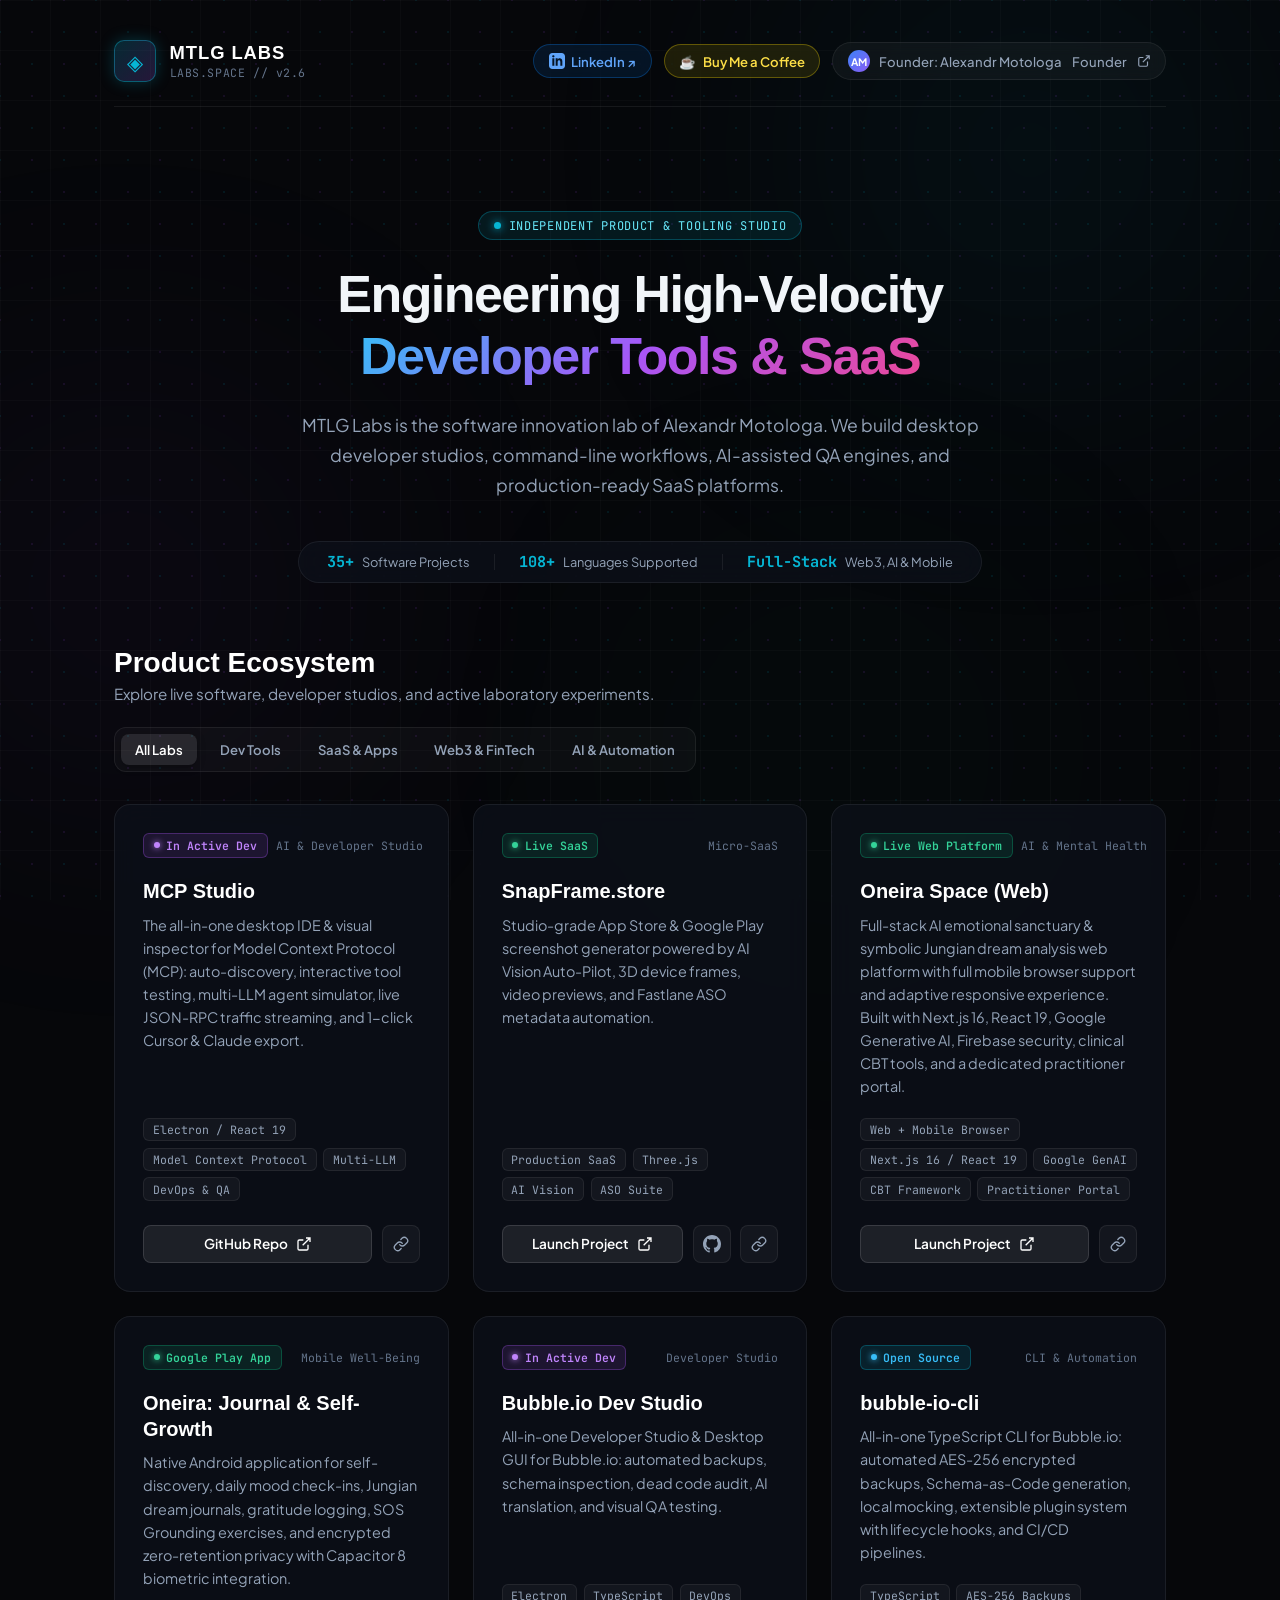
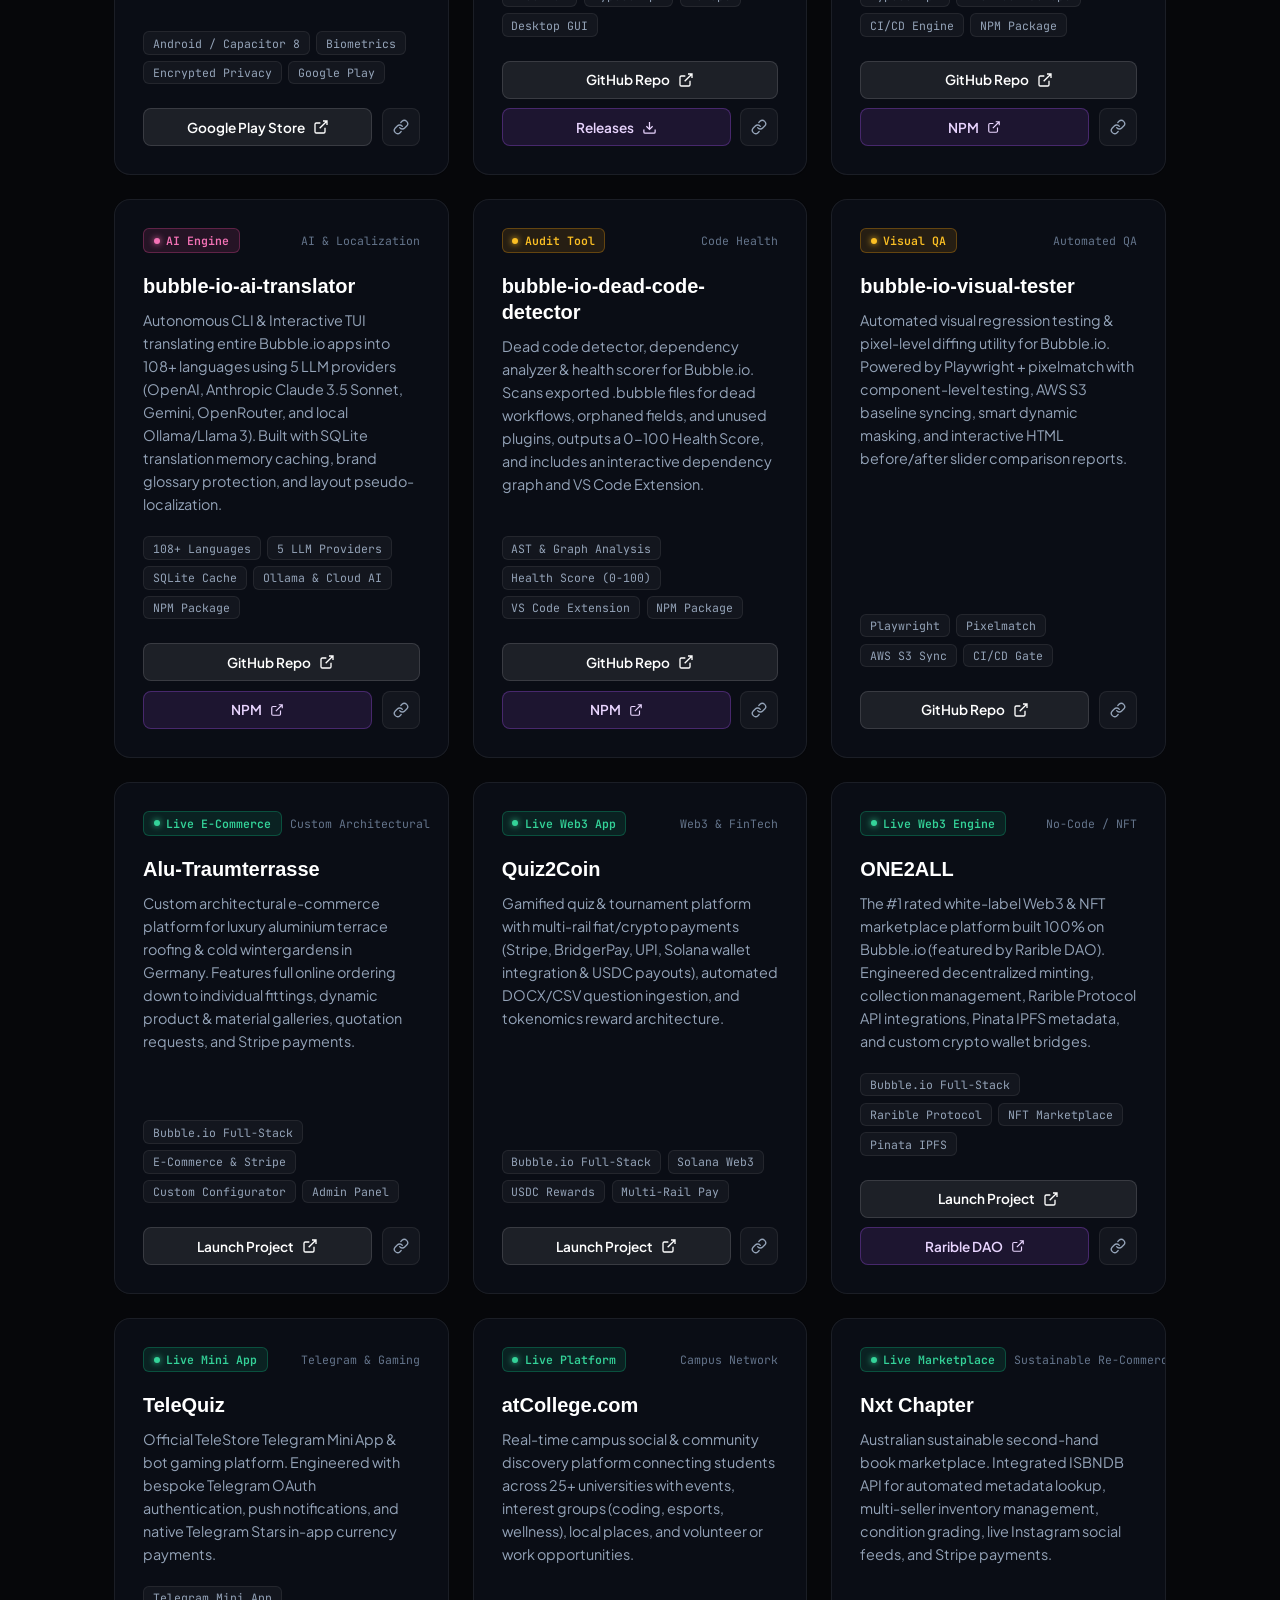
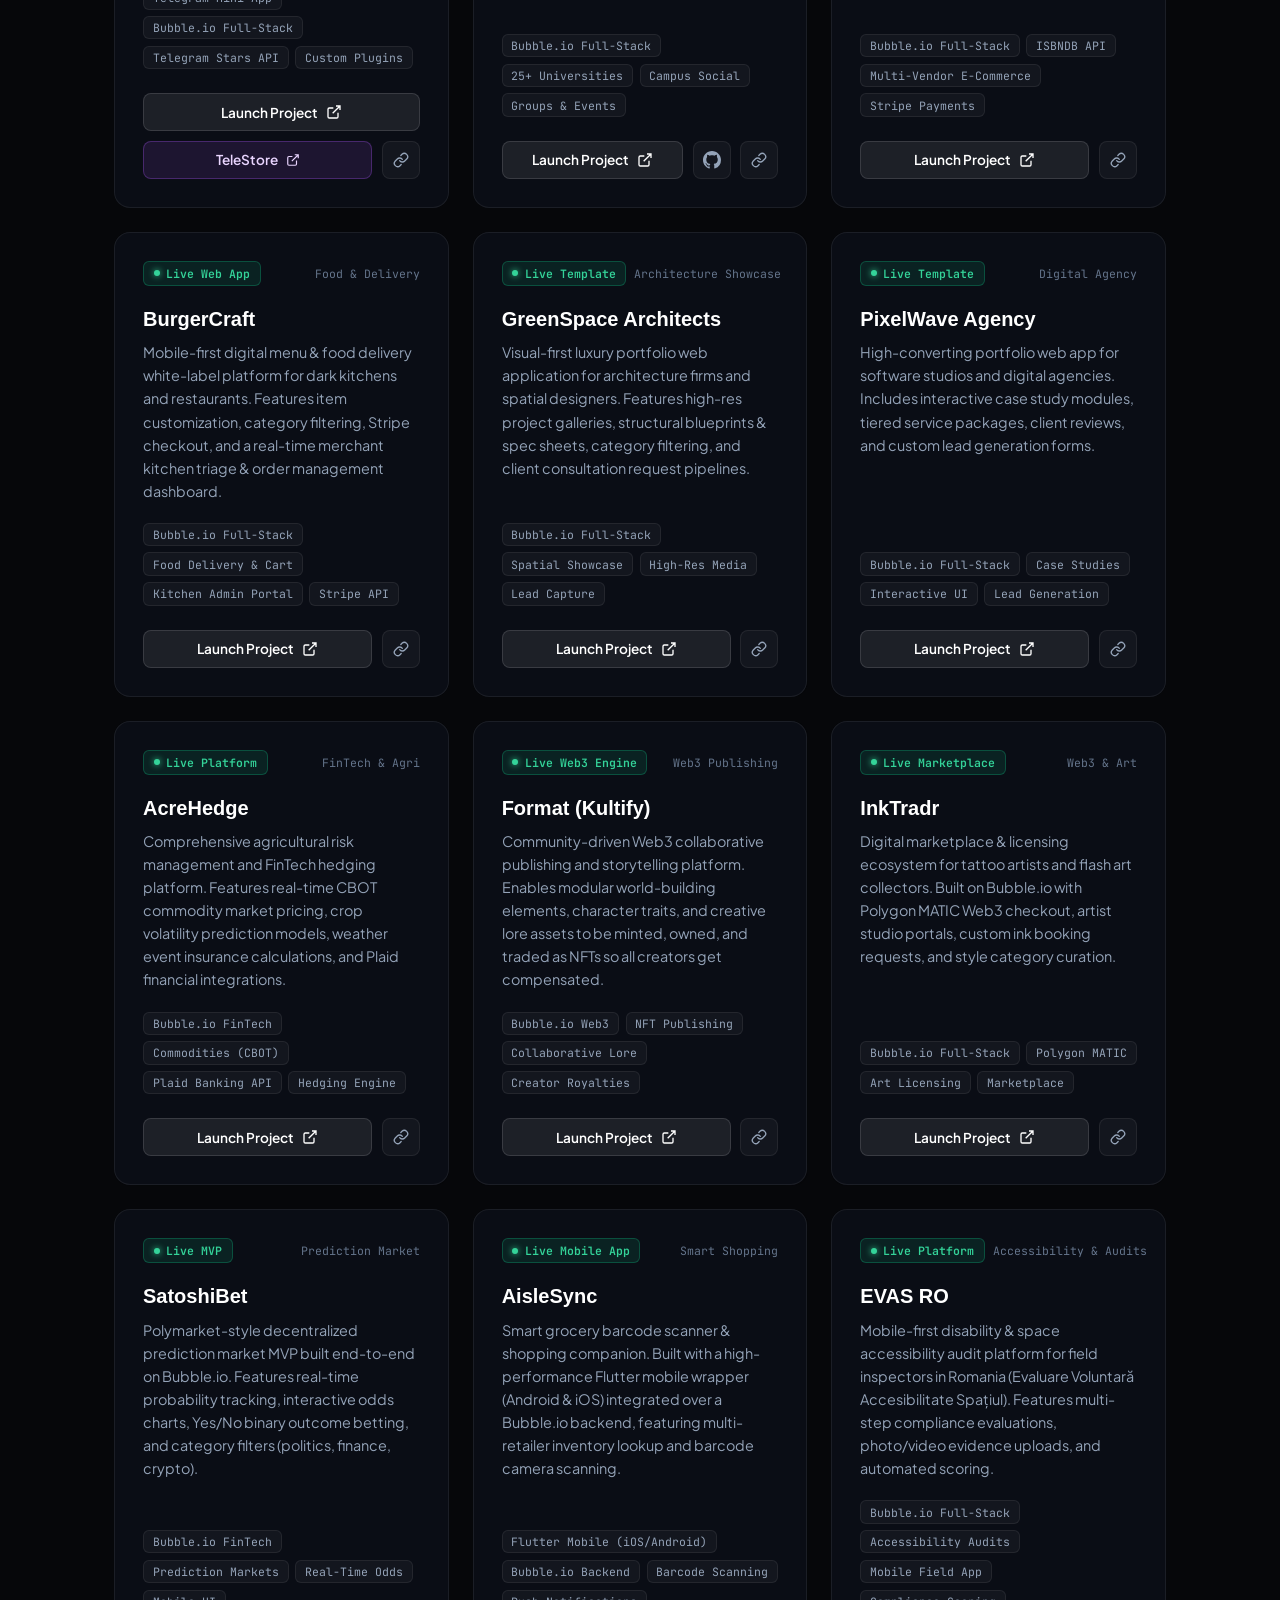
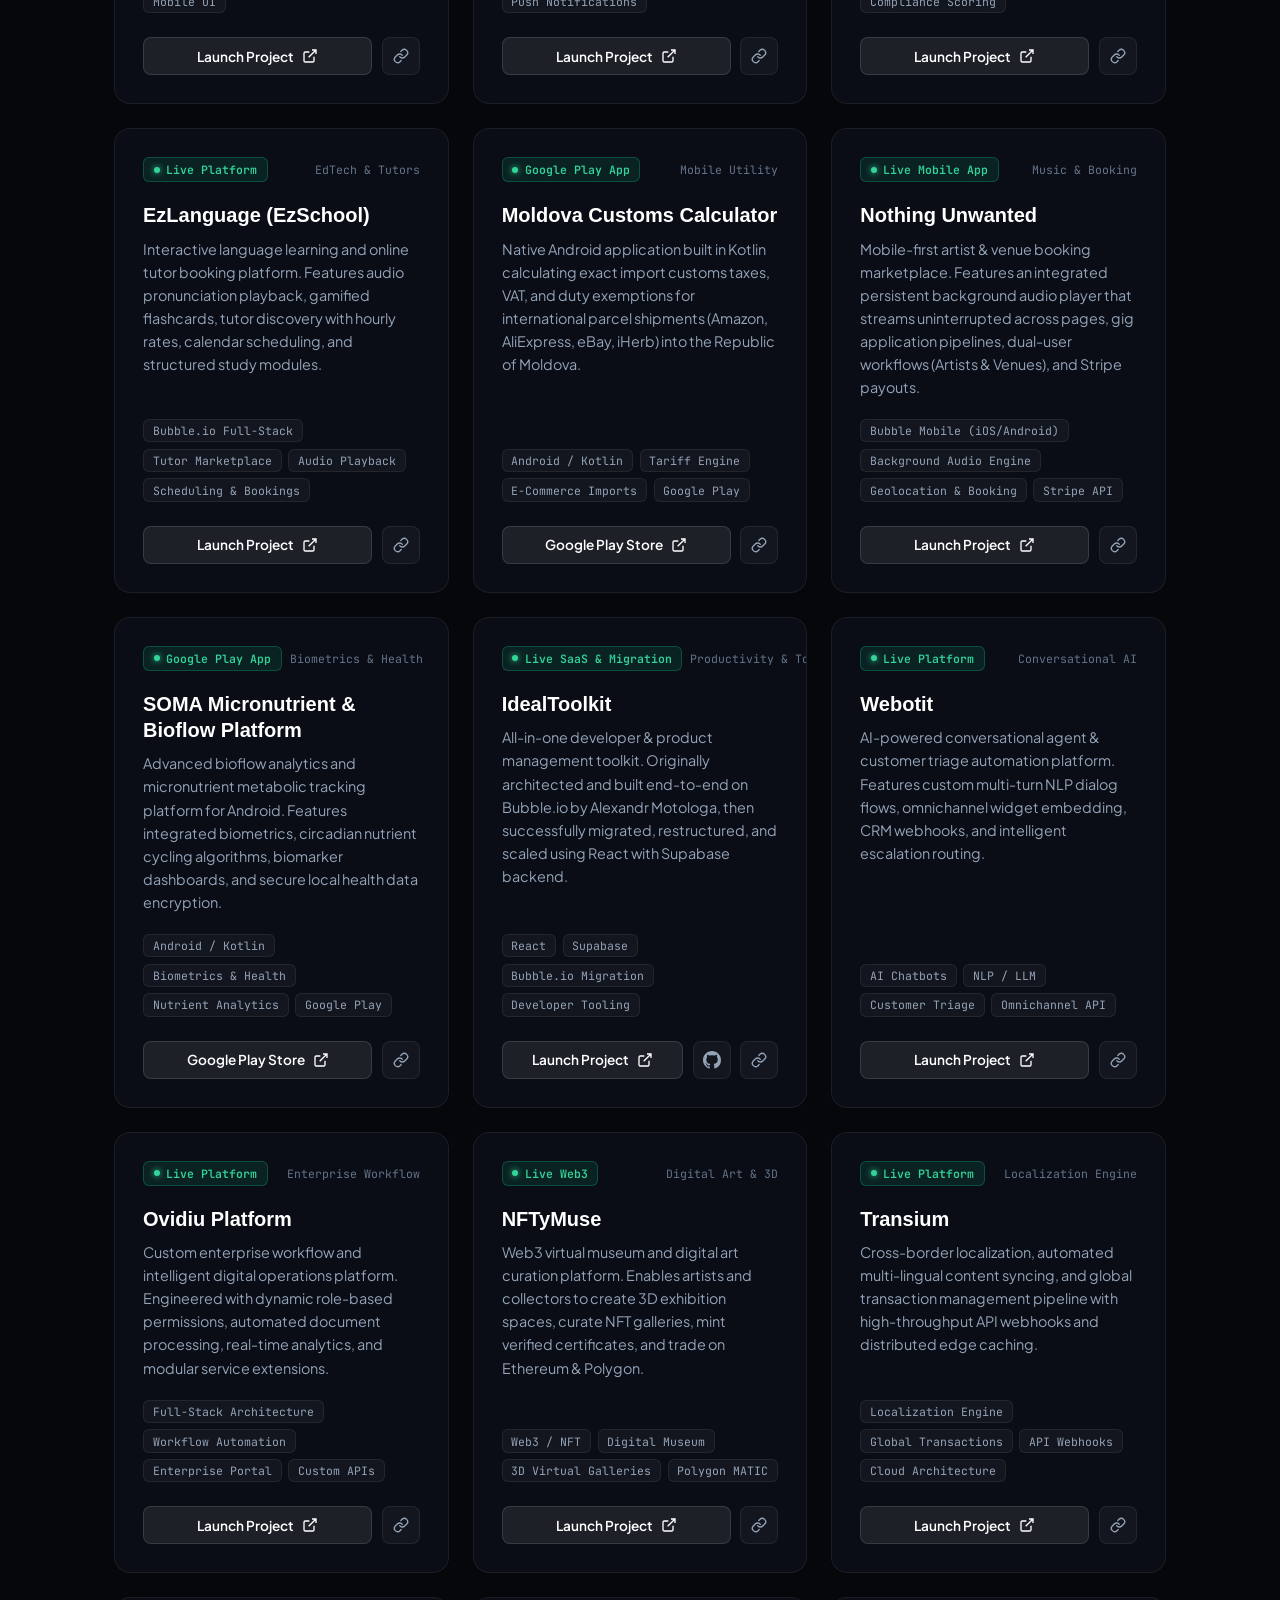
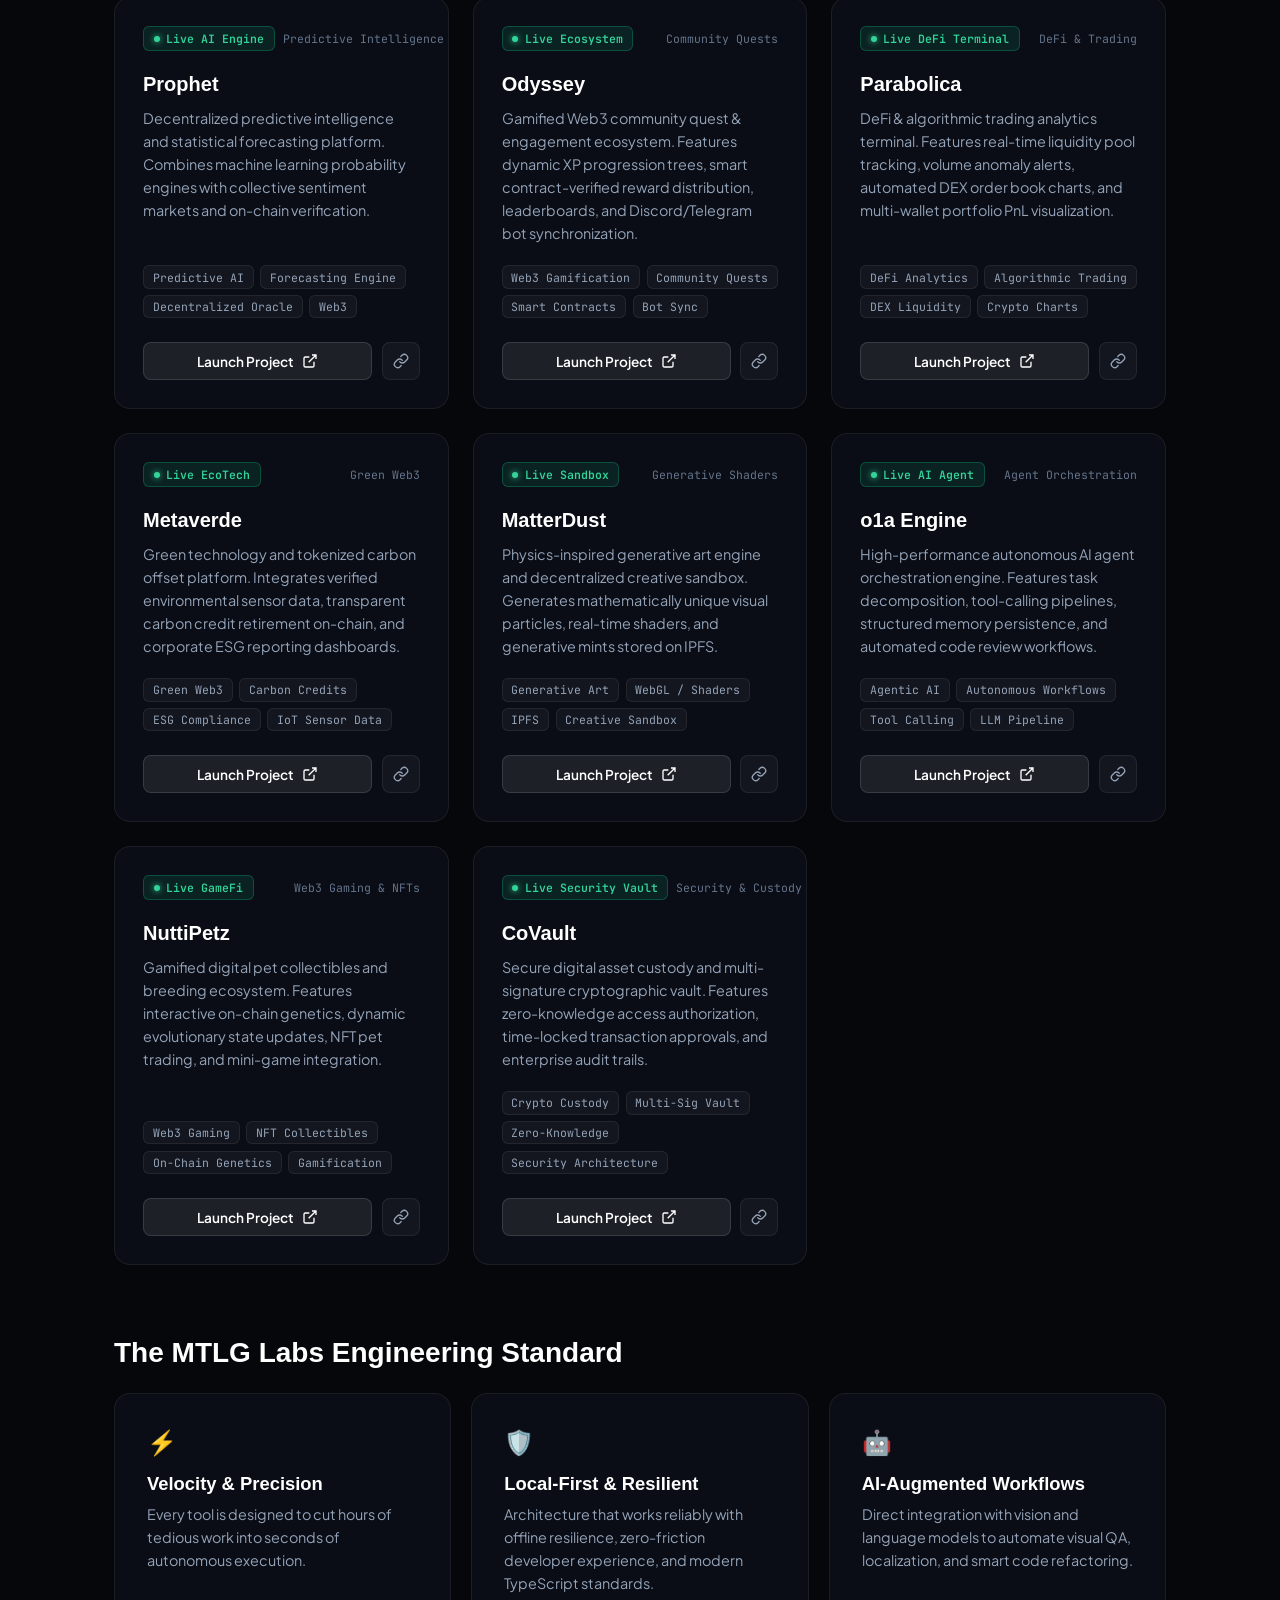
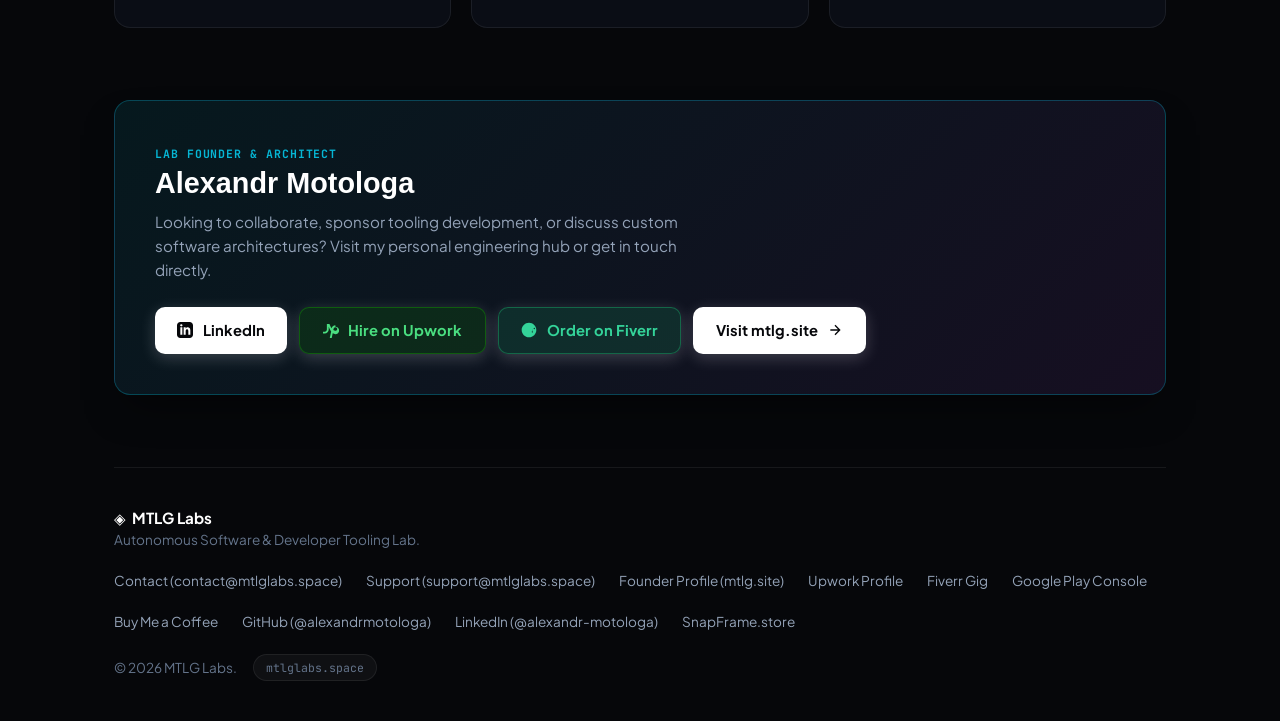
==== commit fa223852: "fix(ui): expand secondary action buttons to fill row 2 alongside share button" ====
--- a/index.html
+++ b/index.html
@@ -781,6 +781,11 @@
   border: 1px solid rgba(255, 255, 255, 0.12);
 }
 
+.primary-action.full-width {
+  width: 100%;
+  flex-basis: 100%;
+}
+
 .primary-action:hover {
   background: #ffffff;
   color: #06070a;
@@ -791,7 +796,8 @@
   background: rgba(168, 85, 247, 0.12);
   color: #e9d5ff;
   border: 1px solid rgba(168, 85, 247, 0.3);
-  padding: 0 0.9rem;
+  padding: 0 1rem;
+  flex-grow: 1;
 }
 
 .secondary-action:hover {
@@ -1639,7 +1645,7 @@
               <span class="tag">Desktop GUI</span>
             </div>
             <div class="card-footer">
-              <a href="https://github.com/alexandrmotologa/bubble-io-dev-studio" target="_blank" rel="noopener" class="card-action-btn primary-action">
+              <a href="https://github.com/alexandrmotologa/bubble-io-dev-studio" target="_blank" rel="noopener" class="card-action-btn primary-action full-width">
                 <span>GitHub Repo</span>
                 <svg viewBox="0 0 24 24" width="16" height="16" fill="none" stroke="currentColor" stroke-width="2"><path d="M18 13v6a2 2 0 01-2 2H5a2 2 0 01-2-2V8a2 2 0 012-2h6M15 3h6v6M10 14L21 3"/></svg>
               </a>
@@ -1673,7 +1679,7 @@
               <span class="tag">NPM Package</span>
             </div>
             <div class="card-footer">
-              <a href="https://github.com/alexandrmotologa/bubble-io-cli" target="_blank" rel="noopener" class="card-action-btn primary-action">
+              <a href="https://github.com/alexandrmotologa/bubble-io-cli" target="_blank" rel="noopener" class="card-action-btn primary-action full-width">
                 <span>GitHub Repo</span>
                 <svg viewBox="0 0 24 24" width="16" height="16" fill="none" stroke="currentColor" stroke-width="2"><path d="M18 13v6a2 2 0 01-2 2H5a2 2 0 01-2-2V8a2 2 0 012-2h6M15 3h6v6M10 14L21 3"/></svg>
               </a>
@@ -1708,7 +1714,7 @@
               <span class="tag">NPM Package</span>
             </div>
             <div class="card-footer">
-              <a href="https://github.com/alexandrmotologa/bubble-io-ai-translator" target="_blank" rel="noopener" class="card-action-btn primary-action">
+              <a href="https://github.com/alexandrmotologa/bubble-io-ai-translator" target="_blank" rel="noopener" class="card-action-btn primary-action full-width">
                 <span>GitHub Repo</span>
                 <svg viewBox="0 0 24 24" width="16" height="16" fill="none" stroke="currentColor" stroke-width="2"><path d="M18 13v6a2 2 0 01-2 2H5a2 2 0 01-2-2V8a2 2 0 012-2h6M15 3h6v6M10 14L21 3"/></svg>
               </a>
@@ -1742,7 +1748,7 @@
               <span class="tag">NPM Package</span>
             </div>
             <div class="card-footer">
-              <a href="https://github.com/alexandrmotologa/bubble-io-dead-code-detector" target="_blank" rel="noopener" class="card-action-btn primary-action">
+              <a href="https://github.com/alexandrmotologa/bubble-io-dead-code-detector" target="_blank" rel="noopener" class="card-action-btn primary-action full-width">
                 <span>GitHub Repo</span>
                 <svg viewBox="0 0 24 24" width="16" height="16" fill="none" stroke="currentColor" stroke-width="2"><path d="M18 13v6a2 2 0 01-2 2H5a2 2 0 01-2-2V8a2 2 0 012-2h6M15 3h6v6M10 14L21 3"/></svg>
               </a>
@@ -1866,7 +1872,7 @@
               <span class="tag">Pinata IPFS</span>
             </div>
             <div class="card-footer">
-              <a href="https://one2all.io" target="_blank" rel="noopener" class="card-action-btn primary-action">
+              <a href="https://one2all.io" target="_blank" rel="noopener" class="card-action-btn primary-action full-width">
                 <span>Launch Project</span>
                 <svg viewBox="0 0 24 24" width="16" height="16" fill="none" stroke="currentColor" stroke-width="2"><path d="M18 13v6a2 2 0 01-2 2H5a2 2 0 01-2-2V8a2 2 0 012-2h6M15 3h6v6M10 14L21 3"/></svg>
               </a>
@@ -1900,7 +1906,7 @@
               <span class="tag">Custom Plugins</span>
             </div>
             <div class="card-footer">
-              <a href="https://telequiz.co" target="_blank" rel="noopener" class="card-action-btn primary-action">
+              <a href="https://telequiz.co" target="_blank" rel="noopener" class="card-action-btn primary-action full-width">
                 <span>Launch Project</span>
                 <svg viewBox="0 0 24 24" width="16" height="16" fill="none" stroke="currentColor" stroke-width="2"><path d="M18 13v6a2 2 0 01-2 2H5a2 2 0 01-2-2V8a2 2 0 012-2h6M15 3h6v6M10 14L21 3"/></svg>
               </a>
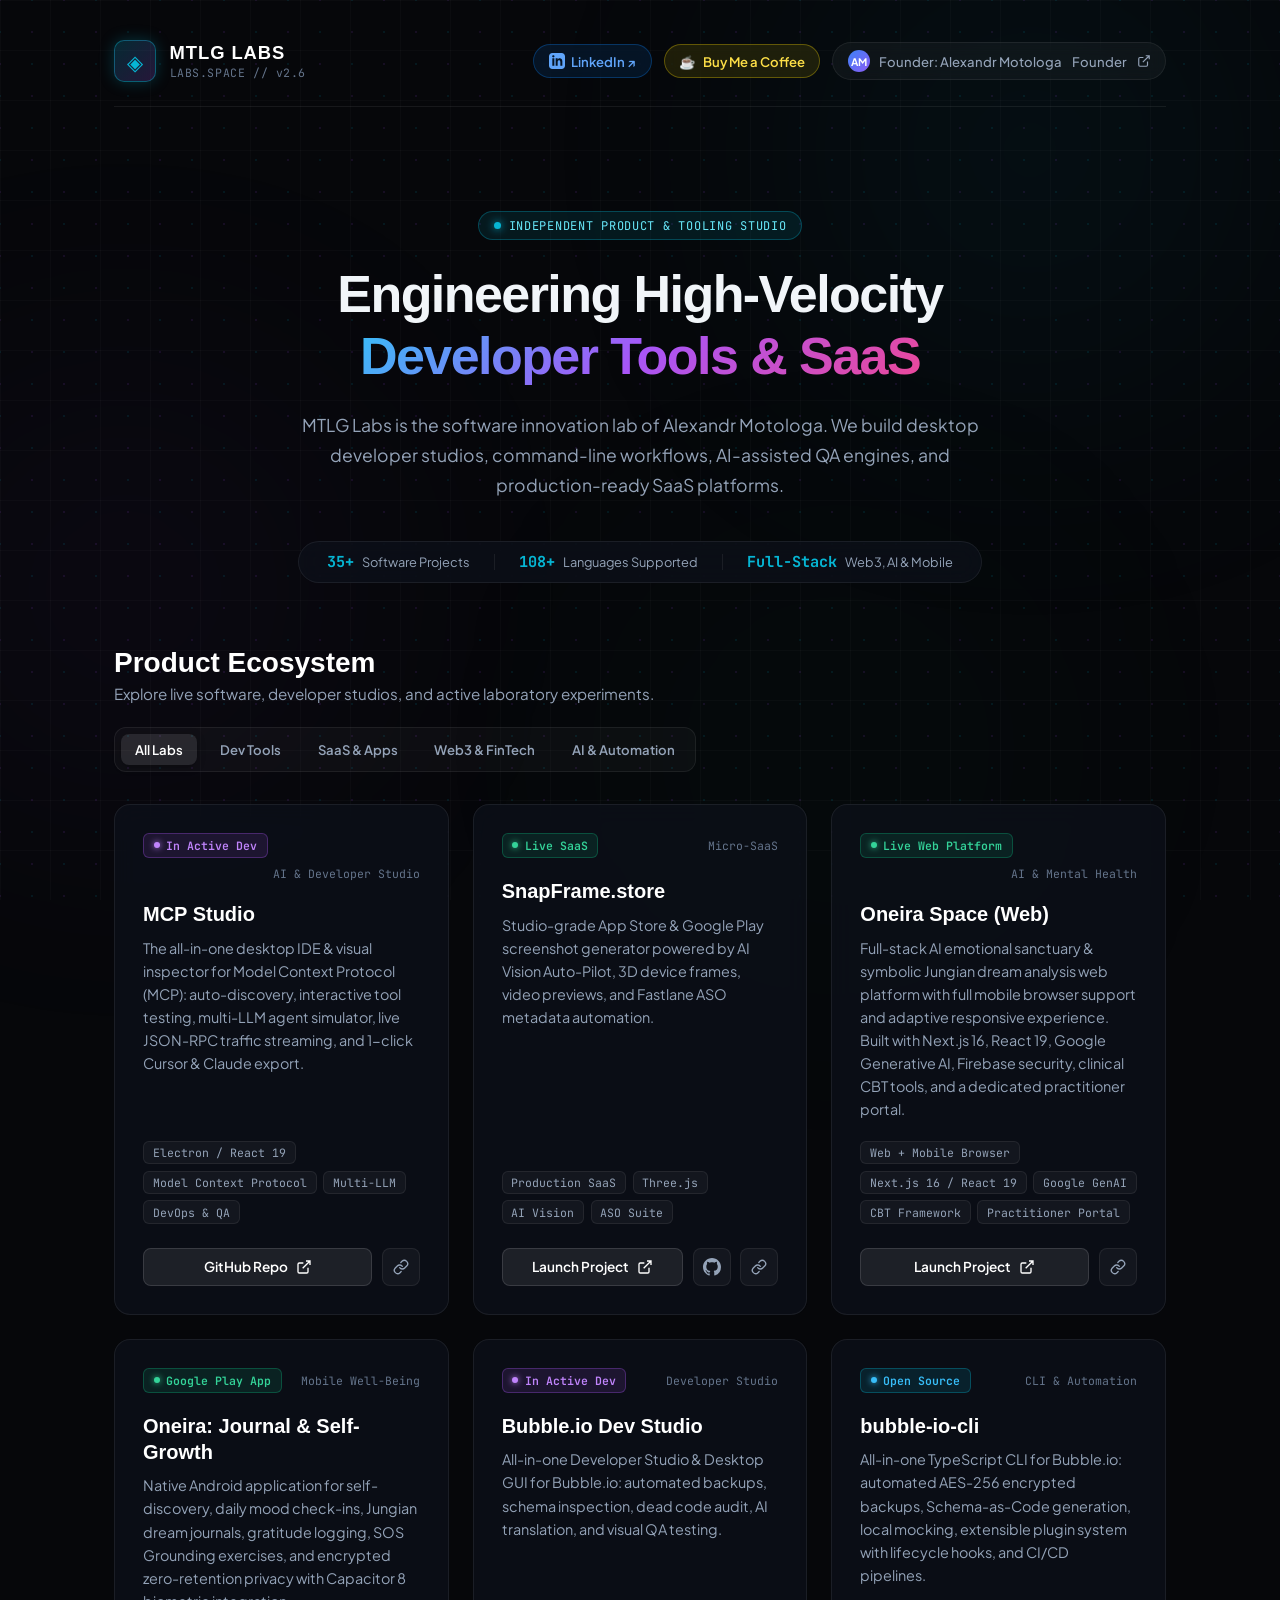
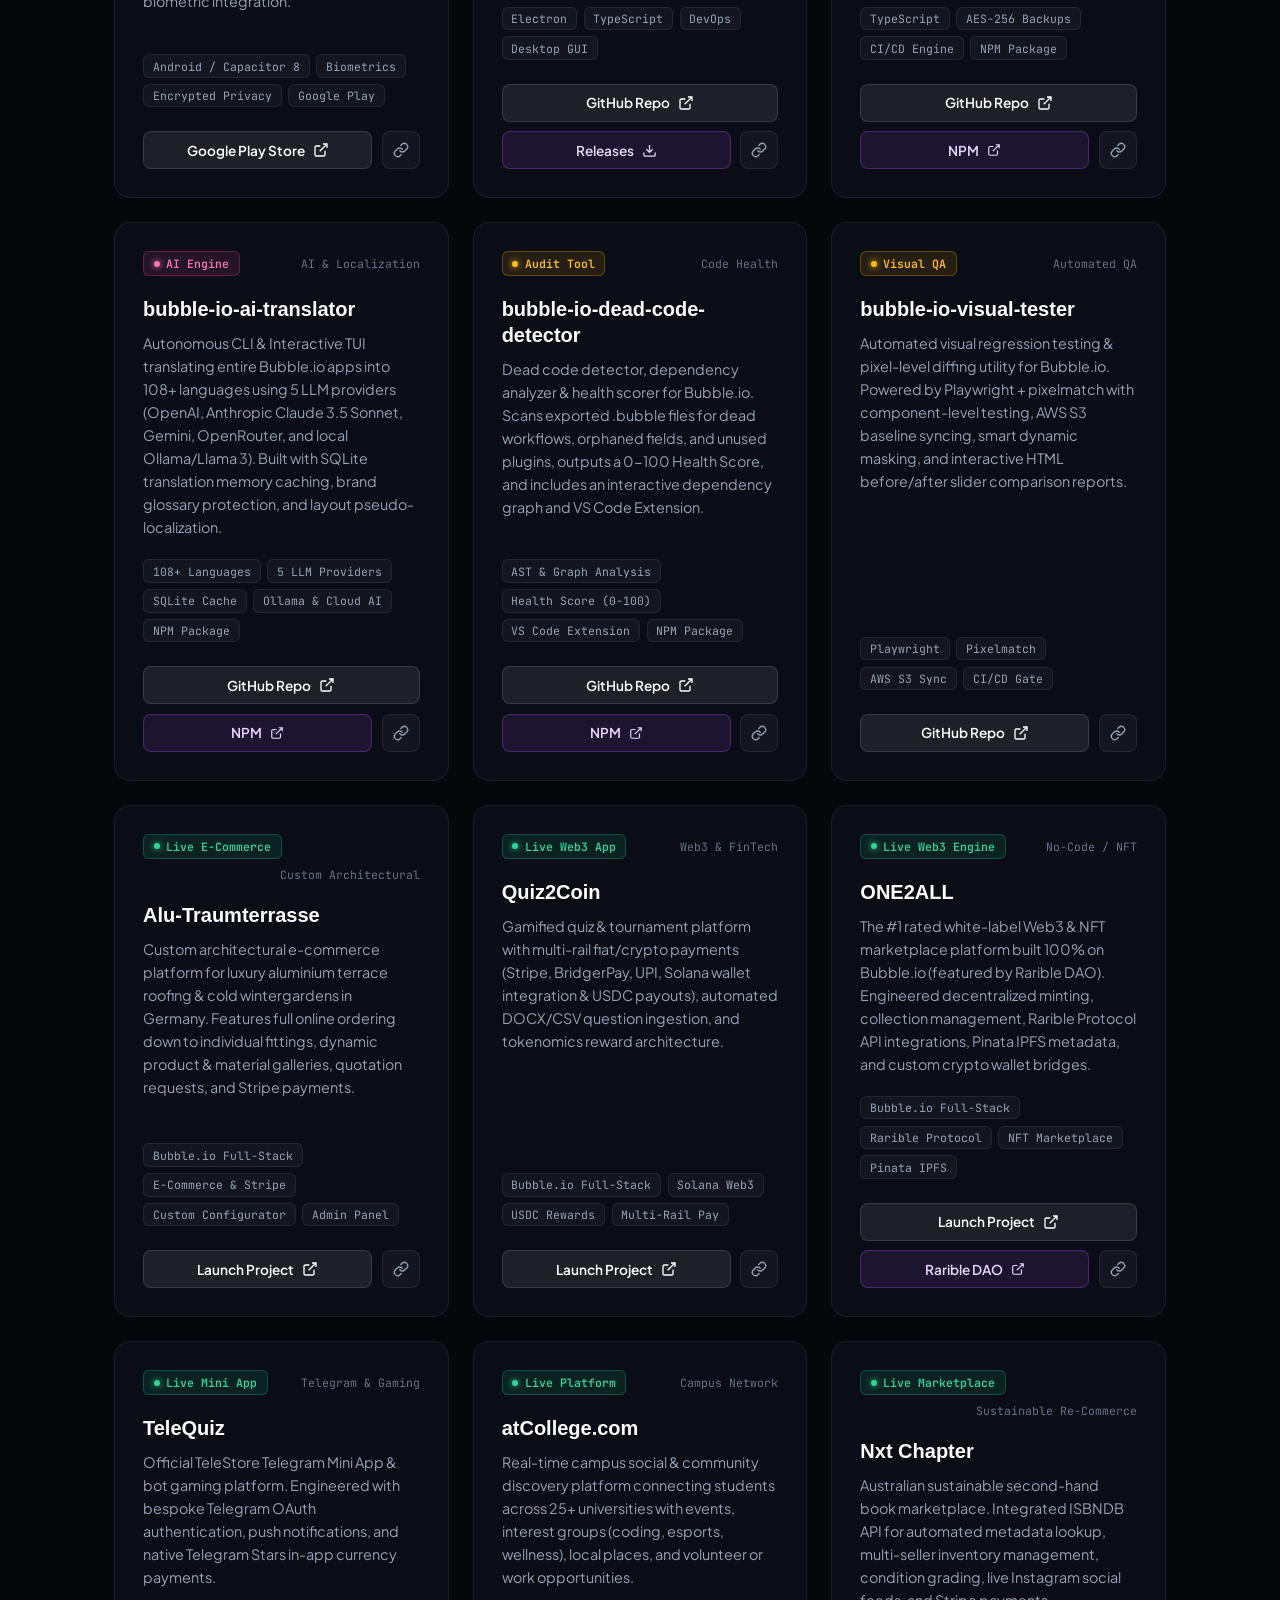
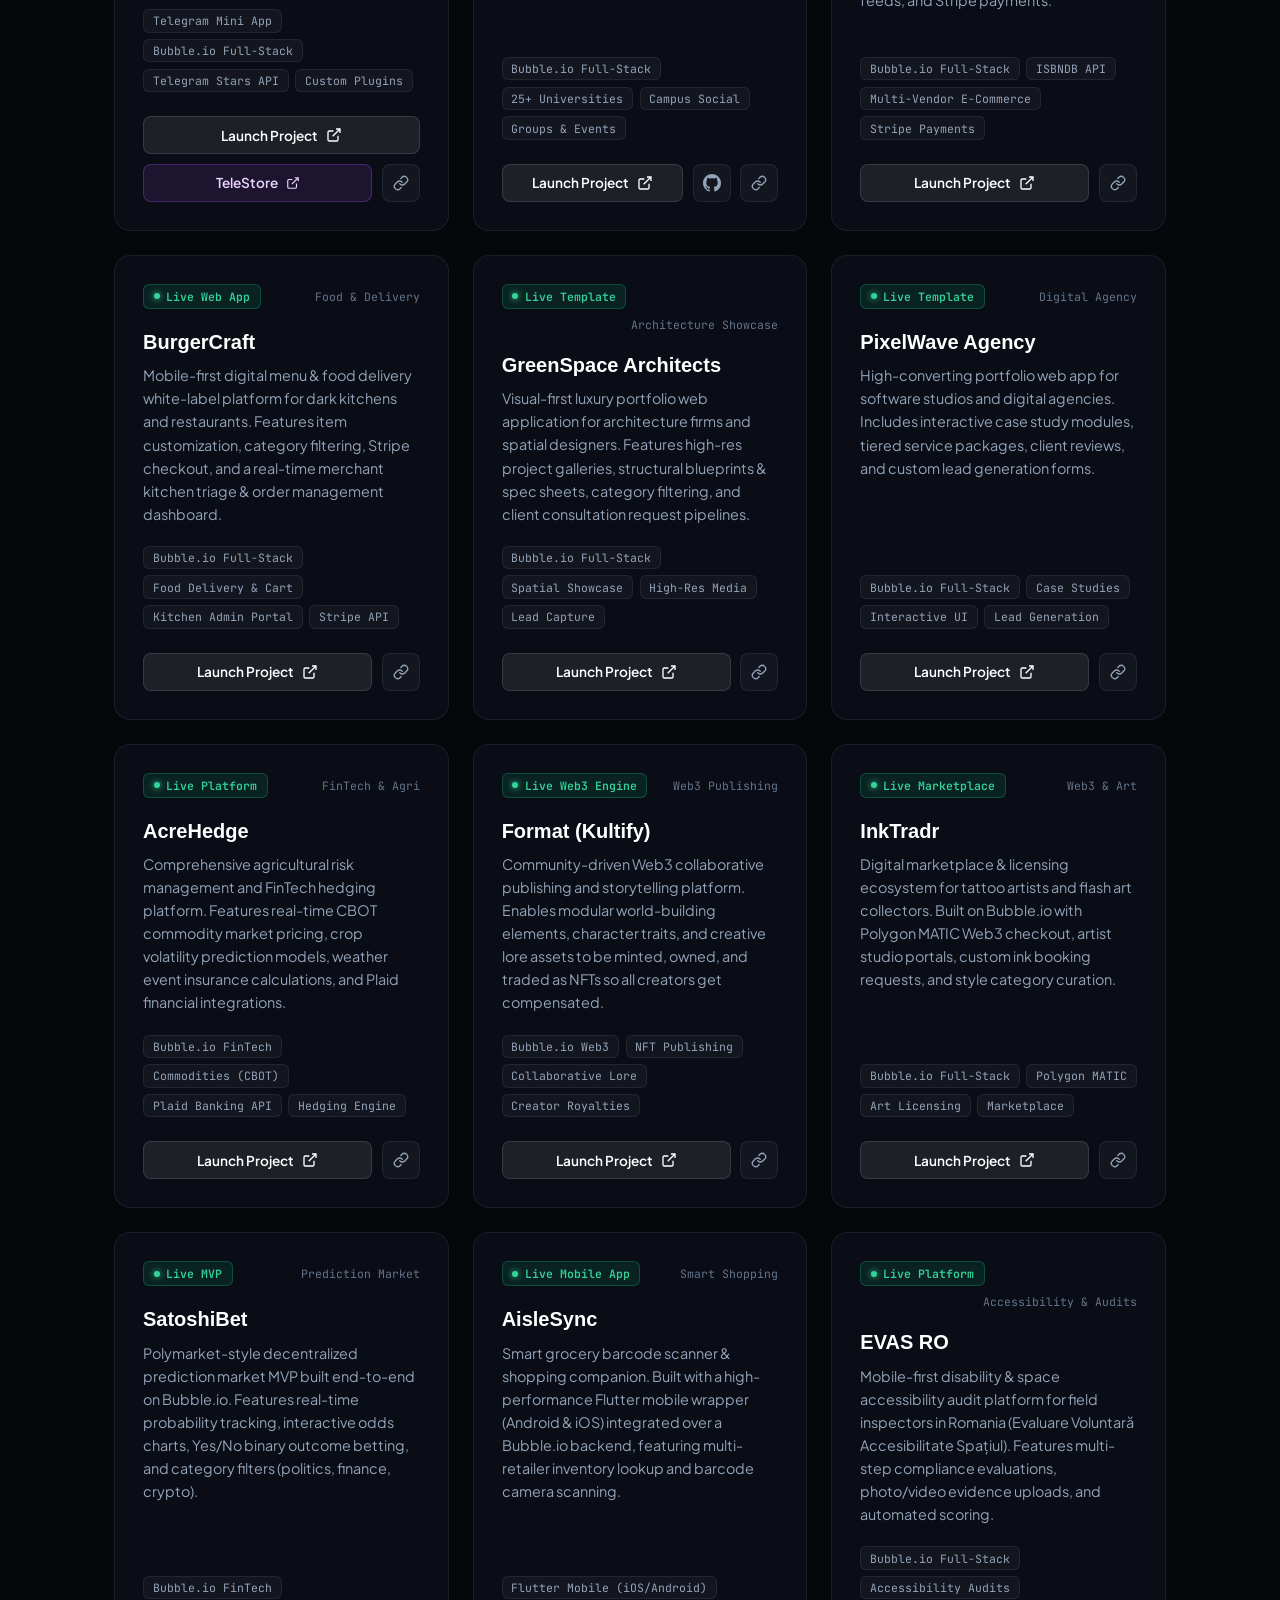
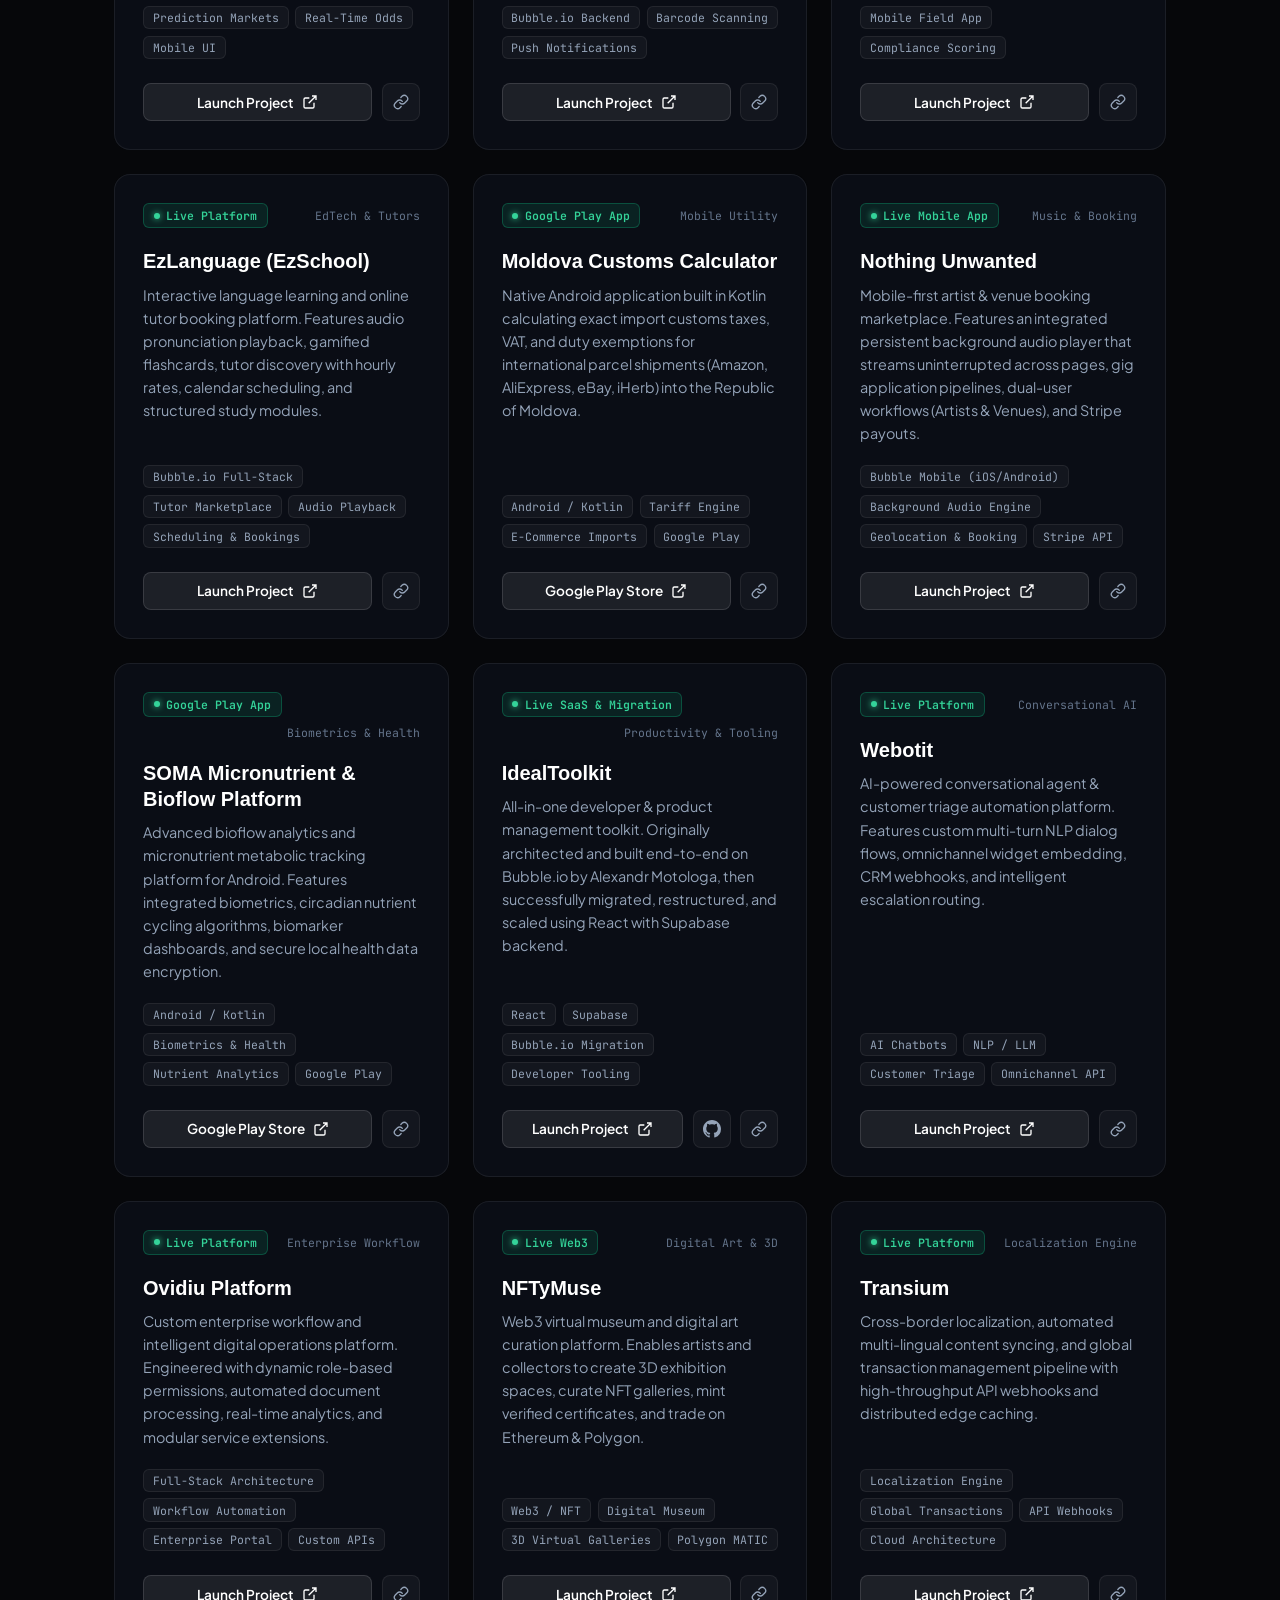
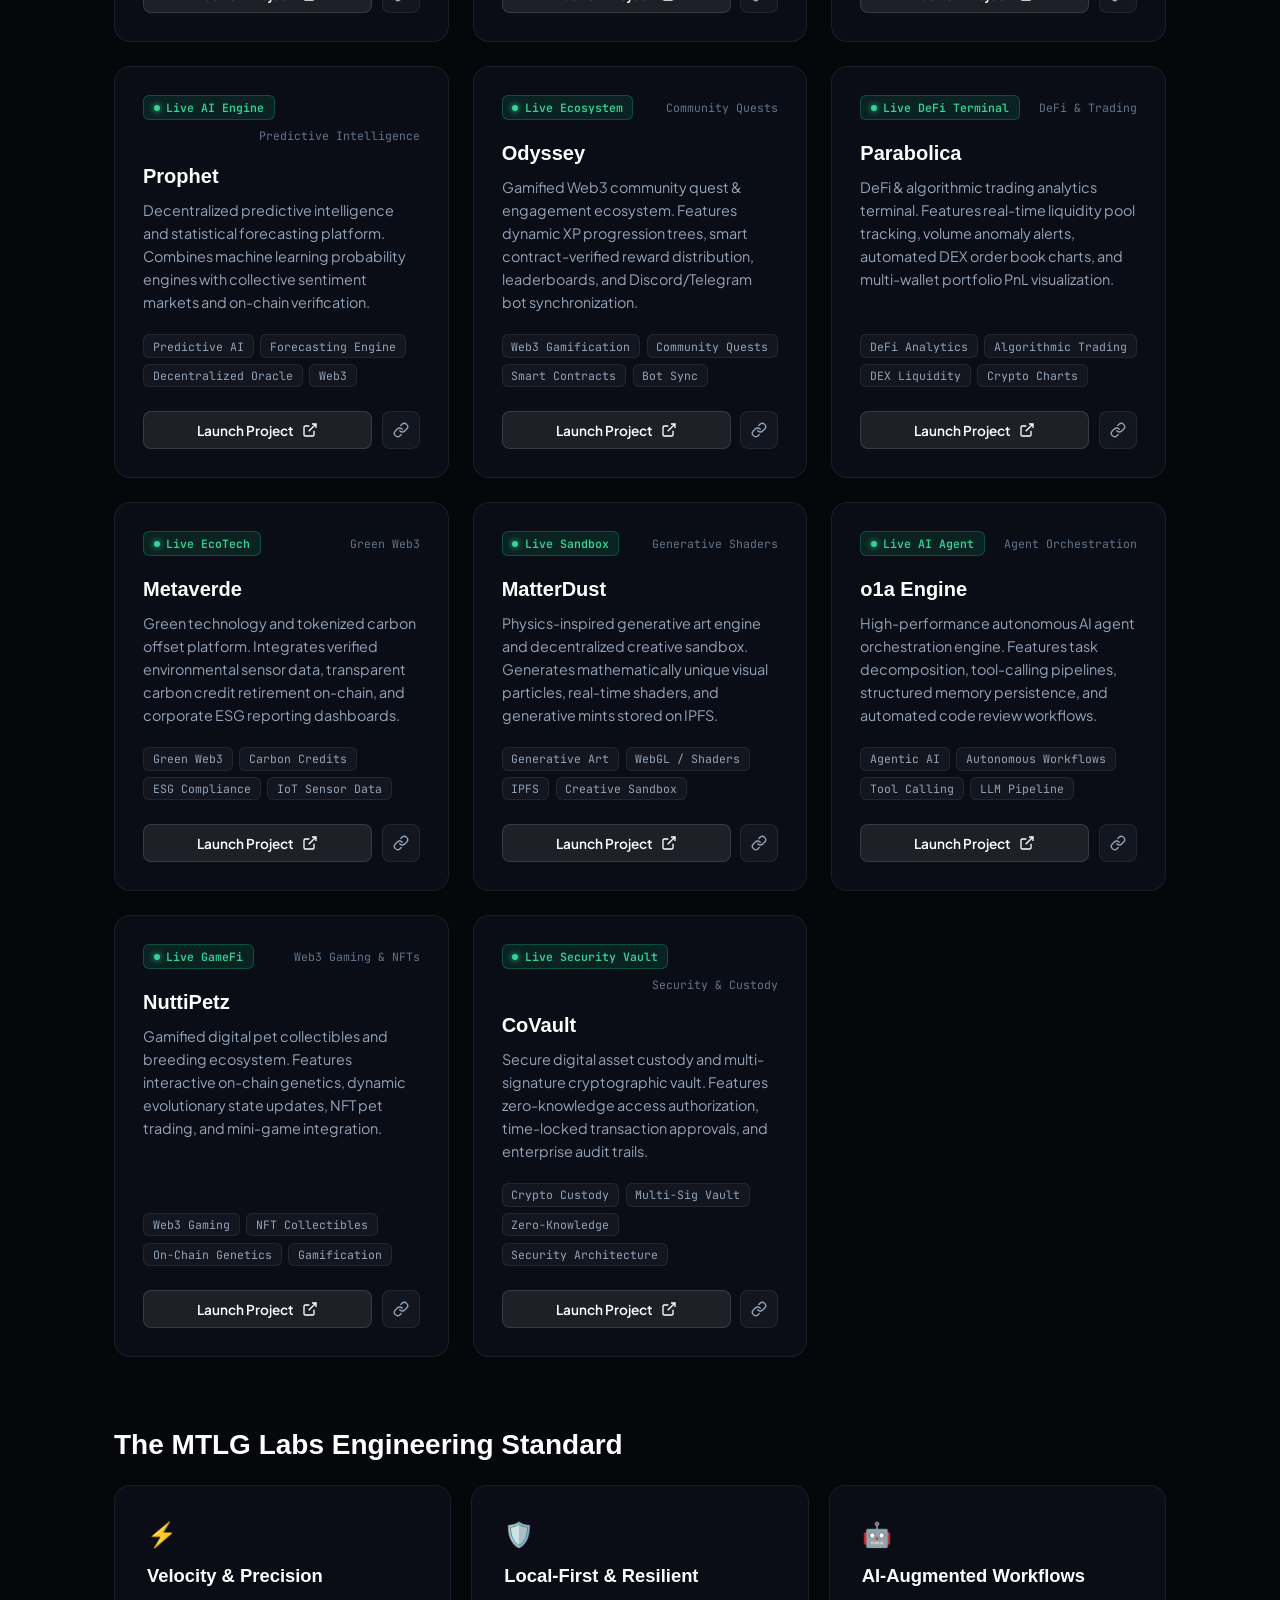
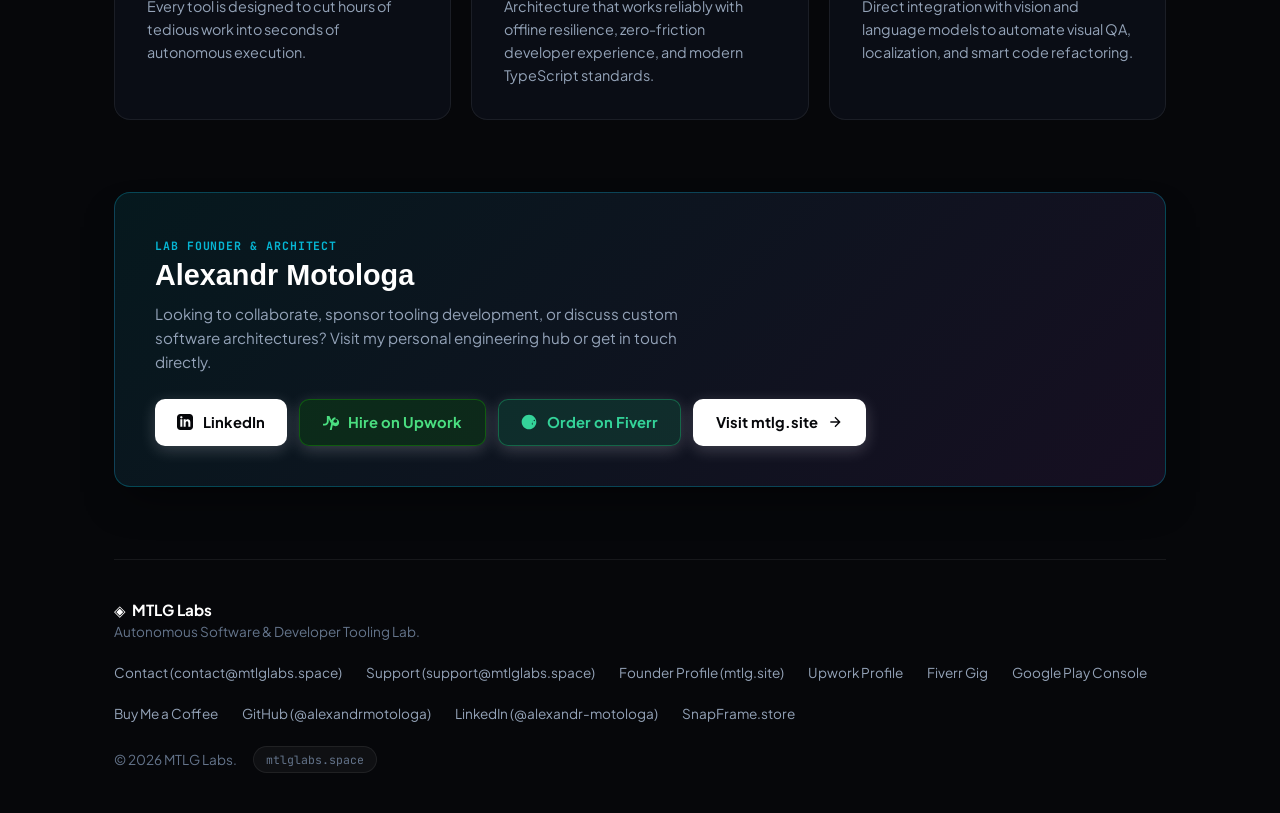
==== commit f661933f: "fix(ui): prevent category pill overflow in card headers with flex-wrap and responsive alignment" ====
--- a/index.html
+++ b/index.html
@@ -540,8 +540,9 @@
   display: flex;
   justify-content: space-between;
   align-items: center;
+  flex-wrap: wrap;
+  gap: 0.5rem;
   margin-bottom: 1.25rem;
-  gap: 0.5rem;
 }
 
 .status-pill {
@@ -554,6 +555,7 @@
   padding: 0.25rem 0.6rem;
   border-radius: 6px;
   white-space: nowrap;
+  flex-shrink: 0;
 }
 
 .pulse-dot {
@@ -617,7 +619,8 @@
   font-family: var(--font-mono);
   font-size: 0.72rem;
   color: var(--text-dim);
-  white-space: nowrap;
+  text-align: right;
+  margin-left: auto;
 }
 
 .card-share-btn.icon-action {
